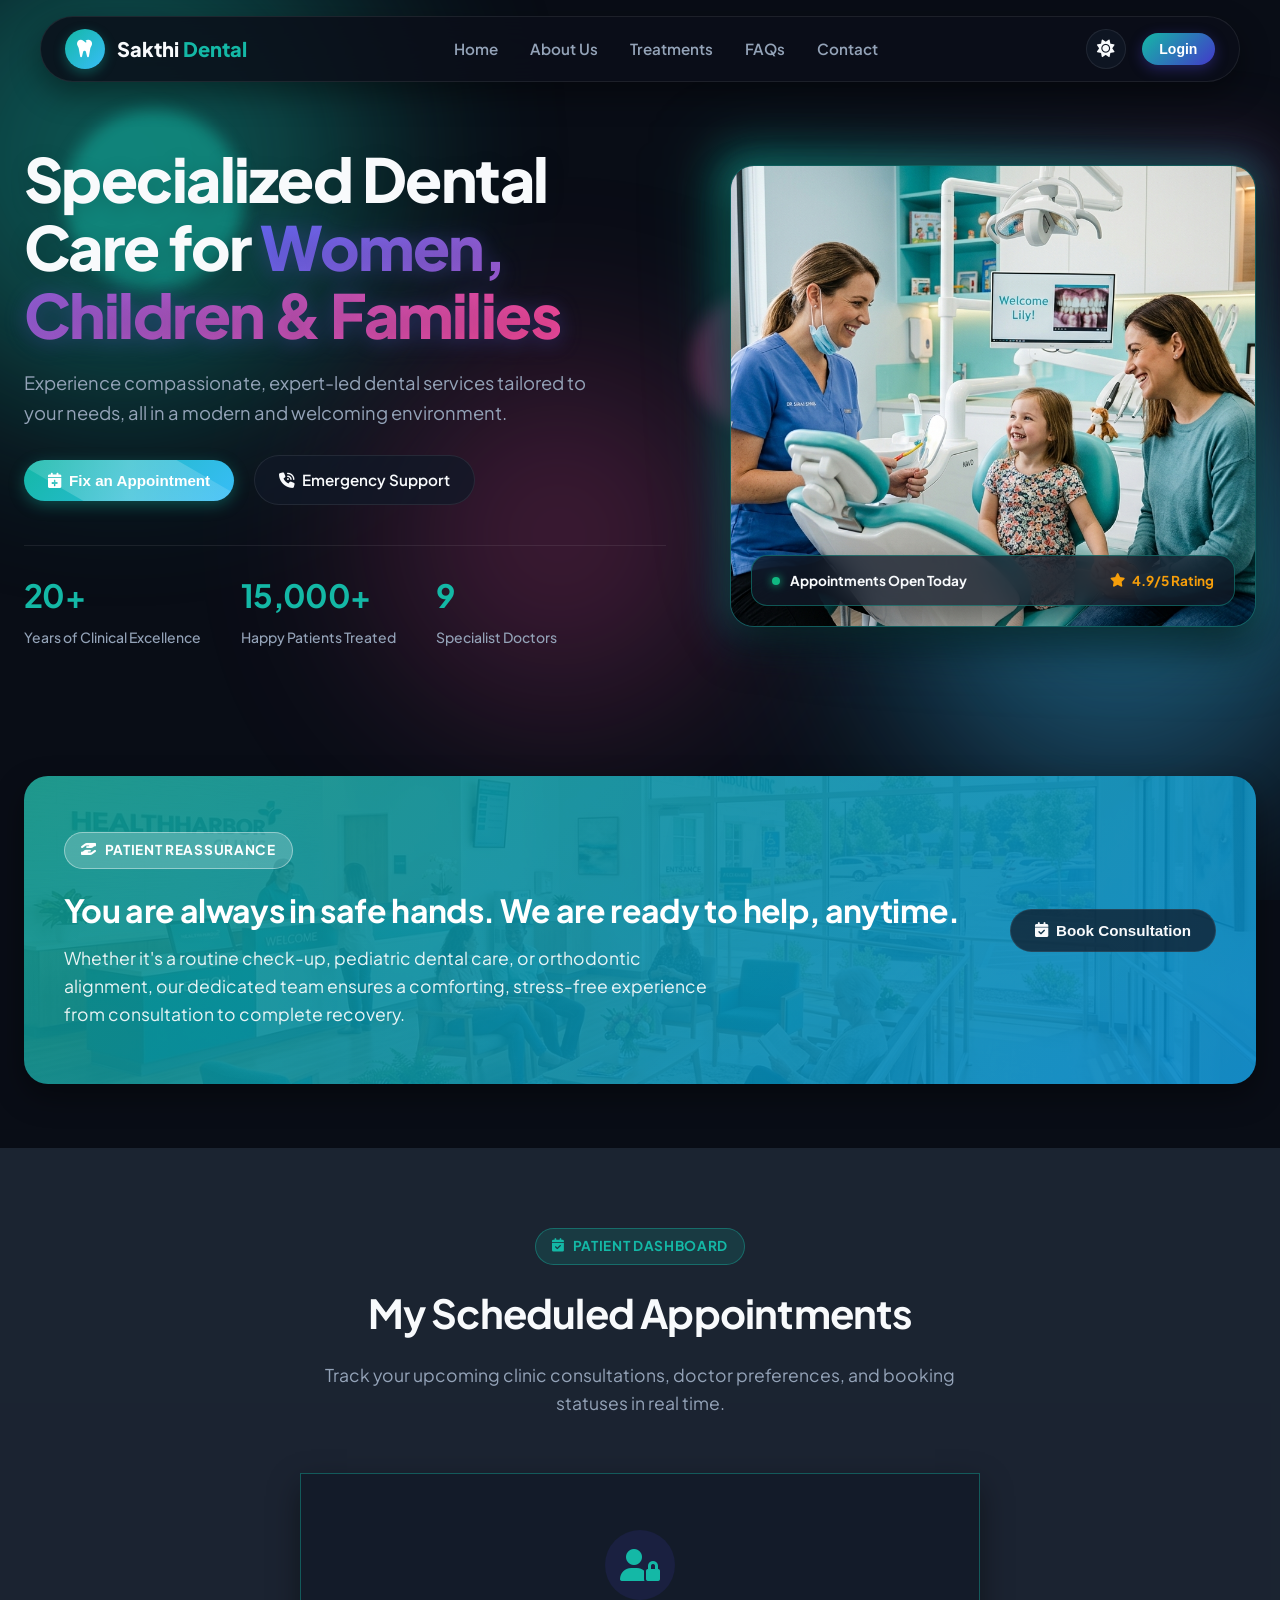
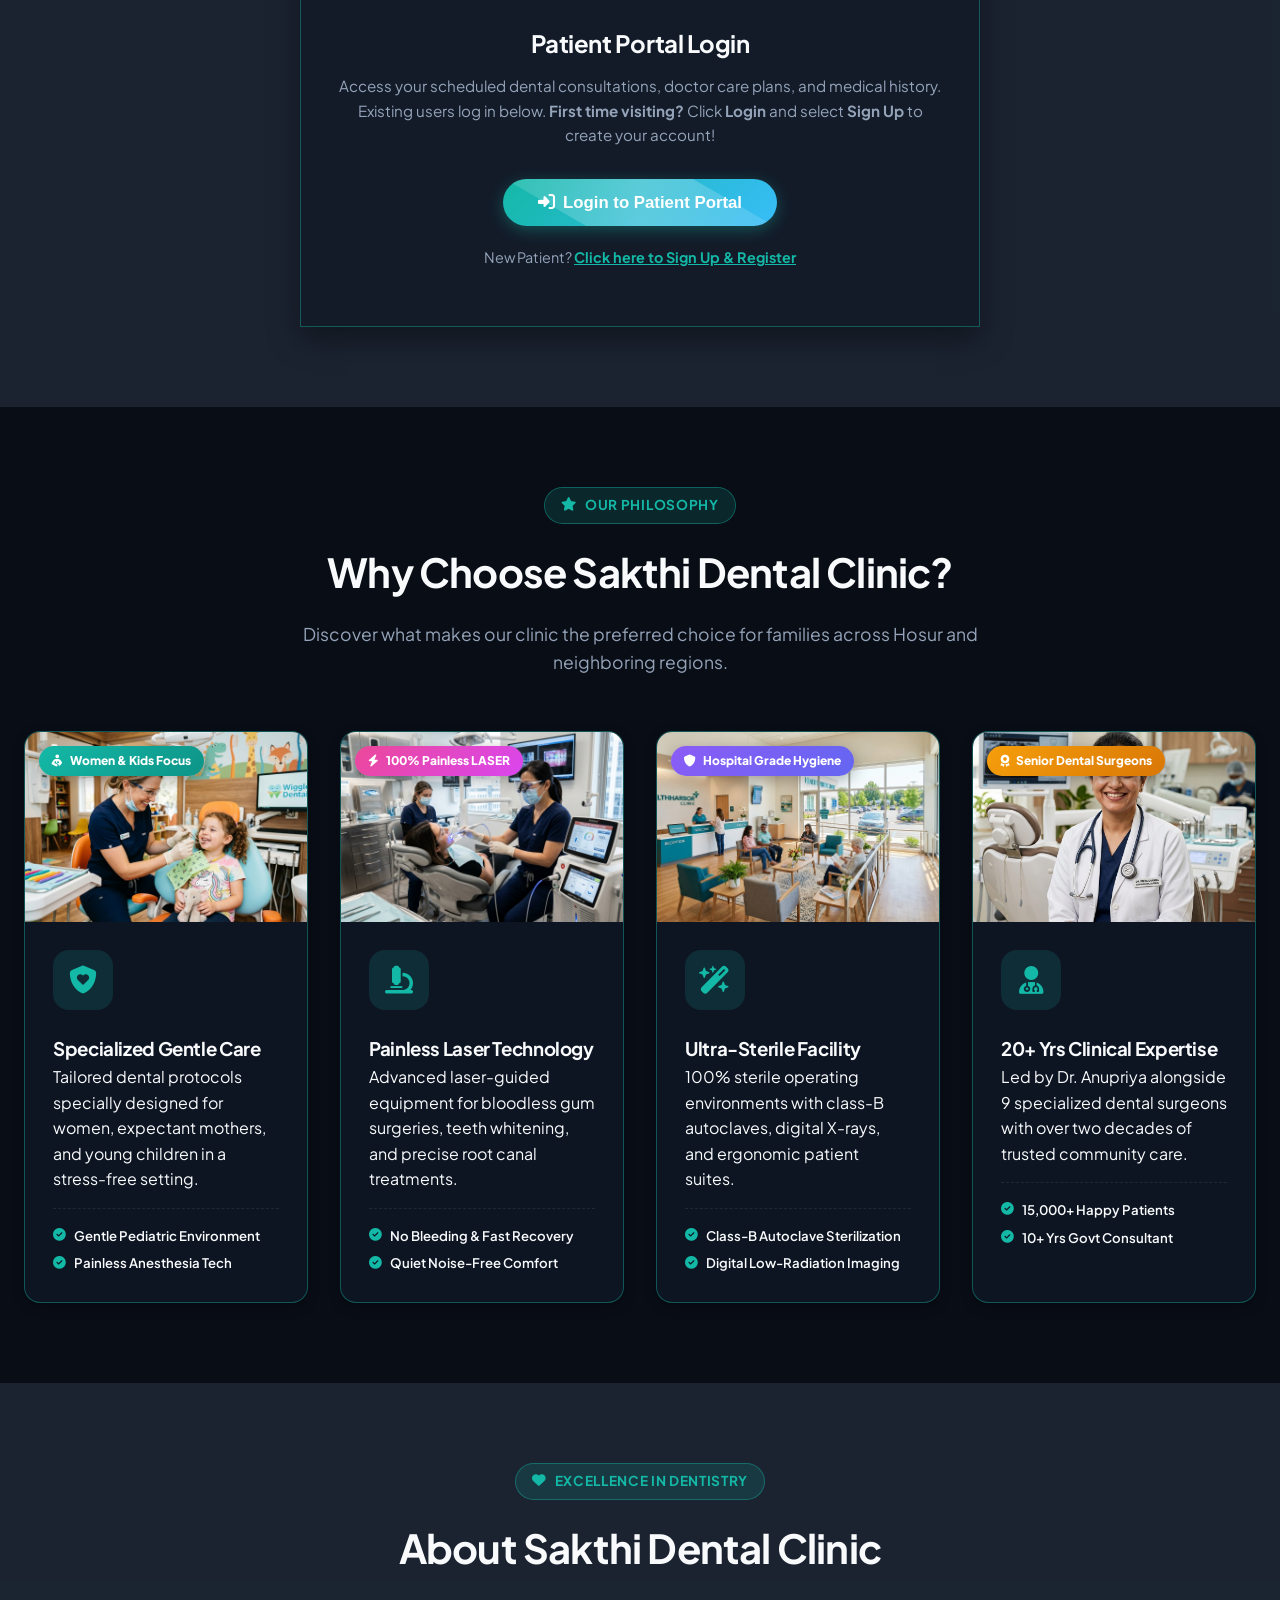
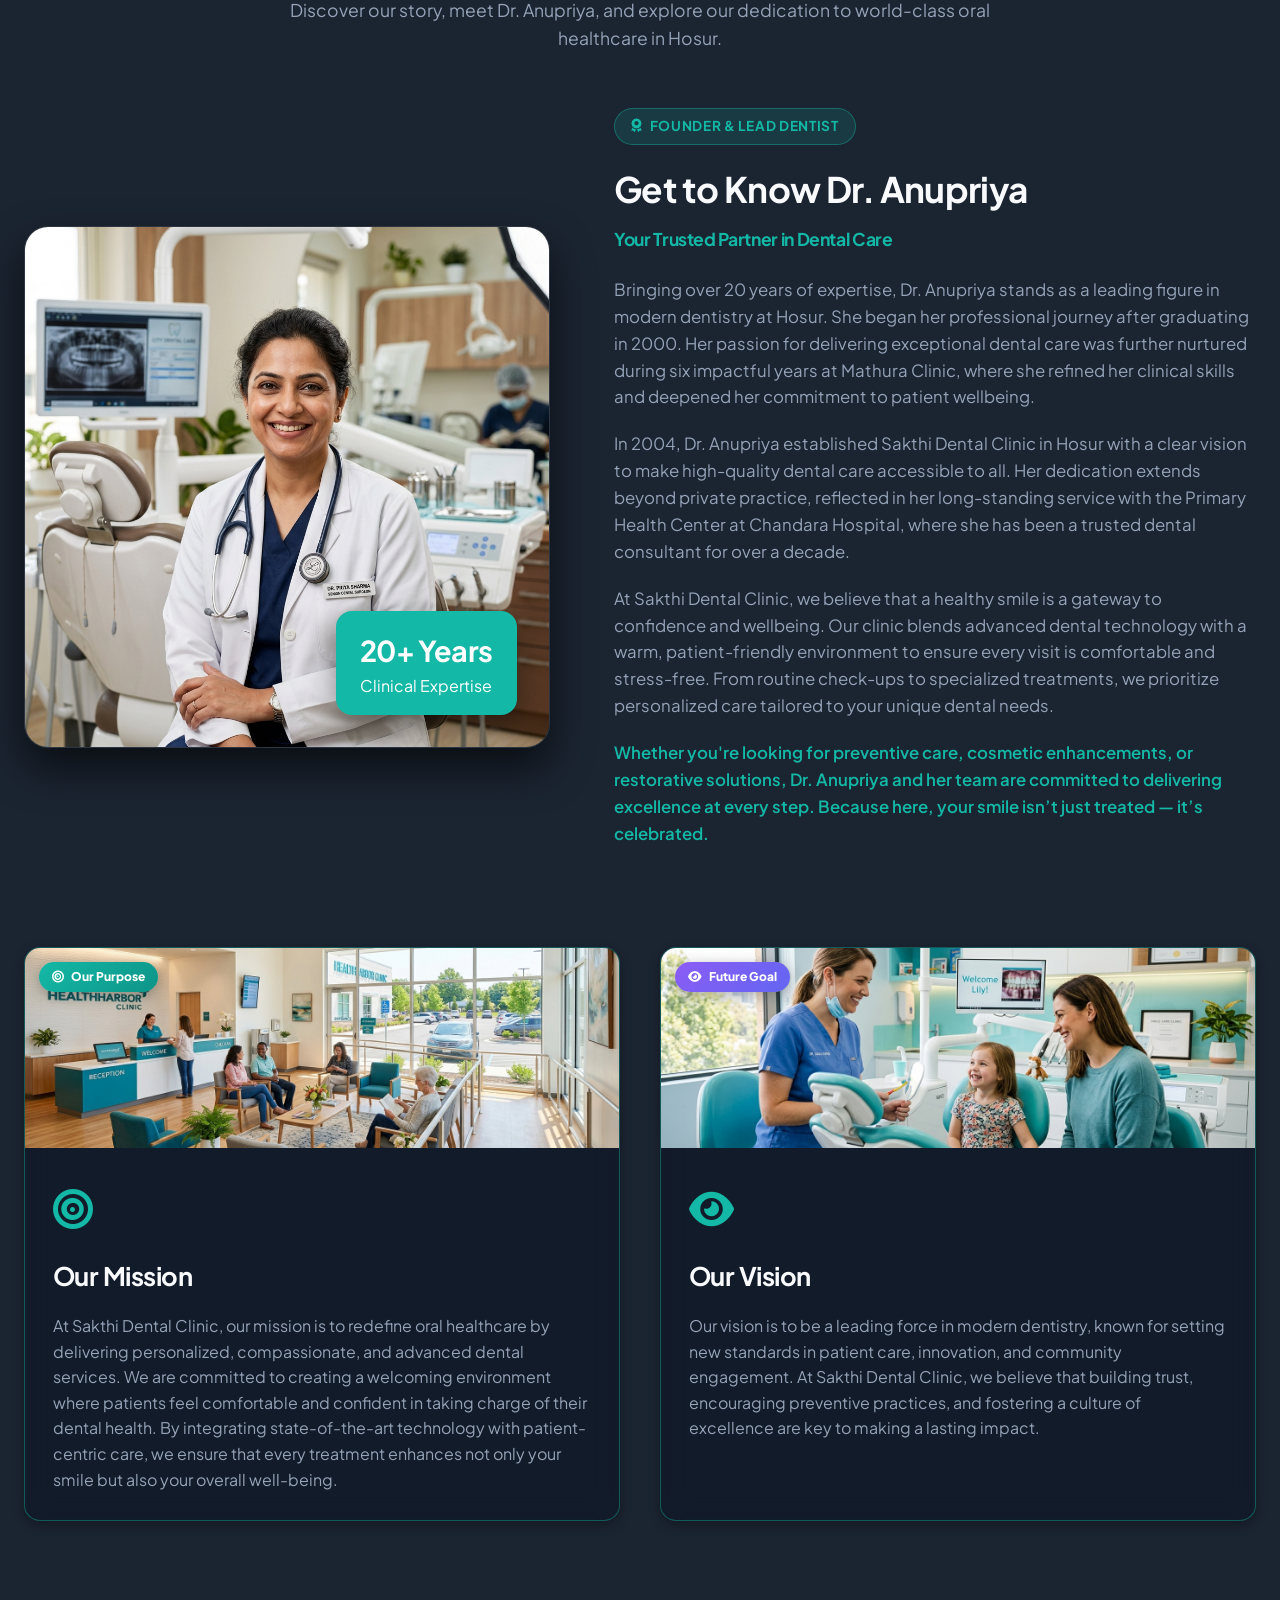
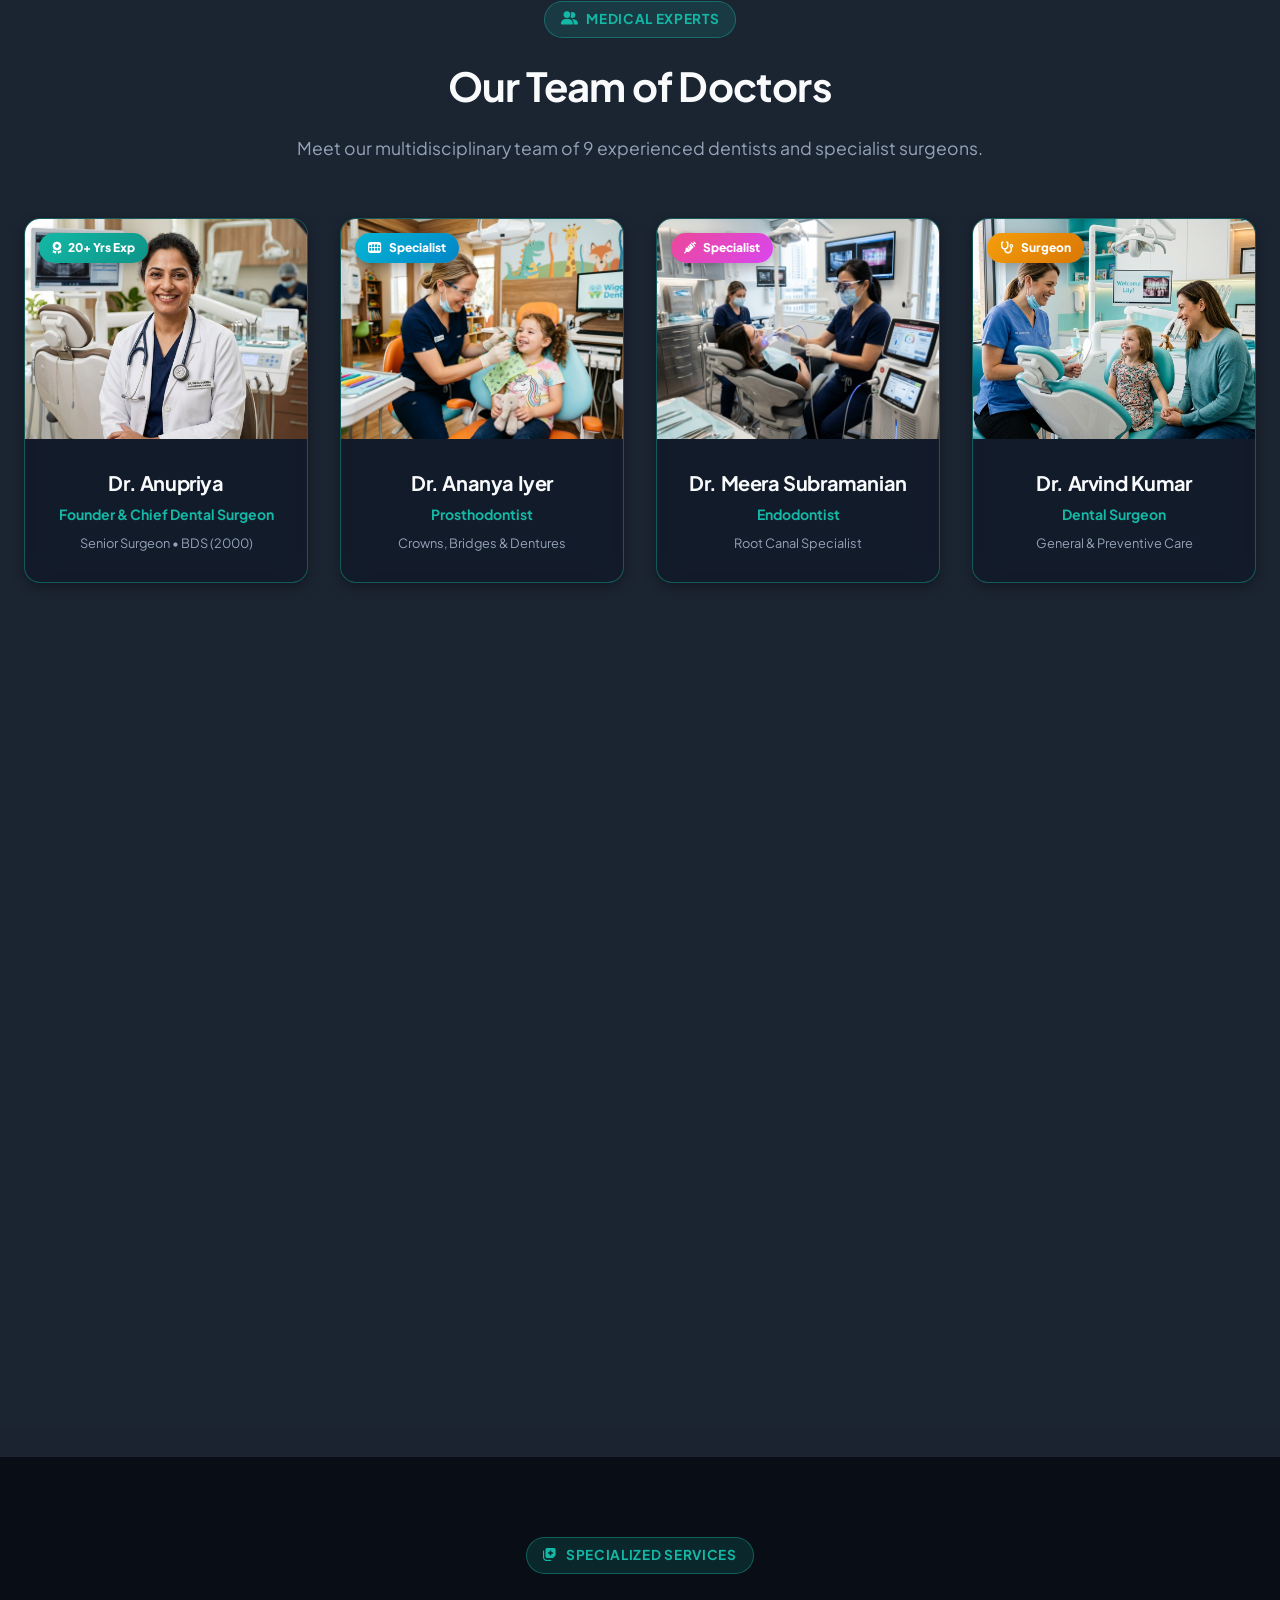
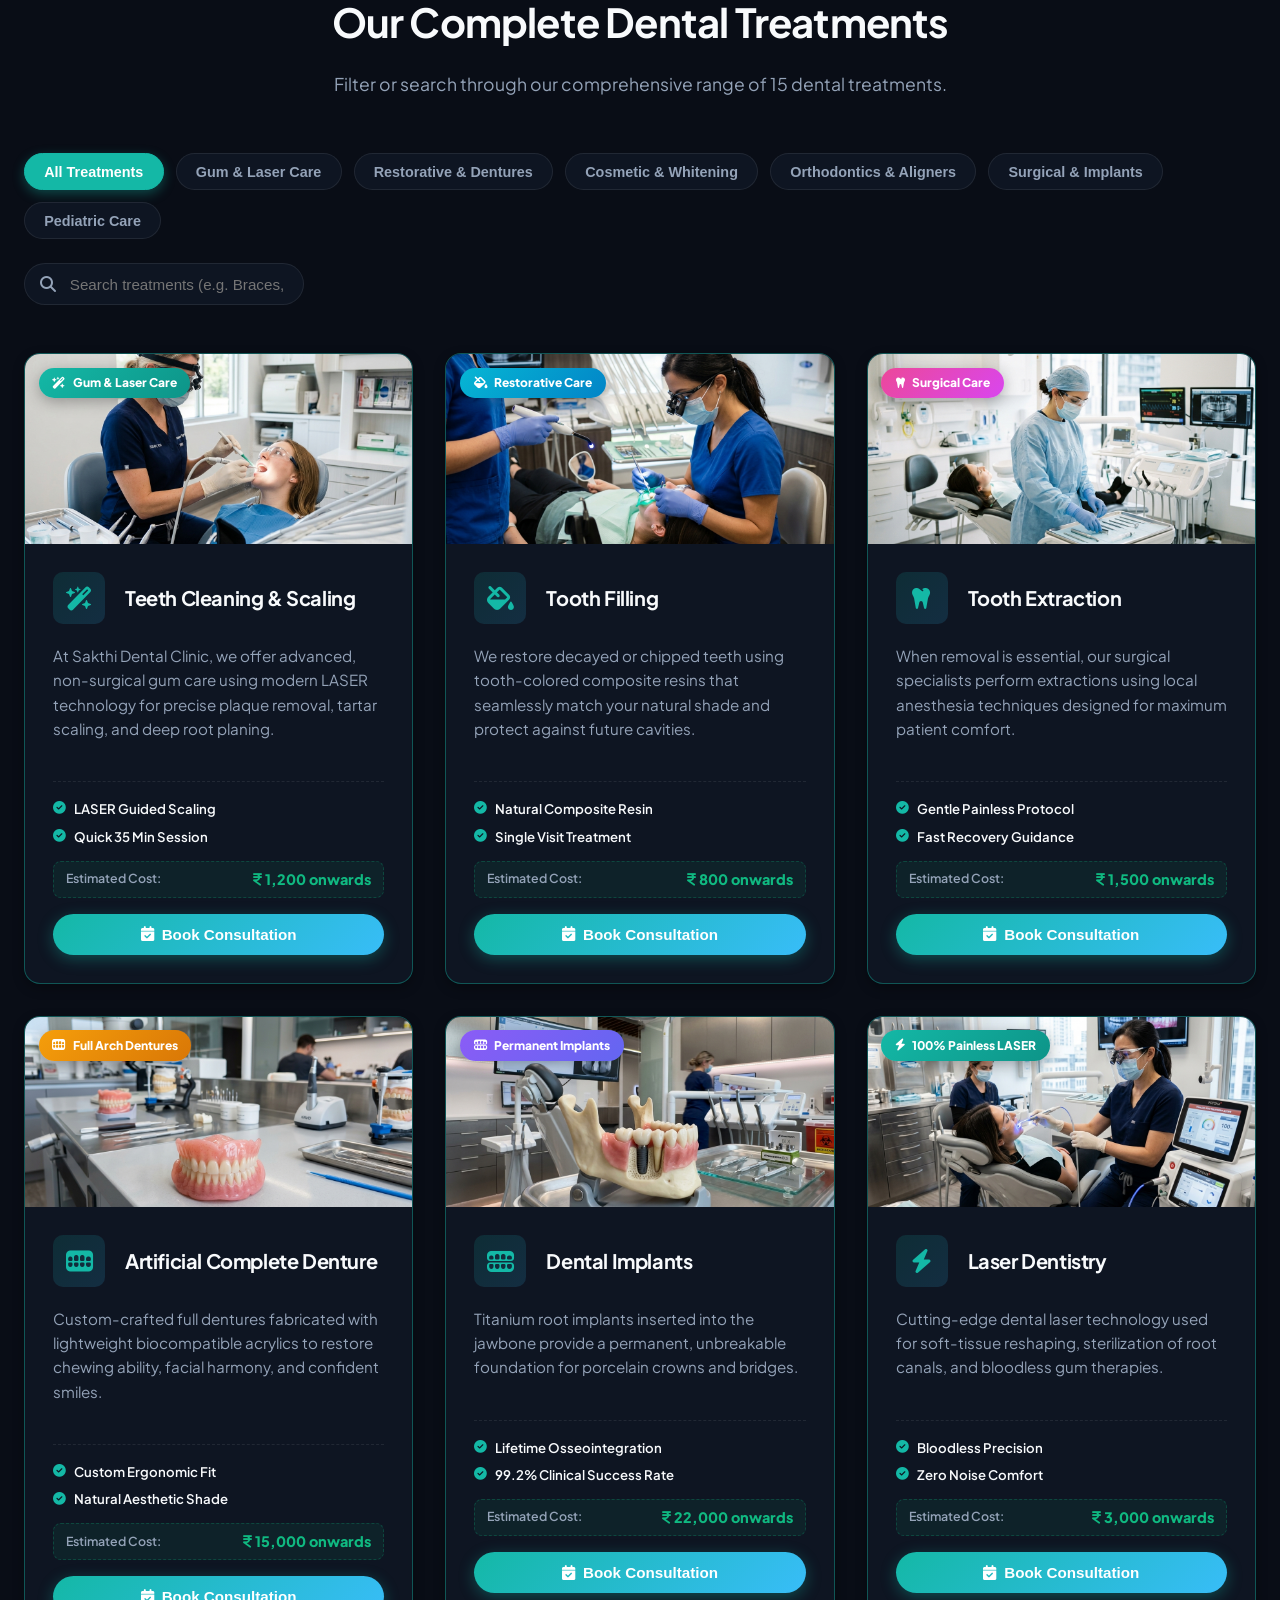
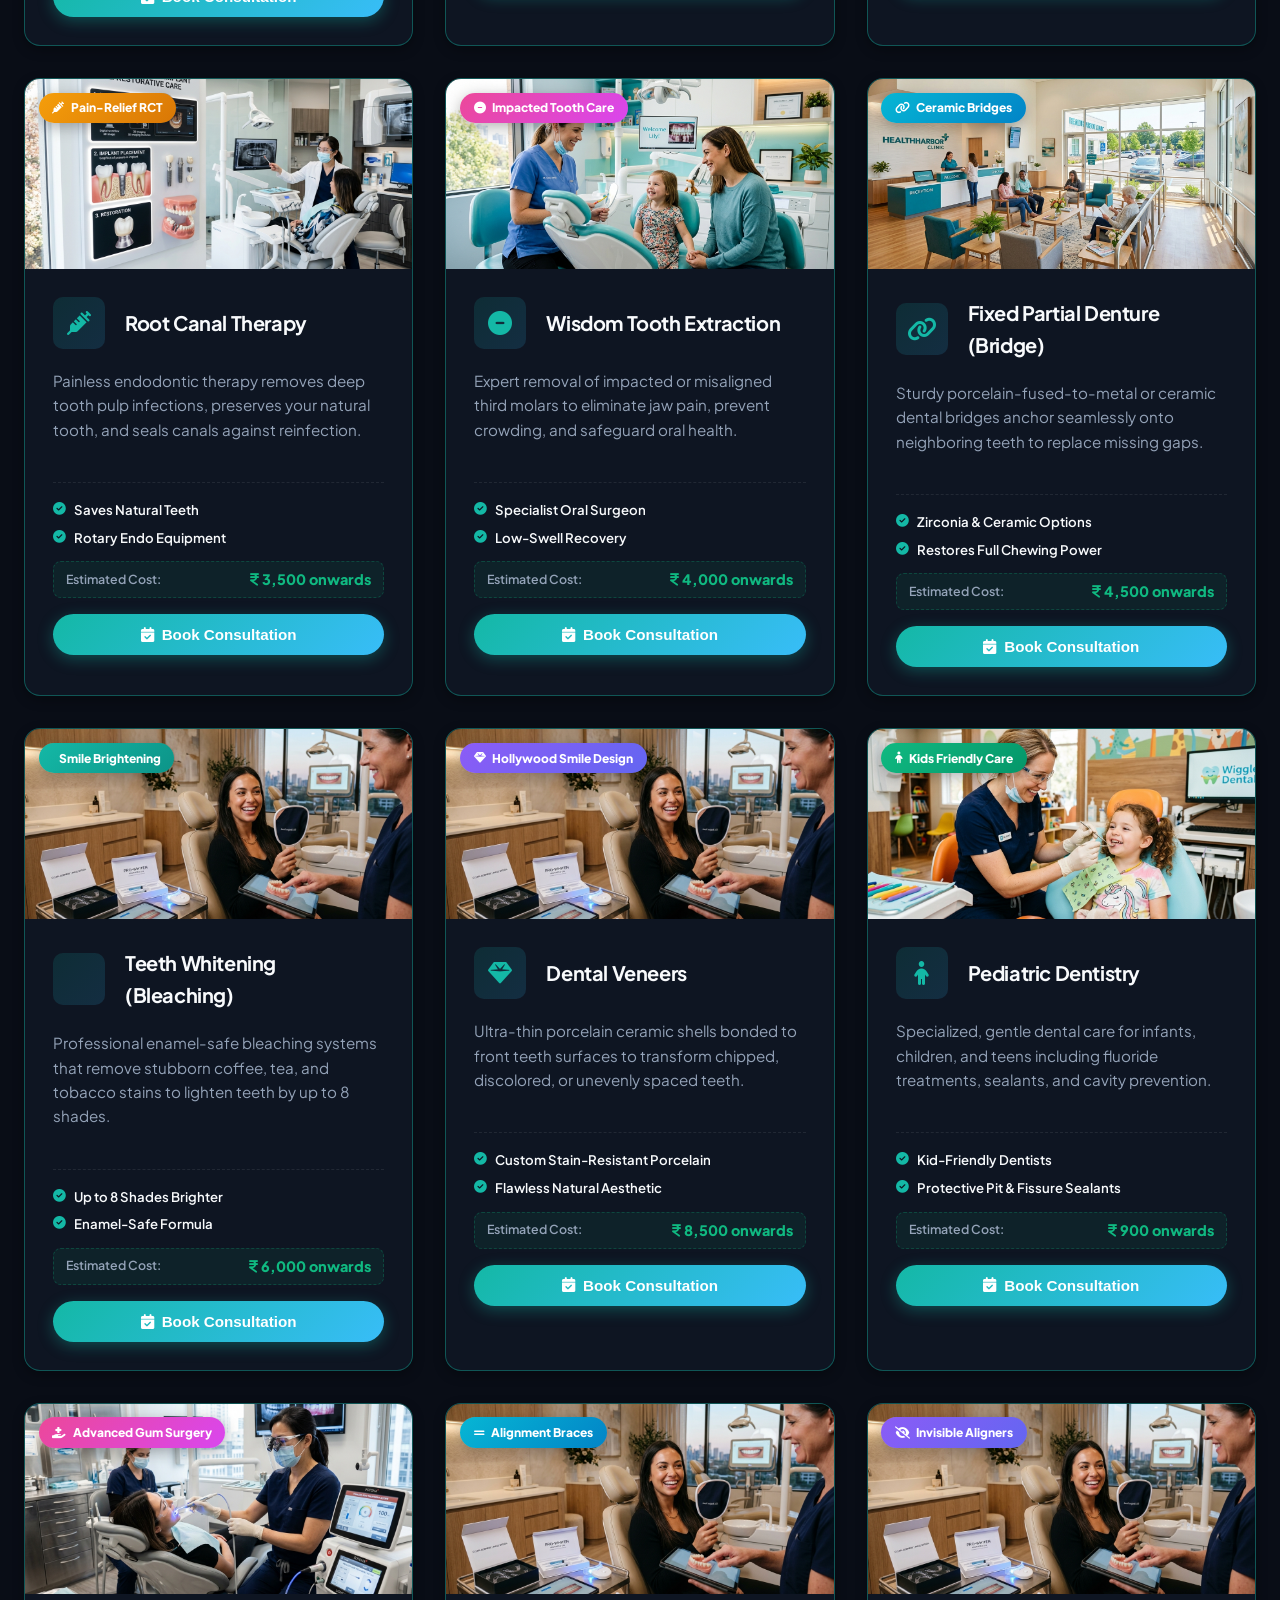
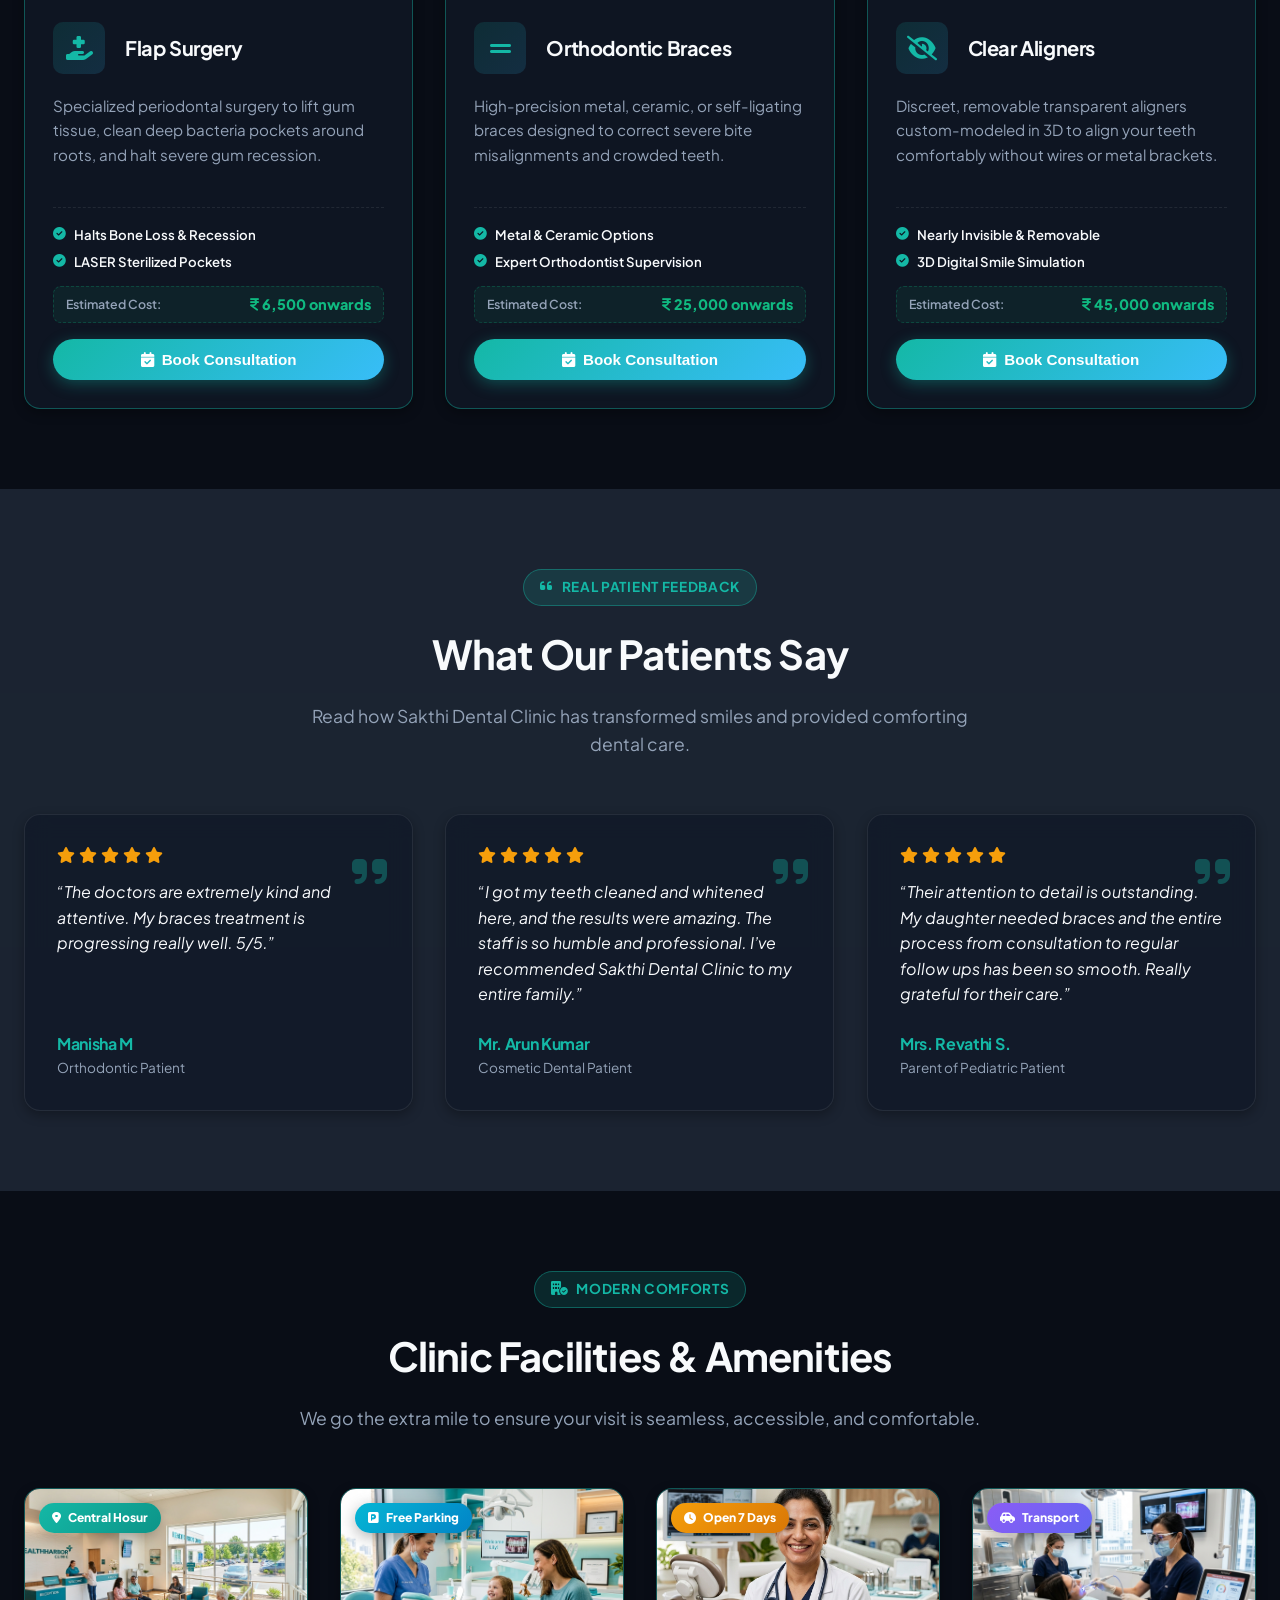
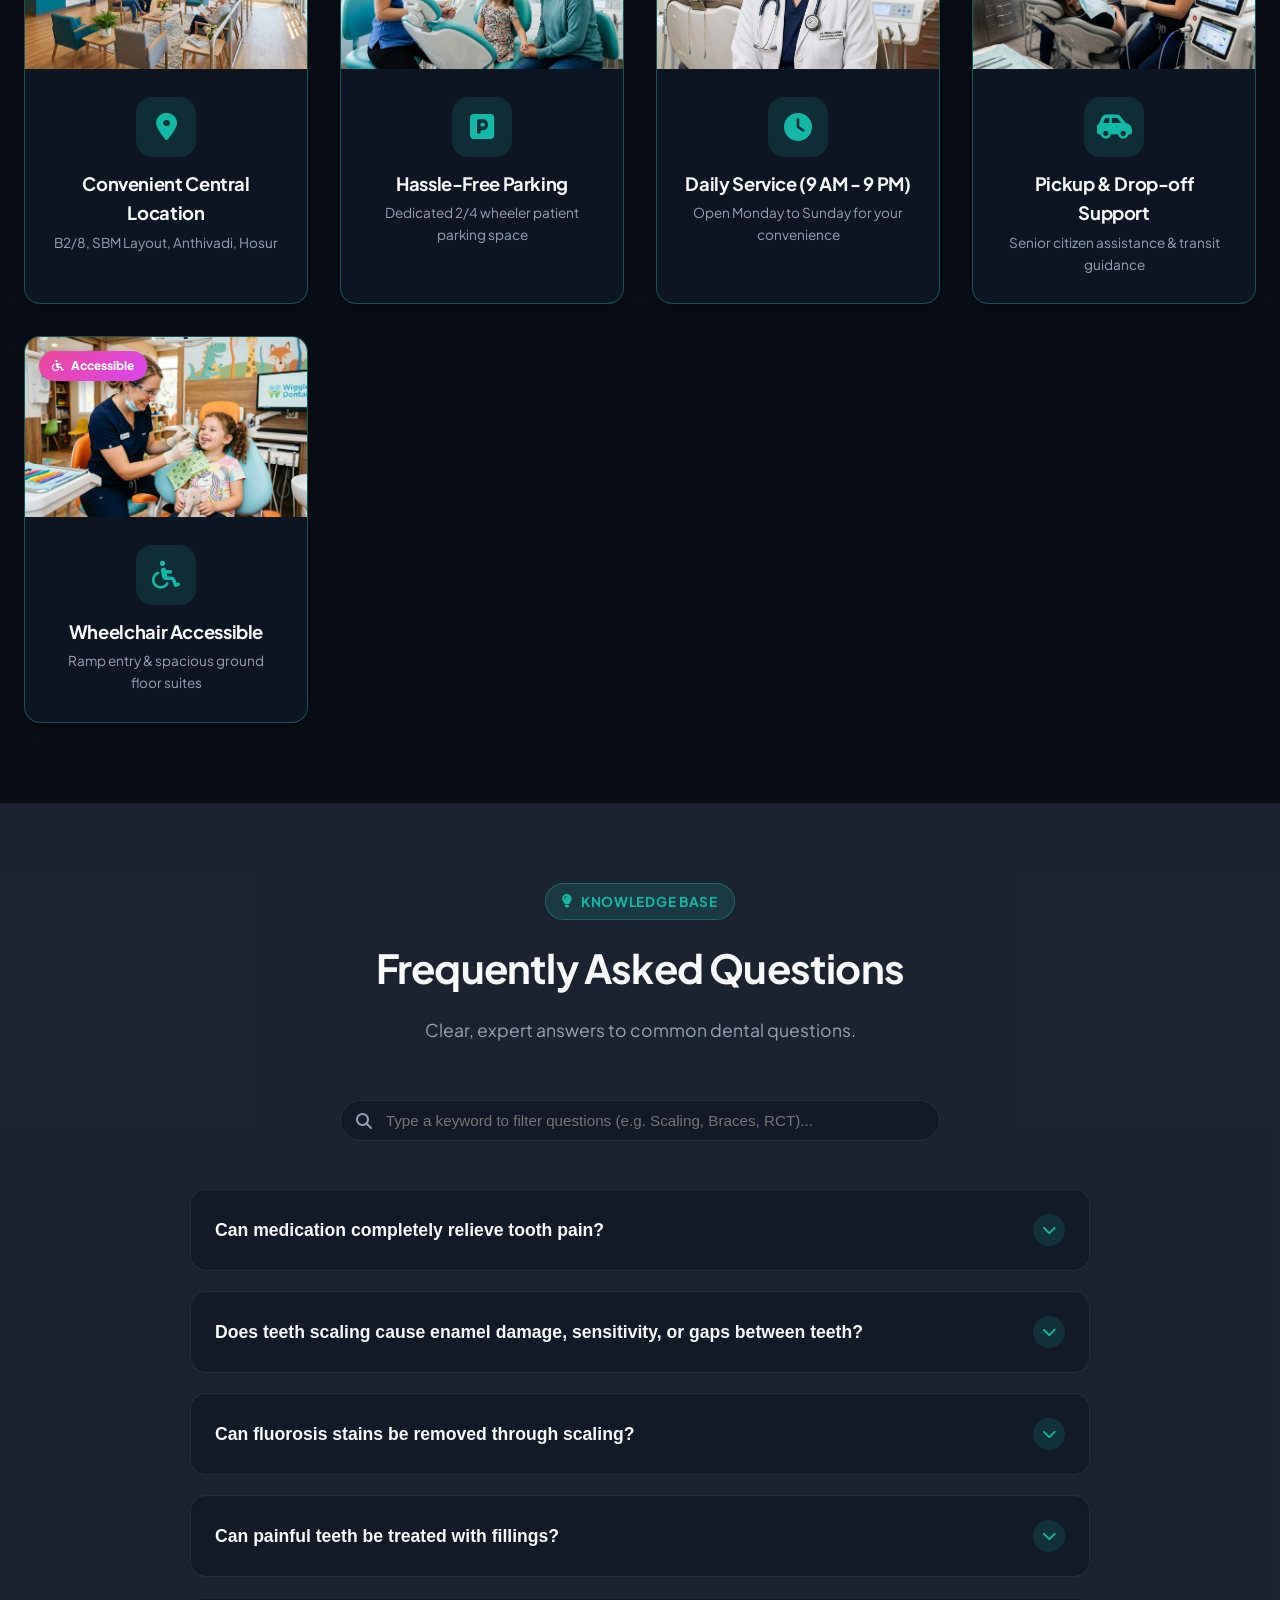
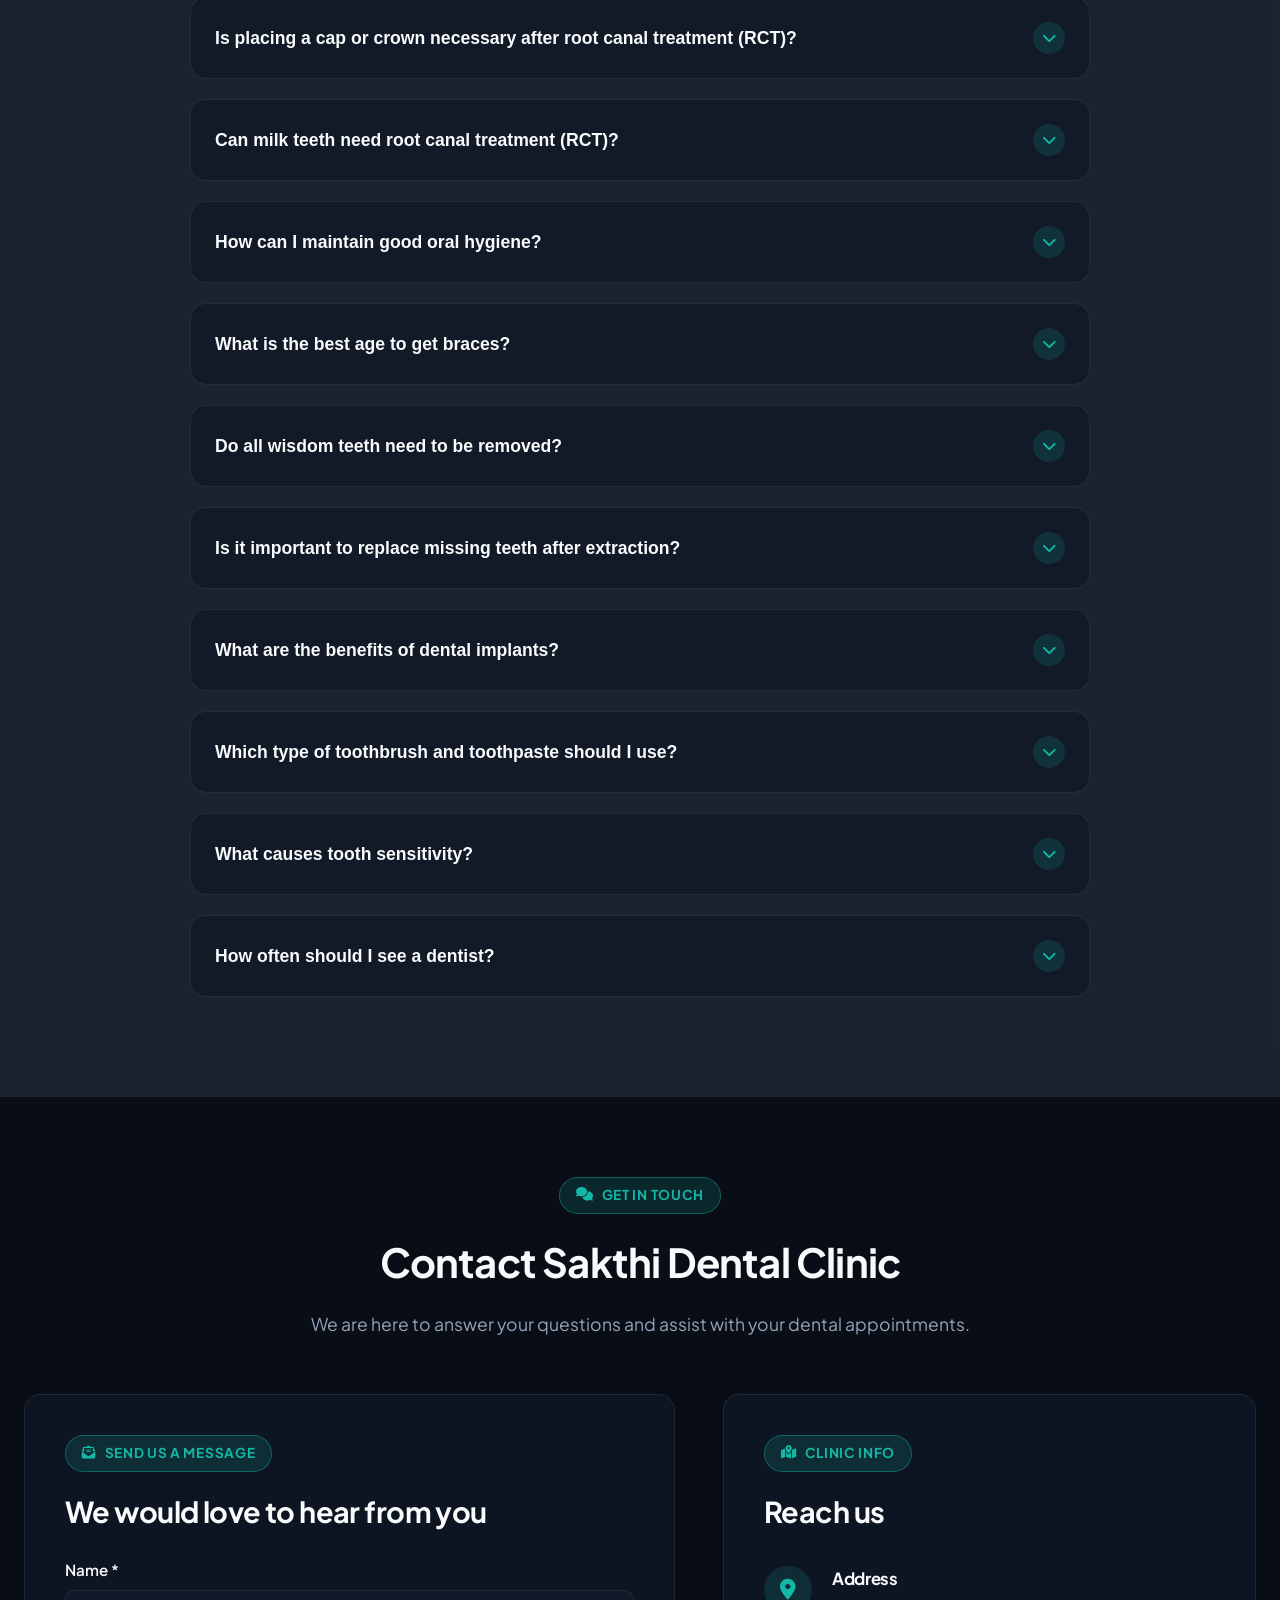
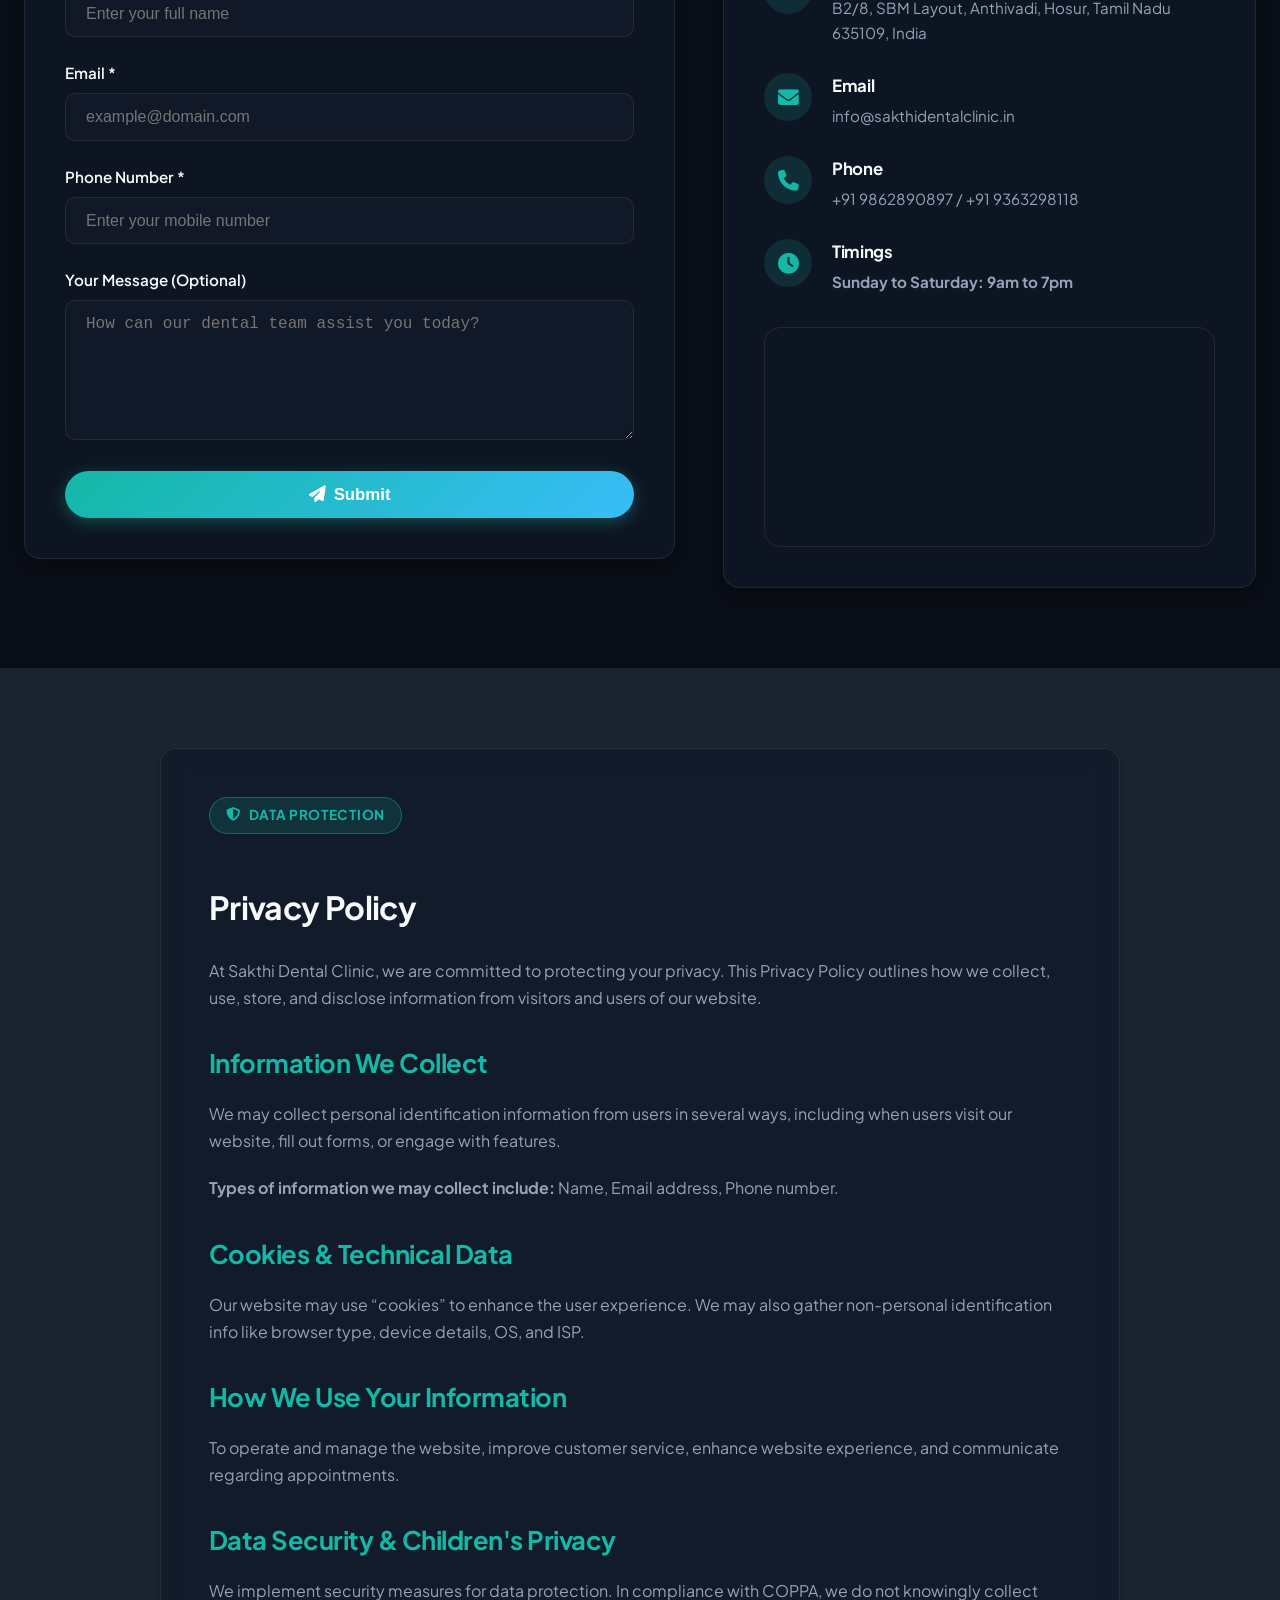
==== index.html @ 5152f416 "feat: Add smooth count-up odometer animation for hero stat numbers" ====
<!DOCTYPE html>
<html lang="en" data-theme="dark">
<head>
  <meta charset="UTF-8">
  <meta name="viewport" content="width=device-width, initial-scale=1.0">
  <title>Sakthi Dental Clinic - Specialized Dental Care for Women, Children & Families in Hosur</title>
  <meta name="description" content="Sakthi Dental Clinic in Hosur provides compassionate, expert dental care specialized for women and children. Founded by Dr. Anupriya with 20+ years of experience.">
  
  <!-- Font Awesome Icons -->
  <link rel="stylesheet" href="https://cdnjs.cloudflare.com/ajax/libs/font-awesome/6.4.0/css/all.min.css">
  
  <!-- Main Connected Stylesheet -->
  <link rel="stylesheet" href="style.css">
</head>
<body>

  <!-- Ambient Animated Background -->
  <div class="ambient-bg">
    <div class="blob blob-1"></div>
    <div class="blob blob-2"></div>
    <div class="blob blob-3"></div>
  </div>

  <!-- Header / Floating Navbar -->
  <header class="header">
    <div class="nav-container">
      <a href="#home" class="logo">
        <div class="logo-icon"><i class="fa-solid fa-tooth"></i></div>
        <div class="logo-text">Sakthi <span>Dental</span></div>
      </a>

      <!-- GUEST NAV MENU (Before Login: Home, About Us, Treatments, FAQs, Contact) -->
      <nav class="nav-menu nav-menu-guest" id="guestNavMenu">
        <a href="#home" class="nav-link active">Home</a>
        <a href="#about" class="nav-link">About Us</a>
        <a href="#treatments" class="nav-link">Treatments</a>
        <a href="#faqs" class="nav-link">FAQs</a>
        <a href="#contact" class="nav-link">Contact</a>
      </nav>

      <!-- AUTHENTICATED NAV MENU (After Login: My Bookings, Fix an Appointment, Our Team, Treatments) -->
      <nav class="nav-menu nav-menu-user" id="userNavMenu" style="display: none;">
        <a href="#my-appointments" class="nav-link active"><i class="fa-solid fa-calendar-check" style="font-size: 0.85rem;"></i> My Bookings <span class="apt-badge-count red-alert-badge" style="display: none;"></span></a>
        <a href="#appointment" class="nav-link trigger-appointment"><i class="fa-solid fa-calendar-plus" style="font-size: 0.85rem;"></i> Fix an Appointment</a>
        <a href="#doctors" class="nav-link"><i class="fa-solid fa-user-doctor" style="font-size: 0.85rem;"></i> Our Team</a>
        <a href="#treatments" class="nav-link"><i class="fa-solid fa-kit-medical" style="font-size: 0.85rem;"></i> Treatments</a>
      </nav>

      <div class="nav-actions">
        <!-- Dark Mode Toggle Button -->
        <button class="theme-toggle-btn" aria-label="Toggle Theme">
          <i class="fa-solid fa-moon"></i>
        </button>

        <!-- Direct Logout Button (Visible ONLY After Login: Text Only) -->
        <button class="btn-header-logout logout-btn" id="navHeaderLogoutBtn" style="display: none;">
          Logout
        </button>

        <!-- Guest State Auth Button (Before Login: Text Only Login Button) -->
        <div class="auth-guest-actions" id="navGuestActions">
          <button class="btn btn-nav-auth btn-primary-auth open-auth-btn" data-auth-mode="signin">
            Login
          </button>
        </div>

        <!-- Authenticated User Profile Dropdown (After Login) -->
        <div class="auth-user-dropdown" id="navUserDropdown" style="display: none;">
          <button class="user-profile-badge-btn" id="userProfileBadgeBtn" aria-label="User Profile Menu">
            <div class="user-avatar-circle" id="navUserAvatar">JD</div>
            <div class="user-meta-info">
              <span class="user-nav-name" id="navUserName">Jane Doe</span>
              <span class="user-nav-role-badge" id="navUserRole">Patient</span>
            </div>
            <i class="fa-solid fa-chevron-down dropdown-arrow"></i>
          </button>
          <div class="user-dropdown-menu" id="userDropdownMenu">
            <div class="dropdown-header">
              <strong id="dropdownUserFullName">Jane Doe</strong>
              <span id="dropdownUserEmail">jane@example.com</span>
            </div>
            <button type="button" class="dropdown-item open-profile-modal-btn">
              <i class="fa-solid fa-id-card"></i> View Patient Profile
            </button>
            <a href="#my-appointments" class="dropdown-item">
              <i class="fa-solid fa-calendar-check"></i> My Appointments
            </a>
            <button type="button" class="dropdown-item open-profile-modal-btn" data-target-tab="medical">
              <i class="fa-solid fa-file-medical"></i> Medical Records & History
            </button>
            <div class="dropdown-divider"></div>
            <button class="dropdown-item logout-btn" id="logoutBtn">
              <i class="fa-solid fa-right-from-bracket"></i> Sign Out
            </button>
          </div>
        </div>

        <button class="hamburger" aria-label="Open Navigation Drawer">
          <i class="fa-solid fa-bars-staggered"></i>
        </button>
      </div>
    </div>
  </header>

  <!-- Mobile Navigation Drawer -->
  <div class="drawer-overlay"></div>
  <div class="mobile-drawer">
    <div>
      <div class="drawer-header">
        <div class="logo">
          <div class="logo-icon"><i class="fa-solid fa-tooth"></i></div>
          <div class="logo-text">Sakthi <span>Dental</span></div>
        </div>
        <button class="close-drawer-btn"><i class="fa-solid fa-xmark"></i></button>
      </div>

      <!-- GUEST MOBILE NAV LIST (Before Login) -->
      <div class="mobile-nav-list mobile-nav-guest" id="mobileNavGuest">
        <a href="#home" class="mobile-nav-link active"><i class="fa-solid fa-house"></i> Home</a>
        <a href="#about" class="mobile-nav-link"><i class="fa-solid fa-user-doctor"></i> About Us</a>
        <a href="#treatments" class="mobile-nav-link"><i class="fa-solid fa-kit-medical"></i> Treatments</a>
        <a href="#faqs" class="mobile-nav-link"><i class="fa-solid fa-circle-question"></i> FAQs</a>
        <a href="#contact" class="mobile-nav-link"><i class="fa-solid fa-paper-plane"></i> Contact</a>
      </div>

      <!-- AUTHENTICATED MOBILE NAV LIST (After Login) -->
      <div class="mobile-nav-list mobile-nav-user" id="mobileNavUser" style="display: none;">
        <a href="#my-appointments" class="mobile-nav-link active"><i class="fa-solid fa-calendar-check"></i> My Bookings <span class="apt-badge-count red-alert-badge" style="display: none;"></span></a>
        <a href="#appointment" class="mobile-nav-link trigger-appointment"><i class="fa-solid fa-calendar-plus"></i> Fix an Appointment</a>
        <a href="#doctors" class="mobile-nav-link"><i class="fa-solid fa-user-doctor"></i> Our Team</a>
        <a href="#treatments" class="mobile-nav-link"><i class="fa-solid fa-kit-medical"></i> Treatments</a>
      </div>
    </div>

    <div style="margin-top: 2rem;" class="mobile-drawer-footer">
      <div class="mobile-drawer-auth" id="mobileDrawerAuth">
        <!-- Guest Login Button (Before Login) -->
        <div class="mobile-guest-auth" id="mobileGuestAuth">
          <button class="btn btn-primary-auth open-auth-btn" data-auth-mode="signin" style="width: 100%; display: inline-flex; justify-content: center; align-items: center; padding: 0.75rem 1rem; font-weight: 700;">
            Login
          </button>
        </div>

        <!-- Authenticated Mobile User Card & Actions (After Login) -->
        <div class="mobile-user-auth" id="mobileUserAuth" style="display: none;">
          <div class="mobile-user-card" style="display: flex; align-items: center; gap: 12px; padding: 10px 14px; background: var(--bg-card); border-radius: 12px; margin-bottom: 10px; border: 1px solid var(--border-color);">
            <div class="user-avatar-circle" id="mobileUserAvatar">JD</div>
            <div>
              <div class="user-nav-name" id="mobileUserName" style="font-weight: 700; color: var(--text-color);">Jane Doe</div>
              <div class="user-nav-role-badge" id="mobileUserRole" style="font-size: 0.75rem; color: var(--primary);">Patient</div>
            </div>
          </div>
          <button class="btn btn-primary trigger-appointment" style="width: 100%; margin-bottom: 0.5rem;">
            <i class="fa-solid fa-calendar-plus"></i> Fix an Appointment
          </button>
          <button class="btn btn-outline-auth logout-btn" style="width: 100%;">
            <i class="fa-solid fa-right-from-bracket"></i> Sign Out
          </button>
        </div>
      </div>
    </div>
  </div>

  <!-- SECTION 1: HERO & HOME -->
  <section id="home" class="hero">
    <div class="hero-particle particle-1"></div>
    <div class="hero-particle particle-2"></div>
    <div class="hero-particle particle-3"></div>

    <div class="container">
      <div class="hero-grid">
        <div class="hero-content">
          <h1 class="hero-title-animated eye-catching-title">
            Specialized Dental Care for <span class="gradient-text-animated ultra-bold-glow">Women, Children & Families</span>
          </h1>
          <p class="hero-subtext">
            Experience compassionate, expert-led dental services tailored to your needs, all in a modern and welcoming environment.
          </p>

          <div class="hero-ctas">
            <button class="btn btn-primary btn-glow-primary trigger-appointment">
              <i class="fa-solid fa-calendar-plus"></i> Fix an Appointment
            </button>
            <a href="#contact" class="btn btn-secondary">
              <i class="fa-solid fa-phone-volume"></i> Emergency Support
            </a>
          </div>

          <div class="hero-stats">
            <div class="stat-item">
              <h3 class="counter-number" data-target="20" data-suffix="+">0+</h3>
              <p>Years of Clinical Excellence</p>
            </div>
            <div class="stat-item">
              <h3 class="counter-number" data-target="15000" data-suffix="+" data-format="comma">0+</h3>
              <p>Happy Patients Treated</p>
            </div>
            <div class="stat-item">
              <h3 class="counter-number" data-target="9">0</h3>
              <p>Specialist Doctors</p>
            </div>
          </div>
        </div>

        <div class="hero-image-wrapper floating-showcase">
          <div class="hero-ring-1"></div>
          <div class="hero-ring-2"></div>
          
          <div class="hero-img-card">
            <img src="./assets/images/hero.jpg" alt="Sakthi Dental Clinic Doctor caring for patient">
            
            <div class="hero-card-overlay-bar">
              <div class="status-indicator">
                <span class="green-dot"></span> <strong>Appointments Open Today</strong>
              </div>
              <div class="rating-badge">
                <i class="fa-solid fa-star"></i> 4.9/5 Rating
              </div>
            </div>
          </div>
        </div>
      </div>
    </div>
  </section>

  <!-- Welcome Message / Assurance Banner -->
  <section class="container" style="margin-bottom: 4rem;">
    <div class="assurance-banner reveal-on-scroll">
      <div class="assurance-content">
        <div class="assurance-text">
          <div class="badge" style="background: rgba(255,255,255,0.2); color: white; border-color: rgba(255,255,255,0.4);">
            <i class="fa-solid fa-hand-holding-hand"></i> Patient Reassurance
          </div>
          <h2>You are always in safe hands. We are ready to help, anytime.</h2>
          <p>Whether it's a routine check-up, pediatric dental care, or orthodontic alignment, our dedicated team ensures a comforting, stress-free experience from consultation to complete recovery.</p>
        </div>
        <button class="btn btn-secondary trigger-appointment" style="white-space: nowrap;">
          <i class="fa-solid fa-calendar-check"></i> Book Consultation
        </button>
      </div>
    </div>
  </section>

  <!-- SECTION: MY APPOINTMENTS DASHBOARD -->
  <section id="my-appointments" class="section" style="background: var(--bg-card-hover);">
    <div class="container">
      <div class="section-header reveal-on-scroll">
        <div class="badge"><i class="fa-solid fa-calendar-check"></i> Patient Dashboard</div>
        <h2 class="section-title">My Scheduled Appointments</h2>
        <p class="section-subtitle">Track your upcoming clinic consultations, doctor preferences, and booking statuses in real time.</p>
      </div>

      <!-- BEFORE LOGIN (GUEST STATE) -->
      <div class="guest-lock-card" id="guestAppointmentsState" style="display: block;">
        <div class="guest-lock-icon"><i class="fa-solid fa-user-lock"></i></div>
        <h3>Patient Portal Login</h3>
        <p>Access your scheduled dental consultations, doctor care plans, and medical history. Existing users log in below. <strong>First time visiting?</strong> Click <strong>Login</strong> and select <strong>Sign Up</strong> to create your account!</p>
        <div class="guest-lock-actions">
          <button class="btn btn-primary btn-glow-primary open-auth-btn" data-auth-mode="signin" style="padding: 0.85rem 2.2rem; font-size: 1.05rem;">
            <i class="fa-solid fa-right-to-bracket"></i> Login to Patient Portal
          </button>
        </div>
        <div style="margin-top: 1.25rem; font-size: 0.9rem; color: var(--text-muted);">
          New Patient? <a href="#" class="open-auth-btn" data-auth-mode="signup" style="color: var(--primary); font-weight: 700; text-decoration: underline;">Click here to Sign Up & Register</a>
        </div>
      </div>

      <!-- AFTER LOGIN (AUTHENTICATED STATE) -->
      <div class="user-dashboard-view" id="userAppointmentsState" style="display: none;">
        <div class="patient-profile-bar">
          <div class="patient-bar-info">
            <div class="user-avatar-circle lg" id="dashboardAvatar">JD</div>
            <div>
              <h3 class="patient-welcome-name" id="dashboardWelcomeName">Welcome back, Jane Doe!</h3>
              <p class="patient-meta-sub" id="dashboardMetaSub"><i class="fa-solid fa-envelope"></i> jane@example.com • <i class="fa-solid fa-phone"></i> +91 98765 43210</p>
            </div>
          </div>
          <div class="patient-bar-actions">
            <button class="btn btn-primary trigger-appointment">
              <i class="fa-solid fa-calendar-plus"></i> New Appointment
            </button>
          </div>
        </div>

        <div class="appointments-grid" id="myAppointmentsContainer">
          <!-- Rendered dynamically by JavaScript -->
        </div>
      </div>
    </div>
  </section>

  <!-- Why Choose Sakthi Dental Clinic? -->
  <section class="section">
    <div class="container">
      <div class="section-header reveal-on-scroll">
        <div class="badge"><i class="fa-solid fa-star"></i> Our Philosophy</div>
        <h2 class="section-title">Why Choose Sakthi Dental Clinic?</h2>
        <p class="section-subtitle">Discover what makes our clinic the preferred choice for families across Hosur and neighboring regions.</p>
      </div>

      <div class="features-grid">
        <div class="glass-card feature-card-rich reveal-on-scroll delay-1">
          <div class="card-img-wrapper">
            <img src="./assets/images/pediatric_dentistry.jpg" alt="Specialized Care for Women and Children">
            <span class="card-tag-badge accent-teal"><i class="fa-solid fa-person-breastfeeding"></i> Women & Kids Focus</span>
          </div>
          <div class="card-content-body">
            <div class="feature-icon"><i class="fa-solid fa-shield-heart"></i></div>
            <h3>Specialized Gentle Care</h3>
            <p>Tailored dental protocols specially designed for women, expectant mothers, and young children in a stress-free setting.</p>
            <ul class="card-mini-specs">
              <li><i class="fa-solid fa-circle-check"></i> Gentle Pediatric Environment</li>
              <li><i class="fa-solid fa-circle-check"></i> Painless Anesthesia Tech</li>
            </ul>
          </div>
        </div>

        <div class="glass-card feature-card-rich reveal-on-scroll delay-2">
          <div class="card-img-wrapper">
            <img src="./assets/images/laser_dentistry.jpg" alt="Advanced Painless Laser Dentistry">
            <span class="card-tag-badge accent-pink"><i class="fa-solid fa-bolt"></i> 100% Painless LASER</span>
          </div>
          <div class="card-content-body">
            <div class="feature-icon"><i class="fa-solid fa-microscope"></i></div>
            <h3>Painless Laser Technology</h3>
            <p>Advanced laser-guided equipment for bloodless gum surgeries, teeth whitening, and precise root canal treatments.</p>
            <ul class="card-mini-specs">
              <li><i class="fa-solid fa-circle-check"></i> No Bleeding & Fast Recovery</li>
              <li><i class="fa-solid fa-circle-check"></i> Quiet Noise-Free Comfort</li>
            </ul>
          </div>
        </div>

        <div class="glass-card feature-card-rich reveal-on-scroll delay-3">
          <div class="card-img-wrapper">
            <img src="./assets/images/facilities.jpg" alt="Modern Sterile Dental Facility Hosur">
            <span class="card-tag-badge accent-purple"><i class="fa-solid fa-shield"></i> Hospital Grade Hygiene</span>
          </div>
          <div class="card-content-body">
            <div class="feature-icon"><i class="fa-solid fa-wand-magic-sparkles"></i></div>
            <h3>Ultra-Sterile Facility</h3>
            <p>100% sterile operating environments with class-B autoclaves, digital X-rays, and ergonomic patient suites.</p>
            <ul class="card-mini-specs">
              <li><i class="fa-solid fa-circle-check"></i> Class-B Autoclave Sterilization</li>
              <li><i class="fa-solid fa-circle-check"></i> Digital Low-Radiation Imaging</li>
            </ul>
          </div>
        </div>

        <div class="glass-card feature-card-rich reveal-on-scroll delay-4">
          <div class="card-img-wrapper">
            <img src="./assets/images/dr_anupriya.jpg" alt="Experienced Specialist Dentists Hosur">
            <span class="card-tag-badge accent-amber"><i class="fa-solid fa-award"></i> Senior Dental Surgeons</span>
          </div>
          <div class="card-content-body">
            <div class="feature-icon"><i class="fa-solid fa-user-doctor"></i></div>
            <h3>20+ Yrs Clinical Expertise</h3>
            <p>Led by Dr. Anupriya alongside 9 specialized dental surgeons with over two decades of trusted community care.</p>
            <ul class="card-mini-specs">
              <li><i class="fa-solid fa-circle-check"></i> 15,000+ Happy Patients</li>
              <li><i class="fa-solid fa-circle-check"></i> 10+ Yrs Govt Consultant</li>
            </ul>
          </div>
        </div>
      </div>
    </div>
  </section>

  <!-- SECTION 2: ABOUT US & DOCTOR TEAM -->
  <section id="about" class="section" style="background: var(--bg-card-hover);">
    <div class="container">
      <div class="section-header reveal-on-scroll">
        <div class="badge"><i class="fa-solid fa-heart"></i> Excellence in Dentistry</div>
        <h2 class="section-title">About Sakthi Dental Clinic</h2>
        <p class="section-subtitle">Discover our story, meet Dr. Anupriya, and explore our dedication to world-class oral healthcare in Hosur.</p>
      </div>

      <div class="about-hero">
        <div class="doctor-img-frame reveal-on-scroll">
          <img src="./assets/images/dr_anupriya.jpg" alt="Dr. Anupriya Founder Sakthi Dental Clinic Hosur">
          <div class="experience-badge">
            <h3>20+ Years</h3>
            <p>Clinical Expertise</p>
          </div>
        </div>

        <div class="about-bio reveal-on-scroll delay-1">
          <div class="badge"><i class="fa-solid fa-award"></i> Founder & Lead Dentist</div>
          <h2>Get to Know Dr. Anupriya</h2>
          <h4>Your Trusted Partner in Dental Care</h4>

          <p>
            Bringing over 20 years of expertise, Dr. Anupriya stands as a leading figure in modern dentistry at Hosur. She began her professional journey after graduating in 2000. Her passion for delivering exceptional dental care was further nurtured during six impactful years at Mathura Clinic, where she refined her clinical skills and deepened her commitment to patient wellbeing.
          </p>
          <p>
            In 2004, Dr. Anupriya established Sakthi Dental Clinic in Hosur with a clear vision to make high-quality dental care accessible to all. Her dedication extends beyond private practice, reflected in her long-standing service with the Primary Health Center at Chandara Hospital, where she has been a trusted dental consultant for over a decade.
          </p>
          <p>
            At Sakthi Dental Clinic, we believe that a healthy smile is a gateway to confidence and wellbeing. Our clinic blends advanced dental technology with a warm, patient-friendly environment to ensure every visit is comfortable and stress-free. From routine check-ups to specialized treatments, we prioritize personalized care tailored to your unique dental needs.
          </p>
          <p style="font-weight: 600; color: var(--primary);">
            Whether you're looking for preventive care, cosmetic enhancements, or restorative solutions, Dr. Anupriya and her team are committed to delivering excellence at every step. Because here, your smile isn’t just treated — it’s celebrated.
          </p>
        </div>
      </div>

      <!-- Vision & Mission -->
      <div class="vision-mission-grid" style="margin-top: 4rem;">
        <div class="glass-card feature-card-rich vm-card reveal-on-scroll delay-1">
          <div class="card-img-wrapper" style="height: 200px;">
            <img src="./assets/images/mission.jpg" alt="Sakthi Dental Clinic Mission">
            <span class="card-tag-badge accent-teal"><i class="fa-solid fa-bullseye"></i> Our Purpose</span>
          </div>
          <div class="card-content-body">
            <div class="vm-icon"><i class="fa-solid fa-bullseye"></i></div>
            <h3>Our Mission</h3>
            <p>
              At Sakthi Dental Clinic, our mission is to redefine oral healthcare by delivering personalized, compassionate, and advanced dental services. We are committed to creating a welcoming environment where patients feel comfortable and confident in taking charge of their dental health. By integrating state-of-the-art technology with patient-centric care, we ensure that every treatment enhances not only your smile but also your overall well-being.
            </p>
          </div>
        </div>

        <div class="glass-card feature-card-rich vm-card reveal-on-scroll delay-2">
          <div class="card-img-wrapper" style="height: 200px;">
            <img src="./assets/images/vision.jpg" alt="Sakthi Dental Clinic Vision">
            <span class="card-tag-badge accent-purple"><i class="fa-solid fa-eye"></i> Future Goal</span>
          </div>
          <div class="card-content-body">
            <div class="vm-icon"><i class="fa-solid fa-eye"></i></div>
            <h3>Our Vision</h3>
            <p>
              Our vision is to be a leading force in modern dentistry, known for setting new standards in patient care, innovation, and community engagement. At Sakthi Dental Clinic, we believe that building trust, encouraging preventive practices, and fostering a culture of excellence are key to making a lasting impact.
            </p>
          </div>
        </div>
      </div>

      <!-- Doctors Grid Section -->
      <div id="doctors" style="margin-top: 5rem; scroll-margin-top: 100px;">
        <div class="section-header reveal-on-scroll">
          <div class="badge"><i class="fa-solid fa-user-group"></i> Medical Experts</div>
          <h2 class="section-title">Our Team of Doctors</h2>
          <p class="section-subtitle">Meet our multidisciplinary team of 9 experienced dentists and specialist surgeons.</p>
        </div>

        <div class="doctors-grid">
          <div class="glass-card feature-card-rich doctor-card-rich reveal-on-scroll delay-1">
            <div class="card-img-wrapper" style="height: 220px;">
              <img src="./assets/images/doctor_anupriya.jpg" alt="Dr. Anupriya Founder">
              <span class="card-tag-badge accent-teal"><i class="fa-solid fa-award"></i> 20+ Yrs Exp</span>
            </div>
            <div class="card-content-body" style="text-align: center; align-items: center;">
              <h4 style="font-size: 1.25rem; margin-bottom: 0.25rem;">Dr. Anupriya</h4>
              <span style="color: var(--primary); font-weight: 700; font-size: 0.875rem;">Founder & Chief Dental Surgeon</span>
              <p style="font-size: 0.8rem; color: var(--text-muted); margin-top: 0.5rem;">Senior Surgeon • BDS (2000)</p>
            </div>
          </div>

          <div class="glass-card feature-card-rich doctor-card-rich reveal-on-scroll delay-2">
            <div class="card-img-wrapper" style="height: 220px;">
              <img src="./assets/images/doctor_ananya.jpg" alt="Dr. Ananya Iyer">
              <span class="card-tag-badge accent-blue"><i class="fa-solid fa-teeth"></i> Specialist</span>
            </div>
            <div class="card-content-body" style="text-align: center; align-items: center;">
              <h4 style="font-size: 1.25rem; margin-bottom: 0.25rem;">Dr. Ananya Iyer</h4>
              <span style="color: var(--primary); font-weight: 700; font-size: 0.875rem;">Prosthodontist</span>
              <p style="font-size: 0.8rem; color: var(--text-muted); margin-top: 0.5rem;">Crowns, Bridges & Dentures</p>
            </div>
          </div>

          <div class="glass-card feature-card-rich doctor-card-rich reveal-on-scroll delay-3">
            <div class="card-img-wrapper" style="height: 220px;">
              <img src="./assets/images/doctor_meera.jpg" alt="Dr. Meera Subramanian">
              <span class="card-tag-badge accent-pink"><i class="fa-solid fa-syringe"></i> Specialist</span>
            </div>
            <div class="card-content-body" style="text-align: center; align-items: center;">
              <h4 style="font-size: 1.25rem; margin-bottom: 0.25rem;">Dr. Meera Subramanian</h4>
              <span style="color: var(--primary); font-weight: 700; font-size: 0.875rem;">Endodontist</span>
              <p style="font-size: 0.8rem; color: var(--text-muted); margin-top: 0.5rem;">Root Canal Specialist</p>
            </div>
          </div>

          <div class="glass-card feature-card-rich doctor-card-rich reveal-on-scroll delay-1">
            <div class="card-img-wrapper" style="height: 220px;">
              <img src="./assets/images/doctor_arvind.jpg" alt="Dr. Arvind Kumar">
              <span class="card-tag-badge accent-amber"><i class="fa-solid fa-stethoscope"></i> Surgeon</span>
            </div>
            <div class="card-content-body" style="text-align: center; align-items: center;">
              <h4 style="font-size: 1.25rem; margin-bottom: 0.25rem;">Dr. Arvind Kumar</h4>
              <span style="color: var(--primary); font-weight: 700; font-size: 0.875rem;">Dental Surgeon</span>
              <p style="font-size: 0.8rem; color: var(--text-muted); margin-top: 0.5rem;">General & Preventive Care</p>
            </div>
          </div>

          <div class="glass-card feature-card-rich doctor-card-rich reveal-on-scroll delay-2">
            <div class="card-img-wrapper" style="height: 220px;">
              <img src="./assets/images/doctor_pooja.jpg" alt="Dr. Sneha N">
              <span class="card-tag-badge accent-purple"><i class="fa-solid fa-grip-lines"></i> Ortho Specialist</span>
            </div>
            <div class="card-content-body" style="text-align: center; align-items: center;">
              <h4 style="font-size: 1.25rem; margin-bottom: 0.25rem;">Dr. Sneha N</h4>
              <span style="color: var(--primary); font-weight: 700; font-size: 0.875rem;">Orthodontist</span>
              <p style="font-size: 0.8rem; color: var(--text-muted); margin-top: 0.5rem;">Braces & Aligners Expert</p>
            </div>
          </div>

          <div class="glass-card feature-card-rich doctor-card-rich reveal-on-scroll delay-3">
            <div class="card-img-wrapper" style="height: 220px;">
              <img src="./assets/images/doctor_rajesh.jpg" alt="Dr. Srinivas Rohit Ramanujam">
              <span class="card-tag-badge accent-teal"><i class="fa-solid fa-teeth-open"></i> Implantologist</span>
            </div>
            <div class="card-content-body" style="text-align: center; align-items: center;">
              <h4 style="font-size: 1.25rem; margin-bottom: 0.25rem;">Dr. Srinivas Rohit</h4>
              <span style="color: var(--primary); font-weight: 700; font-size: 0.875rem;">Implantologist</span>
              <p style="font-size: 0.8rem; color: var(--text-muted); margin-top: 0.5rem;">Titanium Dental Implants</p>
            </div>
          </div>

          <div class="glass-card feature-card-rich doctor-card-rich reveal-on-scroll delay-1">
            <div class="card-img-wrapper" style="height: 220px;">
              <img src="./assets/images/doctor_siddharth.jpg" alt="Dr. Balu">
              <span class="card-tag-badge accent-pink"><i class="fa-solid fa-bolt"></i> Laser Expert</span>
            </div>
            <div class="card-content-body" style="text-align: center; align-items: center;">
              <h4 style="font-size: 1.25rem; margin-bottom: 0.25rem;">Dr. Balu</h4>
              <span style="color: var(--primary); font-weight: 700; font-size: 0.875rem;">Laser Surgeon</span>
              <p style="font-size: 0.8rem; color: var(--text-muted); margin-top: 0.5rem;">Painless LASER Surgery</p>
            </div>
          </div>

          <div class="glass-card feature-card-rich doctor-card-rich reveal-on-scroll delay-2">
            <div class="card-img-wrapper" style="height: 220px;">
              <img src="./assets/images/doctor_divya.jpg" alt="Dr. Vikram Raj Kishore">
              <span class="card-tag-badge accent-blue"><i class="fa-solid fa-eye-slash"></i> Aligners Partner</span>
            </div>
            <div class="card-content-body" style="text-align: center; align-items: center;">
              <h4 style="font-size: 1.25rem; margin-bottom: 0.25rem;">Dr. Vikram Raj</h4>
              <span style="color: var(--primary); font-weight: 700; font-size: 0.875rem;">Aligners Partner</span>
              <p style="font-size: 0.8rem; color: var(--text-muted); margin-top: 0.5rem;">3D Digital Clear Aligners</p>
            </div>
          </div>

          <div class="glass-card feature-card-rich doctor-card-rich reveal-on-scroll delay-3">
            <div class="card-img-wrapper" style="height: 220px;">
              <img src="./assets/images/doctor_kavitha.jpg" alt="Dr. Ajay Jumar">
              <span class="card-tag-badge accent-amber"><i class="fa-solid fa-user-doctor"></i> Maxillofacial</span>
            </div>
            <div class="card-content-body" style="text-align: center; align-items: center;">
              <h4 style="font-size: 1.25rem; margin-bottom: 0.25rem;">Dr. Ajay Jumar</h4>
              <span style="color: var(--primary); font-weight: 700; font-size: 0.875rem;">Oral & Maxillofacial Surgeon</span>
              <p style="font-size: 0.8rem; color: var(--text-muted); margin-top: 0.5rem;">Complex Surgery & Trauma</p>
            </div>
          </div>
        </div>
      </div>

    </div>
  </section>

  <!-- SECTION 3: FULL TREATMENTS & SERVICES -->
  <section id="treatments" class="section">
    <div class="container">
      <div class="section-header reveal-on-scroll">
        <div class="badge"><i class="fa-solid fa-notes-medical"></i> Specialized Services</div>
        <h2 class="section-title">Our Complete Dental Treatments</h2>
        <p class="section-subtitle">Filter or search through our comprehensive range of 15 dental treatments.</p>
      </div>

      <!-- Filter Bar & Search -->
      <div class="filter-bar reveal-on-scroll delay-1">
        <div class="category-tabs">
          <button class="tab-btn active" data-category="all">All Treatments</button>
          <button class="tab-btn" data-category="gum-laser">Gum & Laser Care</button>
          <button class="tab-btn" data-category="restorative">Restorative & Dentures</button>
          <button class="tab-btn" data-category="cosmetic">Cosmetic & Whitening</button>
          <button class="tab-btn" data-category="orthodontics">Orthodontics & Aligners</button>
          <button class="tab-btn" data-category="surgical">Surgical & Implants</button>
          <button class="tab-btn" data-category="pediatric">Pediatric Care</button>
        </div>

        <div class="search-box">
          <i class="fa-solid fa-magnifying-glass"></i>
          <input type="text" id="treatmentSearch" placeholder="Search treatments (e.g. Braces, Implants)...">
        </div>
      </div>

      <!-- 15 Treatments Grid -->
      <div class="treatments-grid" id="treatmentsContainer">
        
        <!-- 1. Teeth Cleaning & Scaling -->
        <div class="treatment-card-wrapper" data-category="gum-laser">
          <div class="glass-card feature-card-rich treatment-card">
            <div class="card-img-wrapper">
              <img src="./assets/images/teeth_cleaning.jpg" alt="Teeth Cleaning & Scaling">
              <span class="card-tag-badge accent-teal"><i class="fa-solid fa-wand-magic-sparkles"></i> Gum & Laser Care</span>
            </div>
            <div class="card-content-body">
              <div class="treatment-header">
                <div class="treatment-icon-wrapper"><i class="fa-solid fa-wand-magic-sparkles"></i></div>
                <h3>Teeth Cleaning & Scaling</h3>
              </div>
              <p>At Sakthi Dental Clinic, we offer advanced, non-surgical gum care using modern LASER technology for precise plaque removal, tartar scaling, and deep root planing.</p>
              <ul class="card-mini-specs">
                <li><i class="fa-solid fa-circle-check"></i> LASER Guided Scaling</li>
                <li><i class="fa-solid fa-circle-check"></i> Quick 35 Min Session</li>
              </ul>
              <div class="treatment-price-row" style="display: flex; align-items: center; justify-content: space-between; margin-top: 0.85rem; padding: 6px 12px; background: rgba(16, 185, 129, 0.08); border-radius: 8px; border: 1px dashed rgba(16, 185, 129, 0.25);">
                <span style="font-size: 0.775rem; color: var(--text-muted); font-weight: 600;">Estimated Cost:</span>
                <span style="font-weight: 800; color: #10b981; font-size: 0.9rem;"><i class="fa-solid fa-indian-rupee-sign"></i> 1,200 onwards</span>
              </div>
              <button class="btn btn-primary trigger-appointment" style="width: 100%; margin-top: 1rem;"><i class="fa-solid fa-calendar-check"></i> Book Consultation</button>
            </div>
          </div>
        </div>

        <!-- 2. Tooth Filling -->
        <div class="treatment-card-wrapper" data-category="restorative">
          <div class="glass-card feature-card-rich treatment-card">
            <div class="card-img-wrapper">
              <img src="./assets/images/tooth_filling.jpg" alt="Tooth Filling">
              <span class="card-tag-badge accent-blue"><i class="fa-solid fa-fill-drip"></i> Restorative Care</span>
            </div>
            <div class="card-content-body">
              <div class="treatment-header">
                <div class="treatment-icon-wrapper"><i class="fa-solid fa-fill-drip"></i></div>
                <h3>Tooth Filling</h3>
              </div>
              <p>We restore decayed or chipped teeth using tooth-colored composite resins that seamlessly match your natural shade and protect against future cavities.</p>
              <ul class="card-mini-specs">
                <li><i class="fa-solid fa-circle-check"></i> Natural Composite Resin</li>
                <li><i class="fa-solid fa-circle-check"></i> Single Visit Treatment</li>
              </ul>
              <div class="treatment-price-row" style="display: flex; align-items: center; justify-content: space-between; margin-top: 0.85rem; padding: 6px 12px; background: rgba(16, 185, 129, 0.08); border-radius: 8px; border: 1px dashed rgba(16, 185, 129, 0.25);">
                <span style="font-size: 0.775rem; color: var(--text-muted); font-weight: 600;">Estimated Cost:</span>
                <span style="font-weight: 800; color: #10b981; font-size: 0.9rem;"><i class="fa-solid fa-indian-rupee-sign"></i> 800 onwards</span>
              </div>
              <button class="btn btn-primary trigger-appointment" style="width: 100%; margin-top: 1rem;"><i class="fa-solid fa-calendar-check"></i> Book Consultation</button>
            </div>
          </div>
        </div>

        <!-- 3. Tooth Extraction -->
        <div class="treatment-card-wrapper" data-category="surgical">
          <div class="glass-card feature-card-rich treatment-card">
            <div class="card-img-wrapper">
              <img src="./assets/images/tooth_extraction.jpg" alt="Tooth Extraction">
              <span class="card-tag-badge accent-pink"><i class="fa-solid fa-tooth"></i> Surgical Care</span>
            </div>
            <div class="card-content-body">
              <div class="treatment-header">
                <div class="treatment-icon-wrapper"><i class="fa-solid fa-tooth"></i></div>
                <h3>Tooth Extraction</h3>
              </div>
              <p>When removal is essential, our surgical specialists perform extractions using local anesthesia techniques designed for maximum patient comfort.</p>
              <ul class="card-mini-specs">
                <li><i class="fa-solid fa-circle-check"></i> Gentle Painless Protocol</li>
                <li><i class="fa-solid fa-circle-check"></i> Fast Recovery Guidance</li>
              </ul>
              <div class="treatment-price-row" style="display: flex; align-items: center; justify-content: space-between; margin-top: 0.85rem; padding: 6px 12px; background: rgba(16, 185, 129, 0.08); border-radius: 8px; border: 1px dashed rgba(16, 185, 129, 0.25);">
                <span style="font-size: 0.775rem; color: var(--text-muted); font-weight: 600;">Estimated Cost:</span>
                <span style="font-weight: 800; color: #10b981; font-size: 0.9rem;"><i class="fa-solid fa-indian-rupee-sign"></i> 1,500 onwards</span>
              </div>
              <button class="btn btn-primary trigger-appointment" style="width: 100%; margin-top: 1rem;"><i class="fa-solid fa-calendar-check"></i> Book Consultation</button>
            </div>
          </div>
        </div>

        <!-- 4. Artificial Complete Denture -->
        <div class="treatment-card-wrapper" data-category="restorative">
          <div class="glass-card feature-card-rich treatment-card">
            <div class="card-img-wrapper">
              <img src="./assets/images/complete_denture.jpg" alt="Artificial Complete Denture">
              <span class="card-tag-badge accent-amber"><i class="fa-solid fa-teeth"></i> Full Arch Dentures</span>
            </div>
            <div class="card-content-body">
              <div class="treatment-header">
                <div class="treatment-icon-wrapper"><i class="fa-solid fa-teeth"></i></div>
                <h3>Artificial Complete Denture</h3>
              </div>
              <p>Custom-crafted full dentures fabricated with lightweight biocompatible acrylics to restore chewing ability, facial harmony, and confident smiles.</p>
              <ul class="card-mini-specs">
                <li><i class="fa-solid fa-circle-check"></i> Custom Ergonomic Fit</li>
                <li><i class="fa-solid fa-circle-check"></i> Natural Aesthetic Shade</li>
              </ul>
              <div class="treatment-price-row" style="display: flex; align-items: center; justify-content: space-between; margin-top: 0.85rem; padding: 6px 12px; background: rgba(16, 185, 129, 0.08); border-radius: 8px; border: 1px dashed rgba(16, 185, 129, 0.25);">
                <span style="font-size: 0.775rem; color: var(--text-muted); font-weight: 600;">Estimated Cost:</span>
                <span style="font-weight: 800; color: #10b981; font-size: 0.9rem;"><i class="fa-solid fa-indian-rupee-sign"></i> 15,000 onwards</span>
              </div>
              <button class="btn btn-primary trigger-appointment" style="width: 100%; margin-top: 1rem;"><i class="fa-solid fa-calendar-check"></i> Book Consultation</button>
            </div>
          </div>
        </div>

        <!-- 5. Dental Implants -->
        <div class="treatment-card-wrapper" data-category="surgical">
          <div class="glass-card feature-card-rich treatment-card">
            <div class="card-img-wrapper">
              <img src="./assets/images/dental_implants.jpg" alt="Dental Implants">
              <span class="card-tag-badge accent-purple"><i class="fa-solid fa-teeth-open"></i> Permanent Implants</span>
            </div>
            <div class="card-content-body">
              <div class="treatment-header">
                <div class="treatment-icon-wrapper"><i class="fa-solid fa-teeth-open"></i></div>
                <h3>Dental Implants</h3>
              </div>
              <p>Titanium root implants inserted into the jawbone provide a permanent, unbreakable foundation for porcelain crowns and bridges.</p>
              <ul class="card-mini-specs">
                <li><i class="fa-solid fa-circle-check"></i> Lifetime Osseointegration</li>
                <li><i class="fa-solid fa-circle-check"></i> 99.2% Clinical Success Rate</li>
              </ul>
              <div class="treatment-price-row" style="display: flex; align-items: center; justify-content: space-between; margin-top: 0.85rem; padding: 6px 12px; background: rgba(16, 185, 129, 0.08); border-radius: 8px; border: 1px dashed rgba(16, 185, 129, 0.25);">
                <span style="font-size: 0.775rem; color: var(--text-muted); font-weight: 600;">Estimated Cost:</span>
                <span style="font-weight: 800; color: #10b981; font-size: 0.9rem;"><i class="fa-solid fa-indian-rupee-sign"></i> 22,000 onwards</span>
              </div>
              <button class="btn btn-primary trigger-appointment" style="width: 100%; margin-top: 1rem;"><i class="fa-solid fa-calendar-check"></i> Book Consultation</button>
            </div>
          </div>
        </div>

        <!-- 6. Laser Dentistry -->
        <div class="treatment-card-wrapper" data-category="gum-laser">
          <div class="glass-card feature-card-rich treatment-card">
            <div class="card-img-wrapper">
              <img src="./assets/images/laser_dentistry.jpg" alt="Laser Dentistry">
              <span class="card-tag-badge accent-teal"><i class="fa-solid fa-bolt"></i> 100% Painless LASER</span>
            </div>
            <div class="card-content-body">
              <div class="treatment-header">
                <div class="treatment-icon-wrapper"><i class="fa-solid fa-bolt"></i></div>
                <h3>Laser Dentistry</h3>
              </div>
              <p>Cutting-edge dental laser technology used for soft-tissue reshaping, sterilization of root canals, and bloodless gum therapies.</p>
              <ul class="card-mini-specs">
                <li><i class="fa-solid fa-circle-check"></i> Bloodless Precision</li>
                <li><i class="fa-solid fa-circle-check"></i> Zero Noise Comfort</li>
              </ul>
              <div class="treatment-price-row" style="display: flex; align-items: center; justify-content: space-between; margin-top: 0.85rem; padding: 6px 12px; background: rgba(16, 185, 129, 0.08); border-radius: 8px; border: 1px dashed rgba(16, 185, 129, 0.25);">
                <span style="font-size: 0.775rem; color: var(--text-muted); font-weight: 600;">Estimated Cost:</span>
                <span style="font-weight: 800; color: #10b981; font-size: 0.9rem;"><i class="fa-solid fa-indian-rupee-sign"></i> 3,000 onwards</span>
              </div>
              <button class="btn btn-primary trigger-appointment" style="width: 100%; margin-top: 1rem;"><i class="fa-solid fa-calendar-check"></i> Book Consultation</button>
            </div>
          </div>
        </div>

        <!-- 7. Root Canal Therapy -->
        <div class="treatment-card-wrapper" data-category="restorative">
          <div class="glass-card feature-card-rich treatment-card">
            <div class="card-img-wrapper">
              <img src="./assets/images/root_canal_implant.jpg" alt="Root Canal Therapy">
              <span class="card-tag-badge accent-amber"><i class="fa-solid fa-syringe"></i> Pain-Relief RCT</span>
            </div>
            <div class="card-content-body">
              <div class="treatment-header">
                <div class="treatment-icon-wrapper"><i class="fa-solid fa-syringe"></i></div>
                <h3>Root Canal Therapy</h3>
              </div>
              <p>Painless endodontic therapy removes deep tooth pulp infections, preserves your natural tooth, and seals canals against reinfection.</p>
              <ul class="card-mini-specs">
                <li><i class="fa-solid fa-circle-check"></i> Saves Natural Teeth</li>
                <li><i class="fa-solid fa-circle-check"></i> Rotary Endo Equipment</li>
              </ul>
              <div class="treatment-price-row" style="display: flex; align-items: center; justify-content: space-between; margin-top: 0.85rem; padding: 6px 12px; background: rgba(16, 185, 129, 0.08); border-radius: 8px; border: 1px dashed rgba(16, 185, 129, 0.25);">
                <span style="font-size: 0.775rem; color: var(--text-muted); font-weight: 600;">Estimated Cost:</span>
                <span style="font-weight: 800; color: #10b981; font-size: 0.9rem;"><i class="fa-solid fa-indian-rupee-sign"></i> 3,500 onwards</span>
              </div>
              <button class="btn btn-primary trigger-appointment" style="width: 100%; margin-top: 1rem;"><i class="fa-solid fa-calendar-check"></i> Book Consultation</button>
            </div>
          </div>
        </div>

        <!-- 8. Wisdom Tooth Extraction -->
        <div class="treatment-card-wrapper" data-category="surgical">
          <div class="glass-card feature-card-rich treatment-card">
            <div class="card-img-wrapper">
              <img src="./assets/images/wisdom_tooth.jpg" alt="Wisdom Tooth Extraction">
              <span class="card-tag-badge accent-pink"><i class="fa-solid fa-circle-minus"></i> Impacted Tooth Care</span>
            </div>
            <div class="card-content-body">
              <div class="treatment-header">
                <div class="treatment-icon-wrapper"><i class="fa-solid fa-circle-minus"></i></div>
                <h3>Wisdom Tooth Extraction</h3>
              </div>
              <p>Expert removal of impacted or misaligned third molars to eliminate jaw pain, prevent crowding, and safeguard oral health.</p>
              <ul class="card-mini-specs">
                <li><i class="fa-solid fa-circle-check"></i> Specialist Oral Surgeon</li>
                <li><i class="fa-solid fa-circle-check"></i> Low-Swell Recovery</li>
              </ul>
              <div class="treatment-price-row" style="display: flex; align-items: center; justify-content: space-between; margin-top: 0.85rem; padding: 6px 12px; background: rgba(16, 185, 129, 0.08); border-radius: 8px; border: 1px dashed rgba(16, 185, 129, 0.25);">
                <span style="font-size: 0.775rem; color: var(--text-muted); font-weight: 600;">Estimated Cost:</span>
                <span style="font-weight: 800; color: #10b981; font-size: 0.9rem;"><i class="fa-solid fa-indian-rupee-sign"></i> 4,000 onwards</span>
              </div>
              <button class="btn btn-primary trigger-appointment" style="width: 100%; margin-top: 1rem;"><i class="fa-solid fa-calendar-check"></i> Book Consultation</button>
            </div>
          </div>
        </div>

        <!-- 9. Fixed Partial Denture (Bridge) -->
        <div class="treatment-card-wrapper" data-category="restorative">
          <div class="glass-card feature-card-rich treatment-card">
            <div class="card-img-wrapper">
              <img src="./assets/images/dental_bridge.jpg" alt="Fixed Partial Denture Bridge">
              <span class="card-tag-badge accent-blue"><i class="fa-solid fa-link"></i> Ceramic Bridges</span>
            </div>
            <div class="card-content-body">
              <div class="treatment-header">
                <div class="treatment-icon-wrapper"><i class="fa-solid fa-link"></i></div>
                <h3>Fixed Partial Denture (Bridge)</h3>
              </div>
              <p>Sturdy porcelain-fused-to-metal or ceramic dental bridges anchor seamlessly onto neighboring teeth to replace missing gaps.</p>
              <ul class="card-mini-specs">
                <li><i class="fa-solid fa-circle-check"></i> Zirconia & Ceramic Options</li>
                <li><i class="fa-solid fa-circle-check"></i> Restores Full Chewing Power</li>
              </ul>
              <div class="treatment-price-row" style="display: flex; align-items: center; justify-content: space-between; margin-top: 0.85rem; padding: 6px 12px; background: rgba(16, 185, 129, 0.08); border-radius: 8px; border: 1px dashed rgba(16, 185, 129, 0.25);">
                <span style="font-size: 0.775rem; color: var(--text-muted); font-weight: 600;">Estimated Cost:</span>
                <span style="font-weight: 800; color: #10b981; font-size: 0.9rem;"><i class="fa-solid fa-indian-rupee-sign"></i> 4,500 onwards</span>
              </div>
              <button class="btn btn-primary trigger-appointment" style="width: 100%; margin-top: 1rem;"><i class="fa-solid fa-calendar-check"></i> Book Consultation</button>
            </div>
          </div>
        </div>

        <!-- 10. Teeth Whitening (Bleaching) -->
        <div class="treatment-card-wrapper" data-category="cosmetic">
          <div class="glass-card feature-card-rich treatment-card">
            <div class="card-img-wrapper">
              <img src="./assets/images/teeth_whitening.jpg" alt="Teeth Whitening Bleaching">
              <span class="card-tag-badge accent-teal"><i class="fa-solid fa-sparkles"></i> Smile Brightening</span>
            </div>
            <div class="card-content-body">
              <div class="treatment-header">
                <div class="treatment-icon-wrapper"><i class="fa-solid fa-sparkles"></i></div>
                <h3>Teeth Whitening (Bleaching)</h3>
              </div>
              <p>Professional enamel-safe bleaching systems that remove stubborn coffee, tea, and tobacco stains to lighten teeth by up to 8 shades.</p>
              <ul class="card-mini-specs">
                <li><i class="fa-solid fa-circle-check"></i> Up to 8 Shades Brighter</li>
                <li><i class="fa-solid fa-circle-check"></i> Enamel-Safe Formula</li>
              </ul>
              <div class="treatment-price-row" style="display: flex; align-items: center; justify-content: space-between; margin-top: 0.85rem; padding: 6px 12px; background: rgba(16, 185, 129, 0.08); border-radius: 8px; border: 1px dashed rgba(16, 185, 129, 0.25);">
                <span style="font-size: 0.775rem; color: var(--text-muted); font-weight: 600;">Estimated Cost:</span>
                <span style="font-weight: 800; color: #10b981; font-size: 0.9rem;"><i class="fa-solid fa-indian-rupee-sign"></i> 6,000 onwards</span>
              </div>
              <button class="btn btn-primary trigger-appointment" style="width: 100%; margin-top: 1rem;"><i class="fa-solid fa-calendar-check"></i> Book Consultation</button>
            </div>
          </div>
        </div>

        <!-- 11. Veneers -->
        <div class="treatment-card-wrapper" data-category="cosmetic">
          <div class="glass-card feature-card-rich treatment-card">
            <div class="card-img-wrapper">
              <img src="./assets/images/dental_veneers.jpg" alt="Dental Veneers">
              <span class="card-tag-badge accent-purple"><i class="fa-solid fa-gem"></i> Hollywood Smile Design</span>
            </div>
            <div class="card-content-body">
              <div class="treatment-header">
                <div class="treatment-icon-wrapper"><i class="fa-solid fa-gem"></i></div>
                <h3>Dental Veneers</h3>
              </div>
              <p>Ultra-thin porcelain ceramic shells bonded to front teeth surfaces to transform chipped, discolored, or unevenly spaced teeth.</p>
              <ul class="card-mini-specs">
                <li><i class="fa-solid fa-circle-check"></i> Custom Stain-Resistant Porcelain</li>
                <li><i class="fa-solid fa-circle-check"></i> Flawless Natural Aesthetic</li>
              </ul>
              <div class="treatment-price-row" style="display: flex; align-items: center; justify-content: space-between; margin-top: 0.85rem; padding: 6px 12px; background: rgba(16, 185, 129, 0.08); border-radius: 8px; border: 1px dashed rgba(16, 185, 129, 0.25);">
                <span style="font-size: 0.775rem; color: var(--text-muted); font-weight: 600;">Estimated Cost:</span>
                <span style="font-weight: 800; color: #10b981; font-size: 0.9rem;"><i class="fa-solid fa-indian-rupee-sign"></i> 8,500 onwards</span>
              </div>
              <button class="btn btn-primary trigger-appointment" style="width: 100%; margin-top: 1rem;"><i class="fa-solid fa-calendar-check"></i> Book Consultation</button>
            </div>
          </div>
        </div>

        <!-- 12. Pediatric Dentistry -->
        <div class="treatment-card-wrapper" data-category="pediatric">
          <div class="glass-card feature-card-rich treatment-card">
            <div class="card-img-wrapper">
              <img src="./assets/images/pediatric_dentistry.jpg" alt="Pediatric Dentistry Kids Care">
              <span class="card-tag-badge accent-green"><i class="fa-solid fa-child"></i> Kids Friendly Care</span>
            </div>
            <div class="card-content-body">
              <div class="treatment-header">
                <div class="treatment-icon-wrapper"><i class="fa-solid fa-child"></i></div>
                <h3>Pediatric Dentistry</h3>
              </div>
              <p>Specialized, gentle dental care for infants, children, and teens including fluoride treatments, sealants, and cavity prevention.</p>
              <ul class="card-mini-specs">
                <li><i class="fa-solid fa-circle-check"></i> Kid-Friendly Dentists</li>
                <li><i class="fa-solid fa-circle-check"></i> Protective Pit & Fissure Sealants</li>
              </ul>
              <div class="treatment-price-row" style="display: flex; align-items: center; justify-content: space-between; margin-top: 0.85rem; padding: 6px 12px; background: rgba(16, 185, 129, 0.08); border-radius: 8px; border: 1px dashed rgba(16, 185, 129, 0.25);">
                <span style="font-size: 0.775rem; color: var(--text-muted); font-weight: 600;">Estimated Cost:</span>
                <span style="font-weight: 800; color: #10b981; font-size: 0.9rem;"><i class="fa-solid fa-indian-rupee-sign"></i> 900 onwards</span>
              </div>
              <button class="btn btn-primary trigger-appointment" style="width: 100%; margin-top: 1rem;"><i class="fa-solid fa-calendar-check"></i> Book Consultation</button>
            </div>
          </div>
        </div>

        <!-- 13. Flap Surgery -->
        <div class="treatment-card-wrapper" data-category="gum-laser">
          <div class="glass-card feature-card-rich treatment-card">
            <div class="card-img-wrapper">
              <img src="./assets/images/flap_surgery.jpg" alt="Flap Surgery Gum Care">
              <span class="card-tag-badge accent-pink"><i class="fa-solid fa-hand-holding-medical"></i> Advanced Gum Surgery</span>
            </div>
            <div class="card-content-body">
              <div class="treatment-header">
                <div class="treatment-icon-wrapper"><i class="fa-solid fa-hand-holding-medical"></i></div>
                <h3>Flap Surgery</h3>
              </div>
              <p>Specialized periodontal surgery to lift gum tissue, clean deep bacteria pockets around roots, and halt severe gum recession.</p>
              <ul class="card-mini-specs">
                <li><i class="fa-solid fa-circle-check"></i> Halts Bone Loss & Recession</li>
                <li><i class="fa-solid fa-circle-check"></i> LASER Sterilized Pockets</li>
              </ul>
              <div class="treatment-price-row" style="display: flex; align-items: center; justify-content: space-between; margin-top: 0.85rem; padding: 6px 12px; background: rgba(16, 185, 129, 0.08); border-radius: 8px; border: 1px dashed rgba(16, 185, 129, 0.25);">
                <span style="font-size: 0.775rem; color: var(--text-muted); font-weight: 600;">Estimated Cost:</span>
                <span style="font-weight: 800; color: #10b981; font-size: 0.9rem;"><i class="fa-solid fa-indian-rupee-sign"></i> 6,500 onwards</span>
              </div>
              <button class="btn btn-primary trigger-appointment" style="width: 100%; margin-top: 1rem;"><i class="fa-solid fa-calendar-check"></i> Book Consultation</button>
            </div>
          </div>
        </div>

        <!-- 14. Orthodontic Braces -->
        <div class="treatment-card-wrapper" data-category="orthodontics">
          <div class="glass-card feature-card-rich treatment-card">
            <div class="card-img-wrapper">
              <img src="./assets/images/orthodontic_braces.jpg" alt="Orthodontic Braces">
              <span class="card-tag-badge accent-blue"><i class="fa-solid fa-grip-lines"></i> Alignment Braces</span>
            </div>
            <div class="card-content-body">
              <div class="treatment-header">
                <div class="treatment-icon-wrapper"><i class="fa-solid fa-grip-lines"></i></div>
                <h3>Orthodontic Braces</h3>
              </div>
              <p>High-precision metal, ceramic, or self-ligating braces designed to correct severe bite misalignments and crowded teeth.</p>
              <ul class="card-mini-specs">
                <li><i class="fa-solid fa-circle-check"></i> Metal & Ceramic Options</li>
                <li><i class="fa-solid fa-circle-check"></i> Expert Orthodontist Supervision</li>
              </ul>
              <div class="treatment-price-row" style="display: flex; align-items: center; justify-content: space-between; margin-top: 0.85rem; padding: 6px 12px; background: rgba(16, 185, 129, 0.08); border-radius: 8px; border: 1px dashed rgba(16, 185, 129, 0.25);">
                <span style="font-size: 0.775rem; color: var(--text-muted); font-weight: 600;">Estimated Cost:</span>
                <span style="font-weight: 800; color: #10b981; font-size: 0.9rem;"><i class="fa-solid fa-indian-rupee-sign"></i> 25,000 onwards</span>
              </div>
              <button class="btn btn-primary trigger-appointment" style="width: 100%; margin-top: 1rem;"><i class="fa-solid fa-calendar-check"></i> Book Consultation</button>
            </div>
          </div>
        </div>

        <!-- 15. Clear Aligners -->
        <div class="treatment-card-wrapper" data-category="orthodontics">
          <div class="glass-card feature-card-rich treatment-card">
            <div class="card-img-wrapper">
              <img src="./assets/images/clear_aligners.jpg" alt="Clear Aligners Invisible Braces">
              <span class="card-tag-badge accent-purple"><i class="fa-solid fa-eye-slash"></i> Invisible Aligners</span>
            </div>
            <div class="card-content-body">
              <div class="treatment-header">
                <div class="treatment-icon-wrapper"><i class="fa-solid fa-eye-slash"></i></div>
                <h3>Clear Aligners</h3>
              </div>
              <p>Discreet, removable transparent aligners custom-modeled in 3D to align your teeth comfortably without wires or metal brackets.</p>
              <ul class="card-mini-specs">
                <li><i class="fa-solid fa-circle-check"></i> Nearly Invisible & Removable</li>
                <li><i class="fa-solid fa-circle-check"></i> 3D Digital Smile Simulation</li>
              </ul>
              <div class="treatment-price-row" style="display: flex; align-items: center; justify-content: space-between; margin-top: 0.85rem; padding: 6px 12px; background: rgba(16, 185, 129, 0.08); border-radius: 8px; border: 1px dashed rgba(16, 185, 129, 0.25);">
                <span style="font-size: 0.775rem; color: var(--text-muted); font-weight: 600;">Estimated Cost:</span>
                <span style="font-weight: 800; color: #10b981; font-size: 0.9rem;"><i class="fa-solid fa-indian-rupee-sign"></i> 45,000 onwards</span>
              </div>
              <button class="btn btn-primary trigger-appointment" style="width: 100%; margin-top: 1rem;"><i class="fa-solid fa-calendar-check"></i> Book Consultation</button>
            </div>
          </div>
        </div>

      </div>
    </div>
  </section>

  <!-- Testimonials Section -->
  <section class="section" style="background: var(--bg-card-hover);">
    <div class="container">
      <div class="section-header reveal-on-scroll">
        <div class="badge"><i class="fa-solid fa-quote-left"></i> Real Patient Feedback</div>
        <h2 class="section-title">What Our Patients Say</h2>
        <p class="section-subtitle">Read how Sakthi Dental Clinic has transformed smiles and provided comforting dental care.</p>
      </div>

      <div class="testimonials-grid">
        <div class="glass-card testimonial-card reveal-on-scroll delay-1">
          <div class="quote-icon"><i class="fa-solid fa-quote-right"></i></div>
          <div>
            <div class="stars">
              <i class="fa-solid fa-star"></i><i class="fa-solid fa-star"></i><i class="fa-solid fa-star"></i><i class="fa-solid fa-star"></i><i class="fa-solid fa-star"></i>
            </div>
            <p class="testimonial-quote">“The doctors are extremely kind and attentive. My braces treatment is progressing really well. 5/5.”</p>
          </div>
          <div class="author-info">
            <h4>Manisha M</h4>
            <p>Orthodontic Patient</p>
          </div>
        </div>

        <div class="glass-card testimonial-card reveal-on-scroll delay-2">
          <div class="quote-icon"><i class="fa-solid fa-quote-right"></i></div>
          <div>
            <div class="stars">
              <i class="fa-solid fa-star"></i><i class="fa-solid fa-star"></i><i class="fa-solid fa-star"></i><i class="fa-solid fa-star"></i><i class="fa-solid fa-star"></i>
            </div>
            <p class="testimonial-quote">“I got my teeth cleaned and whitened here, and the results were amazing. The staff is so humble and professional. I’ve recommended Sakthi Dental Clinic to my entire family.”</p>
          </div>
          <div class="author-info">
            <h4>Mr. Arun Kumar</h4>
            <p>Cosmetic Dental Patient</p>
          </div>
        </div>

        <div class="glass-card testimonial-card reveal-on-scroll delay-3">
          <div class="quote-icon"><i class="fa-solid fa-quote-right"></i></div>
          <div>
            <div class="stars">
              <i class="fa-solid fa-star"></i><i class="fa-solid fa-star"></i><i class="fa-solid fa-star"></i><i class="fa-solid fa-star"></i><i class="fa-solid fa-star"></i>
            </div>
            <p class="testimonial-quote">“Their attention to detail is outstanding. My daughter needed braces and the entire process from consultation to regular follow ups has been so smooth. Really grateful for their care.”</p>
          </div>
          <div class="author-info">
            <h4>Mrs. Revathi S.</h4>
            <p>Parent of Pediatric Patient</p>
          </div>
        </div>
      </div>
    </div>
  </section>

  <!-- Clinic Facilities / Amenities -->
  <section class="section">
    <div class="container">
      <div class="section-header reveal-on-scroll">
        <div class="badge"><i class="fa-solid fa-building-circle-check"></i> Modern Comforts</div>
        <h2 class="section-title">Clinic Facilities & Amenities</h2>
        <p class="section-subtitle">We go the extra mile to ensure your visit is seamless, accessible, and comfortable.</p>
      </div>

      <div class="features-grid">
        <div class="glass-card feature-card-rich reveal-on-scroll delay-1">
          <div class="card-img-wrapper" style="height: 180px;">
            <img src="./assets/images/facility_location.jpg" alt="Convenient Central Location Hosur">
            <span class="card-tag-badge accent-teal"><i class="fa-solid fa-location-dot"></i> Central Hosur</span>
          </div>
          <div class="card-content-body" style="text-align: center; align-items: center;">
            <div class="feature-icon" style="margin-bottom: 0.75rem;"><i class="fa-solid fa-location-dot"></i></div>
            <h4 style="font-size: 1.15rem; margin-bottom: 0.25rem;">Convenient Central Location</h4>
            <p style="font-size: 0.85rem; color: var(--text-muted);">B2/8, SBM Layout, Anthivadi, Hosur</p>
          </div>
        </div>

        <div class="glass-card feature-card-rich reveal-on-scroll delay-2">
          <div class="card-img-wrapper" style="height: 180px;">
            <img src="./assets/images/facility_parking.jpg" alt="Hassle-Free Parking">
            <span class="card-tag-badge accent-blue"><i class="fa-solid fa-square-parking"></i> Free Parking</span>
          </div>
          <div class="card-content-body" style="text-align: center; align-items: center;">
            <div class="feature-icon" style="margin-bottom: 0.75rem;"><i class="fa-solid fa-square-parking"></i></div>
            <h4 style="font-size: 1.15rem; margin-bottom: 0.25rem;">Hassle-Free Parking</h4>
            <p style="font-size: 0.85rem; color: var(--text-muted);">Dedicated 2/4 wheeler patient parking space</p>
          </div>
        </div>

        <div class="glass-card feature-card-rich reveal-on-scroll delay-3">
          <div class="card-img-wrapper" style="height: 180px;">
            <img src="./assets/images/facility_hours.jpg" alt="Daily Service Hours">
            <span class="card-tag-badge accent-amber"><i class="fa-solid fa-clock"></i> Open 7 Days</span>
          </div>
          <div class="card-content-body" style="text-align: center; align-items: center;">
            <div class="feature-icon" style="margin-bottom: 0.75rem;"><i class="fa-solid fa-clock"></i></div>
            <h4 style="font-size: 1.15rem; margin-bottom: 0.25rem;">Daily Service (9 AM - 9 PM)</h4>
            <p style="font-size: 0.85rem; color: var(--text-muted);">Open Monday to Sunday for your convenience</p>
          </div>
        </div>

        <div class="glass-card feature-card-rich reveal-on-scroll delay-4">
          <div class="card-img-wrapper" style="height: 180px;">
            <img src="./assets/images/facility_support.jpg" alt="Pickup & Drop-off Support">
            <span class="card-tag-badge accent-purple"><i class="fa-solid fa-car-side"></i> Transport</span>
          </div>
          <div class="card-content-body" style="text-align: center; align-items: center;">
            <div class="feature-icon" style="margin-bottom: 0.75rem;"><i class="fa-solid fa-car-side"></i></div>
            <h4 style="font-size: 1.15rem; margin-bottom: 0.25rem;">Pickup & Drop-off Support</h4>
            <p style="font-size: 0.85rem; color: var(--text-muted);">Senior citizen assistance & transit guidance</p>
          </div>
        </div>

        <div class="glass-card feature-card-rich reveal-on-scroll delay-5">
          <div class="card-img-wrapper" style="height: 180px;">
            <img src="./assets/images/facility_accessible.jpg" alt="Wheelchair Accessible Facility">
            <span class="card-tag-badge accent-pink"><i class="fa-solid fa-wheelchair"></i> Accessible</span>
          </div>
          <div class="card-content-body" style="text-align: center; align-items: center;">
            <div class="feature-icon" style="margin-bottom: 0.75rem;"><i class="fa-solid fa-wheelchair"></i></div>
            <h4 style="font-size: 1.15rem; margin-bottom: 0.25rem;">Wheelchair Accessible</h4>
            <p style="font-size: 0.85rem; color: var(--text-muted);">Ramp entry & spacious ground floor suites</p>
          </div>
        </div>
      </div>
    </div>
  </section>

  <!-- SECTION 4: FAQS ACCORDION -->
  <section id="faqs" class="section" style="background: var(--bg-card-hover);">
    <div class="container">
      <div class="section-header">
        <div class="badge"><i class="fa-solid fa-lightbulb"></i> Knowledge Base</div>
        <h2 class="section-title">Frequently Asked Questions</h2>
        <p class="section-subtitle">Clear, expert answers to common dental questions.</p>
      </div>

      <div class="search-box" style="max-width: 600px; margin: 0 auto 3rem auto;">
        <i class="fa-solid fa-magnifying-glass"></i>
        <input type="text" id="faqSearch" placeholder="Type a keyword to filter questions (e.g. Scaling, Braces, RCT)...">
      </div>

      <div class="faqs-container">

        <!-- 1 -->
        <div class="faq-item">
          <button class="faq-question">
            <span>Can medication completely relieve tooth pain?</span>
            <div class="faq-icon"><i class="fa-solid fa-chevron-down"></i></div>
          </button>
          <div class="faq-answer">
            <p>Not entirely. While medications may offer short-term relief, long-lasting relief requires identifying and treating the root cause of the pain through professional dental care.</p>
          </div>
        </div>

        <!-- 2 -->
        <div class="faq-item">
          <button class="faq-question">
            <span>Does teeth scaling cause enamel damage, sensitivity, or gaps between teeth?</span>
            <div class="faq-icon"><i class="fa-solid fa-chevron-down"></i></div>
          </button>
          <div class="faq-answer">
            <p>No. Scaling safely removes plaque and tartar from teeth and below the gum line. It doesn’t damage enamel or create gaps. Some temporary sensitivity may occur, but it usually subsides as gums heal and reattach to the teeth.</p>
          </div>
        </div>

        <!-- 3 -->
        <div class="faq-item">
          <button class="faq-question">
            <span>Can fluorosis stains be removed through scaling?</span>
            <div class="faq-icon"><i class="fa-solid fa-chevron-down"></i></div>
          </button>
          <div class="faq-answer">
            <p>Scaling can remove surface (extrinsic) stains but not fluorosis, which is an internal (intrinsic) stain. Fluorosis may require treatments like bleaching, veneers, or crowns for cosmetic improvement.</p>
          </div>
        </div>

        <!-- 4 -->
        <div class="faq-item">
          <button class="faq-question">
            <span>Can painful teeth be treated with fillings?</span>
            <div class="faq-icon"><i class="fa-solid fa-chevron-down"></i></div>
          </button>
          <div class="faq-answer">
            <p>Not always. If the cavity has reached the pulp, the innermost layer of the tooth, simple filling won’t help. In such cases, root canal treatment or tooth extraction might be necessary. Fillings are effective only when the damage is limited to the outer layers (enamel and dentin).</p>
          </div>
        </div>

        <!-- 5 -->
        <div class="faq-item">
          <button class="faq-question">
            <span>Is placing a cap or crown necessary after root canal treatment (RCT)?</span>
            <div class="faq-icon"><i class="fa-solid fa-chevron-down"></i></div>
          </button>
          <div class="faq-answer">
            <p>Yes. A crown is recommended after RCT to protect the treated tooth, which may be weaker due to decay. It prevents fractures and adds durability, especially during chewing.</p>
          </div>
        </div>

        <!-- 6 -->
        <div class="faq-item">
          <button class="faq-question">
            <span>Can milk teeth need root canal treatment (RCT)?</span>
            <div class="faq-icon"><i class="fa-solid fa-chevron-down"></i></div>
          </button>
          <div class="faq-answer">
            <p>Yes. If a milk tooth has a deep cavity and is likely to remain in the mouth for some time, an RCT can preserve it and prevent infection or early loss.</p>
          </div>
        </div>

        <!-- 7 -->
        <div class="faq-item">
          <button class="faq-question">
            <span>How can I maintain good oral hygiene?</span>
            <div class="faq-icon"><i class="fa-solid fa-chevron-down"></i></div>
          </button>
          <div class="faq-answer">
            <p>Brush your teeth twice daily with proper technique, rinse after meals, floss regularly, and schedule routine check-ups with your dentist to maintain healthy teeth and gums.</p>
          </div>
        </div>

        <!-- 8 -->
        <div class="faq-item">
          <button class="faq-question">
            <span>What is the best age to get braces?</span>
            <div class="faq-icon"><i class="fa-solid fa-chevron-down"></i></div>
          </button>
          <div class="faq-answer">
            <p>Braces are most effective between ages 12 and 14, when the jaw and teeth are still developing. However, some cases may benefit from earlier intervention depending on the condition.</p>
          </div>
        </div>

        <!-- 9 -->
        <div class="faq-item">
          <button class="faq-question">
            <span>Do all wisdom teeth need to be removed?</span>
            <div class="faq-icon"><i class="fa-solid fa-chevron-down"></i></div>
          </button>
          <div class="faq-answer">
            <p>No. Wisdom teeth only require removal if they are impacted, infected, or causing pain due to crowding or damage to adjacent teeth.</p>
          </div>
        </div>

        <!-- 10 -->
        <div class="faq-item">
          <button class="faq-question">
            <span>Is it important to replace missing teeth after extraction?</span>
            <div class="faq-icon"><i class="fa-solid fa-chevron-down"></i></div>
          </button>
          <div class="faq-answer">
            <p>Yes. Replacing extracted teeth helps maintain proper bite alignment and prevents adjacent teeth from shifting, which can affect chewing and overall oral function.</p>
          </div>
        </div>

        <!-- 11 -->
        <div class="faq-item">
          <button class="faq-question">
            <span>What are the benefits of dental implants?</span>
            <div class="faq-icon"><i class="fa-solid fa-chevron-down"></i></div>
          </button>
          <div class="faq-answer">
            <p>Dental implants restore both the appearance and functionality of missing teeth. They provide a stable, natural-looking solution that can improve confidence and overall quality of life.</p>
          </div>
        </div>

        <!-- 12 -->
        <div class="faq-item">
          <button class="faq-question">
            <span>Which type of toothbrush and toothpaste should I use?</span>
            <div class="faq-icon"><i class="fa-solid fa-chevron-down"></i></div>
          </button>
          <div class="faq-answer">
            <p>Use a soft or medium-bristled toothbrush with a small head for better reach. Choose a non-abrasive fluoride toothpaste and replace your toothbrush every three months for optimal hygiene.</p>
          </div>
        </div>

        <!-- 13 -->
        <div class="faq-item">
          <button class="faq-question">
            <span>What causes tooth sensitivity?</span>
            <div class="faq-icon"><i class="fa-solid fa-chevron-down"></i></div>
          </button>
          <div class="faq-answer">
            <p>Tooth sensitivity can result from enamel wear (due to attrition or abrasion), tooth decay, exposed tooth roots, or hairline cracks in the teeth.</p>
          </div>
        </div>

        <!-- 14 -->
        <div class="faq-item">
          <button class="faq-question">
            <span>How often should I see a dentist?</span>
            <div class="faq-icon"><i class="fa-solid fa-chevron-down"></i></div>
          </button>
          <div class="faq-answer">
            <p>Visiting your dentist every six months is recommended for routine check-ups, professional cleaning, and preventive care to maintain good oral health.</p>
          </div>
        </div>

      </div>
    </div>
  </section>

  <!-- SECTION 5: CONTACT US -->
  <section id="contact" class="section">
    <div class="container">
      <div class="section-header reveal-on-scroll">
        <div class="badge"><i class="fa-solid fa-comments"></i> Get in Touch</div>
        <h2 class="section-title">Contact Sakthi Dental Clinic</h2>
        <p class="section-subtitle">We are here to answer your questions and assist with your dental appointments.</p>
      </div>

      <div class="contact-grid">
        <!-- Form -->
        <div class="glass-card contact-form-card reveal-on-scroll delay-1">
          <div class="badge"><i class="fa-solid fa-envelope-open-text"></i> Send Us A Message</div>
          <h2 style="font-size: 1.8rem; margin-bottom: 1.5rem;">We would love to hear from you</h2>

          <form id="clinicContactForm">
            <div class="form-group">
              <label for="contactName">Name *</label>
              <input type="text" id="contactName" class="form-control" placeholder="Enter your full name" required>
            </div>

            <div class="form-group">
              <label for="contactEmail">Email *</label>
              <input type="email" id="contactEmail" class="form-control" placeholder="example@domain.com" required>
            </div>

            <div class="form-group">
              <label for="contactPhone">Phone Number *</label>
              <input type="tel" id="contactPhone" class="form-control" placeholder="Enter your mobile number" required>
            </div>

            <div class="form-group">
              <label for="contactMessage">Your Message (Optional)</label>
              <textarea id="contactMessage" class="form-control" placeholder="How can our dental team assist you today?"></textarea>
            </div>

            <button type="submit" class="btn btn-primary" style="width: 100%; font-size: 1.05rem; padding: 0.85rem;">
              <i class="fa-solid fa-paper-plane"></i> Submit
            </button>
          </form>
        </div>

        <!-- Info -->
        <div class="glass-card contact-info-card reveal-on-scroll delay-2">
          <div class="badge"><i class="fa-solid fa-map-location-dot"></i> Clinic Info</div>
          <h2 style="font-size: 1.8rem; margin-bottom: 1.5rem;">Reach us</h2>

          <div class="info-list">
            <div class="info-item">
              <div class="info-icon"><i class="fa-solid fa-location-dot"></i></div>
              <div class="info-content">
                <h4>Address</h4>
                <p>B2/8, SBM Layout, Anthivadi, Hosur, Tamil Nadu 635109, India</p>
              </div>
            </div>

            <div class="info-item">
              <div class="info-icon"><i class="fa-solid fa-envelope"></i></div>
              <div class="info-content">
                <h4>Email</h4>
                <p><a href="mailto:info@sakthidentalclinic.in">info@sakthidentalclinic.in</a></p>
              </div>
            </div>

            <div class="info-item">
              <div class="info-icon"><i class="fa-solid fa-phone"></i></div>
              <div class="info-content">
                <h4>Phone</h4>
                <p><a href="tel:+919862890897">+91 9862890897</a> / <a href="tel:+919363298118">+91 9363298118</a></p>
              </div>
            </div>

            <div class="info-item">
              <div class="info-icon"><i class="fa-solid fa-clock"></i></div>
              <div class="info-content">
                <h4>Timings</h4>
                <p><strong>Sunday to Saturday: 9am to 7pm</strong></p>
              </div>
            </div>
          </div>

          <div style="margin-top: 2rem; border-radius: var(--radius-md); overflow: hidden; border: 1px solid var(--border-color); height: 220px;">
            <iframe 
              src="https://www.google.com/maps/embed?pb=!1m18!1m12!1m3!1d15569.215894172535!2d77.828!3d12.735!2m3!1f0!2f0!3f0!3m2!1i1024!2i768!4f13.1!3m3!1m2!1s0x3bae713f02bdf555%3A0x6b7b6290bd04e9c1!2sHosur%2C%20Tamil%20Nadu!5e0!3m2!1sen!2sin!4v1700000000000!5m2!1sen!2sin" 
              width="100%" 
              height="100%" 
              style="border:0;" 
              allowfullscreen="" 
              loading="lazy" 
              referrerpolicy="no-referrer-when-downgrade">
            </iframe>
          </div>
        </div>
      </div>
    </div>
  </section>

  <!-- SECTION 6: PRIVACY POLICY -->
  <section id="privacy" class="section" style="background: var(--bg-card-hover);">
    <div class="container">
      <div class="glass-card policy-card policy-content reveal-on-scroll">
        <div class="badge"><i class="fa-solid fa-shield-halved"></i> Data Protection</div>
        <h2 style="font-size: 2rem; margin-bottom: 1.5rem; color: var(--text-main);">Privacy Policy</h2>
        <p>At Sakthi Dental Clinic, we are committed to protecting your privacy. This Privacy Policy outlines how we collect, use, store, and disclose information from visitors and users of our website.</p>

        <h2>Information We Collect</h2>
        <p>We may collect personal identification information from users in several ways, including when users visit our website, fill out forms, or engage with features.</p>
        <p><strong>Types of information we may collect include:</strong> Name, Email address, Phone number.</p>

        <h2>Cookies & Technical Data</h2>
        <p>Our website may use “cookies” to enhance the user experience. We may also gather non-personal identification info like browser type, device details, OS, and ISP.</p>

        <h2>How We Use Your Information</h2>
        <p>To operate and manage the website, improve customer service, enhance website experience, and communicate regarding appointments.</p>

        <h2>Data Security & Children's Privacy</h2>
        <p>We implement security measures for data protection. In compliance with COPPA, we do not knowingly collect personal info from children under 13.</p>

        <h2>Contact Us</h2>
        <p>If you have any questions about this Privacy Policy, please contact us at <strong>info@sakthidentalclinic.in</strong> or call <strong>+91 9862890897 / +91 9363298118</strong>.</p>
      </div>
    </div>
  </section>

  <!-- Global Appointment Modal -->
  <div class="modal-overlay" id="appointmentModal">
    <div class="modal-card">
      <button class="close-modal-btn"><i class="fa-solid fa-xmark"></i></button>
      <div style="text-align: center; margin-bottom: 1.5rem;">
        <div class="badge"><i class="fa-solid fa-calendar-check"></i> Sakthi Dental Clinic</div>
        <h2 style="font-size: 1.8rem;">Fix an Appointment</h2>
        <p style="color: var(--text-muted); font-size: 0.95rem;">Select your preferred date & time. We will get in touch to confirm!</p>
      </div>

      <form id="appointmentForm">
        <div class="form-group">
          <label for="aptName">Full Name *</label>
          <input type="text" id="aptName" class="form-control" placeholder="Enter your full name" required>
        </div>

        <div class="form-group">
          <label for="aptPhone">Phone Number *</label>
          <input type="tel" id="aptPhone" class="form-control" placeholder="Enter your 10-digit mobile number" required>
        </div>

        <div class="form-group" style="display: grid; grid-template-columns: 1fr 1fr; gap: 1rem;">
          <div>
            <label for="aptDate">Preferred Date *</label>
            <input type="date" id="aptDate" class="form-control" required>
          </div>
          <div>
            <label for="aptDoctor">Doctor Preference</label>
            <select id="aptDoctor" class="form-control">
              <option value="Dr. Anupriya">Dr. Anupriya (Founder)</option>
              <option value="Dr. Ananya Iyer">Dr. Ananya Iyer</option>
              <option value="Dr. Meera Subramanian">Dr. Meera Subramanian</option>
              <option value="Dr. Arvind Kumar">Dr. Arvind Kumar</option>
              <option value="Dr. Sneha N">Dr. Sneha N</option>
              <option value="Dr. Srinivas Rohit">Dr. Srinivas Rohit</option>
              <option value="Dr. Balu">Dr. Balu (Laser Specialist)</option>
              <option value="Dr. Vikram Raj">Dr. Vikram Raj Kishore</option>
              <option value="Dr. Ajay Jumar">Dr. Ajay Jumar</option>
            </select>
          </div>
        </div>

        <div class="form-group">
          <label for="aptService">Service / Treatment Required</label>
          <select id="aptService" class="form-control">
            <option value="General Consultation">General Consultation</option>
            <option value="Teeth Cleaning">Teeth Cleaning & Scaling</option>
            <option value="Orthodontic Braces">Braces & Aligners</option>
            <option value="Tooth Extraction">Tooth Extraction</option>
            <option value="Dental Implants">Dental Implants</option>
            <option value="Laser Care">Laser Dentistry</option>
            <option value="Pediatric Care">Pediatric Care</option>
          </select>
        </div>

        <button type="submit" class="btn btn-primary" style="width: 100%; margin-top: 1rem;">
          <i class="fa-solid fa-paper-plane"></i> Submit Appointment Request
        </button>
      </form>
    </div>
  </div>

  <!-- Footer -->
  <footer class="footer">
    <div class="container">
      <div class="footer-grid">
        <div class="footer-brand reveal-on-scroll">
          <a href="#home" class="logo">
            <div class="logo-icon"><i class="fa-solid fa-tooth"></i></div>
            <div class="logo-text">Sakthi <span>Dental</span></div>
          </a>
          <p>Sakthi Dental Clinic is Hosur's premier dental clinic, specializing in warm, modern, compassionate care for women, children, and families.</p>
          <div class="social-links">
            <a href="#" class="social-icon" aria-label="Instagram"><i class="fa-brands fa-instagram"></i></a>
            <a href="#" class="social-icon" aria-label="Facebook"><i class="fa-brands fa-facebook-f"></i></a>
            <a href="#" class="social-icon" aria-label="YouTube"><i class="fa-brands fa-youtube"></i></a>
          </div>
        </div>

        <div class="footer-column reveal-on-scroll delay-1">
          <h4>Quick Links</h4>
          <div class="footer-links">
            <a href="#home">Home</a>
            <a href="#about">About Us</a>
            <a href="#treatments">Treatments</a>
            <a href="#faqs">FAQs</a>
            <a href="#contact">Contact Us</a>
            <a href="#privacy">Privacy Policy</a>
          </div>
        </div>

        <div class="footer-column reveal-on-scroll delay-2">
          <h4>Key Treatments</h4>
          <div class="footer-links">
            <a href="#treatments">Teeth Cleaning & Scaling</a>
            <a href="#treatments">Orthodontic Braces & Aligners</a>
            <a href="#treatments">Dental Implants</a>
            <a href="#treatments">Tooth Extraction</a>
            <a href="#treatments">Laser Dentistry</a>
            <a href="#treatments">Pediatric Dentistry</a>
          </div>
        </div>

        <div class="footer-column reveal-on-scroll delay-3">
          <h4>Contact Details</h4>
          <div class="footer-links" style="gap: 1rem;">
            <p><i class="fa-solid fa-location-dot" style="color: var(--primary); margin-right: 8px;"></i> B2/8, SBM Layout, Anthivadi, Hosur, Tamil Nadu 635109</p>
            <p><i class="fa-solid fa-phone" style="color: var(--primary); margin-right: 8px;"></i> +91 9862890897 / +91 9363298118</p>
            <p><i class="fa-solid fa-envelope" style="color: var(--primary); margin-right: 8px;"></i> info@sakthidentalclinic.in</p>
            <p><i class="fa-solid fa-clock" style="color: var(--primary); margin-right: 8px;"></i> Sun - Sat: 9:00 AM - 7:00 PM</p>
          </div>
        </div>
      </div>

      <div class="footer-bottom">
        <p>&copy; 2026 Sakthi Dental Clinic. All Rights Reserved. Designed for ShadowFox Client Project.</p>
      </div>
    </div>
  </footer>

  <!-- Auth Modal (Sign In / Sign Up Split Screen) -->
  <div class="modal-overlay" id="authModal">
    <div class="auth-modal-card">
      <button class="close-modal-btn close-auth-modal-btn" aria-label="Close Modal"><i class="fa-solid fa-xmark"></i></button>
      
      <div class="auth-card-body">
        <!-- Form Side -->
        <div class="auth-form-side">
          <!-- Auth Mode Tabs (Sign In / Sign Up) -->
          <div class="auth-mode-switch">
            <button type="button" class="auth-mode-btn active" id="tabBtnSignIn" data-tab="signin">Sign In</button>
            <button type="button" class="auth-mode-btn" id="tabBtnSignUp" data-tab="signup">Sign Up</button>
          </div>

          <!-- SIGN IN FORM -->
          <form id="signInForm" class="auth-form-content active">
            <div class="form-group">
              <label for="signInEmail">Email or Phone</label>
              <div class="input-icon-wrapper">
                <i class="fa-solid fa-envelope input-icon"></i>
                <input type="text" id="signInEmail" class="form-control with-icon" placeholder="you@example.com" required>
              </div>
            </div>

            <div class="form-group">
              <label for="signInPassword">Password</label>
              <div class="input-icon-wrapper">
                <i class="fa-solid fa-lock input-icon"></i>
                <input type="password" id="signInPassword" class="form-control with-icon with-eye" placeholder="Enter your password" required>
                <button type="button" class="toggle-password-btn" aria-label="Toggle Password Visibility">
                  <i class="fa-solid fa-eye"></i>
                </button>
              </div>
            </div>

            <div class="auth-options-row">
              <label class="checkbox-container">
                <input type="checkbox" id="rememberMe" checked>
                <span class="checkmark"></span>
                Remember me
              </label>
              <a href="#" class="forgot-link" id="forgotPasswordBtn">Forgot password?</a>
            </div>

            <button type="submit" class="btn btn-primary auth-submit-btn" id="signInSubmitBtn">
              Login
            </button>

            <!-- New User Guidance Card -->
            <div class="new-user-guidance-card">
              <div class="guidance-body">
                <i class="fa-solid fa-sparkles guidance-star-icon"></i>
                <div>
                  <strong>First time visiting Sakthi Dental?</strong>
                  <p>New patients can easily create a free account.</p>
                </div>
              </div>
              <button type="button" class="btn-guidance-signup" id="guidanceSignUpBtn">
                Go to Sign Up <i class="fa-solid fa-arrow-right"></i>
              </button>
            </div>

            <!-- Quick Demo Logins -->
            <div class="demo-auth-box">
              <div class="demo-box-title"><i class="fa-solid fa-lightbulb"></i> Quick Patient Demo:</div>
              <div class="demo-btn-group">
                <button type="button" class="demo-chip-btn" id="fillDemoPatient" style="width: 100%;">
                  <i class="fa-solid fa-user"></i> Auto-fill Patient Demo Login
                </button>
              </div>
            </div>

            <div class="auth-footer-switch">
              No account yet? <a href="#" id="switchToSignUpLink">Sign Up</a>
            </div>
          </form>

          <!-- SIGN UP FORM -->
          <form id="signUpForm" class="auth-form-content" style="display: none;">
            <div class="form-row-2col">
              <div class="form-group">
                <label for="signUpName" id="signUpNameLabel">Full Name</label>
                <div class="input-icon-wrapper">
                  <i class="fa-solid fa-user input-icon"></i>
                  <input type="text" id="signUpName" class="form-control with-icon" placeholder="Jane Doe" required>
                </div>
              </div>
              <div class="form-group">
                <label for="signUpPhone">Phone Number</label>
                <div class="input-icon-wrapper">
                  <i class="fa-solid fa-phone input-icon"></i>
                  <input type="tel" id="signUpPhone" class="form-control with-icon" placeholder="+91 98765 43210" required>
                </div>
              </div>
            </div>

            <div class="form-group">
              <label for="signUpEmail">Email Address</label>
              <div class="input-icon-wrapper">
                <i class="fa-solid fa-envelope input-icon"></i>
                <input type="email" id="signUpEmail" class="form-control with-icon" placeholder="you@example.com" required>
              </div>
            </div>

            <div class="form-group">
              <label for="signUpPassword">Password</label>
              <div class="input-icon-wrapper">
                <i class="fa-solid fa-lock input-icon"></i>
                <input type="password" id="signUpPassword" class="form-control with-icon with-eye" placeholder="Create a strong password" required>
                <button type="button" class="toggle-password-btn" aria-label="Toggle Password Visibility">
                  <i class="fa-solid fa-eye"></i>
                </button>
              </div>
            </div>

            <button type="submit" class="btn btn-success-auth auth-submit-btn" id="signUpSubmitBtn">
              Create Patient Account
            </button>

            <div class="auth-footer-switch">
              Already have an account? <a href="#" id="switchToSignInLink">Sign In</a>
            </div>
          </form>
        </div>

        <!-- Visual Side -->
        <div class="auth-visual-side">
          <div class="auth-visual-bg" style="background-image: url('./assets/images/auth_banner.jpg');"></div>
          <div class="auth-visual-overlay">
            <div class="auth-visual-header">
              <div class="logo">
                <div class="logo-icon"><i class="fa-solid fa-tooth"></i></div>
                <div class="logo-text">Sakthi <span>Dental</span></div>
              </div>
            </div>

            <div class="auth-visual-content">
              <div class="auth-network-pill" id="authNetworkPill">SAKTHI HEALTHCARE NETWORK</div>
              <h2 id="authVisualTitle">Painless Dental Care. Lifelong Healthy Smiles.</h2>
              <p id="authVisualSubtitle">Join Hosur's premier dental clinic. Access digital consultation history, doctor scheduling & treatment records instantly.</p>
            </div>
          </div>
        </div>
      </div>
    </div>
  </div>

  <!-- Patient Profile & Medical History Modal -->
  <div class="modal-overlay" id="profileModal">
    <div class="profile-modal-card">
      <button class="close-modal-btn close-profile-modal-btn" id="closeProfileModalBtn" aria-label="Close Profile Modal"><i class="fa-solid fa-xmark"></i></button>

      <!-- Profile Header Banner -->
      <div class="profile-header-banner">
        <div class="profile-avatar-large" id="modalProfileAvatar">JD</div>
        <div class="profile-banner-info">
          <h2 id="modalProfileName">Jane Doe</h2>
          <div class="profile-meta-tags">
            <span class="meta-tag"><i class="fa-solid fa-id-badge"></i> ID: <strong id="modalProfilePatientId">SP-2026-8891</strong></span>
            <span class="meta-tag"><i class="fa-solid fa-calendar-days"></i> Joined: <strong id="modalProfileMemberSince">August 2026</strong></span>
            <span class="meta-tag badge-patient"><i class="fa-solid fa-user-heart"></i> Verified Patient</span>
          </div>
        </div>
      </div>

      <!-- Profile Navigation Tabs -->
      <div class="profile-nav-tabs">
        <button type="button" class="profile-tab-btn active" id="profTabBtnPersonal" data-profile-tab="personal"><i class="fa-solid fa-user"></i> Personal Details</button>
        <button type="button" class="profile-tab-btn" id="profTabBtnMedical" data-profile-tab="medical"><i class="fa-solid fa-notes-medical"></i> Medical History</button>
        <button type="button" class="profile-tab-btn" id="profTabBtnReports" data-profile-tab="reports"><i class="fa-solid fa-file-invoice-dollar"></i> Reports & X-Rays</button>
      </div>

      <div class="profile-modal-body">
        <!-- 1. PERSONAL DETAILS TAB -->
        <div class="profile-tab-content active" id="tabPersonal">
          <form id="profilePersonalForm">
            <div class="profile-grid-2col">
              <div class="form-group">
                <label><i class="fa-solid fa-user"></i> Full Name</label>
                <input type="text" id="profName" class="form-control" placeholder="Full Name" required>
              </div>
              <div class="form-group">
                <label><i class="fa-solid fa-envelope"></i> Email Address</label>
                <input type="email" id="profEmail" class="form-control" placeholder="Email" readonly style="opacity: 0.85; cursor: not-allowed; background: rgba(255,255,255,0.05);">
              </div>
              <div class="form-group">
                <label><i class="fa-solid fa-phone"></i> Phone Number</label>
                <input type="tel" id="profPhone" class="form-control" placeholder="+91 98765 43210">
              </div>
              <div class="form-group">
                <label><i class="fa-solid fa-venus-mars"></i> Gender</label>
                <select id="profGender" class="form-control">
                  <option value="Female">Female</option>
                  <option value="Male">Male</option>
                  <option value="Other">Other / Prefer not to say</option>
                </select>
              </div>
              <div class="form-group">
                <label><i class="fa-solid fa-cake-candles"></i> Age / Date of Birth</label>
                <input type="text" id="profDob" class="form-control" placeholder="28 Years (15 May 1998)">
              </div>
              <div class="form-group">
                <label><i class="fa-solid fa-droplet"></i> Blood Group</label>
                <select id="profBloodGroup" class="form-control">
                  <option value="O+">O +ve</option>
                  <option value="O-">O -ve</option>
                  <option value="A+">A +ve</option>
                  <option value="A-">A -ve</option>
                  <option value="B+">B +ve</option>
                  <option value="B-">B -ve</option>
                  <option value="AB+">AB +ve</option>
                  <option value="AB-">AB -ve</option>
                </select>
              </div>
            </div>
            <div class="form-group" style="margin-top: 1rem;">
              <label><i class="fa-solid fa-location-dot"></i> Emergency Contact & Address</label>
              <input type="text" id="profAddress" class="form-control" placeholder="Hosur, Tamil Nadu (Emergency: +91 98628 90897)">
            </div>
            <button type="submit" class="btn btn-primary" style="margin-top: 1.25rem; width: 100%;"><i class="fa-solid fa-floppy-disk"></i> Save Profile Details</button>
          </form>
        </div>

        <!-- 2. MEDICAL HISTORY TAB -->
        <div class="profile-tab-content" id="tabMedical" style="display: none;">
          <div class="medical-history-box">
            <div class="med-section-card">
              <h4><i class="fa-solid fa-triangle-exclamation" style="color: #ef4444;"></i> Known Allergies</h4>
              <p id="profAllergies">No known drug allergies reported. Penicillin skin test negative.</p>
            </div>
            <div class="med-section-card">
              <h4><i class="fa-solid fa-heart-pulse" style="color: #3b82f6;"></i> Chronic Health Conditions</h4>
              <div class="med-chips">
                <span class="med-chip"><i class="fa-solid fa-check"></i> BP Normal</span>
                <span class="med-chip"><i class="fa-solid fa-check"></i> Non-Diabetic</span>
                <span class="med-chip"><i class="fa-solid fa-check"></i> No Bleeding Disorders</span>
              </div>
            </div>
            <div class="med-section-card">
              <h4><i class="fa-solid fa-tooth" style="color: #10b981;"></i> Recorded Dental History</h4>
              <ul class="past-treatment-list">
                <li><i class="fa-solid fa-circle-check"></i> LASER Teeth Cleaning & Scaling (March 2026)</li>
                <li><i class="fa-solid fa-circle-check"></i> Composite Tooth Filling - Upper Molar (Nov 2025)</li>
              </ul>
            </div>
          </div>
        </div>

        <!-- 3. REPORTS & X-RAYS TAB -->
        <div class="profile-tab-content" id="tabReports" style="display: none;">
          <div class="reports-grid">
            <div class="report-item-card">
              <div class="report-icon"><i class="fa-solid fa-x-ray"></i></div>
              <div class="report-info">
                <strong>Full Mouth OPG Digital X-Ray</strong>
                <span>Scanned on Aug 2026 • Dr. R. Sakthi</span>
              </div>
              <span class="report-badge">PDF / DICOM</span>
            </div>
            <div class="report-item-card">
              <div class="report-icon"><i class="fa-solid fa-file-prescription"></i></div>
              <div class="report-info">
                <strong>Post-scaling Care Plan & Prescription</strong>
                <span>Issued Aug 2026 • Sakthi Dental Clinic</span>
              </div>
              <span class="report-badge">Verified</span>
            </div>
          </div>
        </div>
      </div>
    </div>
  </div>

  <!-- Connected JavaScript -->
  <script src="script.js" defer></script>
</body>
</html>
---- style.css ----
/* 
  Sakthi Dental Clinic - Main Stylesheet
  Theme: Modern Healthcare Glassmorphism & Vibrant Aesthetic
  Inspired by premium portfolio UI (suvam-portfolio style)
*/

@import url('https://fonts.googleapis.com/css2?family=Plus+Jakarta+Sans:wght@300;400;500;600;700;800&family=Playfair+Display:ital,wght@0,600;0,700;1,600&display=swap');

:root {
  /* Default Color Palette - Dark Mode Default */
  --bg-primary: #090d16;
  --bg-secondary: #111827;
  --bg-card: rgba(17, 24, 39, 0.75);
  --bg-card-hover: rgba(31, 41, 55, 0.85);
  --bg-glass: rgba(17, 24, 39, 0.7);
  --bg-nav: rgba(11, 15, 25, 0.85);

  --text-main: #f8fafc;
  --text-muted: #94a3b8;
  --text-light: #cbd5e1;

  --primary: #14b8a6;
  --primary-hover: #2dd4bf;
  --primary-light: rgba(20, 184, 166, 0.15);
  --primary-glow: rgba(20, 184, 166, 0.35);

  --secondary: #38bdf8;
  --secondary-hover: #7dd3fc;
  --secondary-light: rgba(56, 189, 248, 0.15);

  --accent-pink: #ec4899;
  --accent-pink-light: rgba(236, 72, 153, 0.15);
  --accent-purple: #8b5cf6;

  --border-color: rgba(255, 255, 255, 0.08);
  --border-glow: rgba(20, 184, 166, 0.4);

  --shadow-sm: 0 4px 12px rgba(0, 0, 0, 0.3);
  --shadow-md: 0 12px 30px rgba(0, 0, 0, 0.4);
  --shadow-lg: 0 20px 40px rgba(0, 0, 0, 0.6);
  --shadow-glow: 0 0 30px rgba(20, 184, 166, 0.3);

  --radius-sm: 10px;
  --radius-md: 16px;
  --radius-lg: 24px;
  --radius-full: 9999px;

  --transition: all 0.3s cubic-bezier(0.4, 0, 0.2, 1);
}

/* Light Mode Overrides */
[data-theme="light"] {
  --bg-primary: #f8fafc;
  --bg-secondary: #ffffff;
  --bg-card: rgba(255, 255, 255, 0.85);
  --bg-card-hover: rgba(255, 255, 255, 0.95);
  --bg-glass: rgba(255, 255, 255, 0.7);
  --bg-nav: rgba(255, 255, 255, 0.8);
  
  --text-main: #0f172a;
  --text-muted: #475569;
  --text-light: #64748b;
  
  --primary: #0d9488;
  --primary-hover: #0f766e;
  --primary-light: #ccfbf1;
  --primary-glow: rgba(13, 148, 136, 0.25);
  
  --secondary: #0284c7;
  --secondary-hover: #0369a1;
  --secondary-light: #e0f2fe;
  
  --border-color: rgba(226, 232, 240, 0.8);
  --border-glow: rgba(13, 148, 136, 0.3);
  
  --shadow-sm: 0 2px 8px rgba(15, 23, 42, 0.04);
  --shadow-md: 0 10px 25px -5px rgba(15, 23, 42, 0.08);
  --shadow-lg: 0 20px 35px -10px rgba(15, 23, 42, 0.12);
  --shadow-glow: 0 0 25px rgba(13, 148, 136, 0.2);
}

/* Base Styles */
* {
  margin: 0;
  padding: 0;
  box-sizing: border-box;
}

html {
  scroll-behavior: smooth;
  font-family: 'Plus Jakarta Sans', sans-serif;
}

body {
  background-color: var(--bg-primary);
  color: var(--text-main);
  line-height: 1.6;
  overflow-x: hidden;
  transition: var(--transition);
}

/* Background Ambient Blur Blobs */
.ambient-bg {
  position: fixed;
  top: 0;
  left: 0;
  width: 100vw;
  height: 100vh;
  z-index: -1;
  overflow: hidden;
  pointer-events: none;
}

.blob {
  position: absolute;
  border-radius: 50%;
  filter: blur(100px);
  opacity: 0.4;
  animation: float 18s ease-in-out infinite alternate;
}

.blob-1 {
  top: -10%;
  left: -10%;
  width: 500px;
  height: 500px;
  background: var(--primary);
}

.blob-2 {
  bottom: 10%;
  right: -5%;
  width: 450px;
  height: 450px;
  background: var(--secondary);
  animation-delay: -5s;
}

.blob-3 {
  top: 40%;
  left: 30%;
  width: 350px;
  height: 350px;
  background: var(--accent-pink);
  opacity: 0.25;
  animation-delay: -10s;
}

@keyframes float {
  0% { transform: translate(0, 0) scale(1); }
  50% { transform: translate(60px, 40px) scale(1.1); }
  100% { transform: translate(-40px, 80px) scale(0.95); }
}

/* Typography & Links */
h1, h2, h3, h4, h5, h6 {
  color: var(--text-main);
  font-weight: 700;
  letter-spacing: -0.02em;
}

.font-serif {
  font-family: 'Playfair Display', serif;
}

a {
  text-decoration: none;
  color: inherit;
  transition: var(--transition);
}

ul {
  list-style: none;
}

.container {
  width: 100%;
  max-width: 1280px;
  margin: 0 auto;
  padding: 0 1.5rem;
}

/* Header & Floating Navbar */
.header {
  position: fixed;
  top: 1rem;
  left: 0;
  right: 0;
  z-index: 100;
  padding: 0 1.5rem;
}

.nav-container {
  max-width: 1200px;
  margin: 0 auto;
  background: var(--bg-nav);
  backdrop-filter: blur(16px);
  -webkit-backdrop-filter: blur(16px);
  border: 1px solid var(--border-color);
  border-radius: var(--radius-full);
  padding: 0.75rem 1.5rem;
  display: flex;
  align-items: center;
  justify-content: space-between;
  box-shadow: var(--shadow-md);
  transition: var(--transition);
}

.logo {
  display: flex;
  align-items: center;
  gap: 0.75rem;
  font-weight: 800;
  font-size: 1.25rem;
  color: var(--text-main);
}

.logo-icon {
  width: 40px;
  height: 40px;
  background: linear-gradient(135deg, var(--primary), var(--secondary));
  border-radius: 50%;
  display: flex;
  align-items: center;
  justify-content: center;
  color: white;
  font-size: 1.25rem;
  box-shadow: 0 4px 12px var(--primary-glow);
}

.logo-text span {
  color: var(--primary);
}

.nav-menu {
  display: flex;
  align-items: center;
  gap: 2rem;
}

.nav-link {
  font-size: 0.95rem;
  font-weight: 600;
  color: var(--text-muted);
  position: relative;
  padding: 0.5rem 0;
}

.nav-link:hover, .nav-link.active {
  color: var(--primary);
}

.nav-link::after {
  content: '';
  position: absolute;
  bottom: 0;
  left: 50%;
  transform: translateX(-50%);
  width: 0;
  height: 2px;
  background: var(--primary);
  border-radius: 2px;
  transition: var(--transition);
}

.nav-link:hover::after, .nav-link.active::after {
  width: 80%;
}

.nav-actions {
  display: flex;
  align-items: center;
  gap: 1rem;
}

.theme-toggle-btn {
  background: var(--bg-card);
  border: 1px solid var(--border-color);
  color: var(--text-main);
  width: 40px;
  height: 40px;
  border-radius: 50%;
  display: flex;
  align-items: center;
  justify-content: center;
  cursor: pointer;
  font-size: 1.1rem;
  transition: var(--transition);
}

.theme-toggle-btn:hover {
  background: var(--primary-light);
  color: var(--primary);
  transform: rotate(15deg);
}

/* Buttons */
.btn {
  display: inline-flex;
  align-items: center;
  justify-content: center;
  gap: 0.5rem;
  padding: 0.75rem 1.5rem;
  font-size: 0.95rem;
  font-weight: 600;
  border-radius: var(--radius-full);
  cursor: pointer;
  transition: var(--transition);
  border: none;
  outline: none;
  text-align: center;
}

.btn-primary {
  background: linear-gradient(135deg, var(--primary), var(--secondary));
  color: white;
  box-shadow: 0 4px 15px var(--primary-glow);
}

.btn-primary:hover {
  transform: translateY(-2px);
  box-shadow: 0 8px 25px var(--primary-glow);
  filter: brightness(1.05);
}

.btn-secondary {
  background: var(--bg-card);
  color: var(--text-main);
  border: 1px solid var(--border-color);
}

.btn-secondary:hover {
  background: var(--primary-light);
  color: var(--primary);
  border-color: var(--primary);
  transform: translateY(-2px);
}

.btn-outline {
  background: transparent;
  color: var(--primary);
  border: 2px solid var(--primary);
}

.btn-outline:hover {
  background: var(--primary);
  color: white;
  transform: translateY(-2px);
}

.hamburger {
  display: none;
  background: none;
  border: none;
  font-size: 1.5rem;
  color: var(--text-main);
  cursor: pointer;
}

/* Mobile Nav Drawer */
.mobile-drawer {
  position: fixed;
  top: 0;
  right: -100%;
  width: 80%;
  max-width: 320px;
  height: 100vh;
  background: var(--bg-secondary);
  box-shadow: var(--shadow-lg);
  z-index: 101;
  padding: 2rem 1.5rem;
  display: flex;
  flex-direction: column;
  justify-content: space-between;
  transition: right 0.4s ease;
}

.mobile-drawer.open {
  right: 0;
}

.drawer-overlay {
  position: fixed;
  inset: 0;
  background: rgba(0, 0, 0, 0.5);
  backdrop-filter: blur(4px);
  z-index: 100;
  opacity: 0;
  pointer-events: none;
  transition: var(--transition);
}

.drawer-overlay.active {
  opacity: 1;
  pointer-events: all;
}

.drawer-header {
  display: flex;
  align-items: center;
  justify-content: space-between;
  margin-bottom: 2rem;
}

.close-drawer-btn {
  background: none;
  border: none;
  font-size: 1.5rem;
  color: var(--text-main);
  cursor: pointer;
}

.mobile-nav-list {
  display: flex;
  flex-direction: column;
  gap: 1.25rem;
}

.mobile-nav-link {
  font-size: 1.1rem;
  font-weight: 600;
  color: var(--text-muted);
  display: flex;
  align-items: center;
  gap: 0.75rem;
}

.mobile-nav-link.active, .mobile-nav-link:hover {
  color: var(--primary);
}

/* Page Spacing */
.page-offset {
  padding-top: 7.5rem;
}

.section {
  padding: 5rem 0;
  position: relative;
}

.section-header {
  text-align: center;
  max-width: 700px;
  margin: 0 auto 3.5rem auto;
}

.badge {
  display: inline-flex;
  align-items: center;
  gap: 0.5rem;
  padding: 0.4rem 1rem;
  background: var(--primary-light);
  color: var(--primary);
  font-size: 0.85rem;
  font-weight: 700;
  border-radius: var(--radius-full);
  margin-bottom: 1rem;
  text-transform: uppercase;
  letter-spacing: 0.05em;
  border: 1px solid var(--border-glow);
}

.section-title {
  font-size: 2.5rem;
  margin-bottom: 1rem;
  color: var(--text-main);
}

.section-subtitle {
  font-size: 1.1rem;
  color: var(--text-muted);
}

/* Glassmorphism Cards */
.glass-card {
  background: var(--bg-card);
  backdrop-filter: blur(12px);
  -webkit-backdrop-filter: blur(12px);
  border: 1px solid var(--border-color);
  border-radius: var(--radius-md);
  padding: 2rem;
  box-shadow: var(--shadow-sm);
  transition: var(--transition);
}

.glass-card:hover {
  background: var(--bg-card-hover);
  border-color: var(--border-glow);
  transform: translateY(-6px);
  box-shadow: var(--shadow-md), var(--shadow-glow);
}

/* Hero Section - Futuristic & Animated */
.hero {
  padding: 9rem 0 5rem 0;
  position: relative;
  overflow: hidden;
}

/* Floating Particles */
.hero-particle {
  position: absolute;
  border-radius: 50%;
  pointer-events: none;
  z-index: 0;
  opacity: 0.5;
  filter: blur(8px);
  animation: floatParticle 10s ease-in-out infinite alternate;
}

.particle-1 {
  width: 180px;
  height: 180px;
  background: var(--primary);
  top: 15%;
  left: 5%;
}

.particle-2 {
  width: 220px;
  height: 220px;
  background: var(--secondary);
  bottom: 20%;
  right: 10%;
  animation-delay: -4s;
}

.particle-3 {
  width: 140px;
  height: 140px;
  background: var(--accent-pink);
  top: 40%;
  right: 35%;
  opacity: 0.3;
  animation-delay: -7s;
}

@keyframes floatParticle {
  0% { transform: translate(0, 0) scale(1); }
  50% { transform: translate(30px, -40px) scale(1.15); }
  100% { transform: translate(-20px, 30px) scale(0.9); }
}

.hero-grid {
  display: grid;
  grid-template-columns: 1.1fr 0.9fr;
  gap: 4rem;
  align-items: center;
  position: relative;
  z-index: 1;
}

.hero-content {
  animation: heroFadeInUp 0.8s cubic-bezier(0.16, 1, 0.3, 1);
}

.hero-live-pill {
  display: inline-flex;
  align-items: center;
  gap: 0.6rem;
  padding: 0.45rem 1.1rem;
  background: var(--bg-card);
  backdrop-filter: blur(12px);
  border: 1px solid var(--border-glow);
  border-radius: var(--radius-full);
  font-size: 0.85rem;
  font-weight: 700;
  color: var(--text-main);
  margin-bottom: 1.5rem;
  box-shadow: 0 4px 15px var(--shadow-glow);
}

.pulse-dot {
  width: 10px;
  height: 10px;
  border-radius: 50%;
  background: #10b981;
  box-shadow: 0 0 10px #10b981;
  animation: pulseDot 1.8s infinite;
}

@keyframes pulseDot {
  0% { transform: scale(0.95); box-shadow: 0 0 0 0 rgba(16, 185, 129, 0.7); }
  70% { transform: scale(1); box-shadow: 0 0 0 10px rgba(16, 185, 129, 0); }
  100% { transform: scale(0.95); box-shadow: 0 0 0 0 rgba(16, 185, 129, 0); }
}

.hero-title-animated {
  font-size: 3.8rem;
  font-weight: 900;
  line-height: 1.12;
  margin-bottom: 1.25rem;
  color: var(--text-main);
  letter-spacing: -0.025em;
  text-shadow: 0 4px 20px rgba(0, 0, 0, 0.15);
}

.gradient-text-animated.ultra-bold-glow {
  font-weight: 900;
  background: linear-gradient(135deg, #6366f1 0%, #ec4899 40%, #a855f7 70%, #3b82f6 100%);
  background-size: 250% auto;
  -webkit-background-clip: text;
  -webkit-text-fill-color: transparent;
  animation: textGradientShift 4s ease infinite alternate;
  filter: drop-shadow(0 2px 10px rgba(99, 102, 241, 0.35));
}

@keyframes textGradientShift {
  0% { background-position: 0% 50%; }
  100% { background-position: 100% 50%; }
}

@media (max-width: 768px) {
  .hero-title-animated {
    font-size: 2.5rem;
    line-height: 1.15;
  }
}

.hero-subtext {
  font-size: 1.15rem;
  color: var(--text-muted);
  margin-bottom: 1.75rem;
  max-width: 580px;
}

.hero-feature-tags {
  display: flex;
  align-items: center;
  gap: 0.75rem;
  flex-wrap: wrap;
  margin-bottom: 2rem;
}

.tag-pill {
  display: inline-flex;
  align-items: center;
  gap: 0.5rem;
  padding: 0.4rem 0.9rem;
  border-radius: var(--radius-full);
  background: var(--bg-card);
  border: 1px solid var(--border-color);
  font-size: 0.85rem;
  font-weight: 600;
  color: var(--text-main);
  transition: var(--transition);
}

.tag-pill:hover {
  border-color: var(--primary);
  transform: translateY(-2px);
  box-shadow: 0 4px 12px var(--primary-glow);
}

.btn-glow-primary {
  position: relative;
  overflow: hidden;
}

.btn-glow-primary::after {
  content: '';
  position: absolute;
  top: -50%;
  left: -50%;
  width: 200%;
  height: 200%;
  background: linear-gradient(60deg, transparent, rgba(255, 255, 255, 0.25), transparent);
  transform: rotate(30deg);
  transition: var(--transition);
  animation: shineBtn 4s infinite;
}

@keyframes shineBtn {
  0% { left: -100%; }
  20% { left: 100%; }
  100% { left: 100%; }
}

.hero-ctas {
  display: flex;
  align-items: center;
  gap: 1.25rem;
  flex-wrap: wrap;
  margin-bottom: 2.5rem;
}

.hero-stats {
  display: flex;
  align-items: center;
  gap: 2.5rem;
  padding-top: 1.5rem;
  border-top: 1px solid var(--border-color);
}

.stat-item h3 {
  font-size: 2rem;
  color: var(--primary);
  margin-bottom: 0.25rem;
}

.stat-item p {
  font-size: 0.875rem;
  color: var(--text-muted);
  font-weight: 500;
}

/* 3D Floating Showcase */
.floating-showcase {
  position: relative;
  animation: floatHeroCard 6s ease-in-out infinite alternate;
}

@keyframes floatHeroCard {
  0% { transform: translateY(0px) rotate(0deg); }
  50% { transform: translateY(-12px) rotate(0.5deg); }
  100% { transform: translateY(6px) rotate(-0.5deg); }
}

.hero-image-wrapper {
  position: relative;
  animation: heroSlideFromRight 1.2s cubic-bezier(0.16, 1, 0.3, 1) forwards;
}

@keyframes heroSlideFromRight {
  0% {
    opacity: 0;
    transform: translateX(140px) scale(0.92);
  }
  75% {
    opacity: 0.95;
    transform: translateX(-10px) scale(1.01);
  }
  100% {
    opacity: 1;
    transform: translateX(0) scale(1);
  }
}

.hero-ring-1 {
  position: absolute;
  inset: -15px;
  border-radius: var(--radius-lg);
  background: linear-gradient(135deg, var(--primary-glow), var(--secondary-light), transparent);
  filter: blur(20px);
  z-index: 0;
  animation: ringPulse 4s ease-in-out infinite alternate;
}

.hero-ring-2 {
  position: absolute;
  inset: -25px;
  border-radius: var(--radius-lg);
  background: linear-gradient(225deg, var(--accent-pink-light), var(--primary-light), transparent);
  filter: blur(35px);
  z-index: 0;
  animation: ringPulse 6s ease-in-out infinite alternate-reverse;
}

@keyframes ringPulse {
  0% { opacity: 0.3; transform: scale(0.97); }
  100% { opacity: 0.7; transform: scale(1.04); }
}

.hero-img-card {
  position: relative;
  z-index: 1;
  border-radius: var(--radius-lg);
  overflow: hidden;
  box-shadow: var(--shadow-lg), var(--shadow-glow);
  border: 1px solid var(--border-glow);
  background: var(--bg-card);
}

.hero-img-card img {
  width: 100%;
  height: 460px;
  object-fit: cover;
  display: block;
  transition: transform 0.6s cubic-bezier(0.16, 1, 0.3, 1);
}

.hero-img-card:hover img {
  transform: scale(1.04);
}

.hero-card-overlay-bar {
  position: absolute;
  bottom: 1.25rem;
  left: 1.25rem;
  right: 1.25rem;
  z-index: 2;
  background: var(--bg-card);
  backdrop-filter: blur(16px);
  -webkit-backdrop-filter: blur(16px);
  border: 1px solid var(--border-glow);
  border-radius: var(--radius-md);
  padding: 0.85rem 1.25rem;
  display: flex;
  align-items: center;
  justify-content: space-between;
  box-shadow: var(--shadow-md);
}

.status-indicator {
  display: flex;
  align-items: center;
  gap: 0.6rem;
  font-size: 0.85rem;
  color: var(--text-main);
}

.green-dot {
  width: 8px;
  height: 8px;
  border-radius: 50%;
  background: #10b981;
  box-shadow: 0 0 8px #10b981;
}

.rating-badge {
  display: flex;
  align-items: center;
  gap: 0.4rem;
  font-size: 0.85rem;
  font-weight: 700;
  color: #f59e0b;
}

.hero-img-card:hover img {
  transform: scale(1.05);
}

.hero-img-card:hover img {
  transform: scale(1.03);
}

.floating-badge {
  position: absolute;
  background: var(--bg-card);
  backdrop-filter: blur(16px);
  border: 1px solid var(--border-color);
  border-radius: var(--radius-md);
  padding: 1rem 1.25rem;
  display: flex;
  align-items: center;
  gap: 1rem;
  box-shadow: var(--shadow-md);
  animation: float 6s ease-in-out infinite alternate;
}

.badge-1 {
  bottom: 2rem;
  left: -2rem;
}

.badge-2 {
  top: 2rem;
  right: -2rem;
  animation-delay: -3s;
}

.badge-icon {
  width: 44px;
  height: 44px;
  border-radius: 50%;
  background: var(--primary-light);
  color: var(--primary);
  display: flex;
  align-items: center;
  justify-content: center;
  font-size: 1.25rem;
}

.badge-info h4 {
  font-size: 0.95rem;
  margin-bottom: 0.2rem;
}

.badge-info p {
  font-size: 0.8rem;
  color: var(--text-muted);
}

/* Welcome Banner / Assurance Section */
.assurance-banner {
  background: linear-gradient(135deg, rgba(13, 148, 136, 0.9), rgba(2, 132, 199, 0.9)), url('./assets/images/facilities.jpg') center/cover;
  border-radius: var(--radius-lg);
  padding: 3.5rem 2.5rem;
  color: white;
  position: relative;
  overflow: hidden;
  box-shadow: var(--shadow-md);
  margin: 3rem 0;
}

.assurance-content {
  position: relative;
  z-index: 2;
  display: flex;
  align-items: center;
  justify-content: space-between;
  gap: 2rem;
  flex-wrap: wrap;
}

.assurance-text h2 {
  color: white;
  font-size: 2rem;
  margin-bottom: 0.5rem;
}

.assurance-text p {
  color: rgba(255, 255, 255, 0.9);
  font-size: 1.1rem;
  max-width: 650px;
}

/* Features / Why Choose Us Grid */
.features-grid {
  display: grid;
  grid-template-columns: repeat(auto-fit, minmax(260px, 1fr));
  gap: 2rem;
}

.feature-card {
  text-align: left;
}

.feature-icon {
  width: 60px;
  height: 60px;
  border-radius: var(--radius-md);
  background: var(--primary-light);
  color: var(--primary);
  display: flex;
  align-items: center;
  justify-content: center;
  font-size: 1.75rem;
  margin-bottom: 1.5rem;
  transition: var(--transition);
}

.feature-card:hover .feature-icon {
  background: var(--primary);
  color: white;
  transform: scale(1.1) rotate(5deg);
}

.feature-card h3 {
  font-size: 1.3rem;
  margin-bottom: 0.75rem;
}

.feature-card p {
  color: var(--text-muted);
  font-size: 0.95rem;
}

/* Core Treatments Grid */
.treatments-grid {
  display: grid;
  grid-template-columns: repeat(auto-fill, minmax(340px, 1fr));
  gap: 2rem;
}

.treatment-card {
  display: flex;
  flex-direction: column;
  justify-content: space-between;
  height: 100%;
}

.treatment-header {
  display: flex;
  align-items: center;
  gap: 1.25rem;
  margin-bottom: 1.25rem;
}

.treatment-icon-wrapper {
  width: 52px;
  height: 52px;
  border-radius: var(--radius-sm);
  background: linear-gradient(135deg, var(--primary-light), var(--secondary-light));
  color: var(--primary);
  display: flex;
  align-items: center;
  justify-content: center;
  font-size: 1.5rem;
  flex-shrink: 0;
}

.treatment-header h3 {
  font-size: 1.25rem;
}

.treatment-card p {
  color: var(--text-muted);
  font-size: 0.95rem;
  margin-bottom: 1.5rem;
}

/* Testimonials Carousel / Grid */
.testimonials-grid {
  display: grid;
  grid-template-columns: repeat(auto-fit, minmax(320px, 1fr));
  gap: 2rem;
}

.testimonial-card {
  position: relative;
  display: flex;
  flex-direction: column;
  justify-content: space-between;
}

.quote-icon {
  font-size: 2.5rem;
  color: var(--primary-glow);
  position: absolute;
  top: 1.5rem;
  right: 1.5rem;
}

.stars {
  color: #f59e0b;
  margin-bottom: 1rem;
  display: flex;
  gap: 0.25rem;
}

.testimonial-quote {
  font-size: 1rem;
  color: var(--text-main);
  font-style: italic;
  margin-bottom: 1.5rem;
}

.author-info h4 {
  font-size: 1rem;
  color: var(--primary);
}

.author-info p {
  font-size: 0.85rem;
  color: var(--text-muted);
}

/* Amenities Grid */
.amenities-grid {
  display: grid;
  grid-template-columns: repeat(auto-fit, minmax(220px, 1fr));
  gap: 1.5rem;
}

.amenity-card {
  display: flex;
  align-items: center;
  gap: 1.25rem;
  padding: 1.5rem;
}

.amenity-icon {
  width: 50px;
  height: 50px;
  border-radius: 50%;
  background: var(--primary-light);
  color: var(--primary);
  display: flex;
  align-items: center;
  justify-content: center;
  font-size: 1.4rem;
  flex-shrink: 0;
}

.amenity-card h4 {
  font-size: 1.05rem;
}

/* About Us Styles */
.about-hero {
  display: grid;
  grid-template-columns: 0.9fr 1.1fr;
  gap: 4rem;
  align-items: center;
  margin-bottom: 5rem;
}

.doctor-img-frame {
  position: relative;
  border-radius: var(--radius-lg);
  overflow: hidden;
  box-shadow: var(--shadow-lg);
  border: 1px solid var(--border-color);
}

.doctor-img-frame img {
  width: 100%;
  height: 520px;
  object-fit: cover;
  display: block;
}

.experience-badge {
  position: absolute;
  bottom: 2rem;
  right: 2rem;
  background: var(--primary);
  color: white;
  padding: 1rem 1.5rem;
  border-radius: var(--radius-md);
  text-align: center;
  box-shadow: var(--shadow-md);
}

.experience-badge h3 {
  font-size: 1.8rem;
  color: white;
}

.about-bio h2 {
  font-size: 2.2rem;
  margin-bottom: 0.5rem;
}

.about-bio h4 {
  color: var(--primary);
  font-size: 1.1rem;
  margin-bottom: 1.5rem;
}

.about-bio p {
  color: var(--text-muted);
  margin-bottom: 1.25rem;
  font-size: 1.05rem;
}

.vision-mission-grid {
  display: grid;
  grid-template-columns: 1fr 1fr;
  gap: 2.5rem;
  margin-bottom: 5rem;
}

.vm-card {
  position: relative;
  overflow: hidden;
}

.vm-icon {
  font-size: 2.5rem;
  color: var(--primary);
  margin-bottom: 1rem;
}

.vm-card h3 {
  font-size: 1.6rem;
  margin-bottom: 1rem;
}

.vm-card p {
  color: var(--text-muted);
}

.doctors-grid {
  display: grid;
  grid-template-columns: repeat(auto-fill, minmax(280px, 1fr));
  gap: 2rem;
}

.doctor-card {
  text-align: center;
}

.doctor-avatar {
  width: 100px;
  height: 100px;
  border-radius: 50%;
  background: linear-gradient(135deg, var(--primary-light), var(--secondary-light));
  color: var(--primary);
  display: flex;
  align-items: center;
  justify-content: center;
  font-size: 2.5rem;
  margin: 0 auto 1.25rem auto;
  border: 3px solid var(--bg-secondary);
  box-shadow: 0 4px 15px var(--primary-glow);
}

.doctor-card h4 {
  font-size: 1.2rem;
  margin-bottom: 0.25rem;
}

.doctor-card span {
  font-size: 0.95rem;
  color: var(--primary);
  font-weight: 600;
  display: block;
}

/* Treatment Page Filter Bar & Search */
.filter-bar {
  display: flex;
  align-items: center;
  justify-content: space-between;
  gap: 1.5rem;
  margin-bottom: 3rem;
  flex-wrap: wrap;
}

.category-tabs {
  display: flex;
  align-items: center;
  gap: 0.75rem;
  flex-wrap: wrap;
}

.tab-btn {
  padding: 0.6rem 1.2rem;
  border-radius: var(--radius-full);
  background: var(--bg-card);
  border: 1px solid var(--border-color);
  color: var(--text-muted);
  font-weight: 600;
  font-size: 0.9rem;
  cursor: pointer;
  transition: var(--transition);
}

.tab-btn:hover, .tab-btn.active {
  background: var(--primary);
  color: white;
  border-color: var(--primary);
  box-shadow: 0 4px 12px var(--primary-glow);
}

.search-box {
  position: relative;
  min-width: 280px;
}

.search-box input {
  width: 100%;
  padding: 0.7rem 1rem 0.7rem 2.8rem;
  border-radius: var(--radius-full);
  background: var(--bg-card);
  border: 1px solid var(--border-color);
  color: var(--text-main);
  font-size: 0.95rem;
  outline: none;
  transition: var(--transition);
}

.search-box input:focus {
  border-color: var(--primary);
  box-shadow: 0 0 15px var(--primary-glow);
}

.search-box i {
  position: absolute;
  left: 1rem;
  top: 50%;
  transform: translateY(-50%);
  color: var(--text-muted);
}

/* FAQs Page Accordion */
.faqs-container {
  max-width: 900px;
  margin: 0 auto;
}

.faq-item {
  margin-bottom: 1.25rem;
  border-radius: var(--radius-md);
  overflow: hidden;
  background: var(--bg-card);
  border: 1px solid var(--border-color);
  transition: var(--transition);
}

.faq-question {
  width: 100%;
  padding: 1.5rem;
  display: flex;
  align-items: center;
  justify-content: space-between;
  background: none;
  border: none;
  text-align: left;
  font-size: 1.1rem;
  font-weight: 700;
  color: var(--text-main);
  cursor: pointer;
  transition: var(--transition);
}

.faq-question:hover {
  color: var(--primary);
}

.faq-icon {
  width: 32px;
  height: 32px;
  border-radius: 50%;
  background: var(--primary-light);
  color: var(--primary);
  display: flex;
  align-items: center;
  justify-content: center;
  font-size: 0.9rem;
  transition: transform 0.3s ease;
  flex-shrink: 0;
}

.faq-item.active .faq-icon {
  transform: rotate(180deg);
  background: var(--primary);
  color: white;
}

.faq-answer {
  max-height: 0;
  overflow: hidden;
  transition: max-height 0.4s ease-out, padding 0.4s ease;
  padding: 0 1.5rem;
}

.faq-item.active .faq-answer {
  max-height: 500px;
  padding: 0 1.5rem 1.5rem 1.5rem;
}

.faq-answer p {
  color: var(--text-muted);
  font-size: 1rem;
  line-height: 1.7;
}

/* Contact Us Layout */
.contact-grid {
  display: grid;
  grid-template-columns: 1.1fr 0.9fr;
  gap: 3rem;
  align-items: start;
}

.contact-form-card {
  padding: 2.5rem;
}

.form-group {
  margin-bottom: 1.5rem;
}

.form-group label {
  display: block;
  font-size: 0.95rem;
  font-weight: 600;
  margin-bottom: 0.5rem;
  color: var(--text-main);
}

.form-control {
  width: 100%;
  padding: 0.85rem 1.25rem;
  border-radius: var(--radius-sm);
  background: var(--bg-secondary);
  border: 1px solid var(--border-color);
  color: var(--text-main);
  font-size: 1rem;
  outline: none;
  transition: var(--transition);
}

.form-control:focus {
  border-color: var(--primary);
  box-shadow: 0 0 12px var(--primary-glow);
}

textarea.form-control {
  resize: vertical;
  min-height: 140px;
}

.contact-info-card {
  padding: 2.5rem;
}

.info-list {
  display: flex;
  flex-direction: column;
  gap: 1.75rem;
  margin-top: 2rem;
}

.info-item {
  display: flex;
  align-items: flex-start;
  gap: 1.25rem;
}

.info-icon {
  width: 48px;
  height: 48px;
  border-radius: 50%;
  background: var(--primary-light);
  color: var(--primary);
  display: flex;
  align-items: center;
  justify-content: center;
  font-size: 1.3rem;
  flex-shrink: 0;
}

.info-content h4 {
  font-size: 1.05rem;
  margin-bottom: 0.25rem;
}

.info-content p, .info-content a {
  color: var(--text-muted);
  font-size: 0.95rem;
}

.info-content a:hover {
  color: var(--primary);
}

/* Privacy Policy Layout */
.policy-card {
  padding: 3rem;
  max-width: 960px;
  margin: 0 auto;
}

.policy-content h2 {
  font-size: 1.6rem;
  margin: 2rem 0 1rem 0;
  color: var(--primary);
}

.policy-content p, .policy-content ul {
  color: var(--text-muted);
  margin-bottom: 1.25rem;
  font-size: 1rem;
  line-height: 1.7;
}

.policy-content ul {
  padding-left: 1.5rem;
  list-style: disc;
}

.policy-content li {
  margin-bottom: 0.5rem;
}

/* Appointment Modal */
.modal-overlay {
  position: fixed;
  inset: 0;
  background: rgba(0, 0, 0, 0.6);
  backdrop-filter: blur(8px);
  z-index: 200;
  display: flex;
  align-items: center;
  justify-content: center;
  padding: 1.5rem;
  opacity: 0;
  pointer-events: none;
  transition: var(--transition);
}

.modal-overlay.active {
  opacity: 1;
  pointer-events: all;
}

.modal-card {
  background: var(--bg-secondary);
  border: 1px solid var(--border-color);
  border-radius: var(--radius-lg);
  width: 100%;
  max-width: 580px;
  padding: 2.5rem;
  position: relative;
  box-shadow: var(--shadow-lg);
  transform: translateY(20px);
  transition: var(--transition);
}

.modal-overlay.active .modal-card {
  transform: translateY(0);
}

.close-modal-btn {
  position: absolute;
  top: 1.25rem;
  right: 1.25rem;
  background: none;
  border: none;
  font-size: 1.5rem;
  color: var(--text-muted);
  cursor: pointer;
}

.close-modal-btn:hover {
  color: var(--primary);
}

/* Toast Notifications */
.toast-container {
  position: fixed;
  bottom: 2rem;
  right: 2rem;
  z-index: 300;
  display: flex;
  flex-direction: column;
  gap: 1rem;
}

.toast {
  background: var(--bg-secondary);
  border-left: 4px solid var(--primary);
  border-radius: var(--radius-sm);
  padding: 1rem 1.5rem;
  box-shadow: var(--shadow-lg);
  display: flex;
  align-items: center;
  gap: 1rem;
  color: var(--text-main);
  animation: slideInRight 0.3s ease;
}

@keyframes slideInRight {
  from { transform: translateX(100%); opacity: 0; }
  to { transform: translateX(0); opacity: 1; }
}

/* Footer */
.footer {
  background: var(--bg-secondary);
  border-top: 1px solid var(--border-color);
  padding: 5rem 0 2rem 0;
  margin-top: 5rem;
}

.footer-grid {
  display: grid;
  grid-template-columns: 1.4fr 1fr 1fr 1.2fr;
  gap: 3rem;
  margin-bottom: 4rem;
}

.footer-brand p {
  color: var(--text-muted);
  margin: 1.25rem 0;
  font-size: 0.95rem;
}

.social-links {
  display: flex;
  align-items: center;
  gap: 1rem;
}

.social-icon {
  width: 40px;
  height: 40px;
  border-radius: 50%;
  background: var(--bg-card);
  border: 1px solid var(--border-color);
  color: var(--text-muted);
  display: flex;
  align-items: center;
  justify-content: center;
  font-size: 1.1rem;
  transition: var(--transition);
}

.social-icon:hover {
  background: var(--primary);
  color: white;
  border-color: var(--primary);
  transform: translateY(-3px);
}

.footer-column h4 {
  font-size: 1.1rem;
  margin-bottom: 1.5rem;
  color: var(--text-main);

}

.footer-links {
  display: flex;
  flex-direction: column;
  gap: 0.85rem;
}

.footer-links a {
  color: var(--text-muted);
  font-size: 0.95rem;
}

.footer-links a:hover {
  color: var(--primary);
  padding-left: 5px;
}

.footer-bottom {
  text-align: center;
  padding-top: 2rem;
  border-top: 1px solid var(--border-color);
  color: var(--text-muted);
  font-size: 0.9rem;
}

/* Responsive Media Queries */
@media (max-width: 992px) {
  .hero-grid, .about-hero, .contact-grid {
    grid-template-columns: 1fr;
    gap: 3rem;
  }

  .hero-content h1 {
    font-size: 2.75rem;
  }

  .footer-grid {
    grid-template-columns: 1fr 1fr;
  }
  
  .vision-mission-grid {
    grid-template-columns: 1fr;
  }

  .nav-menu {
    display: none;
  }

  .hamburger {
    display: block;
  }
}

@media (max-width: 640px) {
  .hero-content h1 {
    font-size: 2.2rem;
  }

  .section-title {
    font-size: 1.9rem;
  }

  .footer-grid {
    grid-template-columns: 1fr;
  }

  .hero-stats {
    flex-direction: column;
    align-items: flex-start;
    gap: 1.25rem;
  }

  .badge-1, .badge-2 {
    position: static;
    margin-top: 1rem;
  }
}

/* Scroll Reveal Animations */
.reveal-on-scroll {
  opacity: 0;
  transform: translateY(40px);
  transition: opacity 0.8s cubic-bezier(0.16, 1, 0.3, 1), transform 0.8s cubic-bezier(0.16, 1, 0.3, 1);
  will-change: opacity, transform;
}

.reveal-on-scroll.is-visible {
  opacity: 1;
  transform: translateY(0);
}

.delay-1 { transition-delay: 0.1s; }
.delay-2 { transition-delay: 0.2s; }
.delay-3 { transition-delay: 0.3s; }
.delay-4 { transition-delay: 0.4s; }
.delay-5 { transition-delay: 0.5s; }

/* Appointments Dashboard & Cards */
.appointments-grid {
  display: grid;
  grid-template-columns: repeat(auto-fill, minmax(360px, 1fr));
  gap: 2rem;
}

.appointment-booking-card {
  display: flex;
  flex-direction: column;
  justify-content: space-between;
  border-left: 4px solid var(--primary);
  position: relative;
  overflow: hidden;
}

.apt-card-header {
  display: flex;
  align-items: center;
  justify-content: space-between;
  margin-bottom: 1.25rem;
  padding-bottom: 1rem;
  border-bottom: 1px solid var(--border-color);
}

.apt-id-pill {
  font-size: 0.85rem;
  font-weight: 800;
  color: var(--primary);
  background: var(--primary-light);
  padding: 0.3rem 0.75rem;
  border-radius: var(--radius-full);
  display: inline-flex;
  align-items: center;
  gap: 0.4rem;
}

.apt-status-badge {
  display: inline-flex;
  align-items: center;
  gap: 0.4rem;
  font-size: 0.8rem;
  font-weight: 700;
  padding: 0.3rem 0.75rem;
  border-radius: var(--radius-full);
  text-transform: uppercase;
  letter-spacing: 0.04em;
}

.status-confirmed {
  background: rgba(16, 185, 129, 0.15);
  color: #10b981;
  border: 1px solid rgba(16, 185, 129, 0.3);
}

.status-pending {
  background: rgba(245, 158, 11, 0.15);
  color: #f59e0b;
  border: 1px solid rgba(245, 158, 11, 0.3);
}

.status-dot {
  width: 7px;
  height: 7px;
  border-radius: 50%;
  background: currentColor;
}

.apt-service-title {
  font-size: 1.25rem;
  margin-bottom: 1.25rem;
  color: var(--text-main);
  display: flex;
  align-items: center;
  gap: 0.6rem;
}

.apt-details-grid {
  display: grid;
  grid-template-columns: 1fr 1fr;
  gap: 1.25rem;
  margin-bottom: 1.5rem;
}

.apt-detail-item {
  display: flex;
  align-items: flex-start;
  gap: 0.75rem;
}

.apt-detail-item i {
  color: var(--primary);
  font-size: 1.1rem;
  margin-top: 0.2rem;
}

.detail-label {
  display: block;
  font-size: 0.75rem;
  color: var(--text-muted);
  text-transform: uppercase;
  letter-spacing: 0.03em;
  margin-bottom: 0.1rem;
}

.apt-detail-item strong {
  font-size: 0.95rem;
  color: var(--text-main);
}

.apt-card-footer {
  display: flex;
  align-items: center;
  justify-content: space-between;
  padding-top: 1rem;
  border-top: 1px solid var(--border-color);
}

.booked-on-text {
  font-size: 0.8rem;
  color: var(--text-muted);
}

.cancel-apt-btn:hover {
  background: rgba(239, 68, 68, 0.15) !important;
  border-color: rgba(239, 68, 68, 0.4) !important;
}

.edit-apt-btn:hover {
  background: var(--primary-light) !important;
  border-color: var(--primary) !important;
}

/* Red Alert Badge Counter */
.red-alert-badge {
  display: inline-flex;
  align-items: center;
  justify-content: center;
  background: #ef4444;
  color: #ffffff;
  font-weight: 800;
  border-radius: 9999px;
  padding: 2px 7px;
  font-size: 0.72rem;
  margin-left: 6px;
  box-shadow: 0 0 10px rgba(239, 68, 68, 0.6);
  animation: pulseAlert 2s infinite;
}

@keyframes pulseAlert {
  0% { transform: scale(1); box-shadow: 0 0 0 0 rgba(239, 68, 68, 0.7); }
  70% { transform: scale(1.05); box-shadow: 0 0 0 6px rgba(239, 68, 68, 0); }
  100% { transform: scale(1); box-shadow: 0 0 0 0 rgba(239, 68, 68, 0); }
}

/* Responsive Empty Appointments Card & Button */
.empty-appointments-card {
  text-align: center;
  padding: 4rem 2rem;
  grid-column: 1 / -1;
  display: flex;
  flex-direction: column;
  align-items: center;
  justify-content: center;
  border: 1px solid var(--border-glow);
  box-shadow: var(--shadow-md), var(--shadow-glow);
}

.empty-apt-icon-wrapper {
  position: relative;
  width: 90px;
  height: 90px;
  margin: 0 auto 1.5rem auto;
  display: flex;
  align-items: center;
  justify-content: center;
}

.empty-apt-pulse-ring {
  position: absolute;
  inset: -10px;
  border-radius: 50%;
  background: var(--primary-light);
  filter: blur(10px);
  animation: ringPulse 3s ease-in-out infinite alternate;
}

.empty-apt-icon {
  position: relative;
  z-index: 1;
  width: 80px;
  height: 80px;
  border-radius: 50%;
  background: linear-gradient(135deg, var(--primary-light), var(--secondary-light));
  color: var(--primary);
  display: flex;
  align-items: center;
  justify-content: center;
  font-size: 2.4rem;
  box-shadow: 0 4px 15px var(--primary-glow);
}

.empty-apt-title {
  font-size: clamp(1.3rem, 3.5vw, 1.8rem);
  margin-bottom: 0.75rem;
  color: var(--text-main);
  font-weight: 700;
}

.empty-apt-subtitle {
  color: var(--text-muted);
  font-size: clamp(0.95rem, 2.5vw, 1.1rem);
  max-width: 520px;
  margin: 0 auto 2rem auto;
  line-height: 1.6;
}

.btn-empty-book {
  padding: 0.9rem 2rem;
  font-size: 1rem;
  box-shadow: 0 6px 20px var(--primary-glow);
  transition: var(--transition);
}

.btn-empty-book:hover {
  transform: translateY(-3px) scale(1.02);
  box-shadow: 0 10px 30px var(--primary-glow);
}

@media (max-width: 640px) {
  .empty-appointments-card {
    padding: 2.5rem 1.25rem;
  }

  .btn-empty-book {
    width: 100%;
    justify-content: center;
    padding: 0.85rem 1.25rem;
    font-size: 0.95rem;
  }
}

/* Rich Image Feature Cards & Vibrant Card Themes */
.feature-card-rich {
  padding: 0 !important;
  overflow: hidden;
  display: flex;
  flex-direction: column;
  height: 100%;
  border: 1px solid var(--border-glow);
  transition: transform 0.4s cubic-bezier(0.16, 1, 0.3, 1), box-shadow 0.4s ease;
  background: var(--bg-card);
}

.feature-card-rich:hover {
  transform: translateY(-8px);
  box-shadow: var(--shadow-lg), 0 15px 35px var(--shadow-glow);
}

.card-img-wrapper {
  position: relative;
  width: 100%;
  height: 190px;
  overflow: hidden;
  background: var(--bg-secondary);
}

.card-img-wrapper img {
  width: 100%;
  height: 100%;
  object-fit: cover;
  display: block;
  transition: transform 0.6s cubic-bezier(0.16, 1, 0.3, 1);
}

.feature-card-rich:hover .card-img-wrapper img {
  transform: scale(1.08);
}

.card-tag-badge {
  position: absolute;
  top: 0.85rem;
  left: 0.85rem;
  z-index: 2;
  font-size: 0.75rem;
  font-weight: 800;
  padding: 0.35rem 0.85rem;
  border-radius: var(--radius-full);
  color: #ffffff;
  backdrop-filter: blur(12px);
  -webkit-backdrop-filter: blur(12px);
  box-shadow: 0 4px 15px rgba(0, 0, 0, 0.3);
  display: inline-flex;
  align-items: center;
  gap: 0.4rem;
}

.accent-teal { background: linear-gradient(135deg, #14b8a6, #0d9488); }
.accent-pink { background: linear-gradient(135deg, #ec4899, #d946ef); }
.accent-purple { background: linear-gradient(135deg, #8b5cf6, #6366f1); }
.accent-amber { background: linear-gradient(135deg, #f59e0b, #d97706); }
.accent-blue { background: linear-gradient(135deg, #06b6d4, #0284c7); }
.accent-green { background: linear-gradient(135deg, #10b981, #059669); }

.card-content-body {
  padding: 1.75rem;
  display: flex;
  flex-direction: column;
  flex-grow: 1;
}

.card-mini-specs {
  list-style: none;
  margin-top: 1rem;
  padding-top: 1rem;
  border-top: 1px dashed var(--border-color);
  display: flex;
  flex-direction: column;
  gap: 0.4rem;
}

.card-mini-specs li {
  font-size: 0.825rem;
  color: var(--text-main);
  font-weight: 600;
  display: flex;
  align-items: center;
  gap: 0.5rem;
}

.card-mini-specs li i {
  color: var(--primary);
  font-size: 0.8rem;
}

/* ==========================================================================
   AUTHENTICATION & USER PROFILE NAVBAR STYLES
   ========================================================================== */

/* Navbar Guest Auth Buttons */
.auth-guest-actions {
  display: flex;
  align-items: center;
  gap: 0.6rem;
}

.btn-nav-auth {
  padding: 0.5rem 1.1rem;
  font-size: 0.875rem;
  font-weight: 700;
  border-radius: var(--radius-full);
  display: inline-flex;
  align-items: center;
  gap: 0.5rem;
  transition: all 0.3s cubic-bezier(0.16, 1, 0.3, 1);
  cursor: pointer;
}

.btn-outline-auth {
  background: transparent;
  color: var(--text-main);
  border: 1px solid var(--border-glow);
}

.btn-outline-auth:hover {
  background: rgba(255, 255, 255, 0.08);
  border-color: var(--primary);
  color: var(--primary);
  transform: translateY(-2px);
}

.btn-primary-auth {
  background: linear-gradient(135deg, var(--primary) 0%, #4338ca 100%);
  color: #ffffff;
  border: none;
  box-shadow: 0 4px 14px rgba(79, 70, 229, 0.35);
}

.btn-primary-auth:hover {
  box-shadow: 0 6px 20px rgba(79, 70, 229, 0.5);
  transform: translateY(-2px);
}

/* Authenticated User Profile Dropdown Badge */
.auth-user-dropdown {
  position: relative;
  display: inline-block;
}

.user-profile-badge-btn {
  display: flex;
  align-items: center;
  gap: 0.65rem;
  background: var(--bg-card);
  border: 1px solid var(--border-glow);
  padding: 0.35rem 0.85rem 0.35rem 0.4rem;
  border-radius: var(--radius-full);
  cursor: pointer;
  transition: all 0.3s ease;
  color: var(--text-main);
}

.user-profile-badge-btn:hover,
.auth-user-dropdown.active .user-profile-badge-btn {
  border-color: var(--primary);
  box-shadow: 0 4px 16px rgba(79, 70, 229, 0.25);
  background: var(--bg-card-hover);
}

.user-avatar-circle {
  width: 36px;
  height: 36px;
  border-radius: 50%;
  background: linear-gradient(135deg, var(--primary), var(--secondary));
  color: #ffffff;
  font-weight: 800;
  font-size: 0.875rem;
  display: flex;
  align-items: center;
  justify-content: center;
  text-transform: uppercase;
  letter-spacing: 0.5px;
  box-shadow: 0 2px 8px rgba(0, 0, 0, 0.2);
  flex-shrink: 0;
}

.user-avatar-circle.lg {
  width: 52px;
  height: 52px;
  font-size: 1.2rem;
}

.user-meta-info {
  display: flex;
  flex-direction: column;
  align-items: flex-start;
  line-height: 1.2;
}

.user-nav-name {
  font-size: 0.875rem;
  font-weight: 700;
  color: var(--text-main);
  max-width: 110px;
  white-space: nowrap;
  overflow: hidden;
  text-overflow: ellipsis;
}

.user-nav-role-badge {
  font-size: 0.7rem;
  font-weight: 700;
  color: var(--primary);
  text-transform: uppercase;
  letter-spacing: 0.5px;
}

.dropdown-arrow {
  font-size: 0.75rem;
  color: var(--text-muted);
  transition: transform 0.3s ease;
}

.auth-user-dropdown.active .dropdown-arrow {
  transform: rotate(180deg);
}

.user-dropdown-menu {
  position: absolute;
  top: calc(100% + 0.6rem);
  right: 0;
  width: 240px;
  background: var(--bg-card);
  border: 1px solid var(--border-glow);
  border-radius: var(--radius-lg);
  box-shadow: 0 10px 30px rgba(0, 0, 0, 0.35);
  backdrop-filter: blur(16px);
  -webkit-backdrop-filter: blur(16px);
  padding: 0.5rem 0;
  display: none;
  flex-direction: column;
  z-index: 1000;
  animation: dropdownSlide 0.25s cubic-bezier(0.16, 1, 0.3, 1) forwards;
}

@keyframes dropdownSlide {
  from { opacity: 0; transform: translateY(-8px); }
  to { opacity: 1; transform: translateY(0); }
}

.auth-user-dropdown.active .user-dropdown-menu {
  display: flex;
}

.dropdown-header {
  padding: 0.75rem 1rem;
  display: flex;
  flex-direction: column;
  gap: 0.2rem;
}

.dropdown-header strong {
  font-size: 0.95rem;
  color: var(--text-main);
}

.dropdown-header span {
  font-size: 0.8rem;
  color: var(--text-muted);
}

.dropdown-divider {
  height: 1px;
  background: var(--border-color);
  margin: 0.4rem 0;
}

.dropdown-item {
  display: flex;
  align-items: center;
  gap: 0.75rem;
  padding: 0.65rem 1rem;
  color: var(--text-main);
  font-size: 0.875rem;
  font-weight: 600;
  text-decoration: none;
  background: transparent;
  border: none;
  width: 100%;
  text-align: left;
  cursor: pointer;
  transition: all 0.2s ease;
}

.dropdown-item:hover {
  background: var(--bg-card-hover);
  color: var(--primary);
  padding-left: 1.2rem;
}

.dropdown-item.logout-btn:hover {
  color: #ef4444;
}

/* ==========================================================================
   SPLIT-SCREEN AUTHENTICATION MODAL (MATCHING PROMPT DESIGN)
   ========================================================================== */

.auth-modal-card {
  position: relative;
  width: 100%;
  max-width: 960px;
  background: #111625;
  border: 1px solid rgba(255, 255, 255, 0.12);
  border-radius: 24px;
  overflow: hidden;
  box-shadow: 0 25px 50px -12px rgba(0, 0, 0, 0.7);
  animation: modalScaleIn 0.35s cubic-bezier(0.16, 1, 0.3, 1) forwards;
}

[data-theme="light"] .auth-modal-card {
  background: #0f172a;
  color: #ffffff;
}

.close-auth-modal-btn {
  position: absolute;
  top: 1.25rem;
  right: 1.25rem;
  z-index: 20;
  width: 36px;
  height: 36px;
  border-radius: 50%;
  background: rgba(255, 255, 255, 0.1);
  color: #ffffff;
  border: 1px solid rgba(255, 255, 255, 0.2);
  display: flex;
  align-items: center;
  justify-content: center;
  cursor: pointer;
  transition: all 0.2s ease;
}

.close-auth-modal-btn:hover {
  background: rgba(239, 68, 68, 0.8);
  color: #ffffff;
  transform: rotate(90deg);
}

.auth-card-body {
  display: grid;
  grid-template-columns: 1fr 1fr;
  min-height: 580px;
}

@media (max-width: 850px) {
  .auth-card-body {
    grid-template-columns: 1fr;
  }
  .auth-visual-side {
    display: none;
  }
}

/* Form Side */
.auth-form-side {
  padding: 2.5rem 2.25rem;
  display: flex;
  flex-direction: column;
  justify-content: center;
  background: #131b2e;
}

/* Mode Switch Tabs (Sign In / Sign Up) */
.auth-mode-switch {
  display: flex;
  background: rgba(255, 255, 255, 0.06);
  padding: 5px;
  border-radius: 14px;
  margin-bottom: 1.25rem;
  border: 1px solid rgba(255, 255, 255, 0.08);
}

.auth-mode-btn {
  flex: 1;
  padding: 0.65rem 1rem;
  font-size: 0.95rem;
  font-weight: 700;
  color: rgba(255, 255, 255, 0.6);
  background: transparent;
  border: none;
  border-radius: 10px;
  cursor: pointer;
  transition: all 0.3s ease;
  text-align: center;
}

.auth-mode-btn.active {
  background: #232d48;
  color: #ffffff;
  box-shadow: 0 4px 12px rgba(0, 0, 0, 0.3);
}

/* Role Selector Switch (Patient / Doctor) */
.auth-role-switch {
  display: flex;
  gap: 10px;
  margin-bottom: 1.5rem;
}

.auth-role-btn {
  flex: 1;
  padding: 0.55rem 0.85rem;
  font-size: 0.85rem;
  font-weight: 700;
  color: rgba(255, 255, 255, 0.6);
  background: rgba(255, 255, 255, 0.04);
  border: 1px solid rgba(255, 255, 255, 0.08);
  border-radius: 12px;
  cursor: pointer;
  transition: all 0.25s ease;
  display: flex;
  align-items: center;
  justify-content: center;
  gap: 6px;
}

.auth-role-btn.active {
  background: rgba(79, 70, 229, 0.25);
  border-color: #6366f1;
  color: #a5b4fc;
  box-shadow: 0 0 15px rgba(99, 102, 241, 0.2);
}

/* Input Icon Wrappers */
.input-icon-wrapper {
  position: relative;
  display: flex;
  align-items: center;
}

.input-icon {
  position: absolute;
  left: 14px;
  color: rgba(255, 255, 255, 0.4);
  font-size: 0.95rem;
  pointer-events: none;
}

.form-control.with-icon {
  padding-left: 42px !important;
  background: #1c263d !important;
  border: 1px solid rgba(255, 255, 255, 0.1) !important;
  color: #ffffff !important;
  border-radius: 12px !important;
  height: 48px;
  font-size: 0.925rem;
}

.form-control.with-icon::placeholder {
  color: rgba(255, 255, 255, 0.35) !important;
}

.form-control.with-icon:focus {
  border-color: #6366f1 !important;
  box-shadow: 0 0 0 3px rgba(99, 102, 241, 0.25) !important;
}

.form-control.with-eye {
  padding-right: 44px !important;
}

.toggle-password-btn {
  position: absolute;
  right: 12px;
  background: transparent;
  border: none;
  color: rgba(255, 255, 255, 0.4);
  font-size: 1rem;
  cursor: pointer;
  padding: 4px;
  transition: color 0.2s ease;
}

.toggle-password-btn:hover {
  color: #ffffff;
}

.form-row-2col {
  display: grid;
  grid-template-columns: 1fr 1fr;
  gap: 12px;
}

@media (max-width: 500px) {
  .form-row-2col {
    grid-template-columns: 1fr;
  }
}

.auth-options-row {
  display: flex;
  align-items: center;
  justify-content: space-between;
  margin: 1.25rem 0 1.5rem 0;
  font-size: 0.85rem;
  color: rgba(255, 255, 255, 0.7);
}

.forgot-link {
  color: #818cf8;
  text-decoration: none;
  font-weight: 600;
  transition: color 0.2s ease;
}

.forgot-link:hover {
  color: #a5b4fc;
  text-decoration: underline;
}

.auth-submit-btn {
  width: 100%;
  height: 50px;
  font-size: 1rem;
  font-weight: 700;
  border-radius: 12px;
  display: flex;
  align-items: center;
  justify-content: center;
  gap: 8px;
  margin-top: 0.5rem;
}

.btn-success-auth {
  background: linear-gradient(135deg, #10b981 0%, #059669 100%);
  color: #ffffff;
  border: none;
  box-shadow: 0 4px 15px rgba(16, 185, 129, 0.35);
}

.btn-success-auth:hover {
  box-shadow: 0 6px 20px rgba(16, 185, 129, 0.5);
  transform: translateY(-2px);
}

/* Quick Demo Box */
.demo-auth-box {
  margin-top: 1.25rem;
  padding: 10px 14px;
  background: rgba(255, 255, 255, 0.03);
  border: 1px dashed rgba(255, 255, 255, 0.12);
  border-radius: 12px;
}

.demo-box-title {
  font-size: 0.75rem;
  color: #f59e0b;
  font-weight: 700;
  margin-bottom: 6px;
  display: flex;
  align-items: center;
  gap: 5px;
}

.demo-btn-group {
  display: flex;
  gap: 8px;
}

.demo-chip-btn {
  flex: 1;
  padding: 6px 10px;
  font-size: 0.75rem;
  font-weight: 600;
  background: rgba(255, 255, 255, 0.06);
  border: 1px solid rgba(255, 255, 255, 0.1);
  color: rgba(255, 255, 255, 0.8);
  border-radius: 8px;
  cursor: pointer;
  transition: all 0.2s ease;
  display: flex;
  align-items: center;
  justify-content: center;
  gap: 5px;
}

.demo-chip-btn:hover {
  background: rgba(79, 70, 229, 0.3);
  border-color: #6366f1;
  color: #ffffff;
}

.auth-footer-switch {
  text-align: center;
  margin-top: 1.25rem;
  font-size: 0.85rem;
  color: rgba(255, 255, 255, 0.6);
}

.auth-footer-switch a {
  color: #818cf8;
  font-weight: 700;
  text-decoration: none;
  margin-left: 4px;
}

.auth-footer-switch a:hover {
  text-decoration: underline;
}

/* Visual Side (Screenshot Style Showcase) */
.auth-visual-side {
  position: relative;
  overflow: hidden;
  display: flex;
  flex-direction: column;
}

.auth-visual-bg {
  position: absolute;
  inset: 0;
  background-size: cover;
  background-position: center;
  transition: transform 0.8s ease;
}

.auth-visual-side:hover .auth-visual-bg {
  transform: scale(1.04);
}

.auth-visual-overlay {
  position: absolute;
  inset: 0;
  background: linear-gradient(180deg, rgba(15, 23, 42, 0.4) 0%, rgba(15, 23, 42, 0.92) 80%);
  padding: 2.5rem;
  display: flex;
  flex-direction: column;
  justify-content: space-between;
  z-index: 2;
}

.auth-network-pill {
  display: inline-block;
  font-size: 0.75rem;
  font-weight: 800;
  letter-spacing: 1px;
  text-transform: uppercase;
  color: #ffffff;
  background: rgba(255, 255, 255, 0.15);
  backdrop-filter: blur(10px);
  -webkit-backdrop-filter: blur(10px);
  padding: 6px 14px;
  border-radius: 50px;
  border: 1px solid rgba(255, 255, 255, 0.25);
  margin-bottom: 1rem;
}

.auth-visual-content h2 {
  font-size: 2.1rem;
  font-weight: 800;
  color: #ffffff;
  line-height: 1.25;
  margin-bottom: 0.85rem;
}

.auth-visual-content p {
  font-size: 0.95rem;
  color: rgba(255, 255, 255, 0.8);
  line-height: 1.5;
}

/* GUEST LOCK & PATIENT DASHBOARD STYLES */
.guest-lock-card {
  text-align: center;
  padding: 3.5rem 2rem;
  background: var(--bg-card);
  border: 1px solid var(--border-glow);
  border-radius: var(--radius-xl);
  max-width: 680px;
  margin: 0 auto;
  box-shadow: var(--shadow-md);
}

.guest-lock-icon {
  width: 70px;
  height: 70px;
  border-radius: 50%;
  background: rgba(79, 70, 229, 0.12);
  color: var(--primary);
  font-size: 2rem;
  display: flex;
  align-items: center;
  justify-content: center;
  margin: 0 auto 1.5rem auto;
}

.guest-lock-card h3 {
  font-size: 1.5rem;
  margin-bottom: 0.75rem;
  color: var(--text-main);
}

.guest-lock-card p {
  color: var(--text-muted);
  font-size: 0.95rem;
  margin-bottom: 2rem;
  line-height: 1.6;
}

.guest-lock-actions {
  display: flex;
  justify-content: center;
  gap: 1rem;
  flex-wrap: wrap;
}

.patient-profile-bar {
  display: flex;
  align-items: center;
  justify-content: space-between;
  padding: 1.25rem 1.75rem;
  background: var(--bg-card);
  border: 1px solid var(--border-glow);
  border-radius: var(--radius-lg);
  margin-bottom: 2rem;
  flex-wrap: wrap;
  gap: 1rem;
}

.patient-bar-info {
  display: flex;
  align-items: center;
  gap: 1rem;
}

.patient-welcome-name {
  font-size: 1.2rem;
  font-weight: 800;
  color: var(--text-main);
  margin-bottom: 2px;
}

.patient-meta-sub {
  font-size: 0.85rem;
  color: var(--text-muted);
}

/* New User Sign-Up Guidance Card inside Login Form */
.new-user-guidance-card {
  margin-top: 1rem;
  padding: 12px 16px;
  background: linear-gradient(135deg, rgba(99, 102, 241, 0.12) 0%, rgba(139, 92, 246, 0.08) 100%);
  border: 1px solid rgba(99, 102, 241, 0.25);
  border-radius: 14px;
  display: flex;
  align-items: center;
  justify-content: space-between;
  gap: 12px;
}

.guidance-body {
  display: flex;
  align-items: center;
  gap: 10px;
}

.guidance-star-icon {
  font-size: 1.1rem;
  color: #fbbf24;
  flex-shrink: 0;
}

.guidance-body strong {
  display: block;
  font-size: 0.825rem;
  color: #ffffff;
  font-weight: 700;
  line-height: 1.2;
}

.guidance-body p {
  font-size: 0.75rem;
  color: rgba(255, 255, 255, 0.7);
  margin: 2px 0 0 0;
  line-height: 1.2;
}

.btn-guidance-signup {
  padding: 6px 12px;
  font-size: 0.775rem;
  font-weight: 700;
  color: #ffffff;
  background: #6366f1;
  border: none;
  border-radius: 8px;
  cursor: pointer;
  white-space: nowrap;
  transition: all 0.2s ease;
  display: inline-flex;
  align-items: center;
  gap: 4px;
}

.btn-guidance-signup:hover {
  background: #4f46e5;
  box-shadow: 0 4px 12px rgba(99, 102, 241, 0.4);
}

/* Patient Profile Modal Styling */
.profile-modal-card {
  width: 92%;
  max-width: 680px;
  max-height: 90vh;
  background: var(--bg-card);
  border: 1px solid var(--border-glow);
  border-radius: var(--radius-xl);
  overflow-y: auto;
  position: relative;
  box-shadow: var(--shadow-2xl);
  animation: modalSlideUp 0.3s cubic-bezier(0.16, 1, 0.3, 1);
}

.profile-header-banner {
  padding: 1.75rem;
  background: linear-gradient(135deg, rgba(79, 70, 229, 0.25) 0%, rgba(139, 92, 246, 0.15) 100%);
  border-bottom: 1px solid var(--border-color);
  display: flex;
  align-items: center;
  gap: 1.25rem;
}

.profile-avatar-large {
  width: 70px;
  height: 70px;
  border-radius: 50%;
  background: linear-gradient(135deg, #6366f1 0%, #8b5cf6 100%);
  color: #ffffff;
  font-size: 1.8rem;
  font-weight: 800;
  display: flex;
  align-items: center;
  justify-content: center;
  box-shadow: 0 6px 20px rgba(99, 102, 241, 0.4);
  border: 3px solid rgba(255, 255, 255, 0.2);
  flex-shrink: 0;
}

.profile-banner-info h2 {
  font-size: 1.4rem;
  font-weight: 800;
  color: var(--text-main);
  margin-bottom: 4px;
}

.profile-meta-tags {
  display: flex;
  flex-wrap: wrap;
  gap: 8px;
  margin-top: 6px;
}

.profile-meta-tags .meta-tag {
  font-size: 0.775rem;
  padding: 4px 10px;
  background: rgba(255, 255, 255, 0.08);
  border: 1px solid var(--border-color);
  border-radius: 20px;
  color: var(--text-muted);
  display: inline-flex;
  align-items: center;
  gap: 5px;
}

.profile-meta-tags .badge-patient {
  background: rgba(16, 185, 129, 0.15);
  color: #10b981;
  border-color: rgba(16, 185, 129, 0.3);
  font-weight: 700;
}

.profile-nav-tabs {
  display: flex;
  border-bottom: 1px solid var(--border-color);
  background: rgba(0, 0, 0, 0.15);
}

.profile-tab-btn {
  flex: 1;
  padding: 12px 14px;
  background: transparent;
  border: none;
  border-bottom: 2px solid transparent;
  color: var(--text-muted);
  font-weight: 600;
  font-size: 0.85rem;
  cursor: pointer;
  transition: all 0.2s ease;
  display: flex;
  align-items: center;
  justify-content: center;
  gap: 6px;
}

.profile-tab-btn:hover {
  color: var(--text-main);
  background: rgba(255, 255, 255, 0.03);
}

.profile-tab-btn.active {
  color: var(--primary);
  border-bottom-color: var(--primary);
  background: var(--bg-card);
  font-weight: 700;
}

.profile-modal-body {
  padding: 1.5rem;
  min-height: 380px;
}

.profile-tab-content {
  animation: fadeInFixed 0.25s ease forwards;
}

@keyframes fadeInFixed {
  from { opacity: 0; transform: translateY(4px); }
  to { opacity: 1; transform: translateY(0); }
}

.profile-grid-2col {
  display: grid;
  grid-template-columns: repeat(auto-fit, minmax(220px, 1fr));
  gap: 1rem;
}

.medical-history-box {
  display: flex;
  flex-direction: column;
  gap: 1.25rem;
}

.med-section-card {
  padding: 1.25rem;
  background: rgba(255, 255, 255, 0.03);
  border: 1px solid var(--border-color);
  border-radius: 12px;
}

.med-section-card h4 {
  font-size: 0.95rem;
  font-weight: 700;
  margin-bottom: 0.5rem;
  display: flex;
  align-items: center;
  gap: 8px;
  color: var(--text-main);
}

.med-section-card p {
  font-size: 0.875rem;
  color: var(--text-muted);
  line-height: 1.5;
}

.med-chips {
  display: flex;
  gap: 8px;
  flex-wrap: wrap;
  margin-top: 8px;
}

.med-chip {
  padding: 5px 12px;
  background: rgba(59, 130, 246, 0.12);
  color: #60a5fa;
  border: 1px solid rgba(59, 130, 246, 0.3);
  border-radius: 20px;
  font-size: 0.775rem;
  font-weight: 600;
  display: inline-flex;
  align-items: center;
  gap: 4px;
}

.past-treatment-list {
  list-style: none;
  padding: 0;
  margin-top: 8px;
  display: flex;
  flex-direction: column;
  gap: 6px;
}

.past-treatment-list li {
  font-size: 0.85rem;
  color: var(--text-muted);
  display: flex;
  align-items: center;
  gap: 8px;
}

.reports-grid {
  display: flex;
  flex-direction: column;
  gap: 1rem;
}

.report-item-card {
  display: flex;
  align-items: center;
  justify-content: space-between;
  padding: 1rem 1.25rem;
  background: rgba(255, 255, 255, 0.03);
  border: 1px solid var(--border-color);
  border-radius: 12px;
  gap: 1rem;
}

.report-icon {
  width: 44px;
  height: 44px;
  border-radius: 10px;
  background: rgba(99, 102, 241, 0.15);
  color: var(--primary);
  display: flex;
  align-items: center;
  justify-content: center;
  font-size: 1.25rem;
  flex-shrink: 0;
}

.report-info strong {
  display: block;
  font-size: 0.9rem;
  color: var(--text-main);
  margin-bottom: 2px;
}

.report-info span {
  font-size: 0.775rem;
  color: var(--text-muted);
}

.report-badge {
  padding: 4px 10px;
  background: rgba(16, 185, 129, 0.12);
  color: #10b981;
  border: 1px solid rgba(16, 185, 129, 0.3);
  border-radius: 20px;
  font-size: 0.75rem;
  font-weight: 700;
  white-space: nowrap;
}

/* Header Direct Logout Button (Between Dark Mode & Profile: Text Only) */
.btn-header-logout {
  padding: 0.45rem 0.9rem;
  background: rgba(239, 68, 68, 0.08);
  border: 1px solid rgba(239, 68, 68, 0.28);
  border-radius: var(--radius-md);
  color: #ef4444;
  font-size: 0.85rem;
  font-weight: 700;
  cursor: pointer;
  display: inline-flex;
  align-items: center;
  justify-content: center;
  transition: all 0.25s cubic-bezier(0.16, 1, 0.3, 1);
  white-space: nowrap;
}

.btn-header-logout:hover {
  background: #ef4444;
  color: #ffffff;
  border-color: #ef4444;
  box-shadow: 0 4px 14px rgba(239, 68, 68, 0.35);
  transform: translateY(-1px);
}

@media (max-width: 640px) {
  .btn-header-logout {
    padding: 0.4rem 0.7rem;
    font-size: 0.8rem;
  }
}
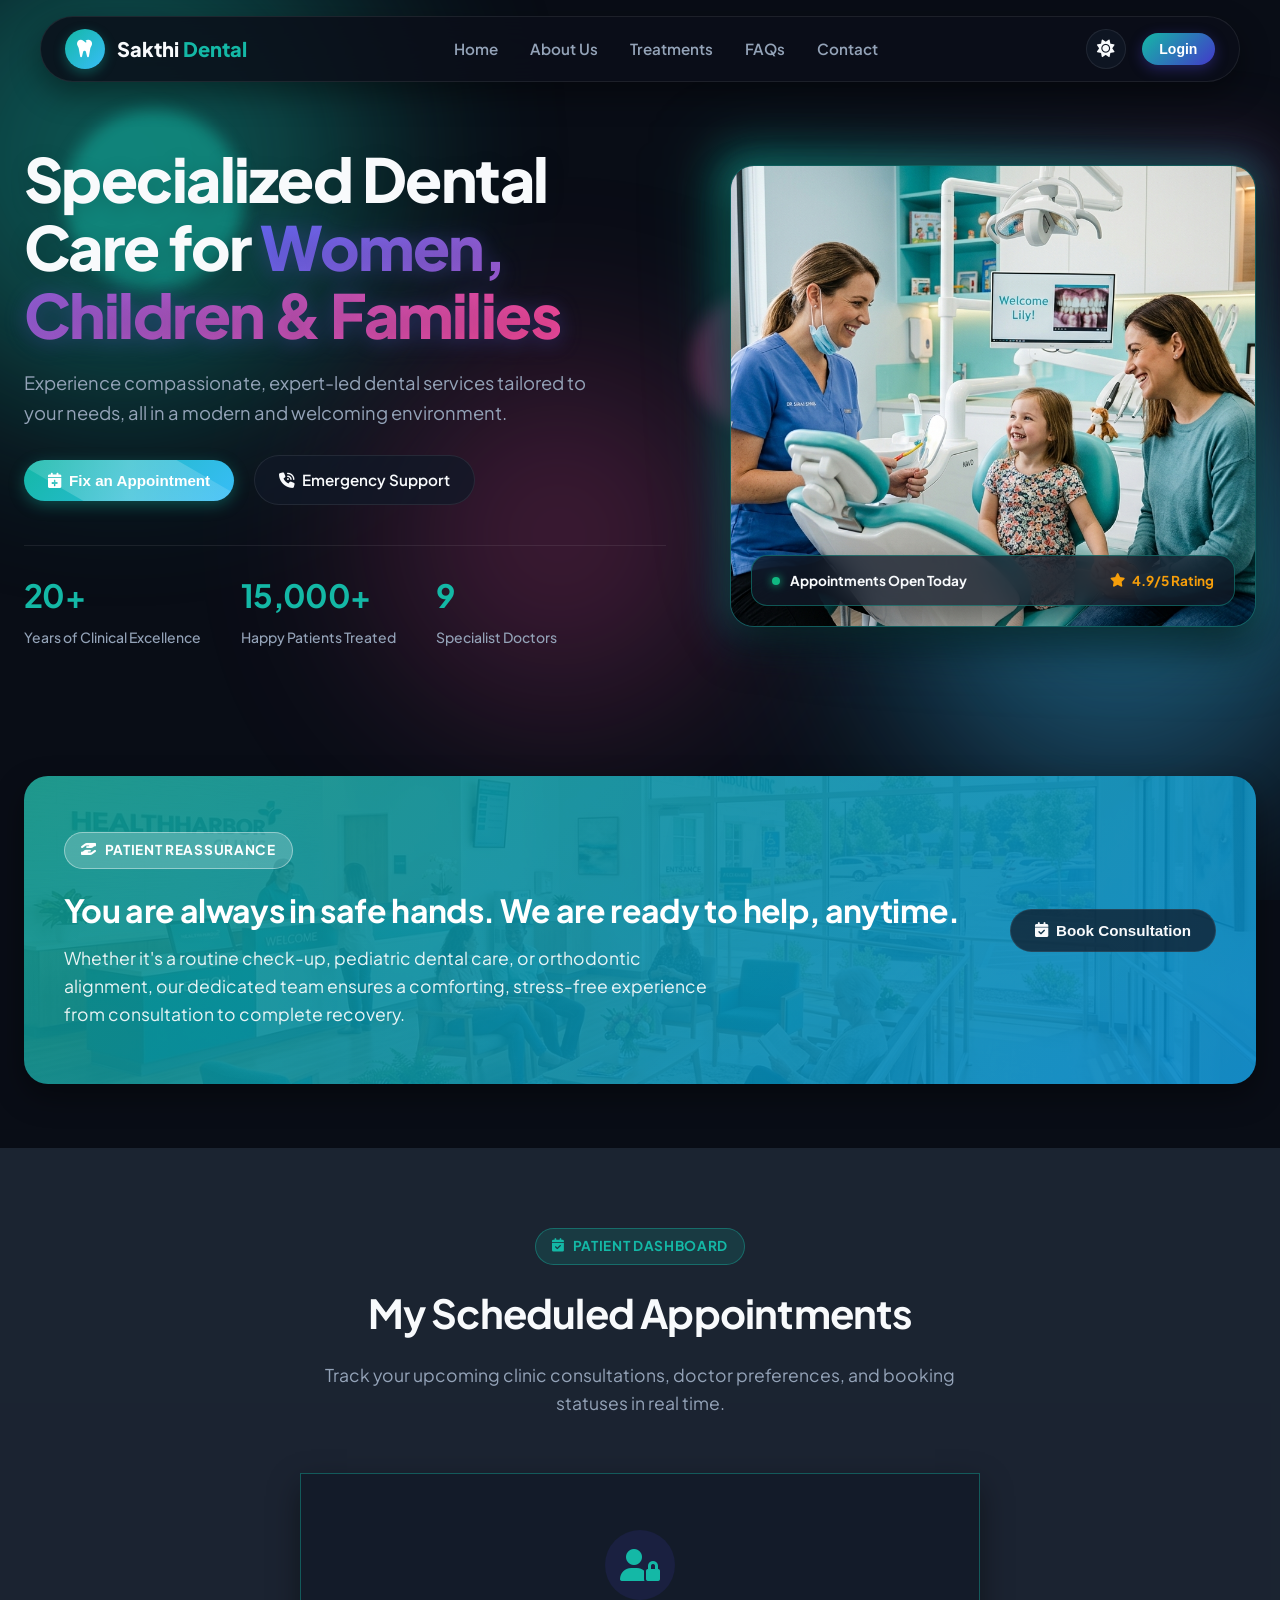
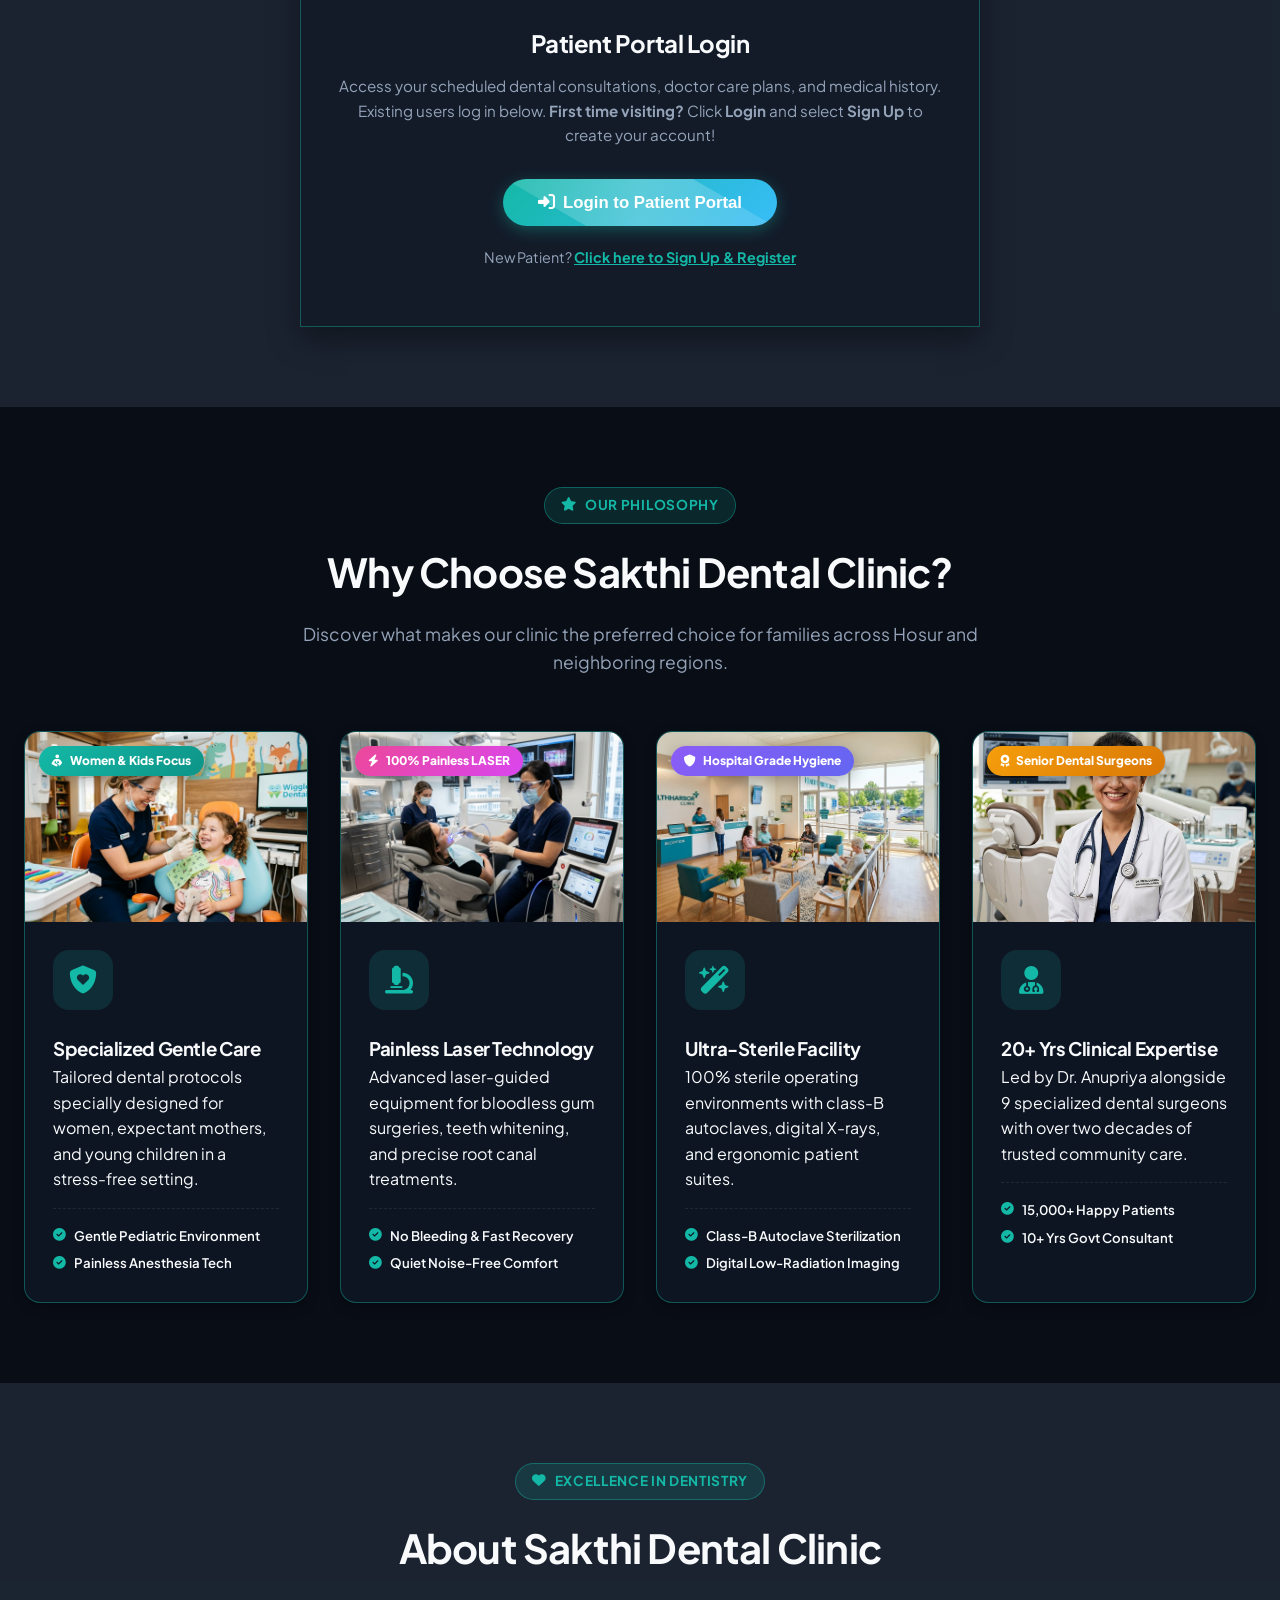
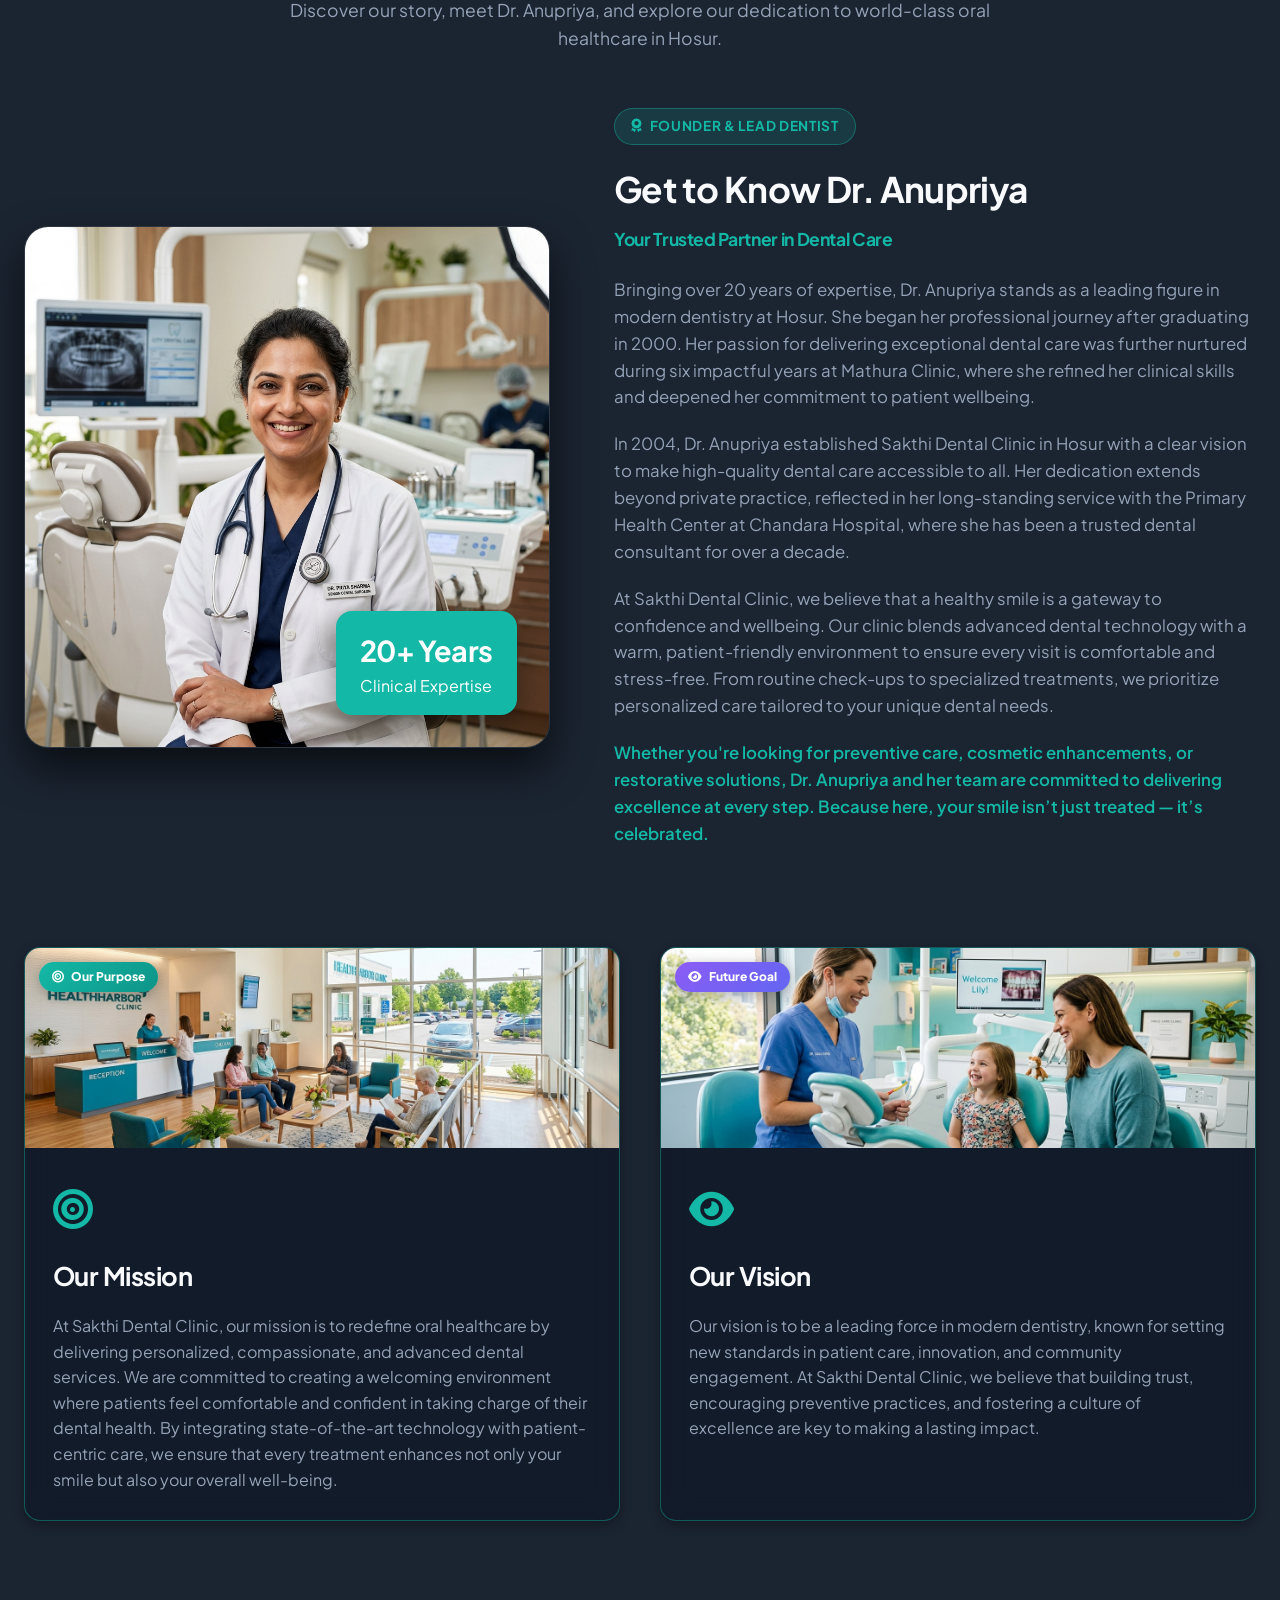
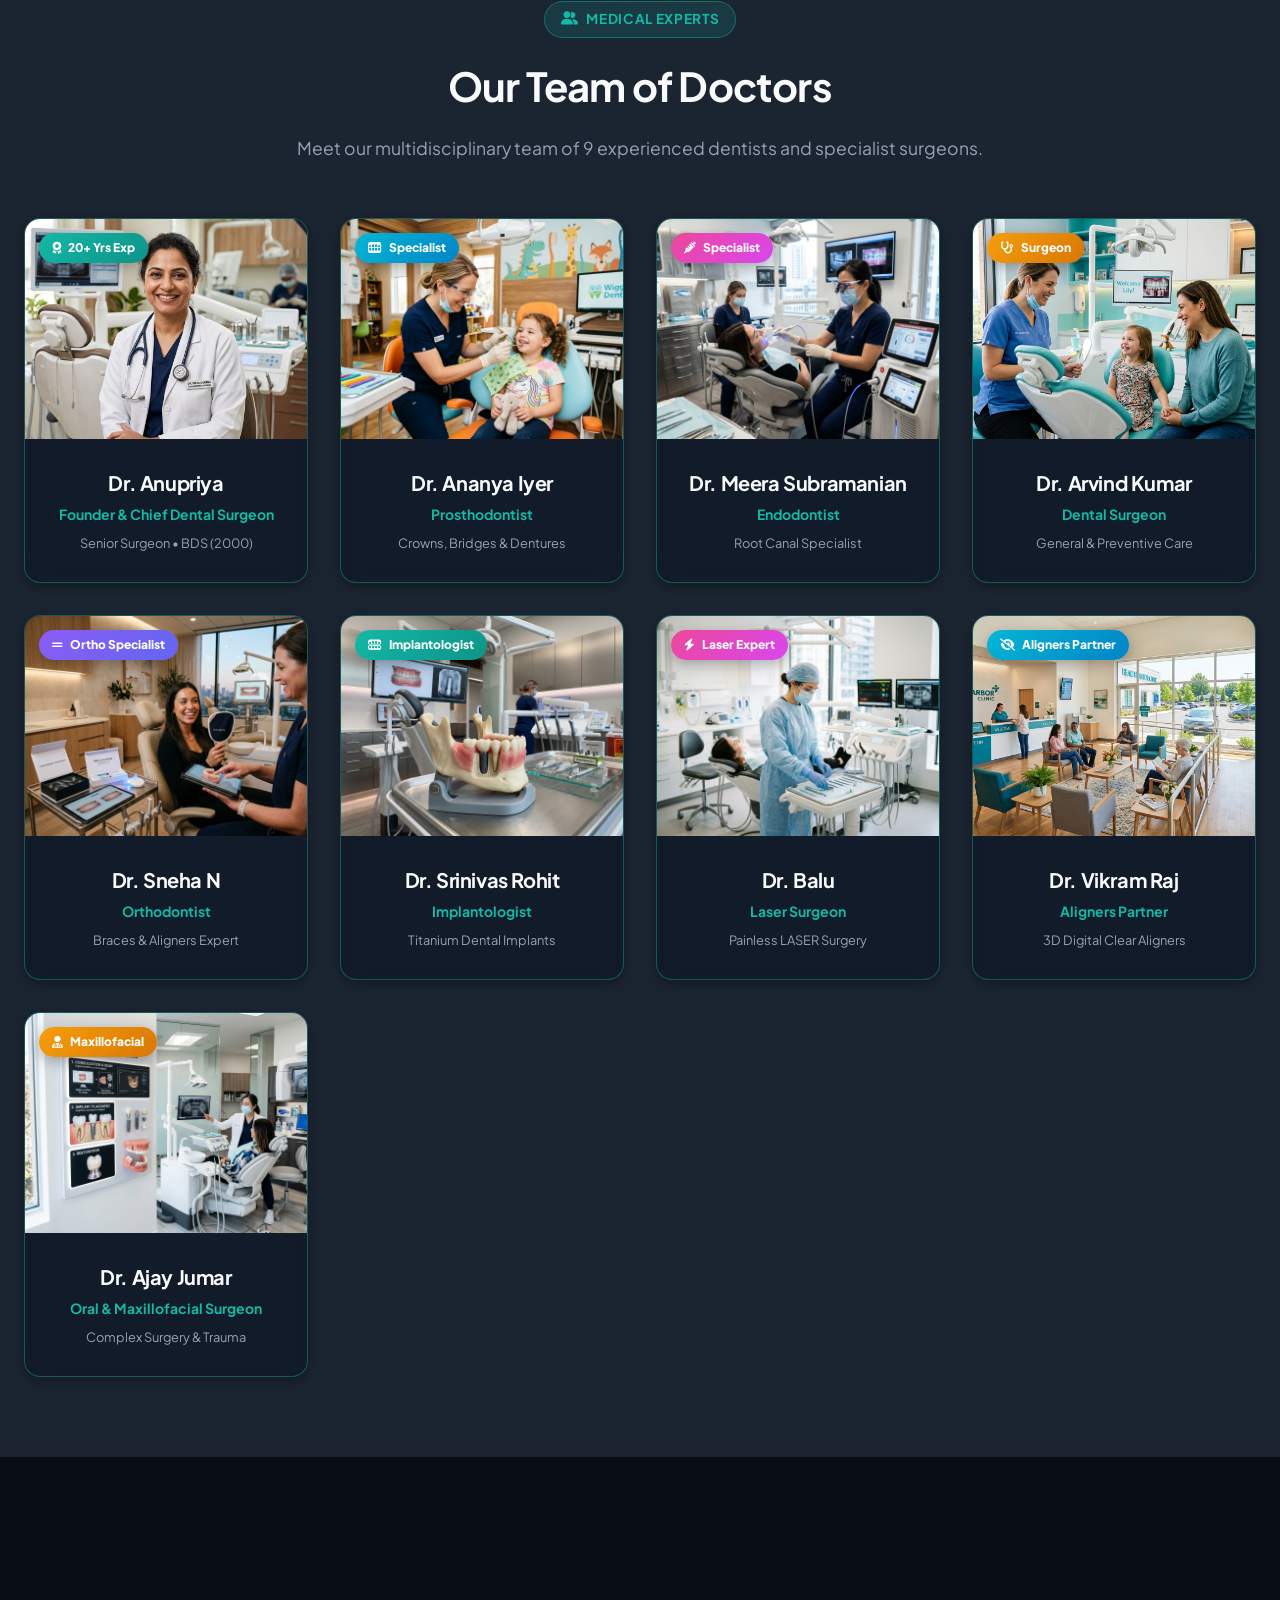
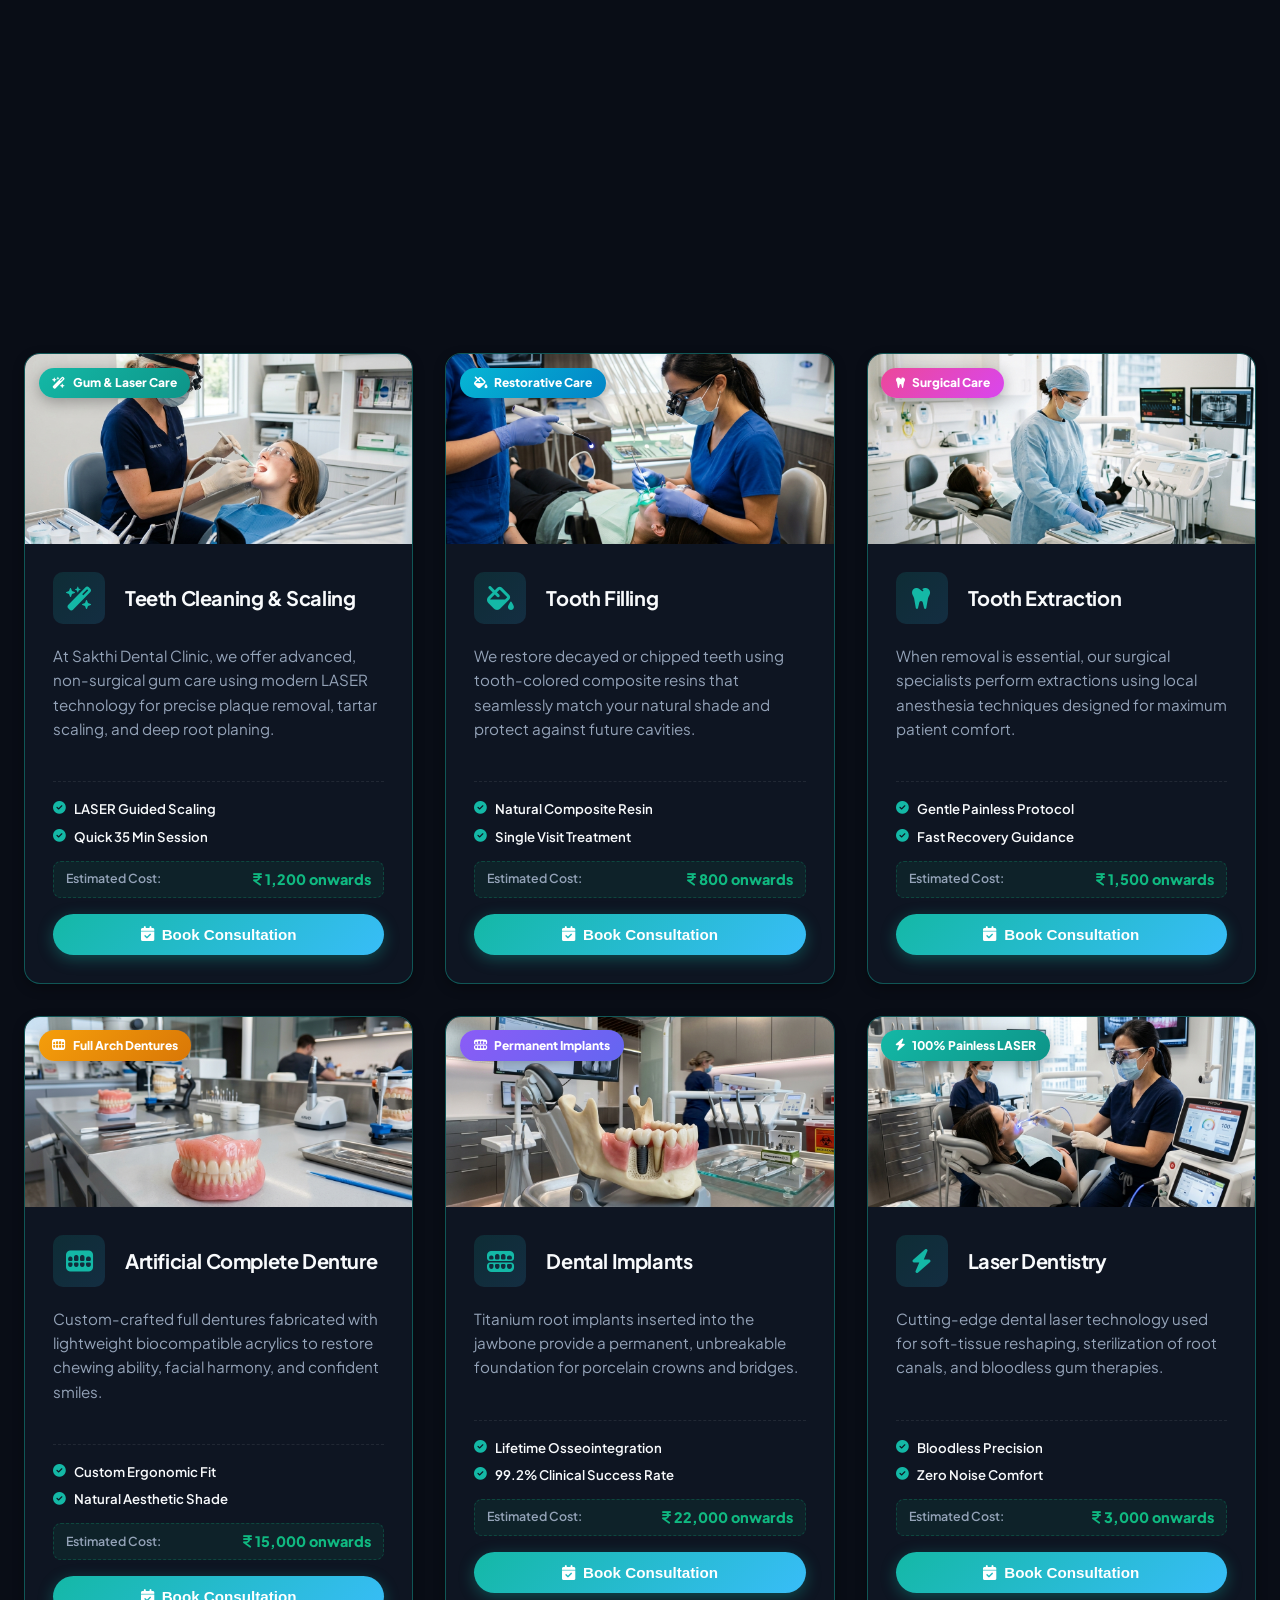
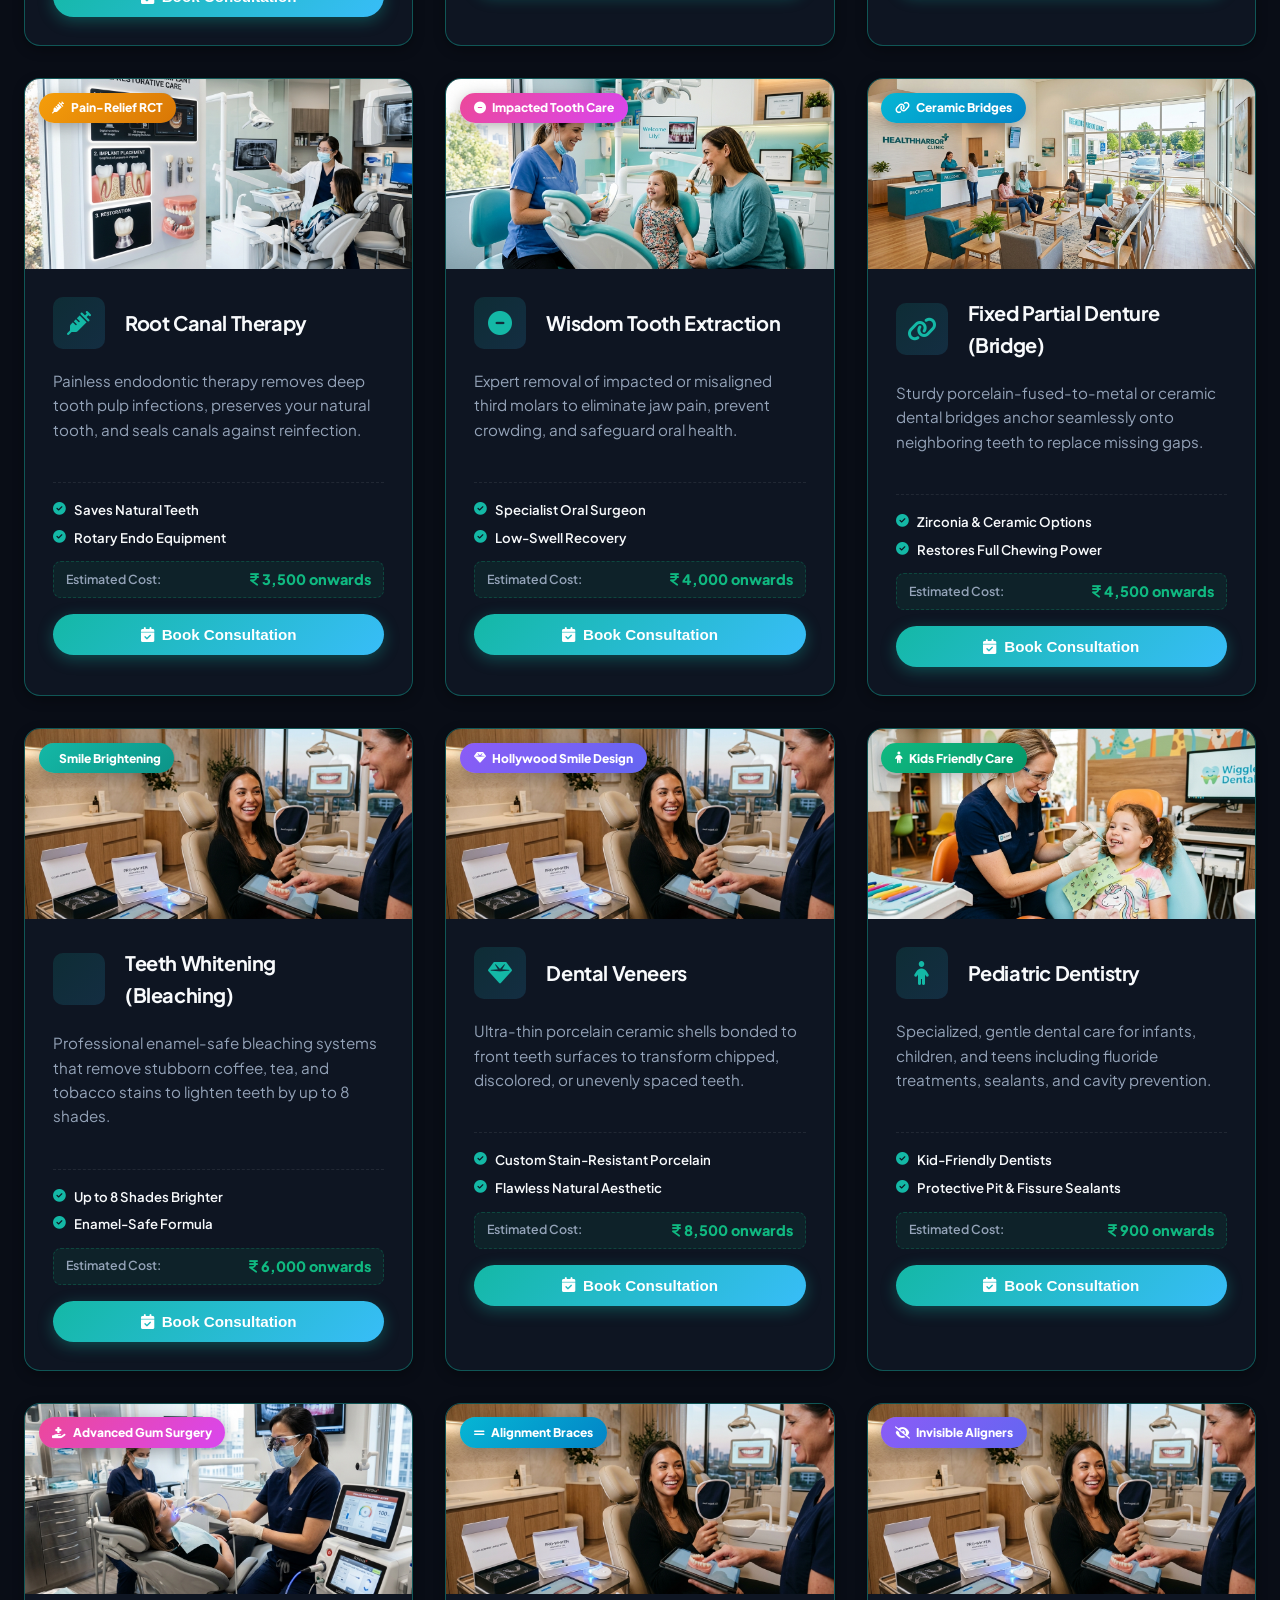
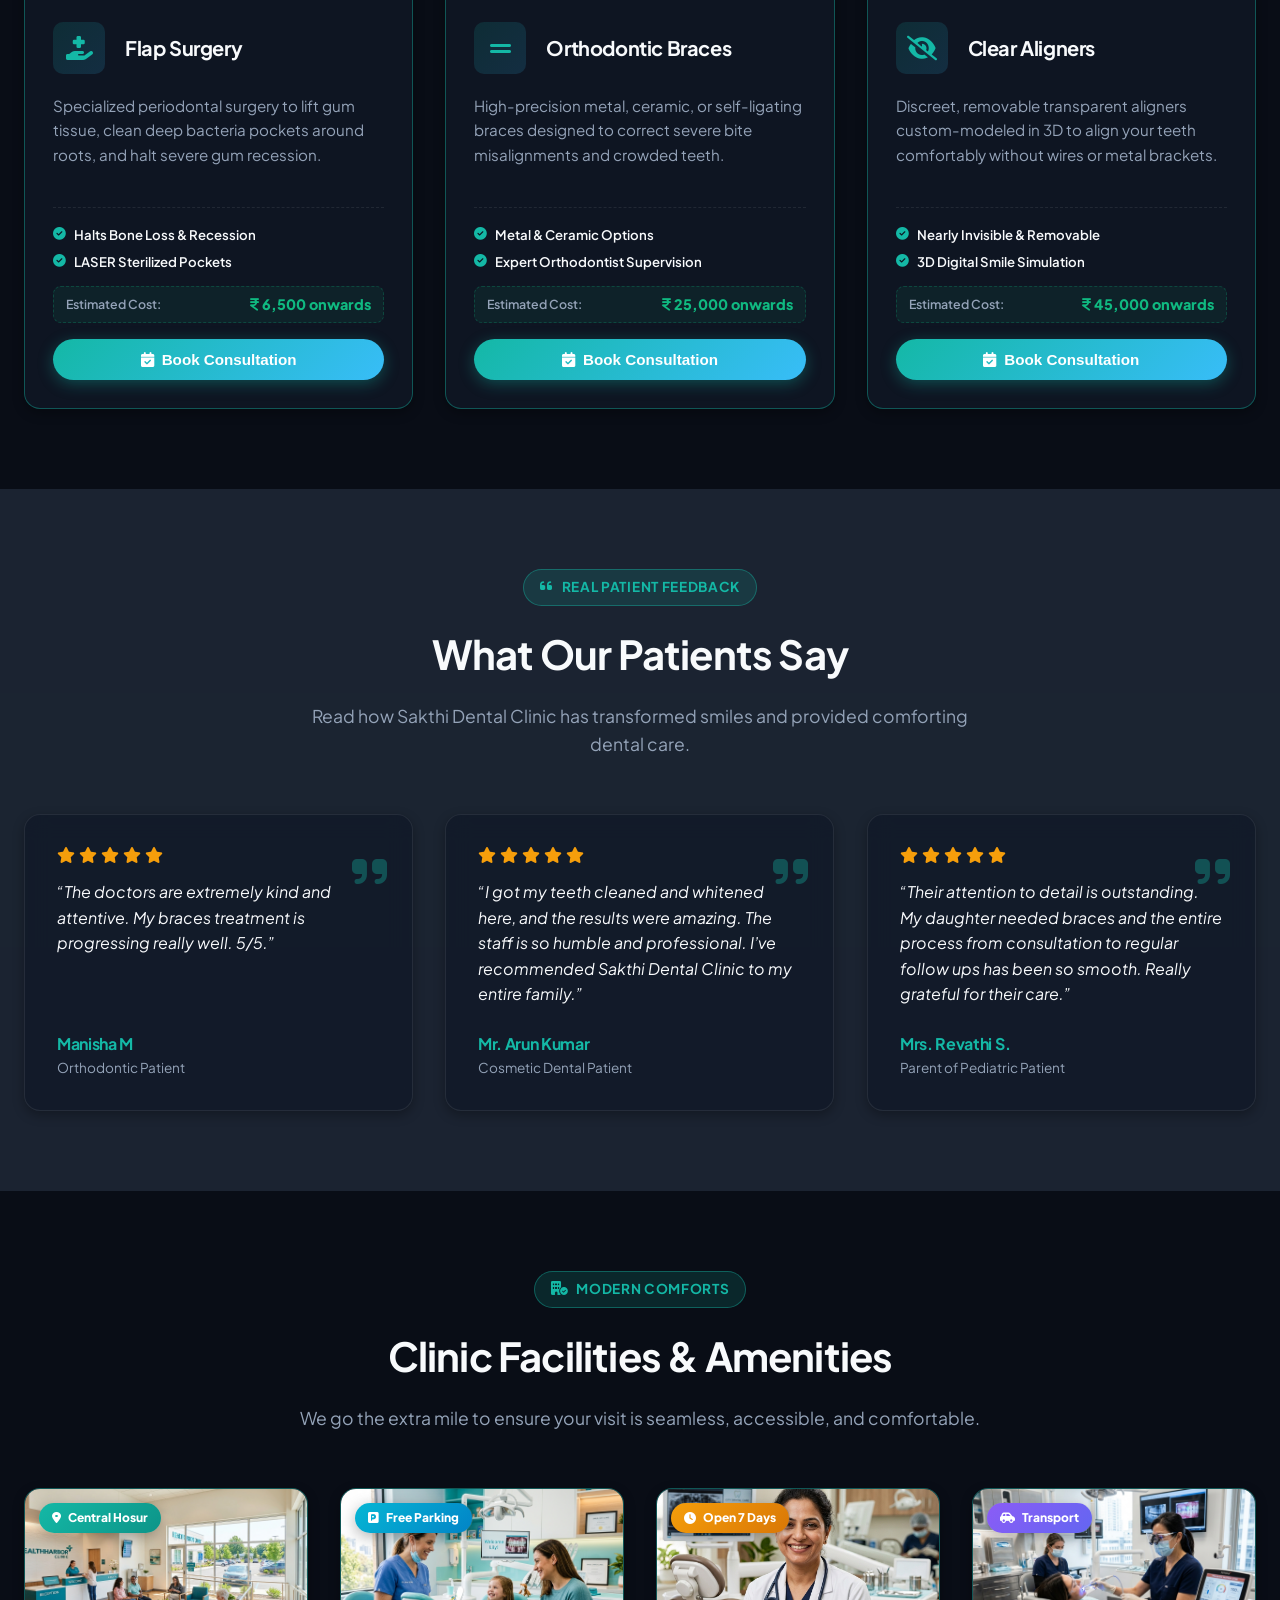
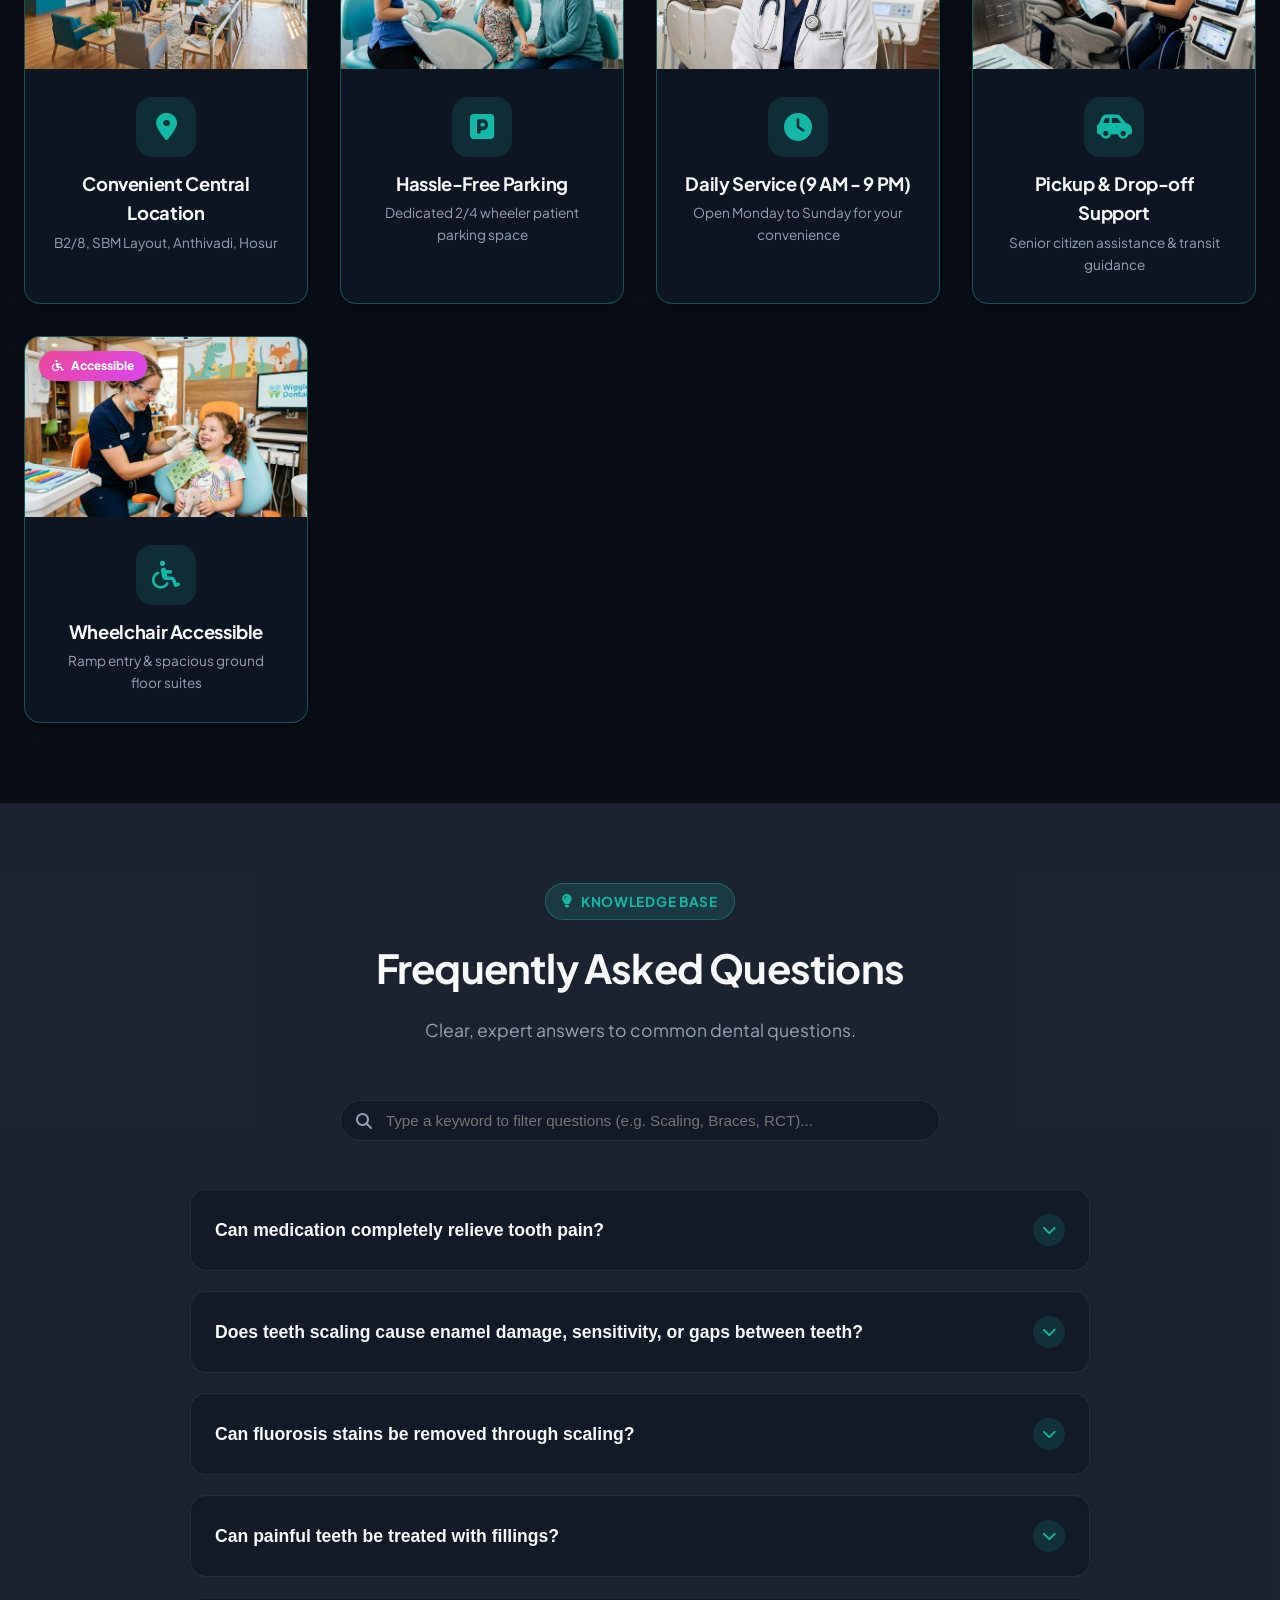
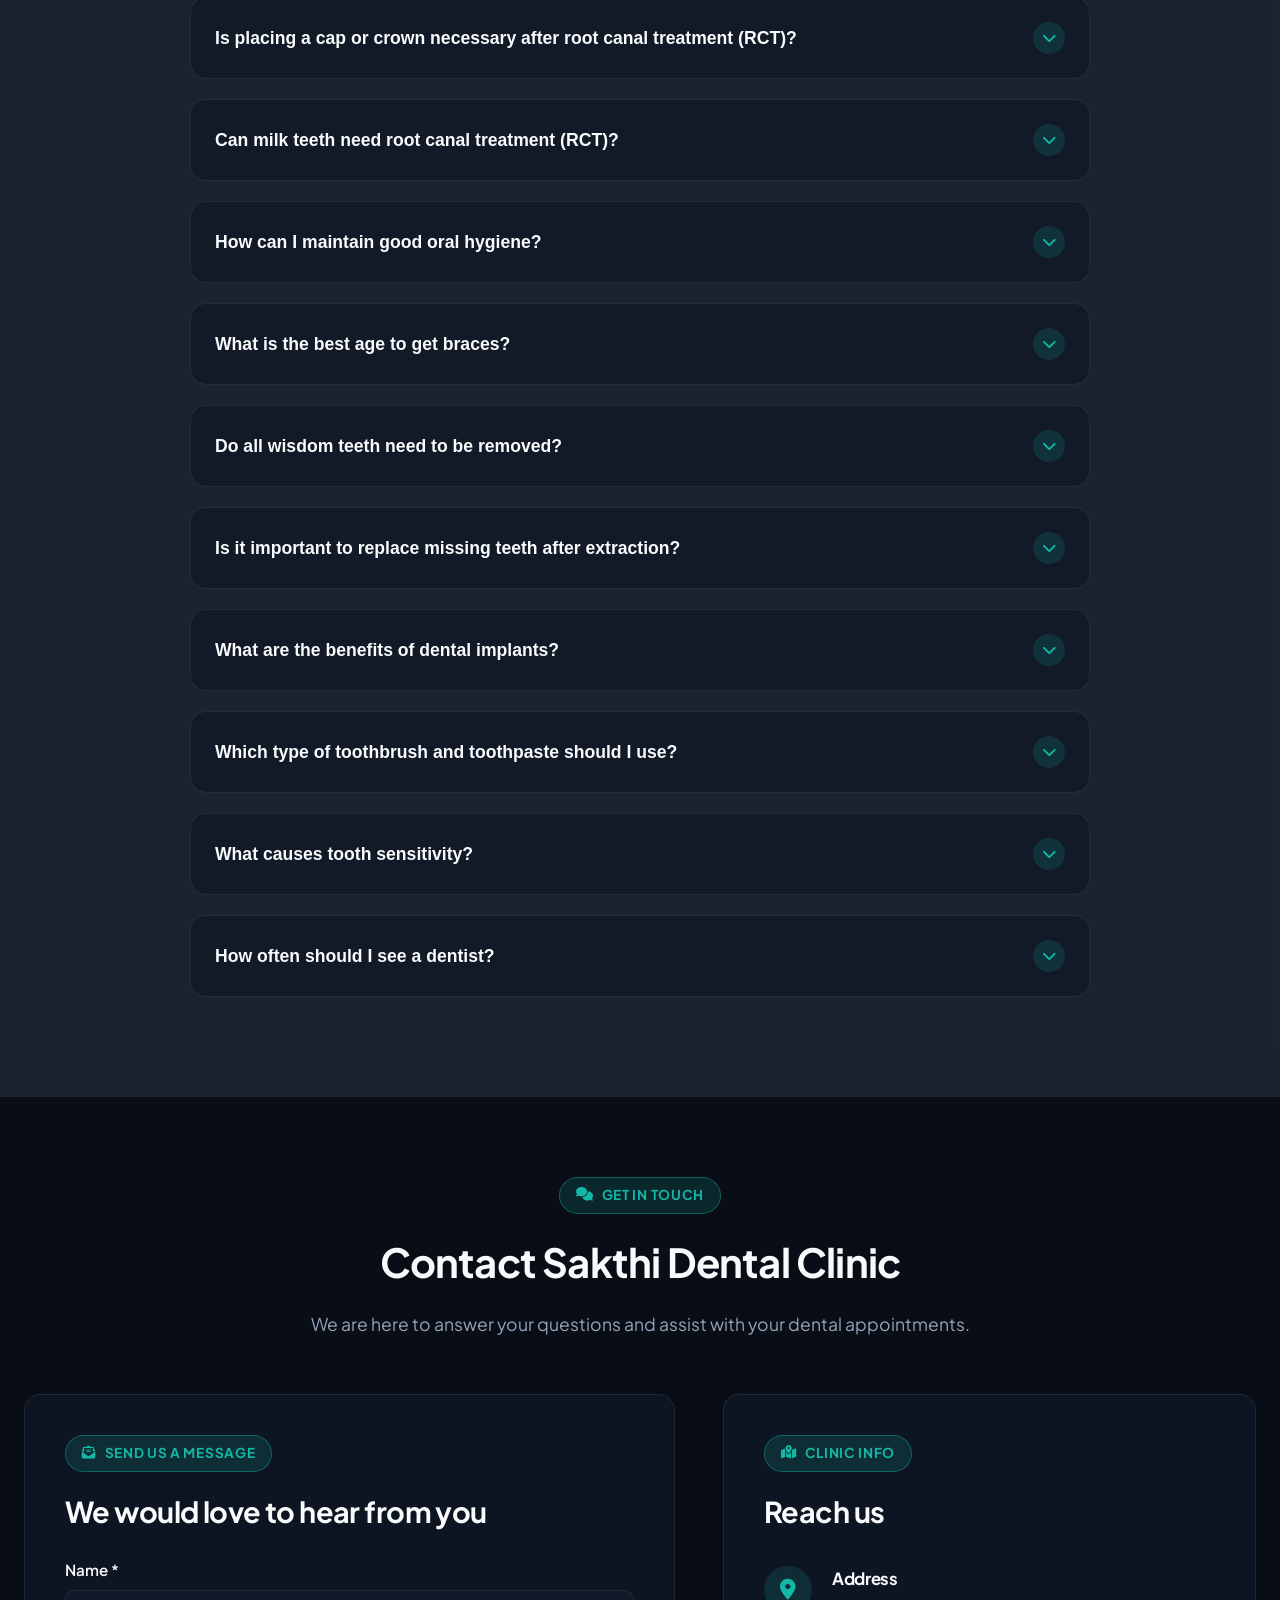
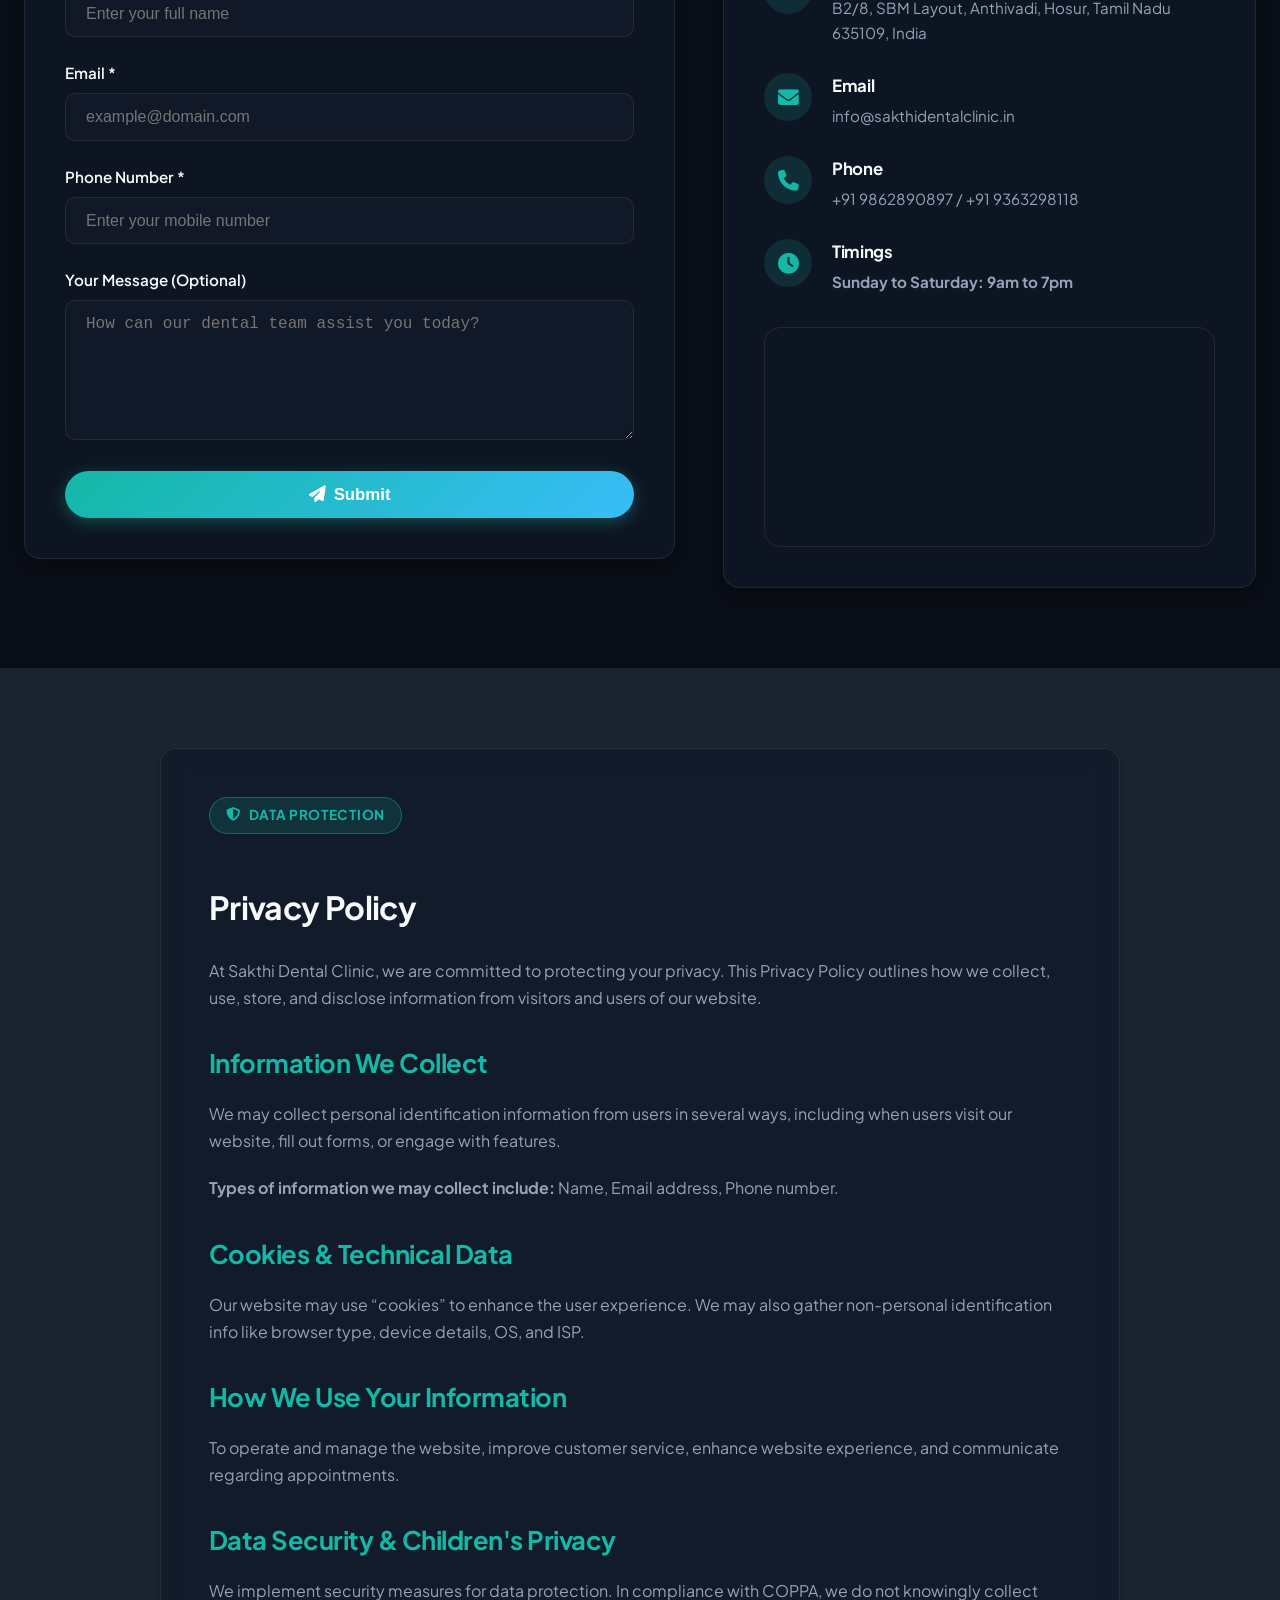
==== commit eff124d9: "feat: Enhance auth modal image visibility and dynamic image swapping for Sign In and Sign Up" ====
--- a/index.html
+++ b/index.html
@@ -1654,7 +1654,7 @@
 
         <!-- Visual Side -->
         <div class="auth-visual-side">
-          <div class="auth-visual-bg" style="background-image: url('./assets/images/auth_banner.jpg');"></div>
+          <div class="auth-visual-bg" id="authVisualBg" style="background-image: url('./assets/images/auth_banner.jpg');"></div>
           <div class="auth-visual-overlay">
             <div class="auth-visual-header">
               <div class="logo">
--- a/style.css
+++ b/style.css
@@ -2281,27 +2281,38 @@
 }
 
 .auth-card-body {
-  display: grid;
-  grid-template-columns: 1fr 1fr;
+  display: flex;
+  flex-direction: row;
   min-height: 580px;
+  overflow: hidden;
+  transition: all 0.5s cubic-bezier(0.16, 1, 0.3, 1);
+}
+
+.auth-card-body.reverse-layout {
+  flex-direction: row-reverse;
 }
 
 @media (max-width: 850px) {
-  .auth-card-body {
-    grid-template-columns: 1fr;
+  .auth-card-body, .auth-card-body.reverse-layout {
+    flex-direction: column;
   }
   .auth-visual-side {
     display: none;
   }
+  .auth-form-side {
+    width: 100%;
+  }
 }
 
 /* Form Side */
 .auth-form-side {
+  width: 50%;
   padding: 2.5rem 2.25rem;
   display: flex;
   flex-direction: column;
   justify-content: center;
   background: #131b2e;
+  transition: all 0.4s cubic-bezier(0.16, 1, 0.3, 1);
 }
 
 /* Mode Switch Tabs (Sign In / Sign Up) */
@@ -2548,6 +2559,7 @@
   overflow: hidden;
   display: flex;
   flex-direction: column;
+  min-height: 550px;
 }
 
 .auth-visual-bg {
@@ -2555,17 +2567,20 @@
   inset: 0;
   background-size: cover;
   background-position: center;
-  transition: transform 0.8s ease;
+  background-repeat: no-repeat;
+  transition: all 0.6s cubic-bezier(0.16, 1, 0.3, 1);
+  filter: brightness(0.92) contrast(1.05);
 }
 
 .auth-visual-side:hover .auth-visual-bg {
-  transform: scale(1.04);
+  transform: scale(1.05);
+  filter: brightness(1) contrast(1.1);
 }
 
 .auth-visual-overlay {
   position: absolute;
   inset: 0;
-  background: linear-gradient(180deg, rgba(15, 23, 42, 0.4) 0%, rgba(15, 23, 42, 0.92) 80%);
+  background: linear-gradient(180deg, rgba(15, 23, 42, 0.2) 0%, rgba(15, 23, 42, 0.72) 85%);
   padding: 2.5rem;
   display: flex;
   flex-direction: column;
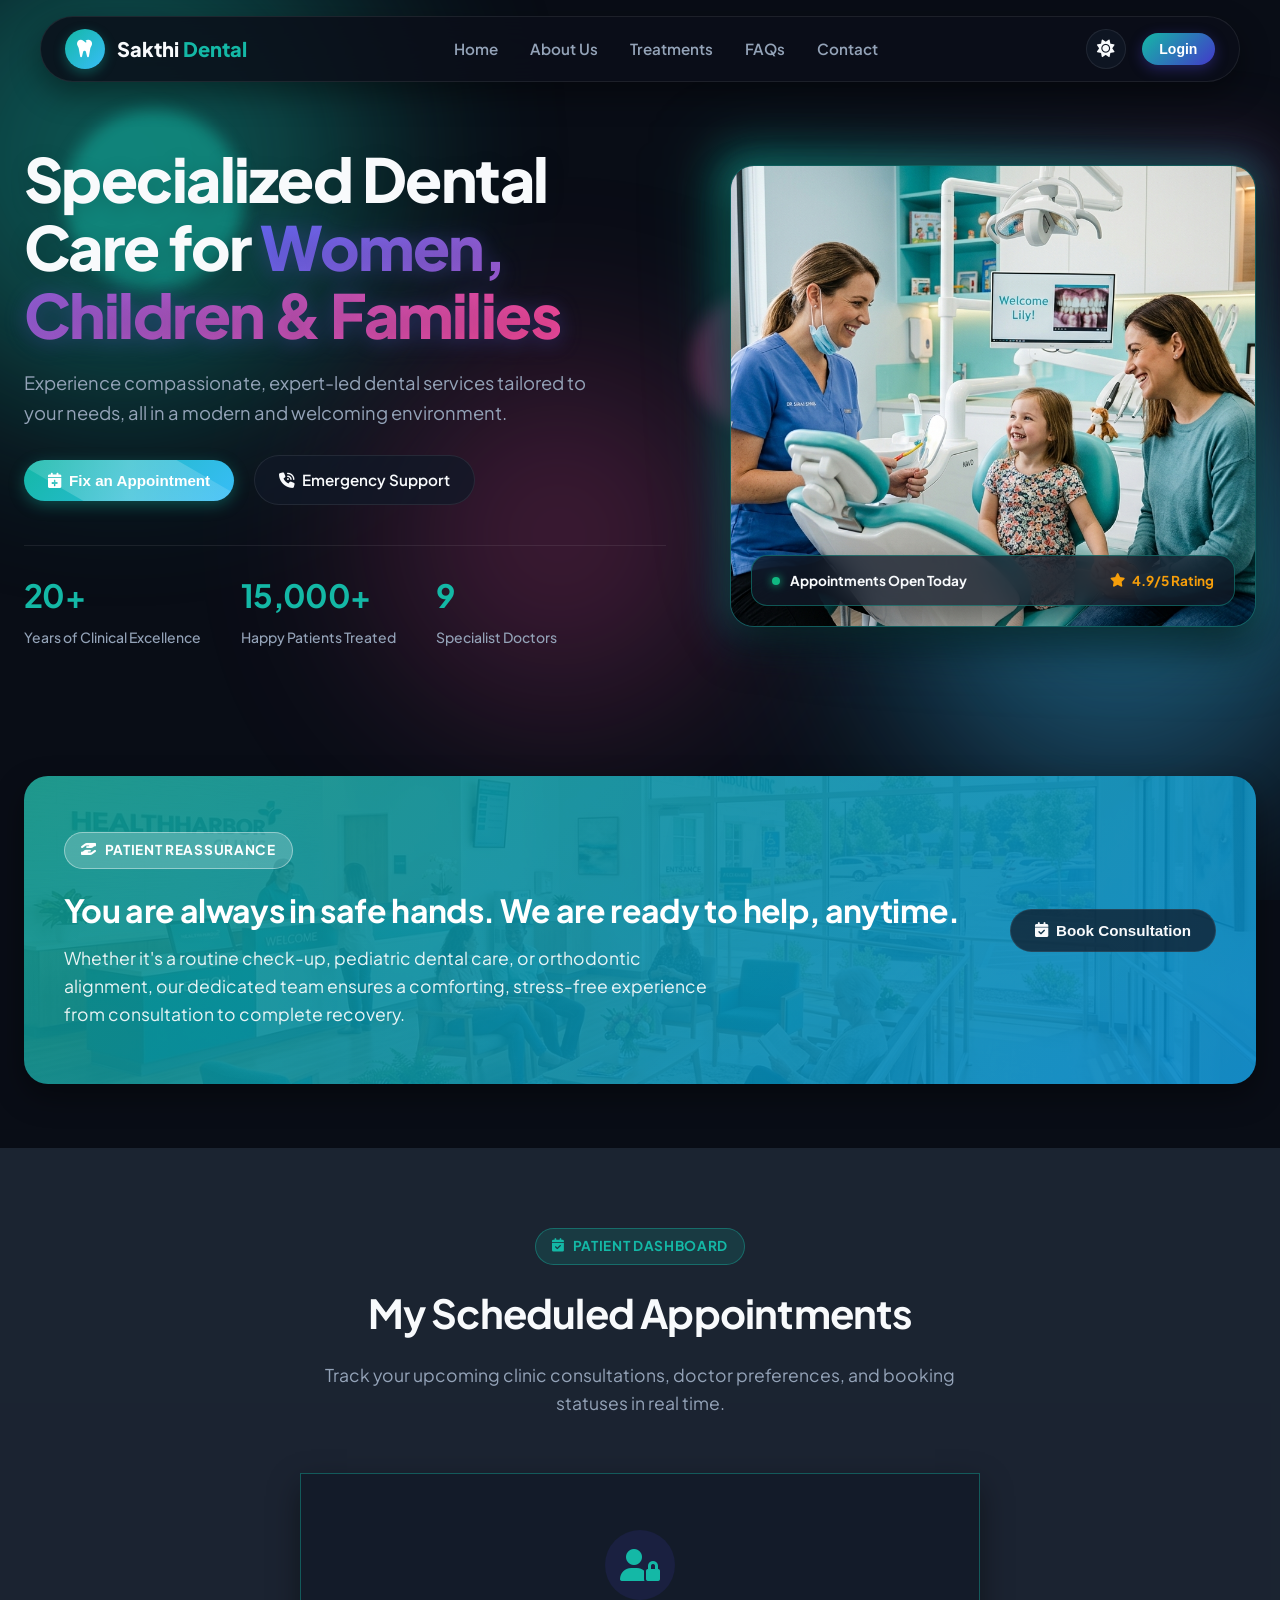
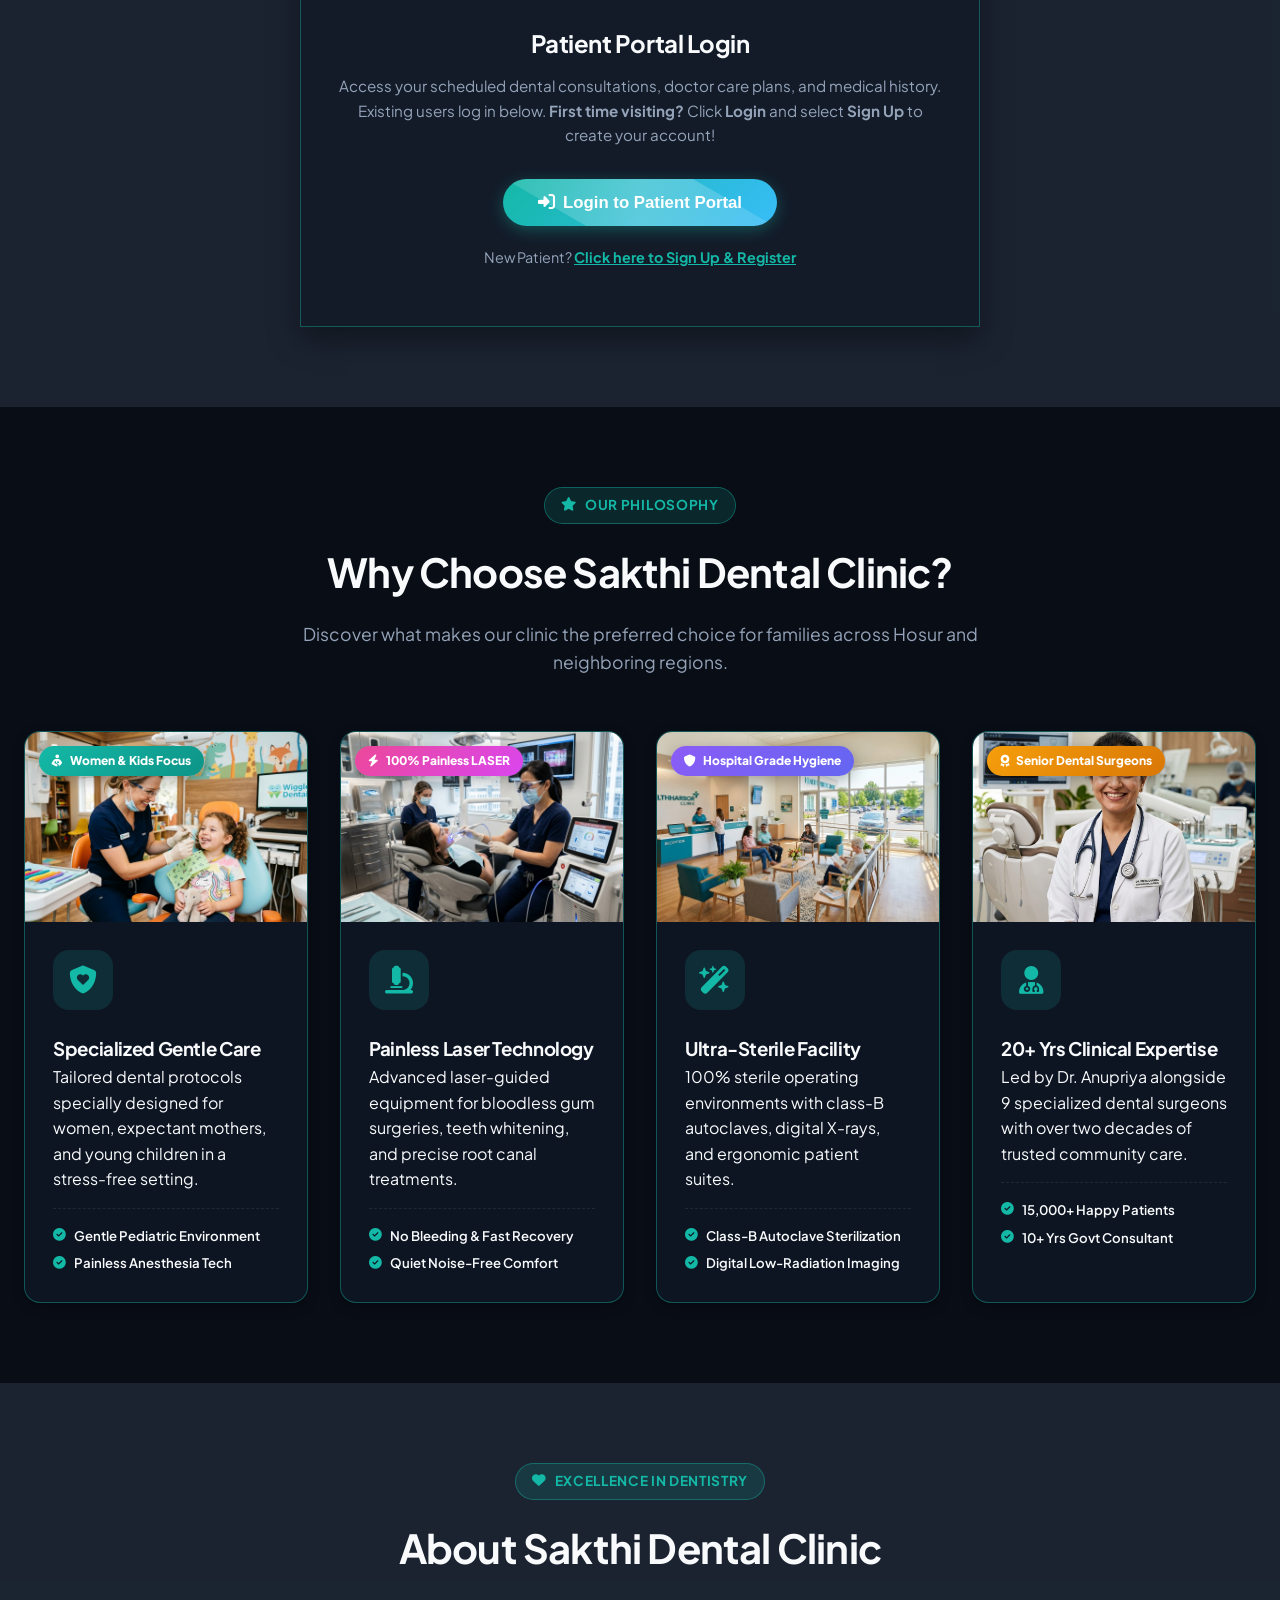
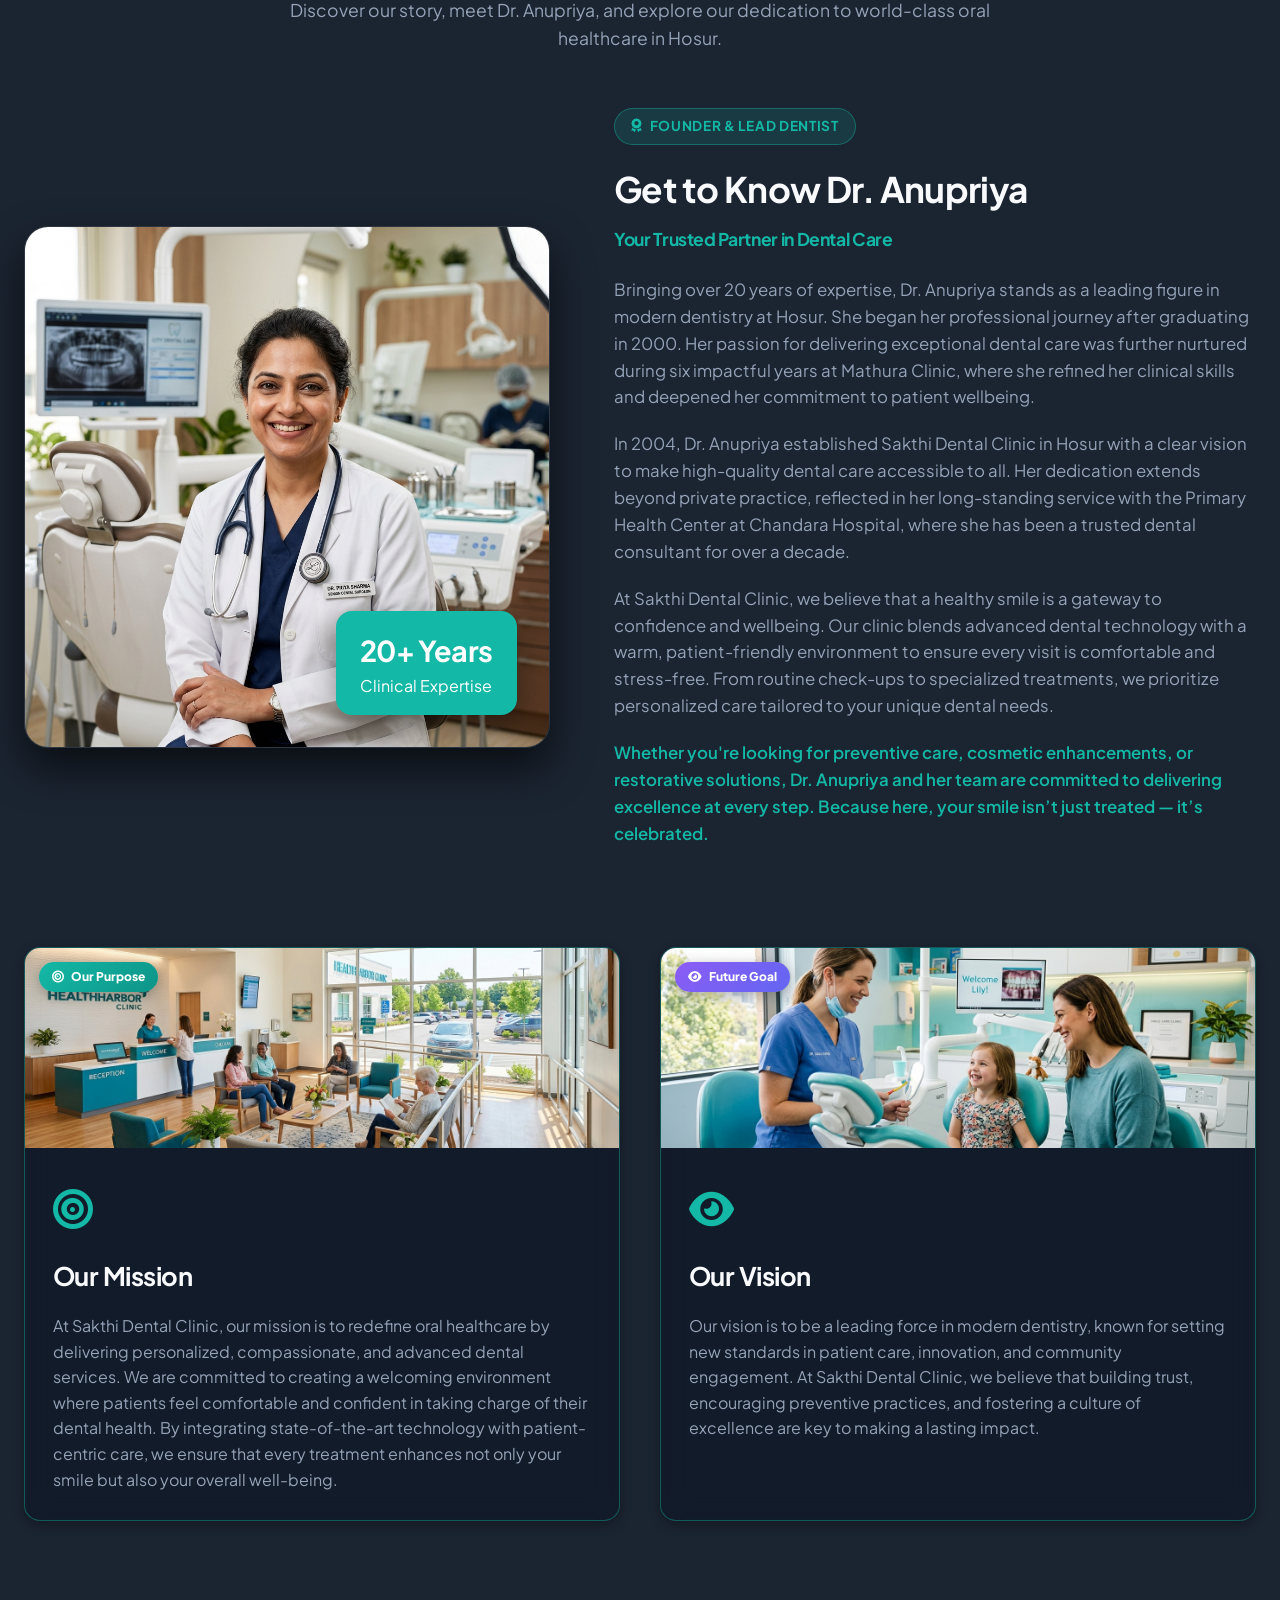
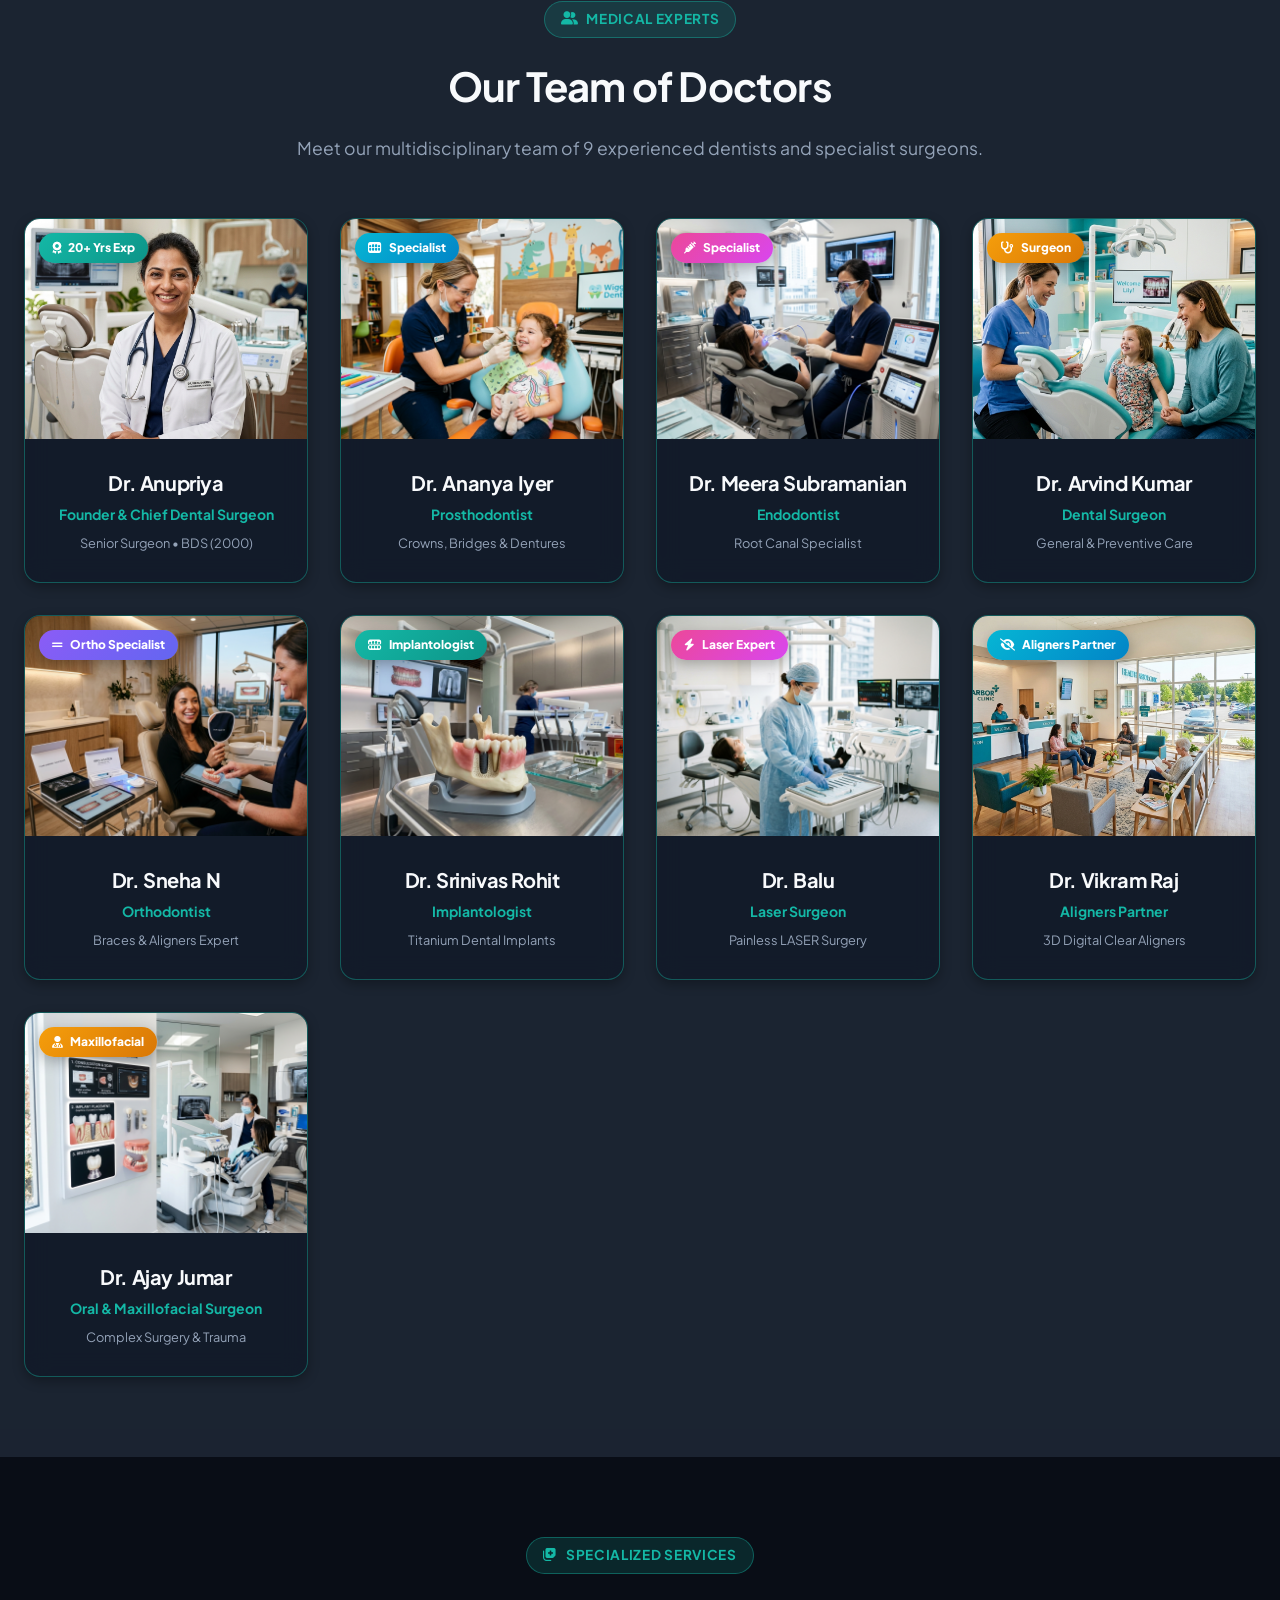
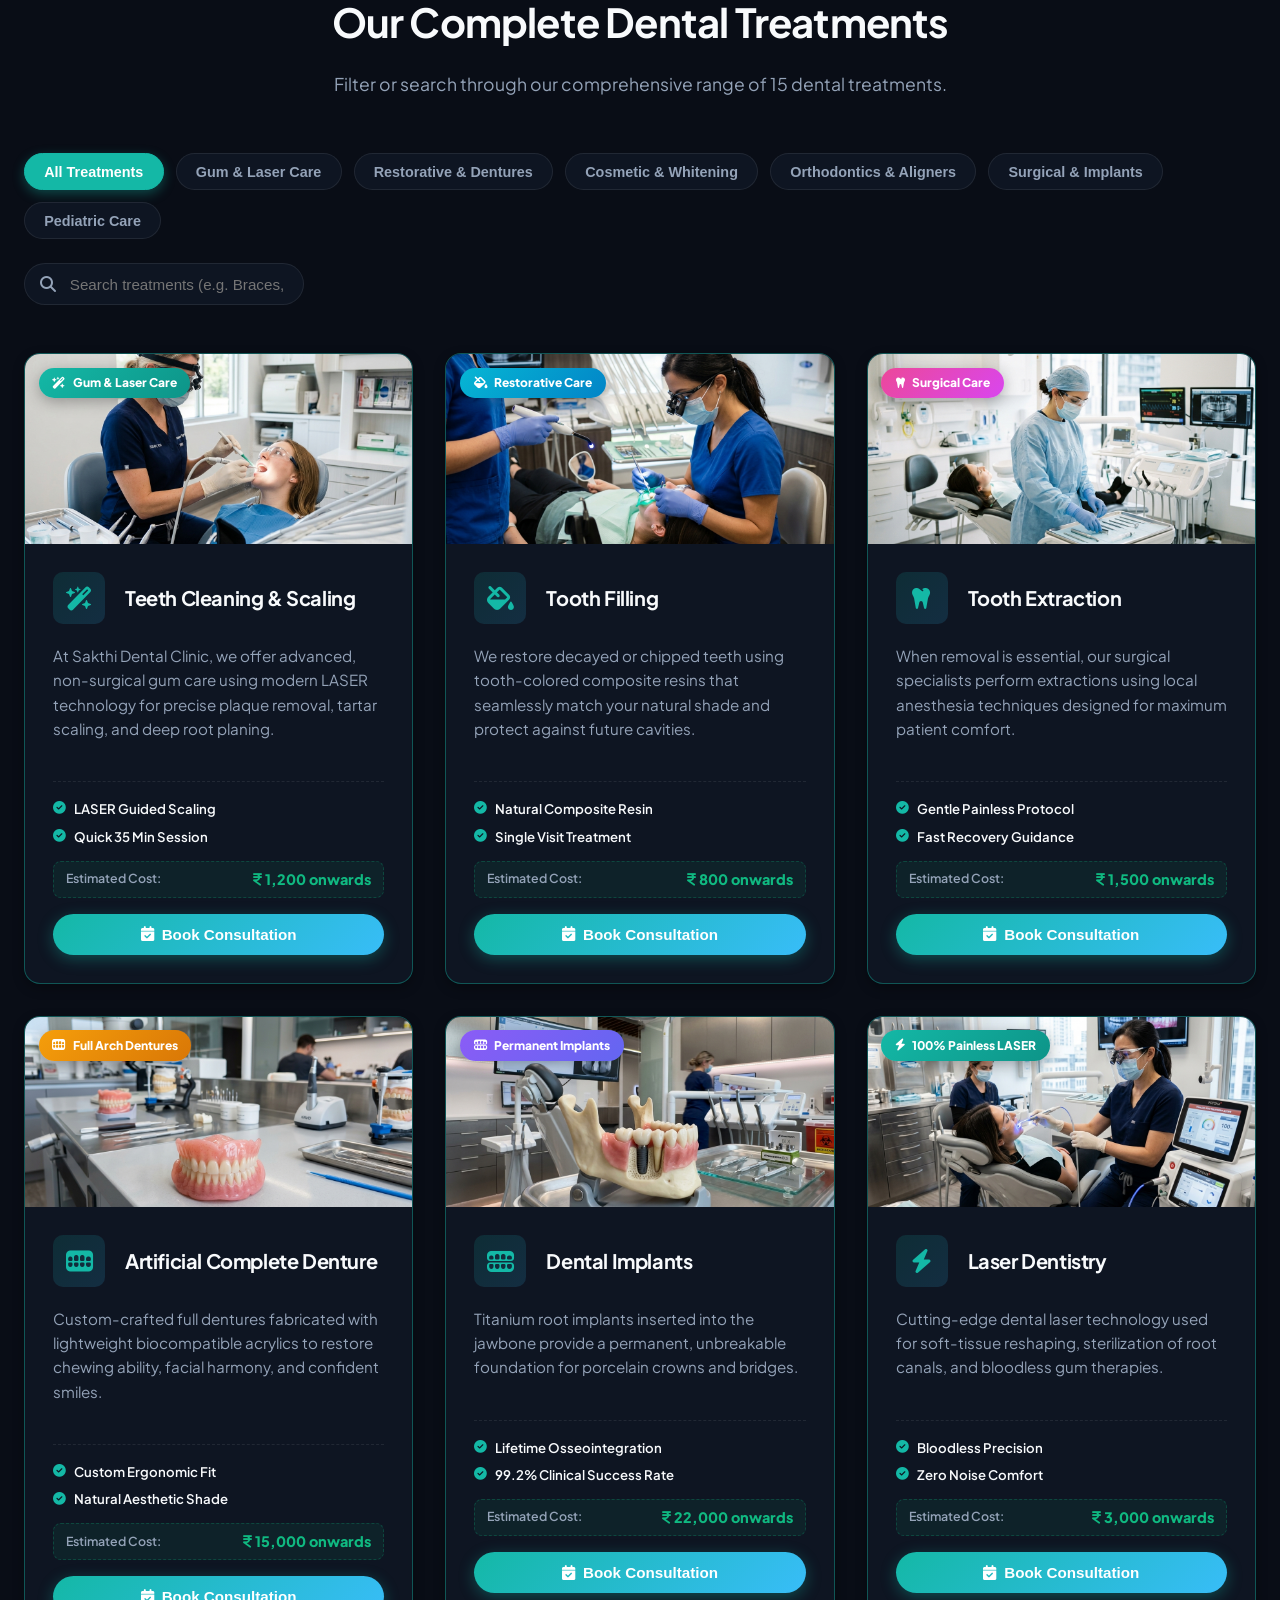
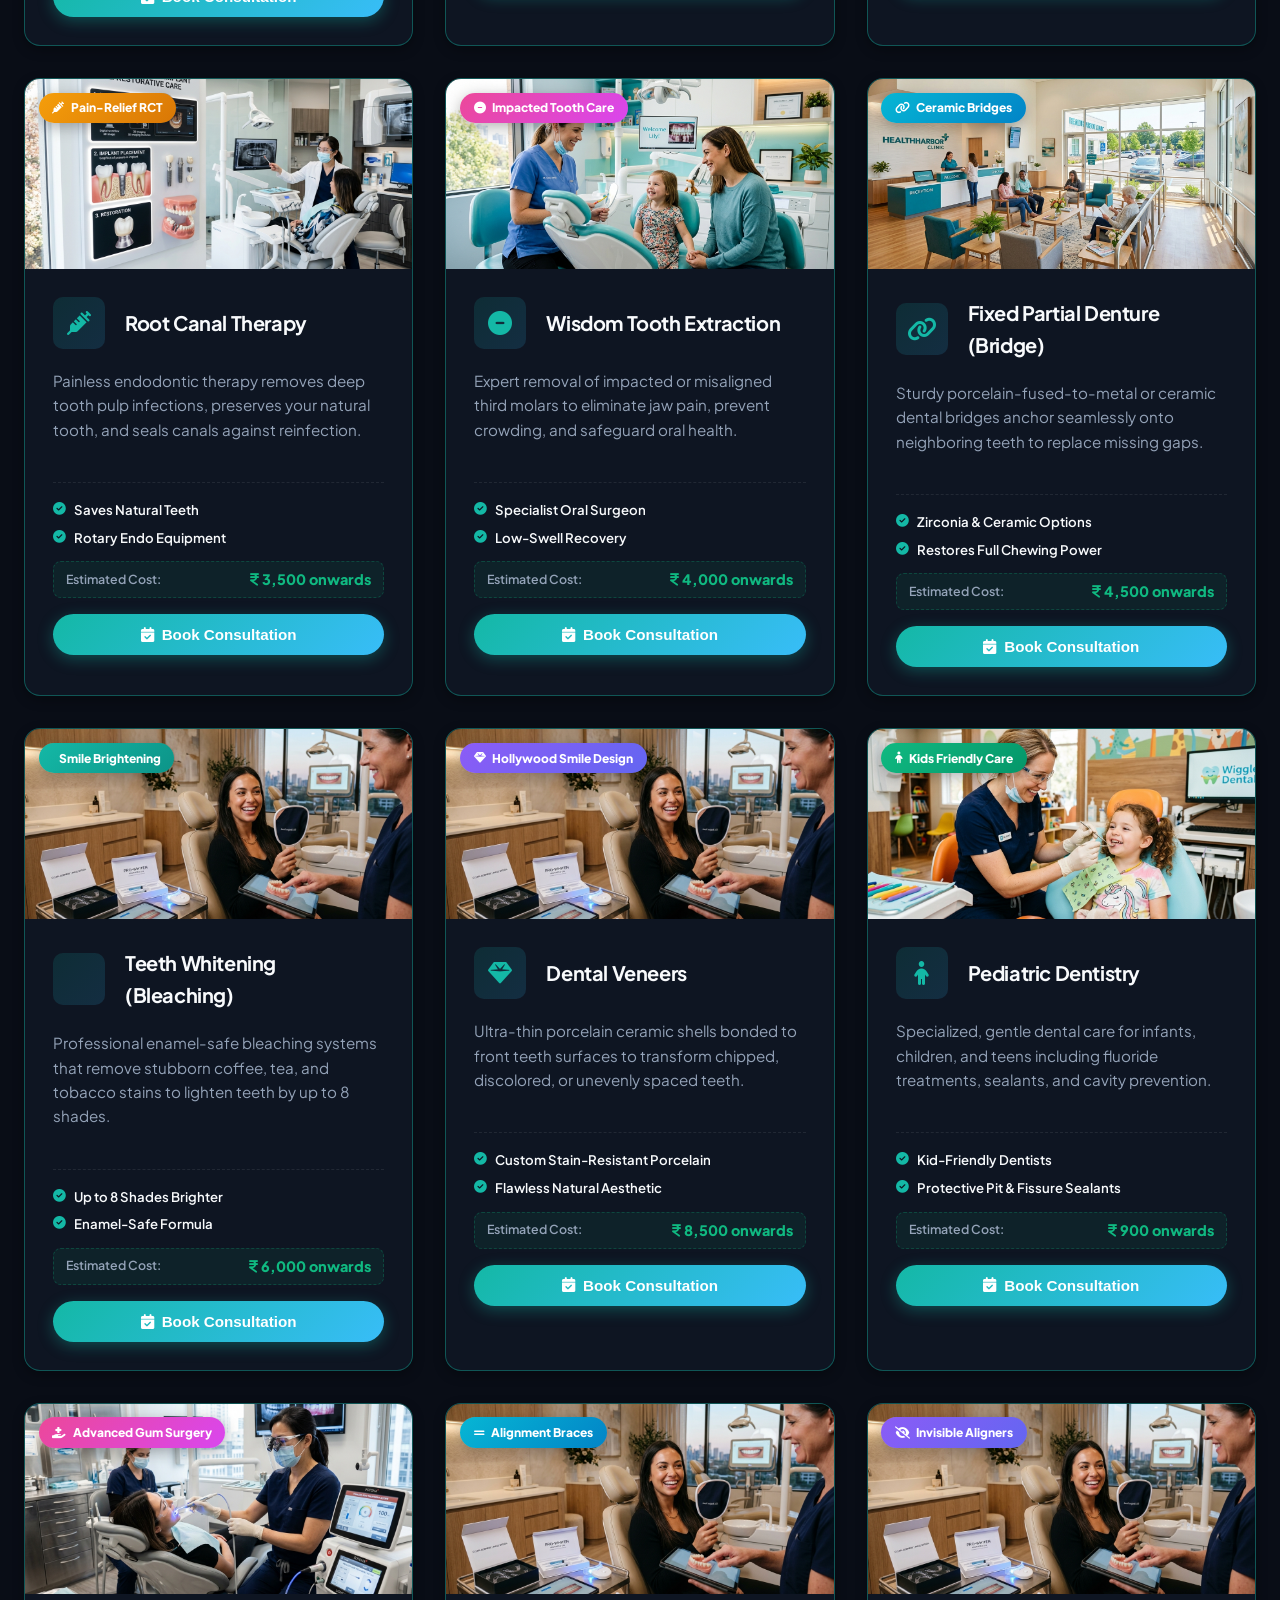
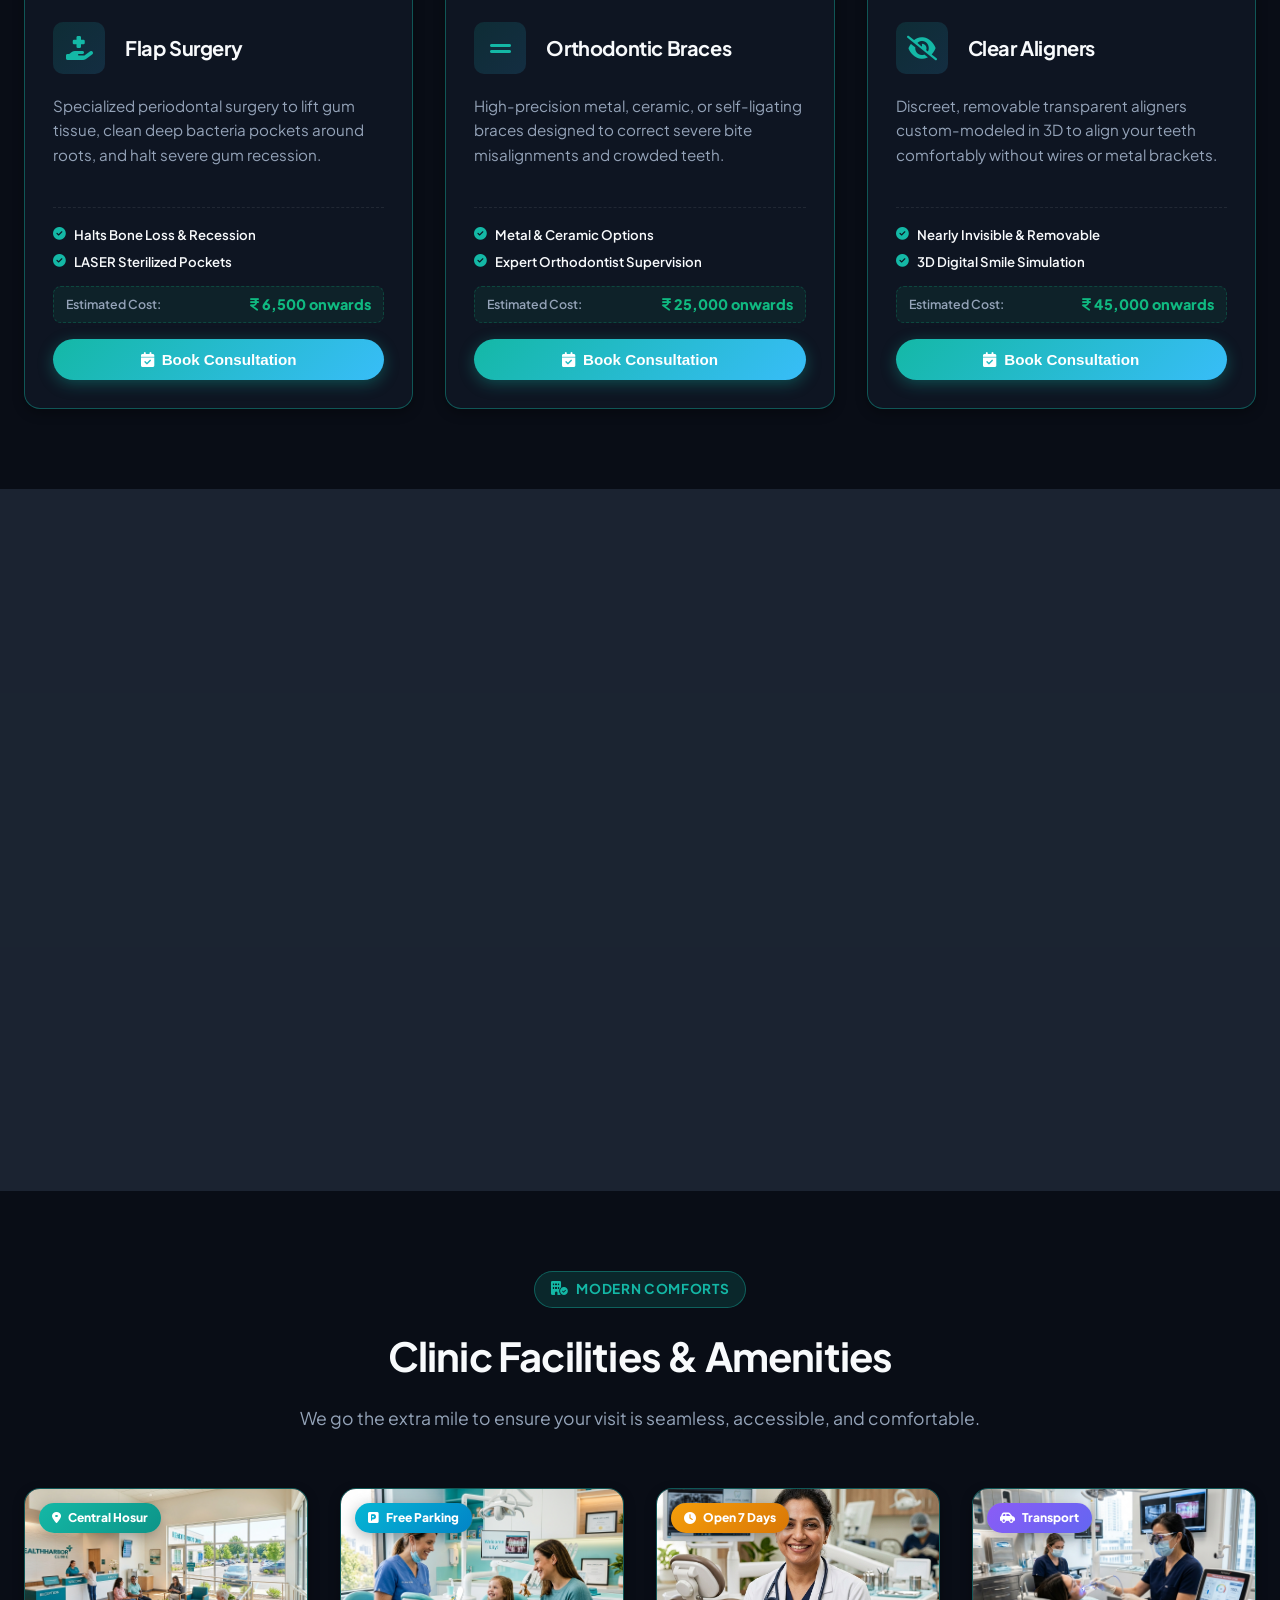
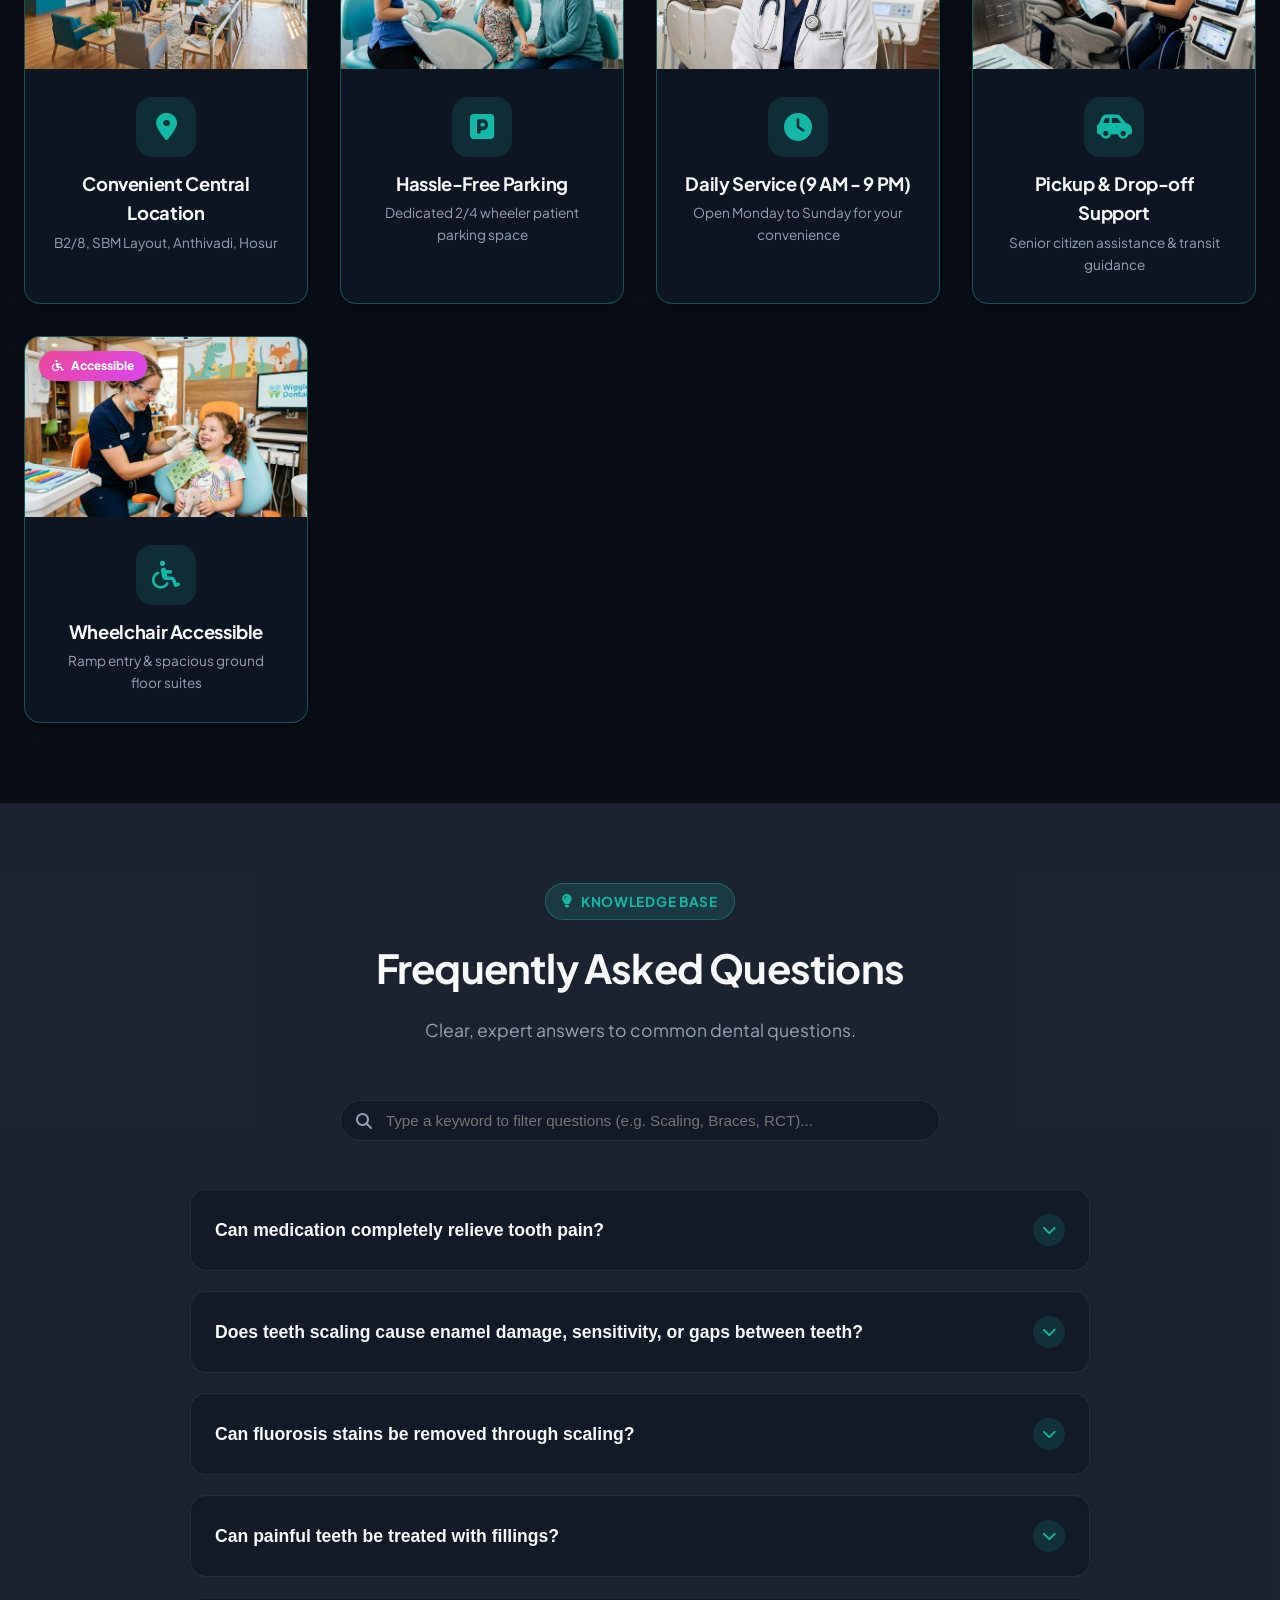
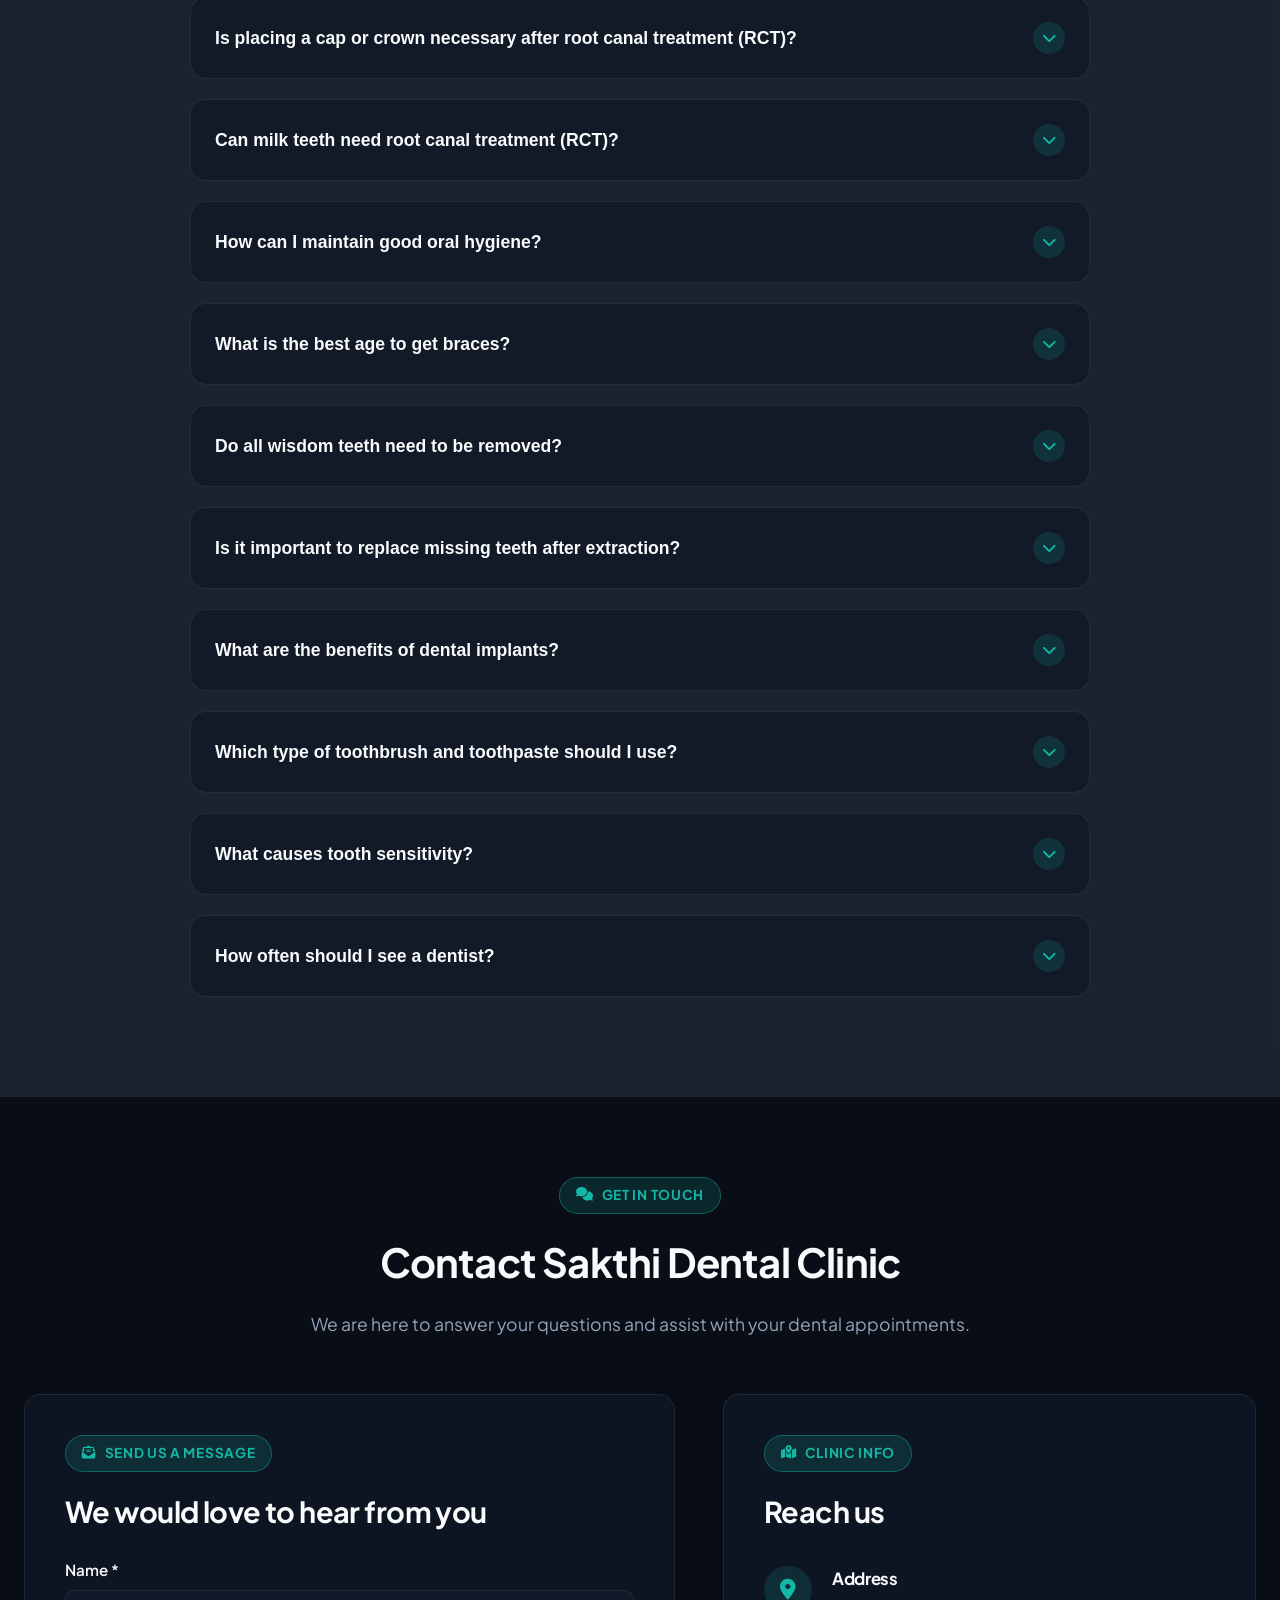
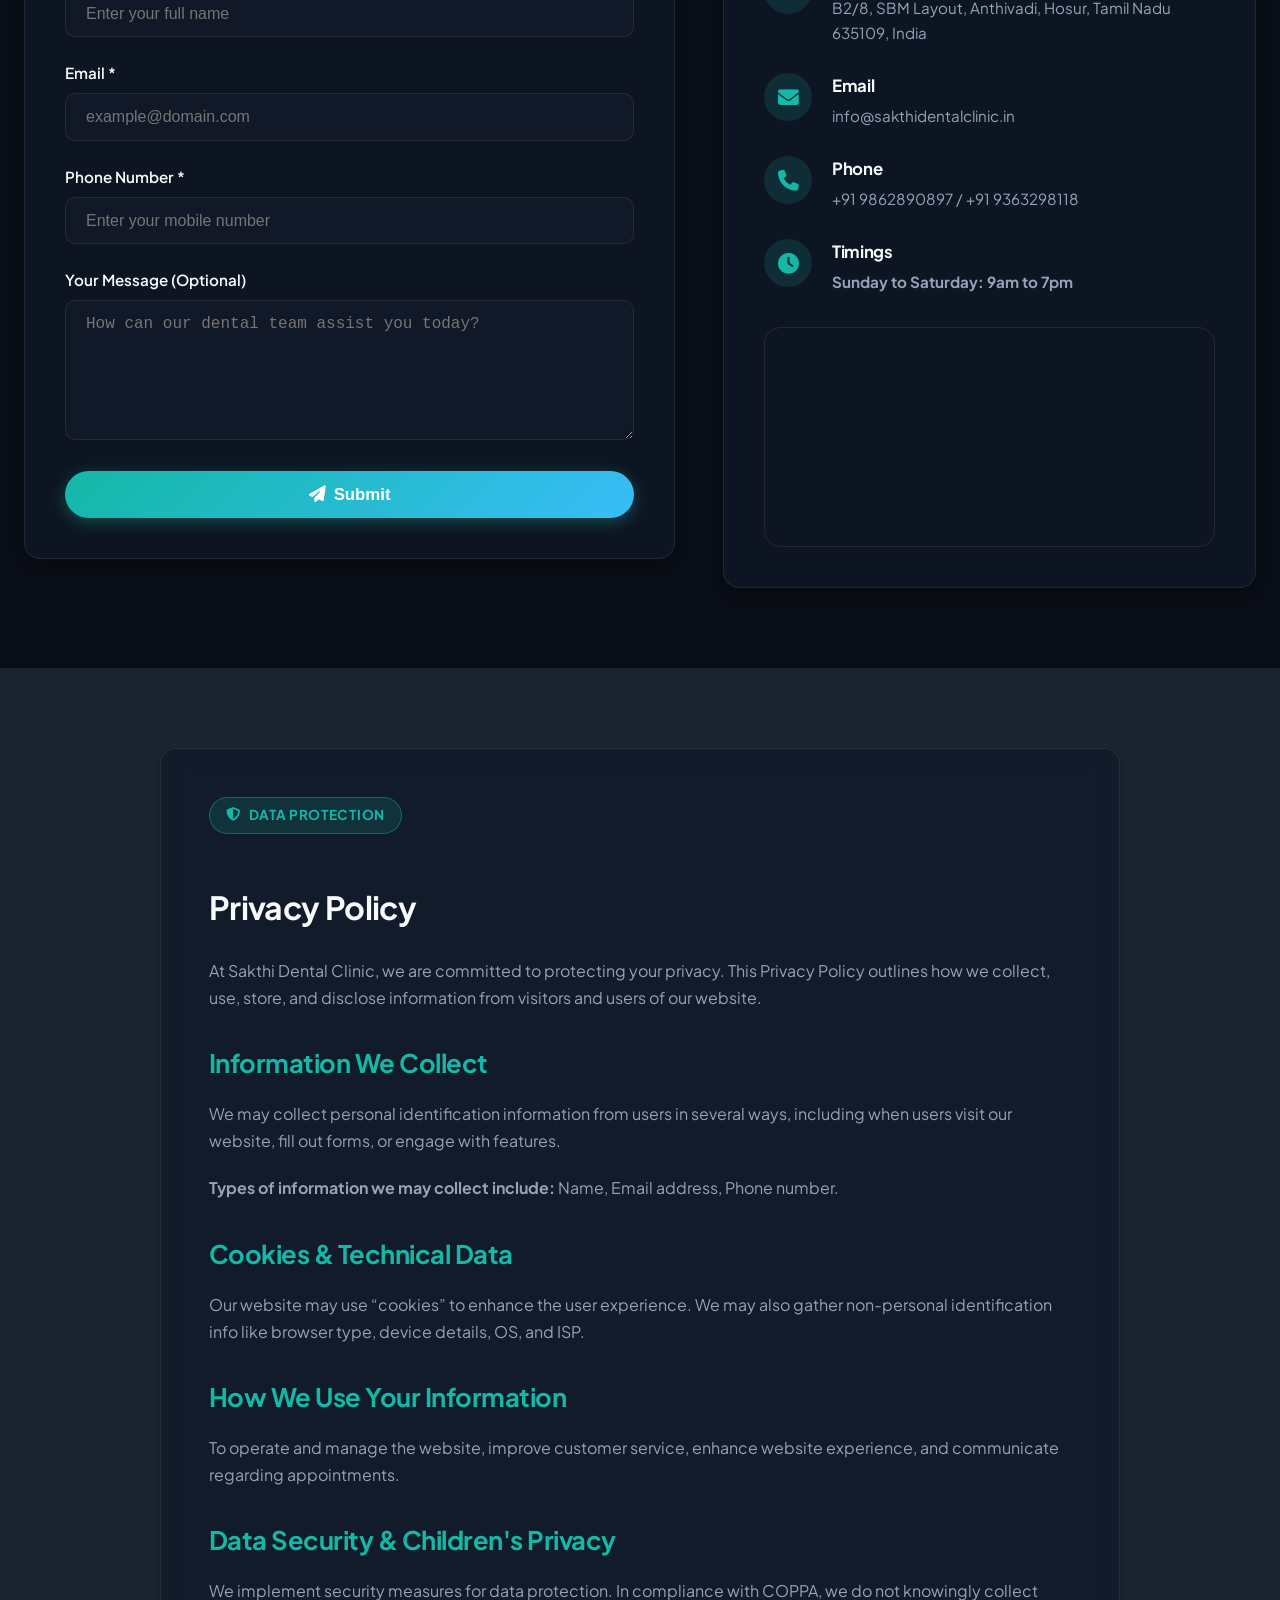
==== commit aa08aefe: "fix: Replace background-image div with explicit img tag for guaranteed auth modal image rendering" ====
--- a/index.html
+++ b/index.html
@@ -1654,7 +1654,7 @@
 
         <!-- Visual Side -->
         <div class="auth-visual-side">
-          <div class="auth-visual-bg" id="authVisualBg" style="background-image: url('./assets/images/auth_banner.jpg');"></div>
+          <img src="./assets/images/auth_banner.jpg" id="authVisualImg" class="auth-visual-img" alt="Sakthi Dental Clinic Showcase">
           <div class="auth-visual-overlay">
             <div class="auth-visual-header">
               <div class="logo">
--- a/style.css
+++ b/style.css
@@ -2562,17 +2562,20 @@
   min-height: 550px;
 }
 
-.auth-visual-bg {
+.auth-visual-img {
   position: absolute;
-  inset: 0;
-  background-size: cover;
-  background-position: center;
-  background-repeat: no-repeat;
-  transition: all 0.6s cubic-bezier(0.16, 1, 0.3, 1);
+  top: 0;
+  left: 0;
+  width: 100%;
+  height: 100%;
+  object-fit: cover;
+  object-position: center;
+  z-index: 1;
+  transition: transform 0.6s cubic-bezier(0.16, 1, 0.3, 1);
   filter: brightness(0.92) contrast(1.05);
 }
 
-.auth-visual-side:hover .auth-visual-bg {
+.auth-visual-side:hover .auth-visual-img {
   transform: scale(1.05);
   filter: brightness(1) contrast(1.1);
 }
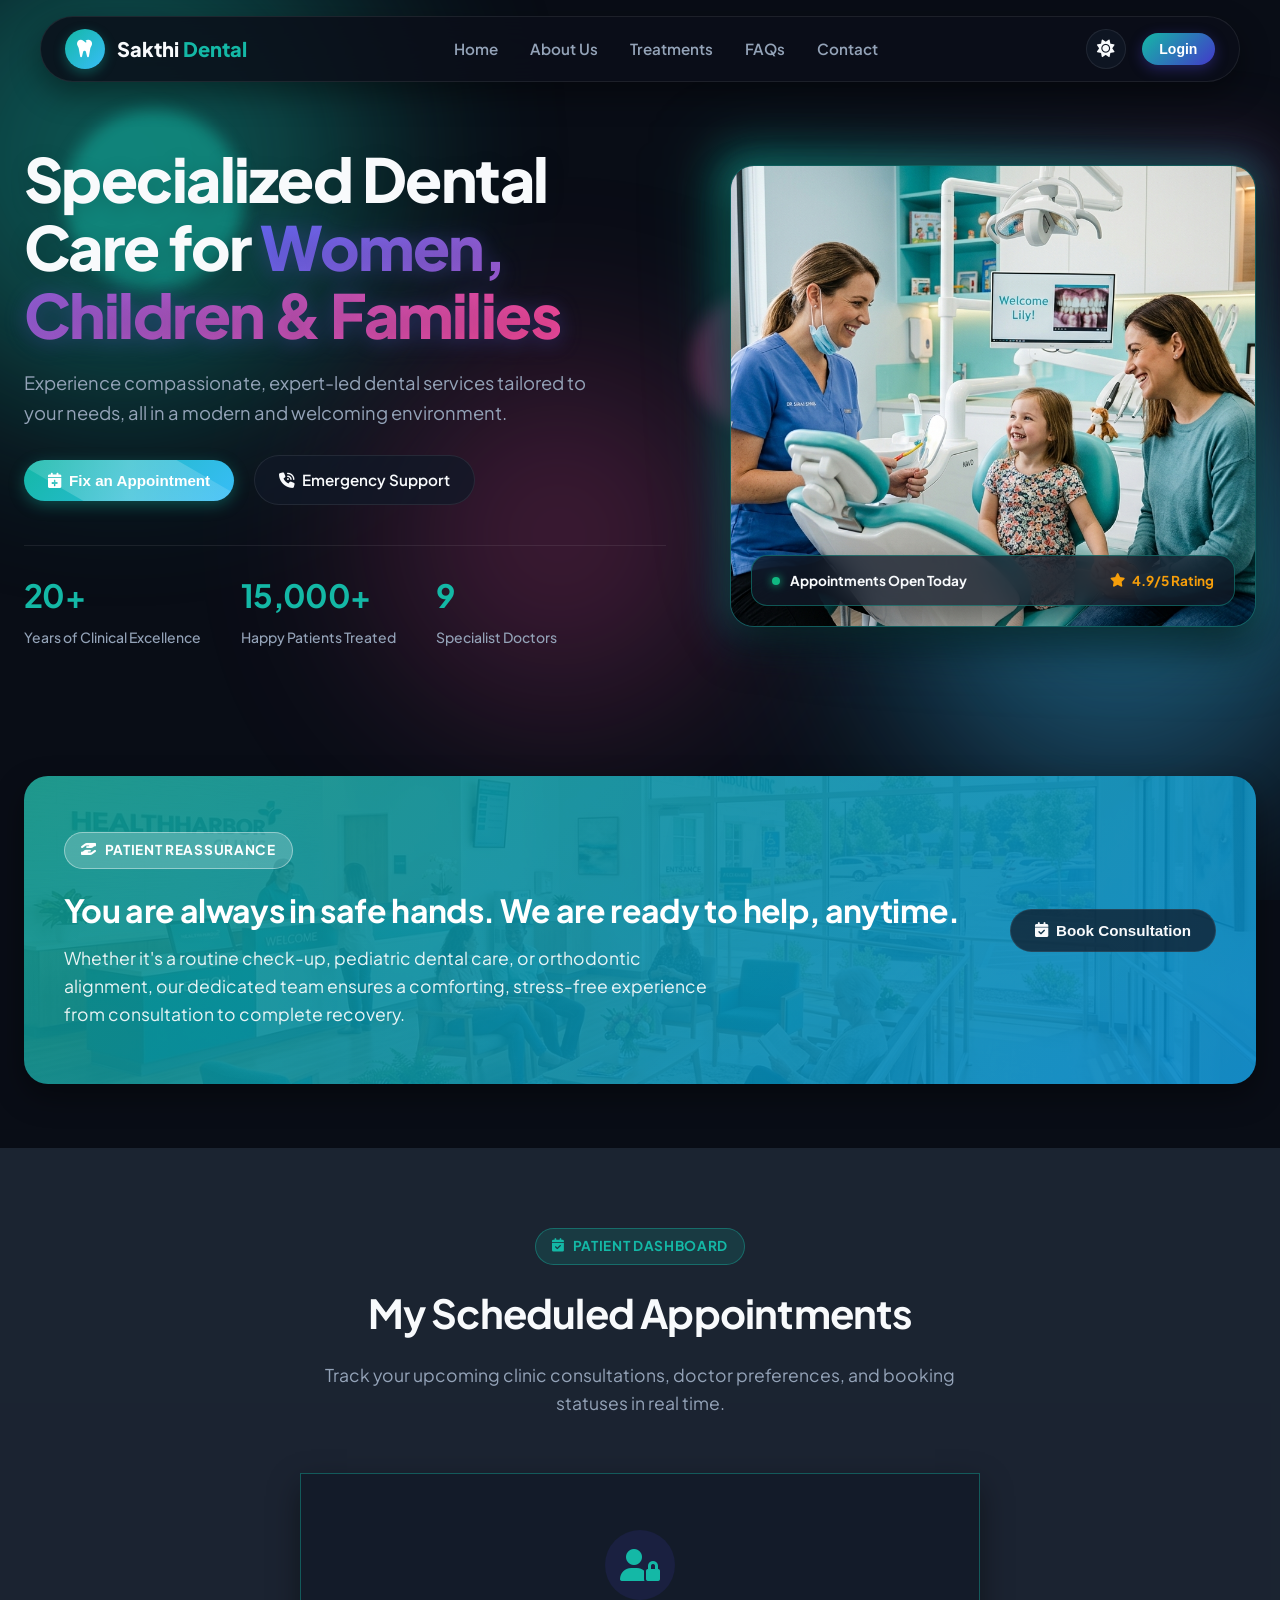
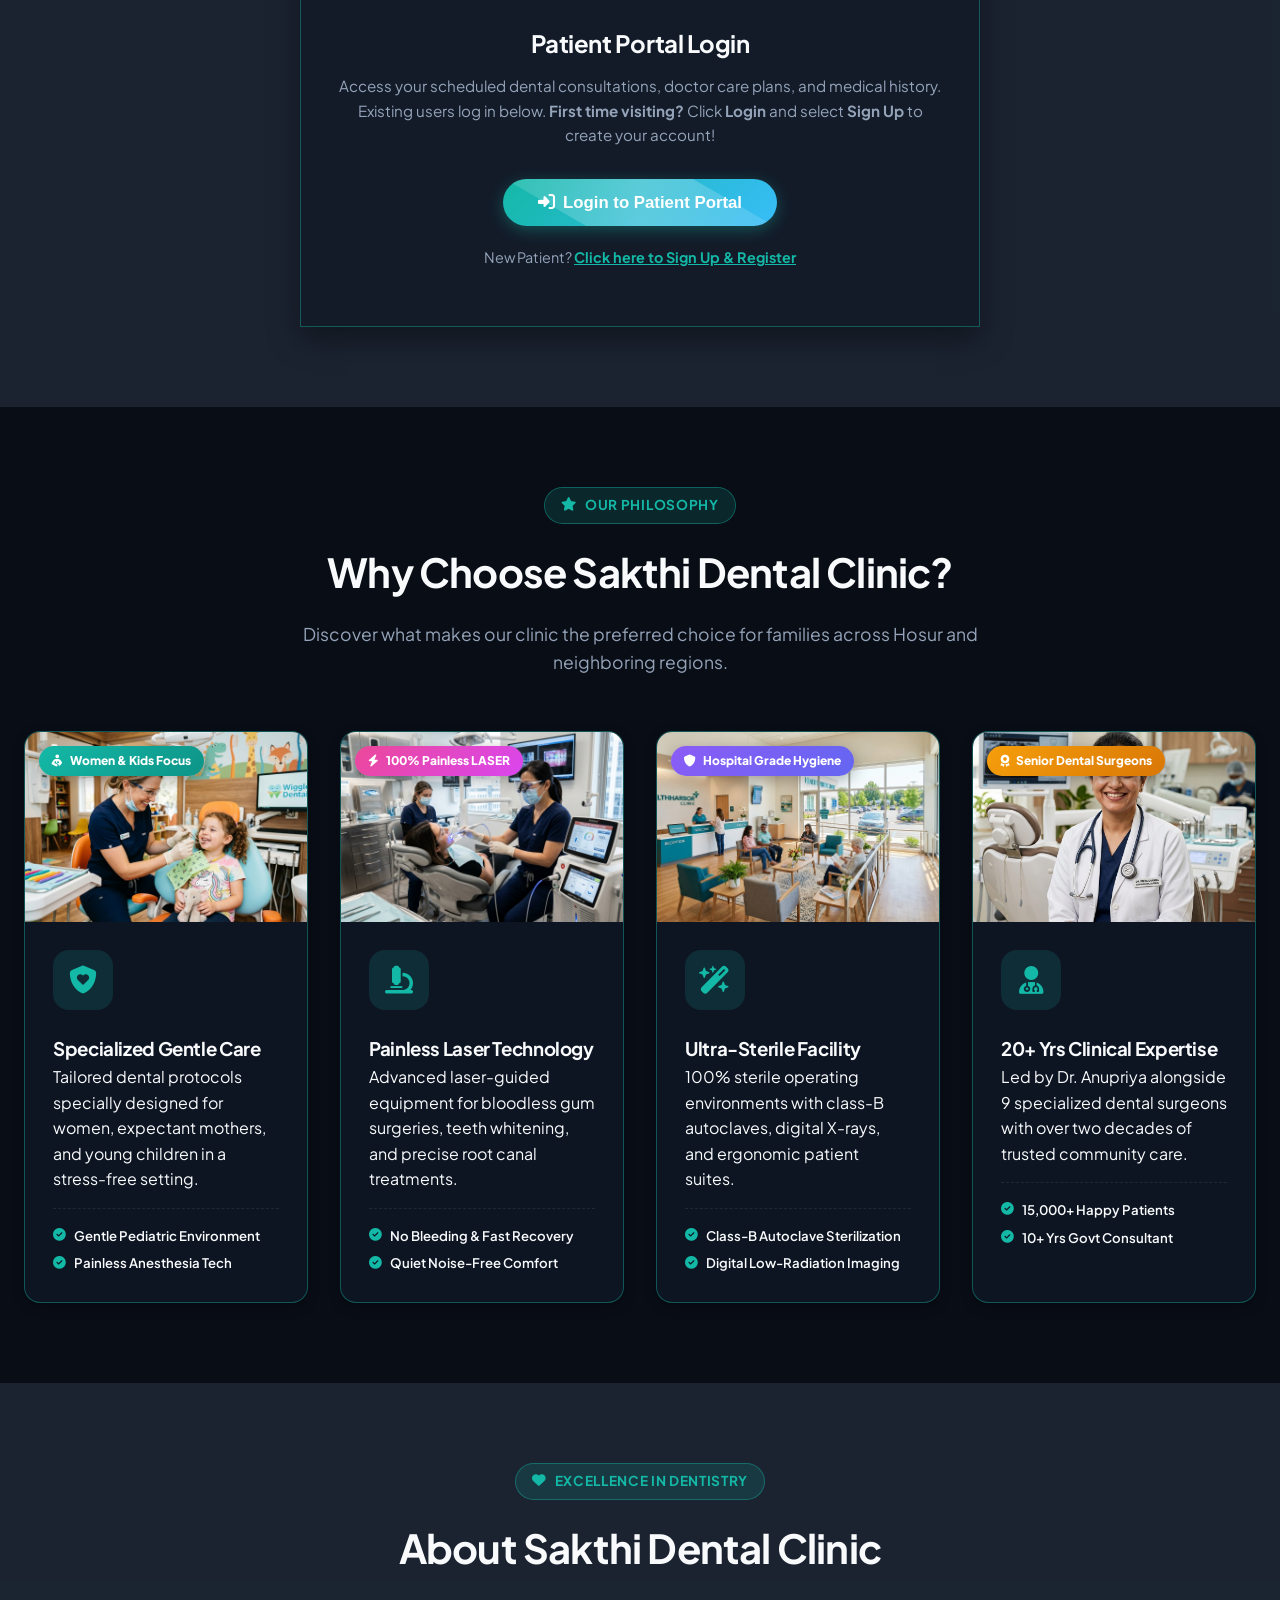
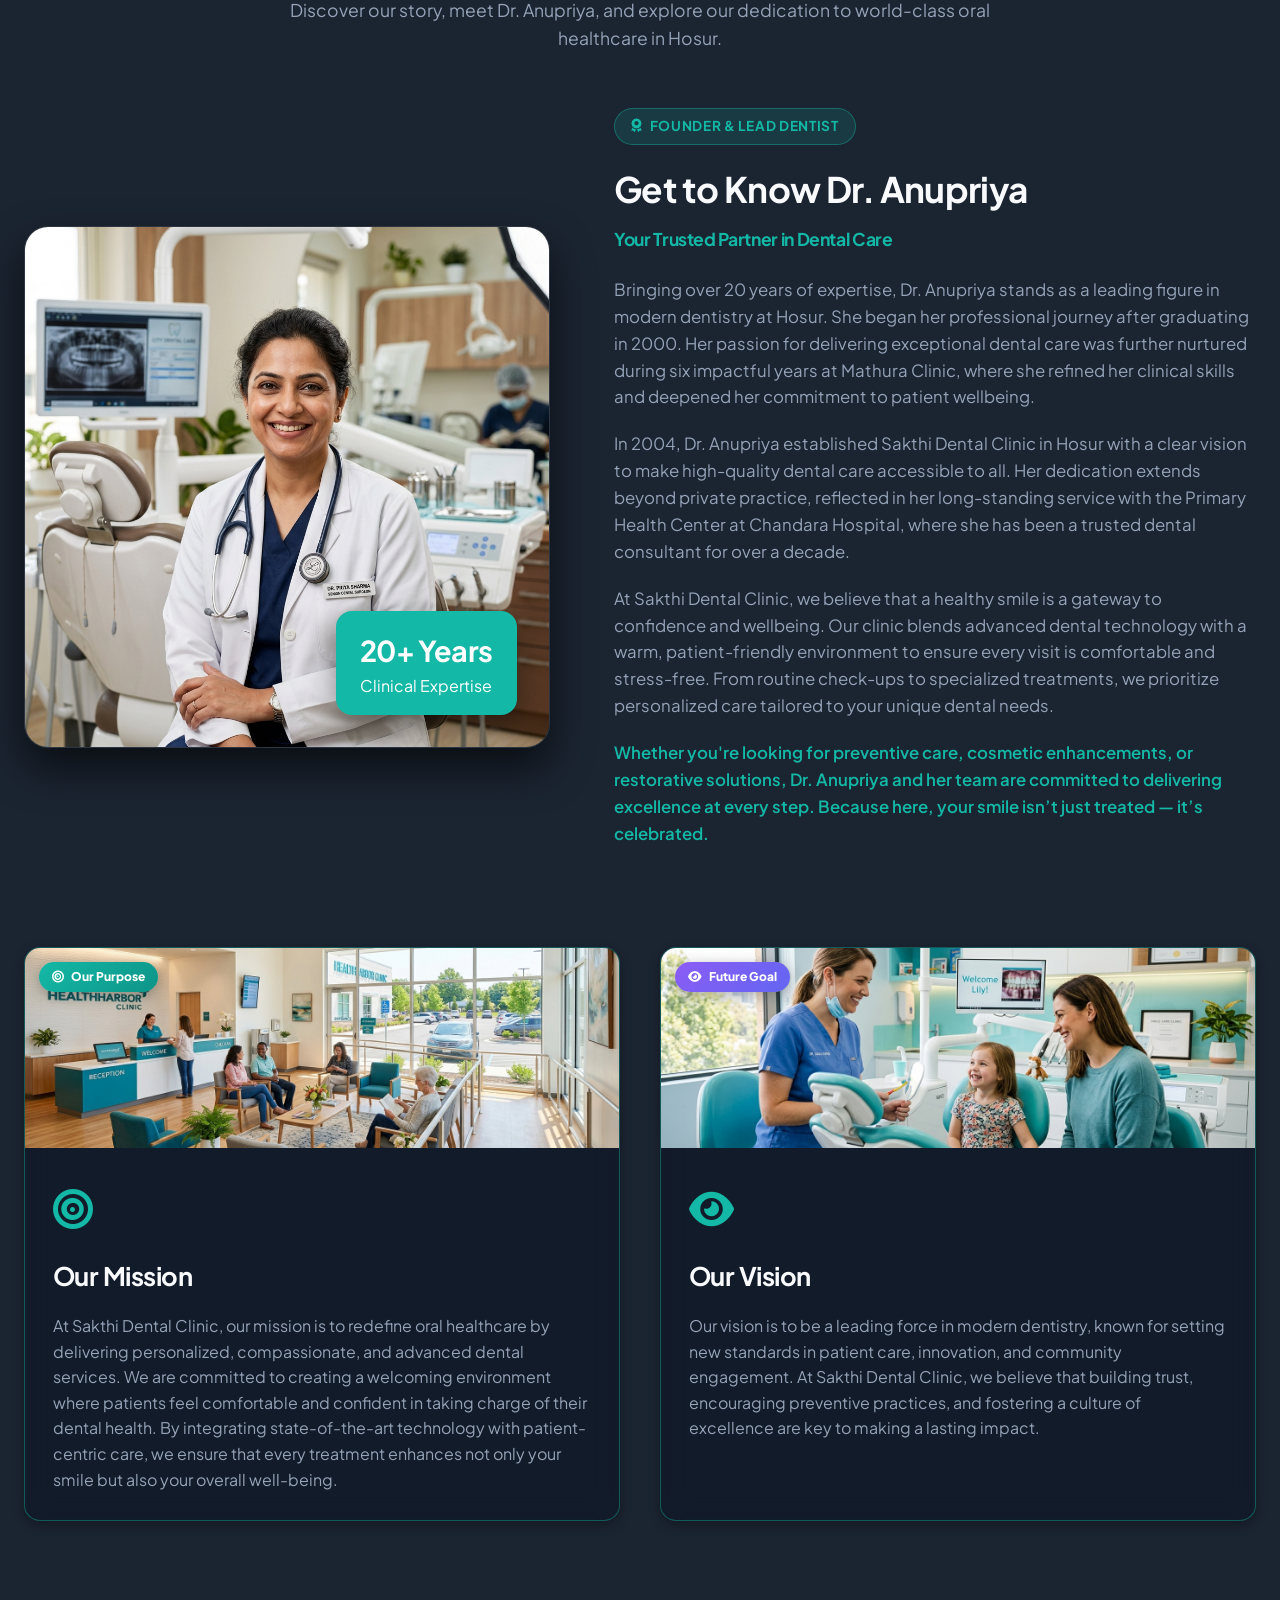
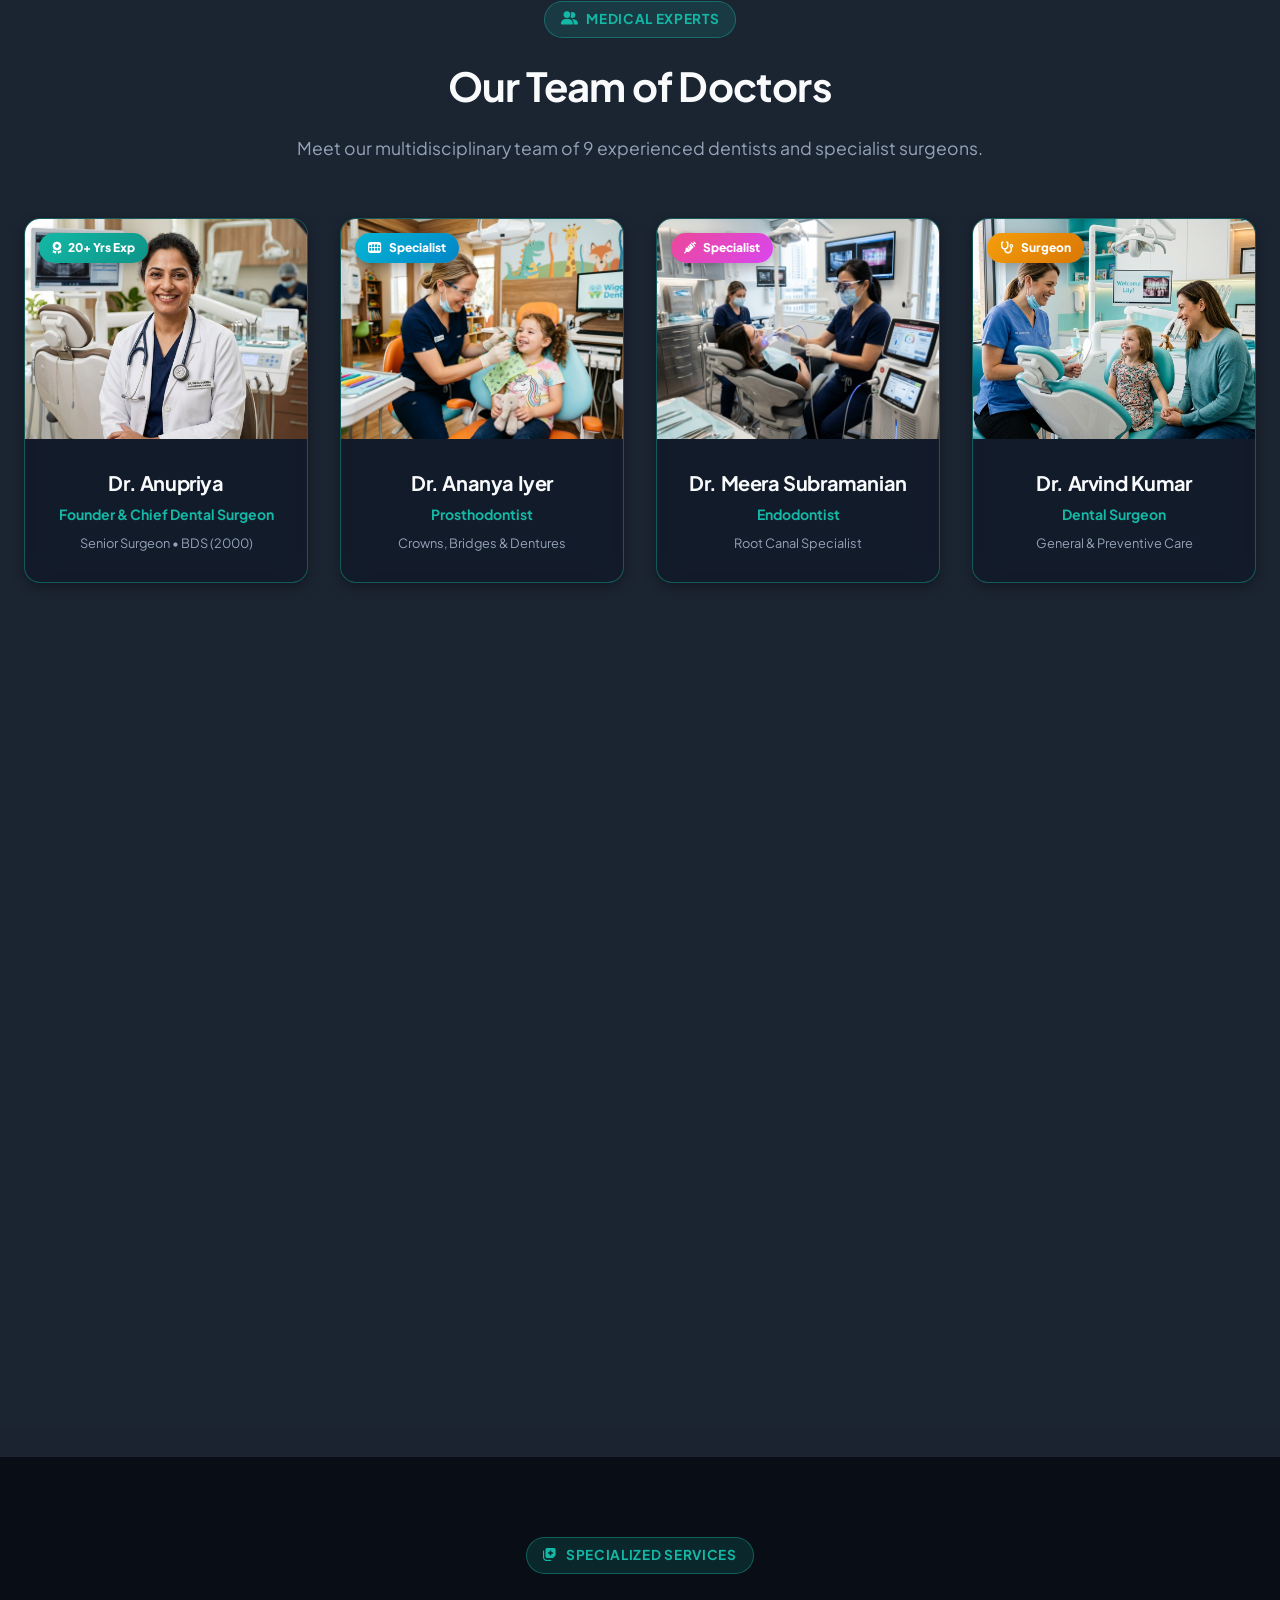
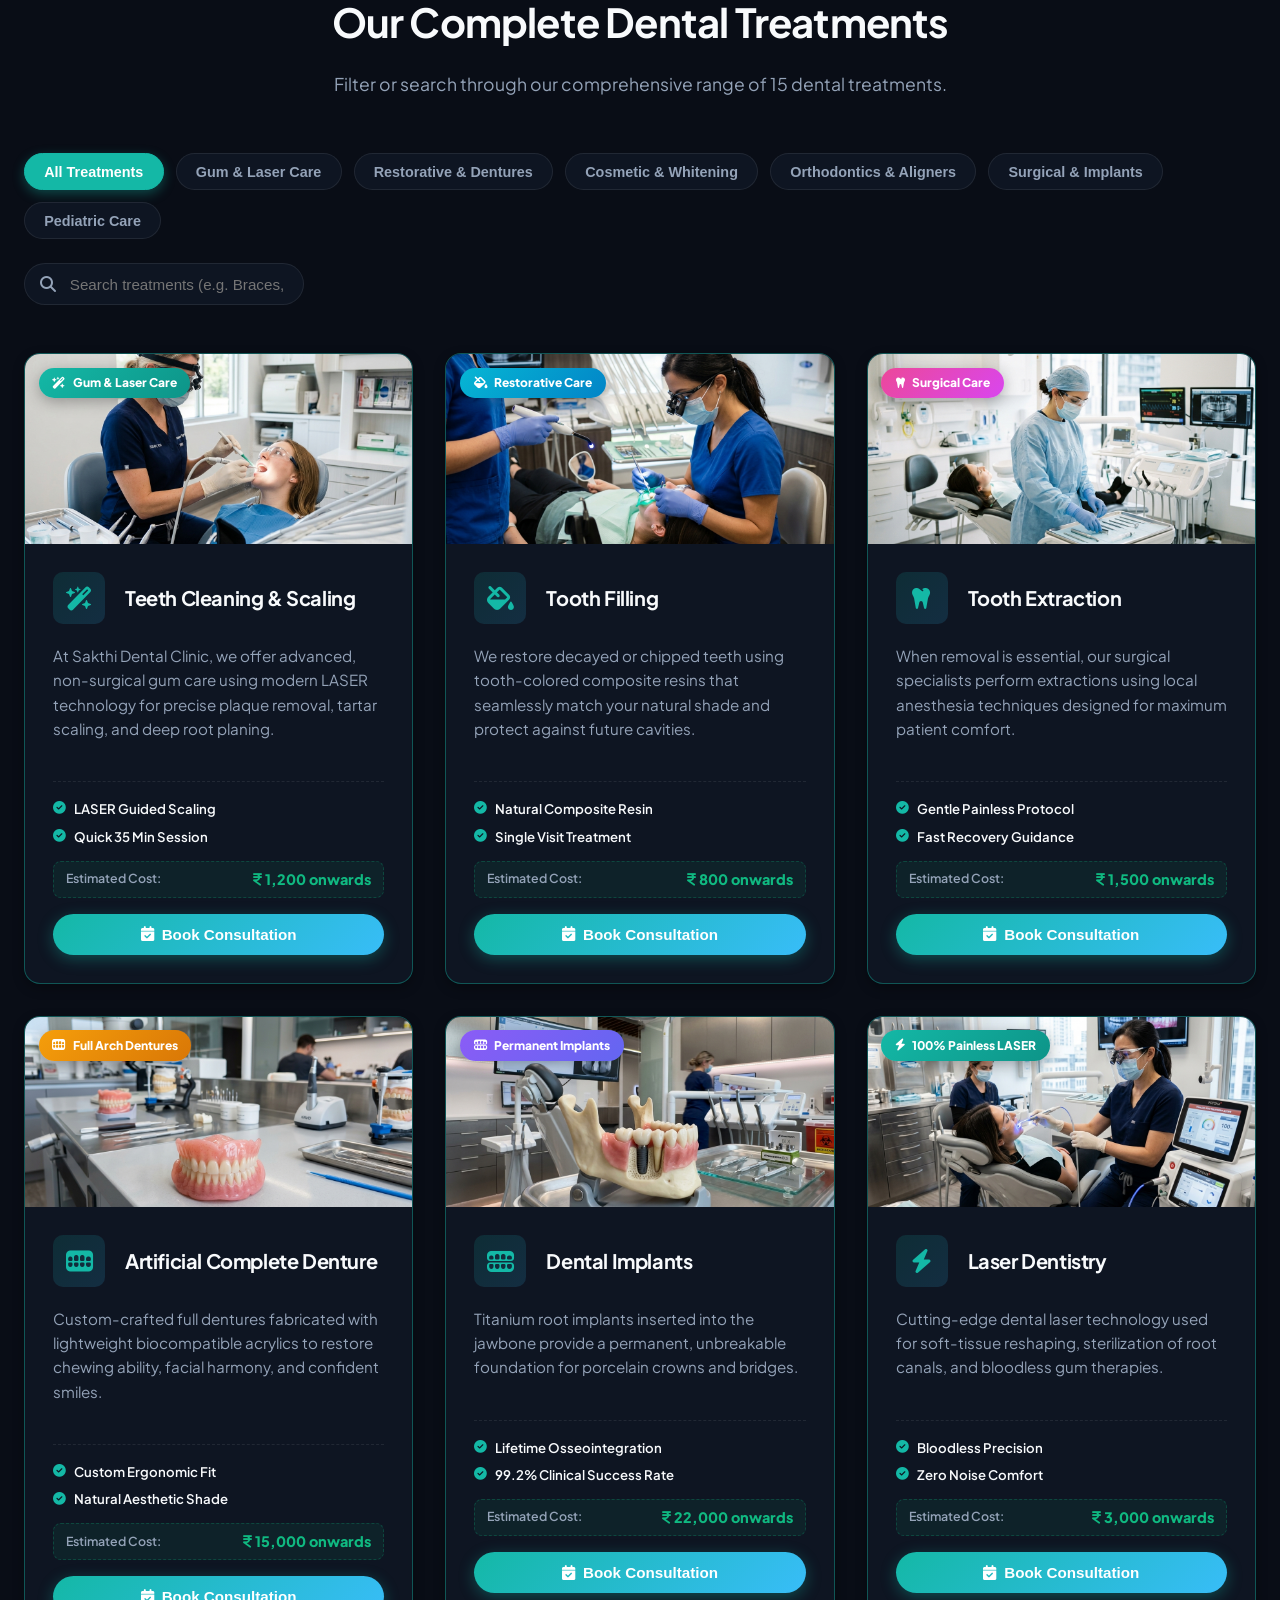
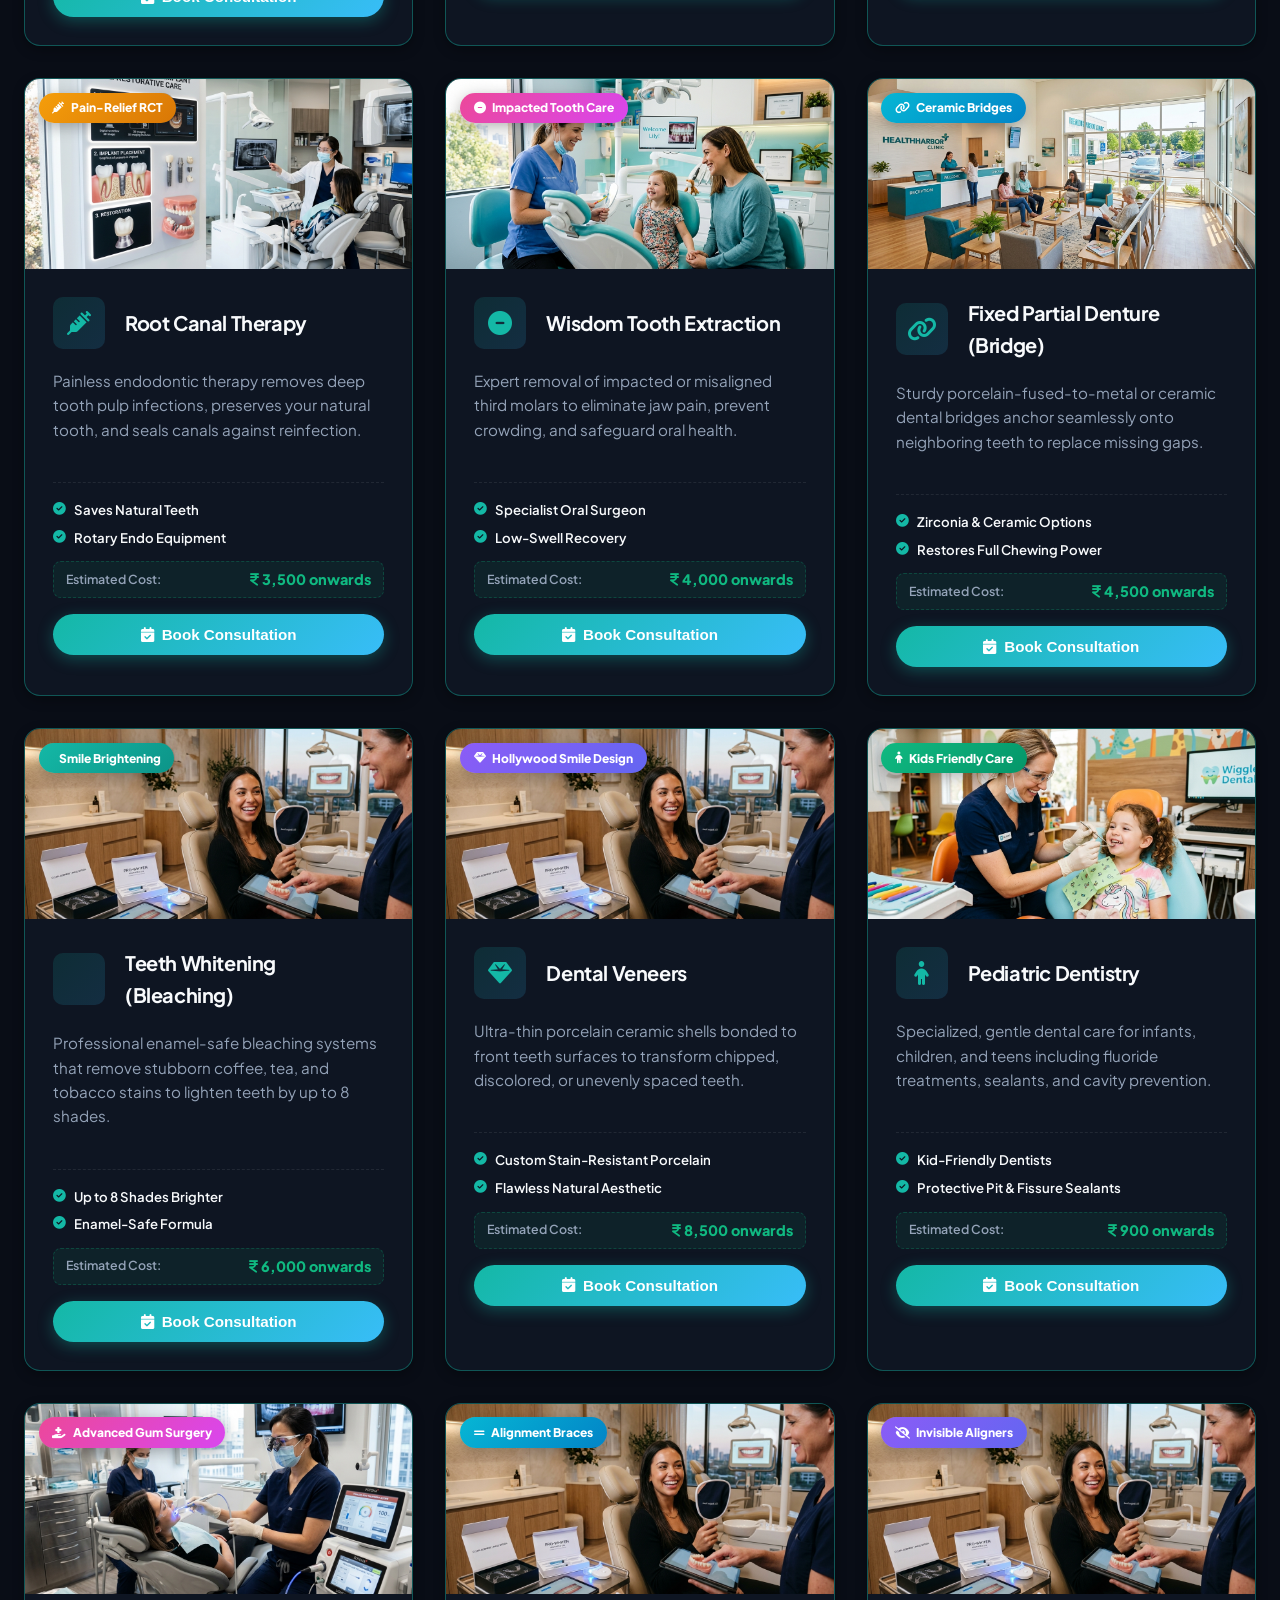
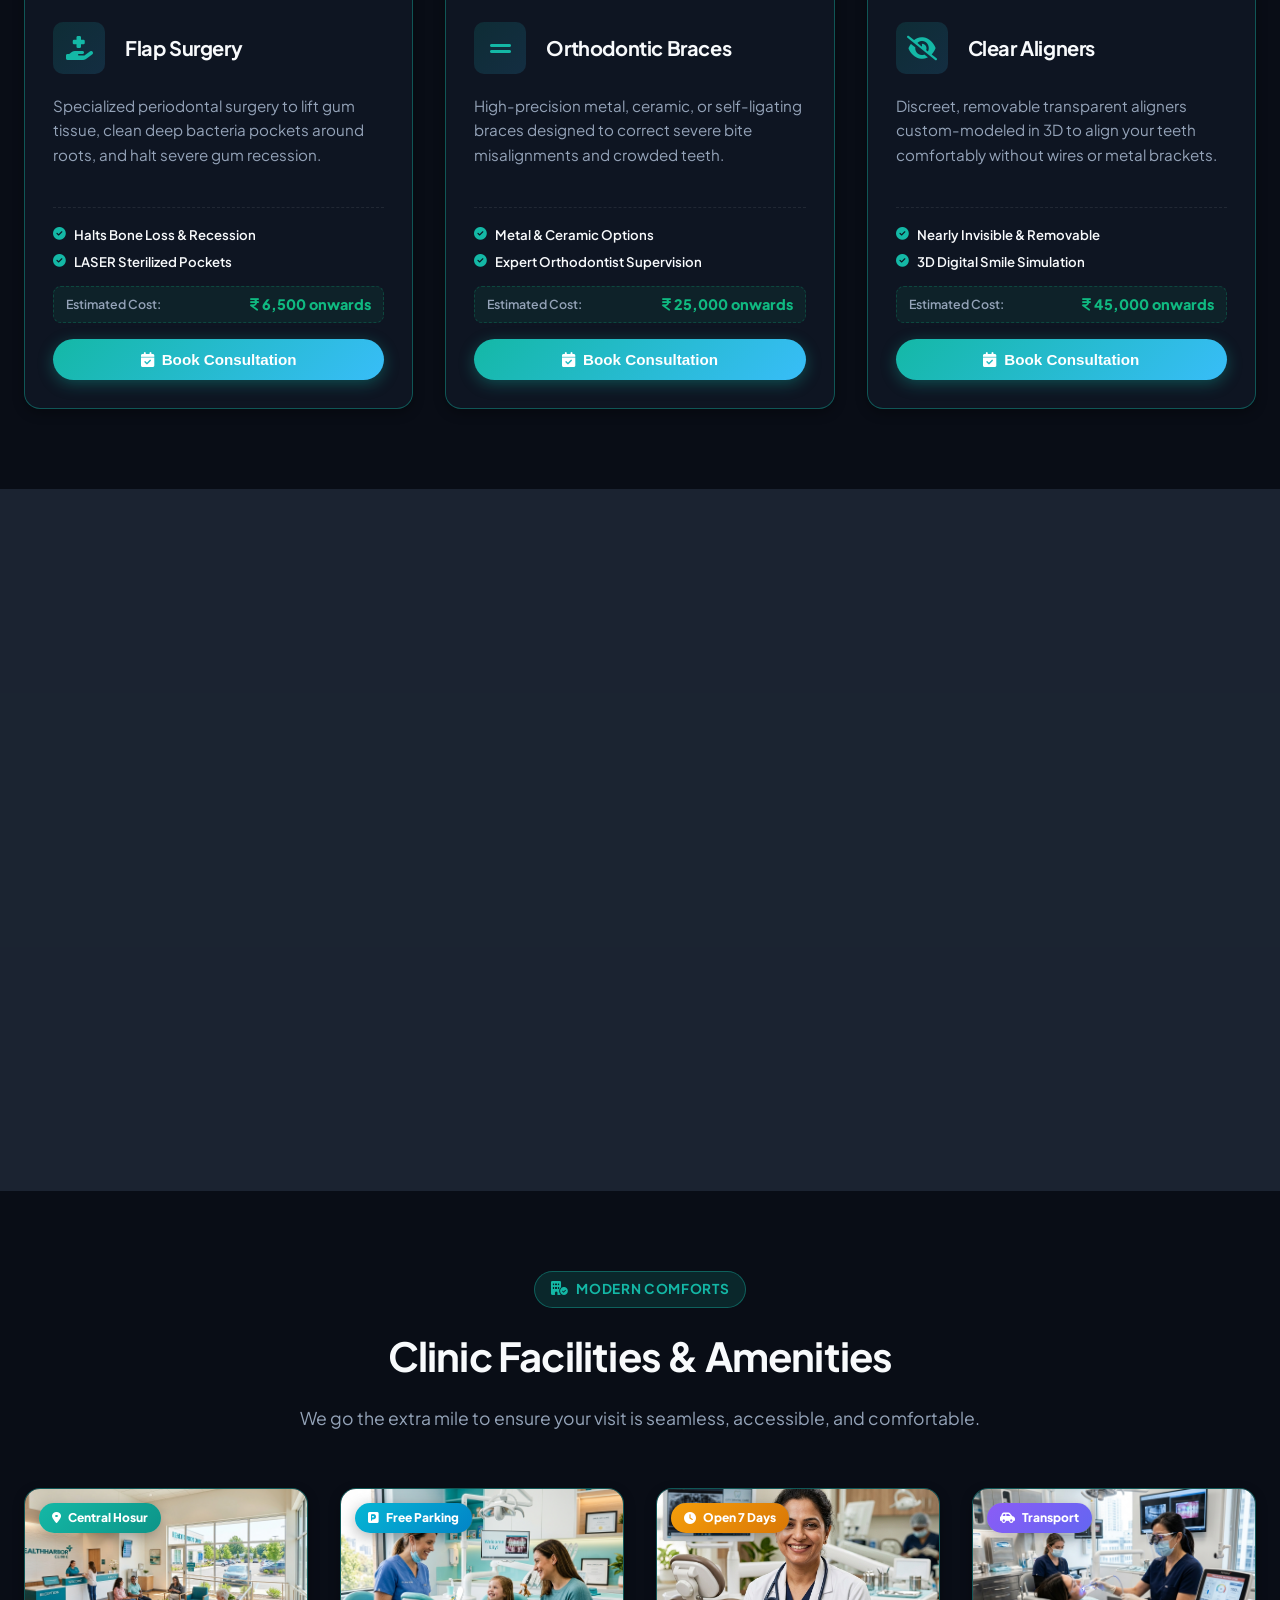
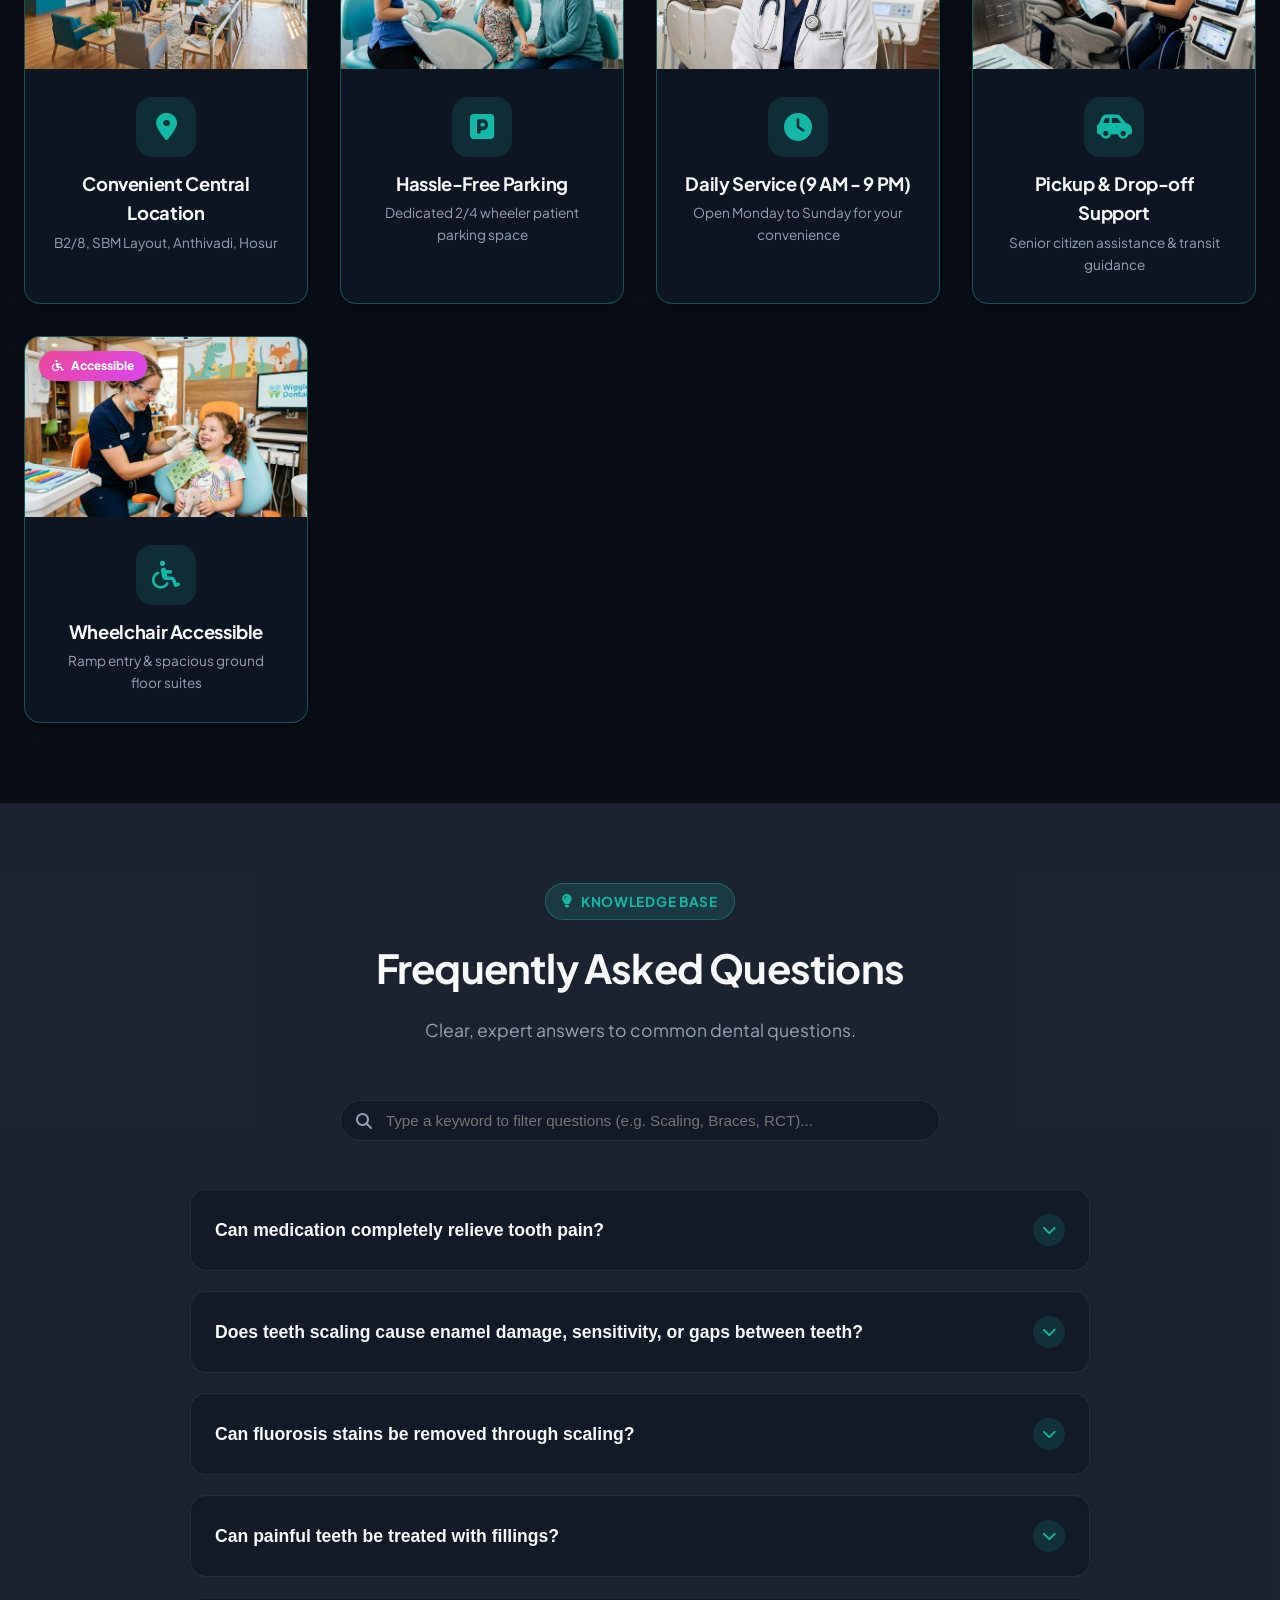
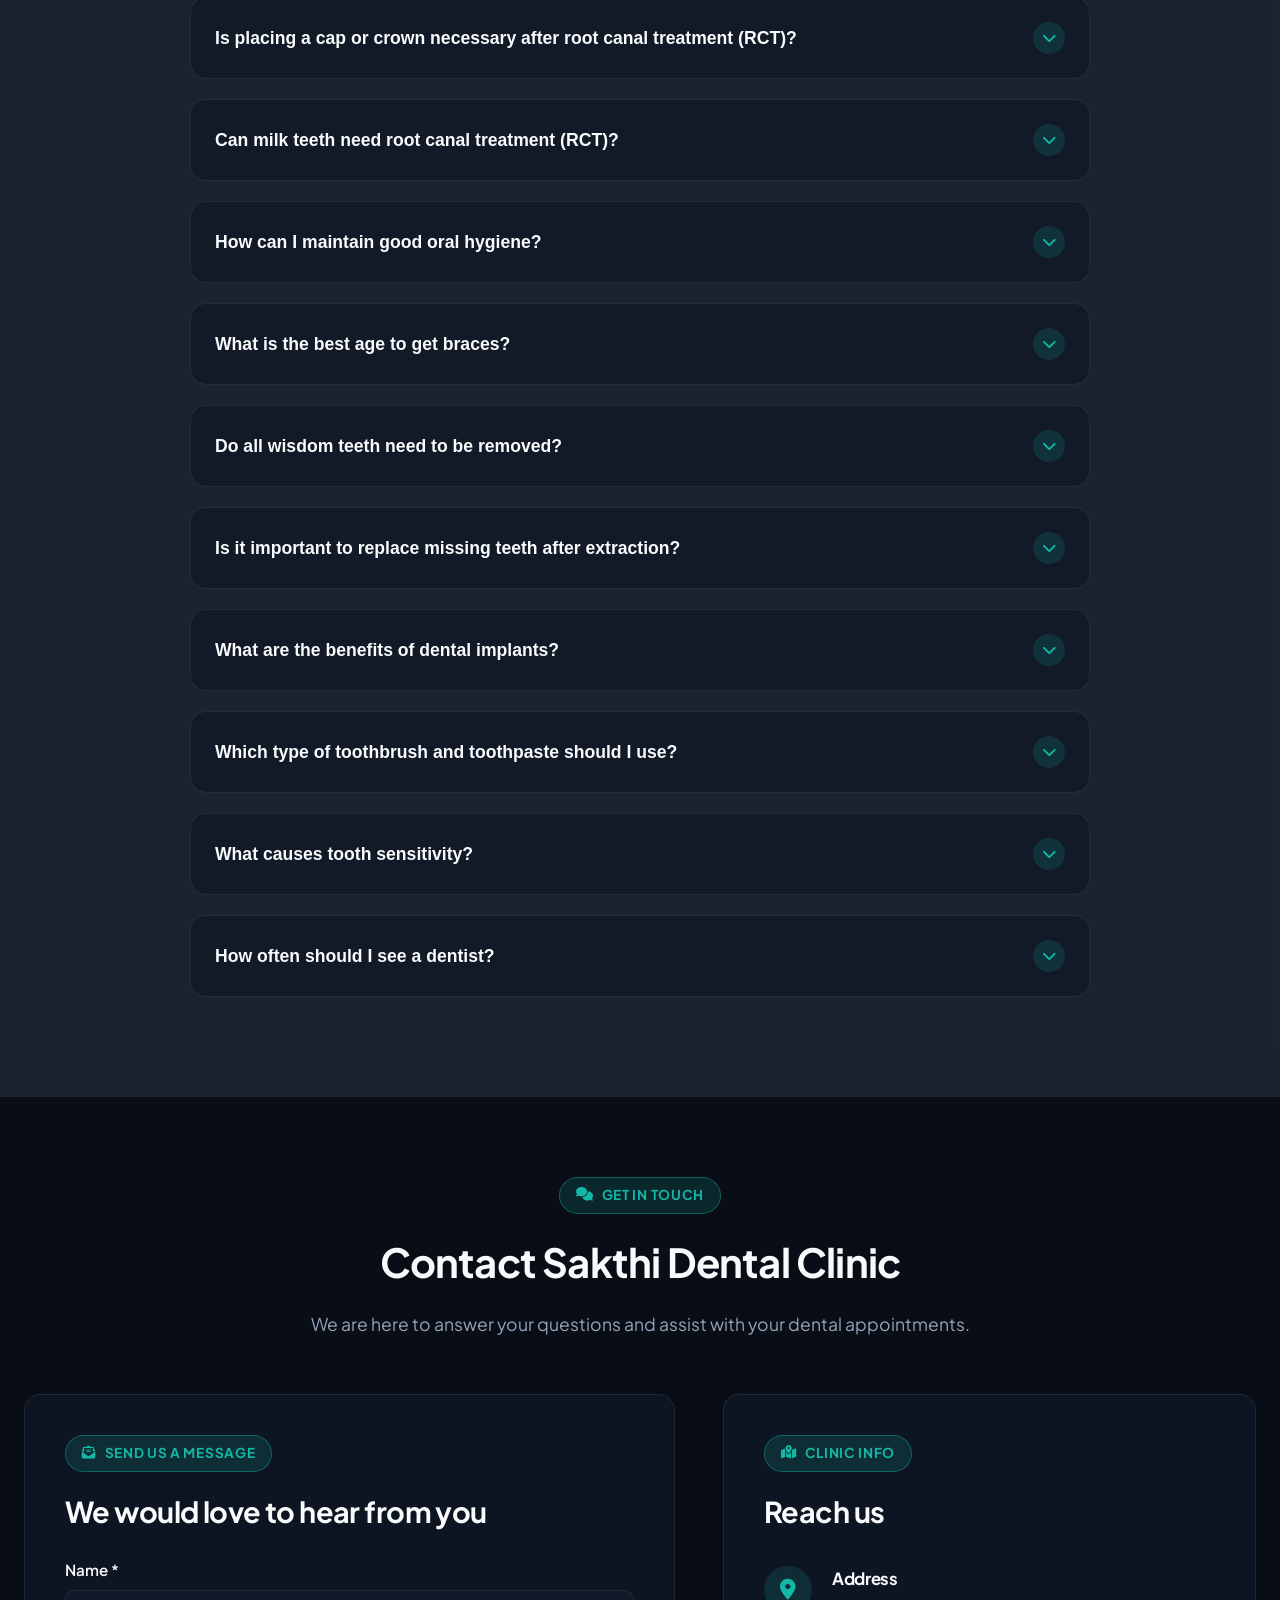
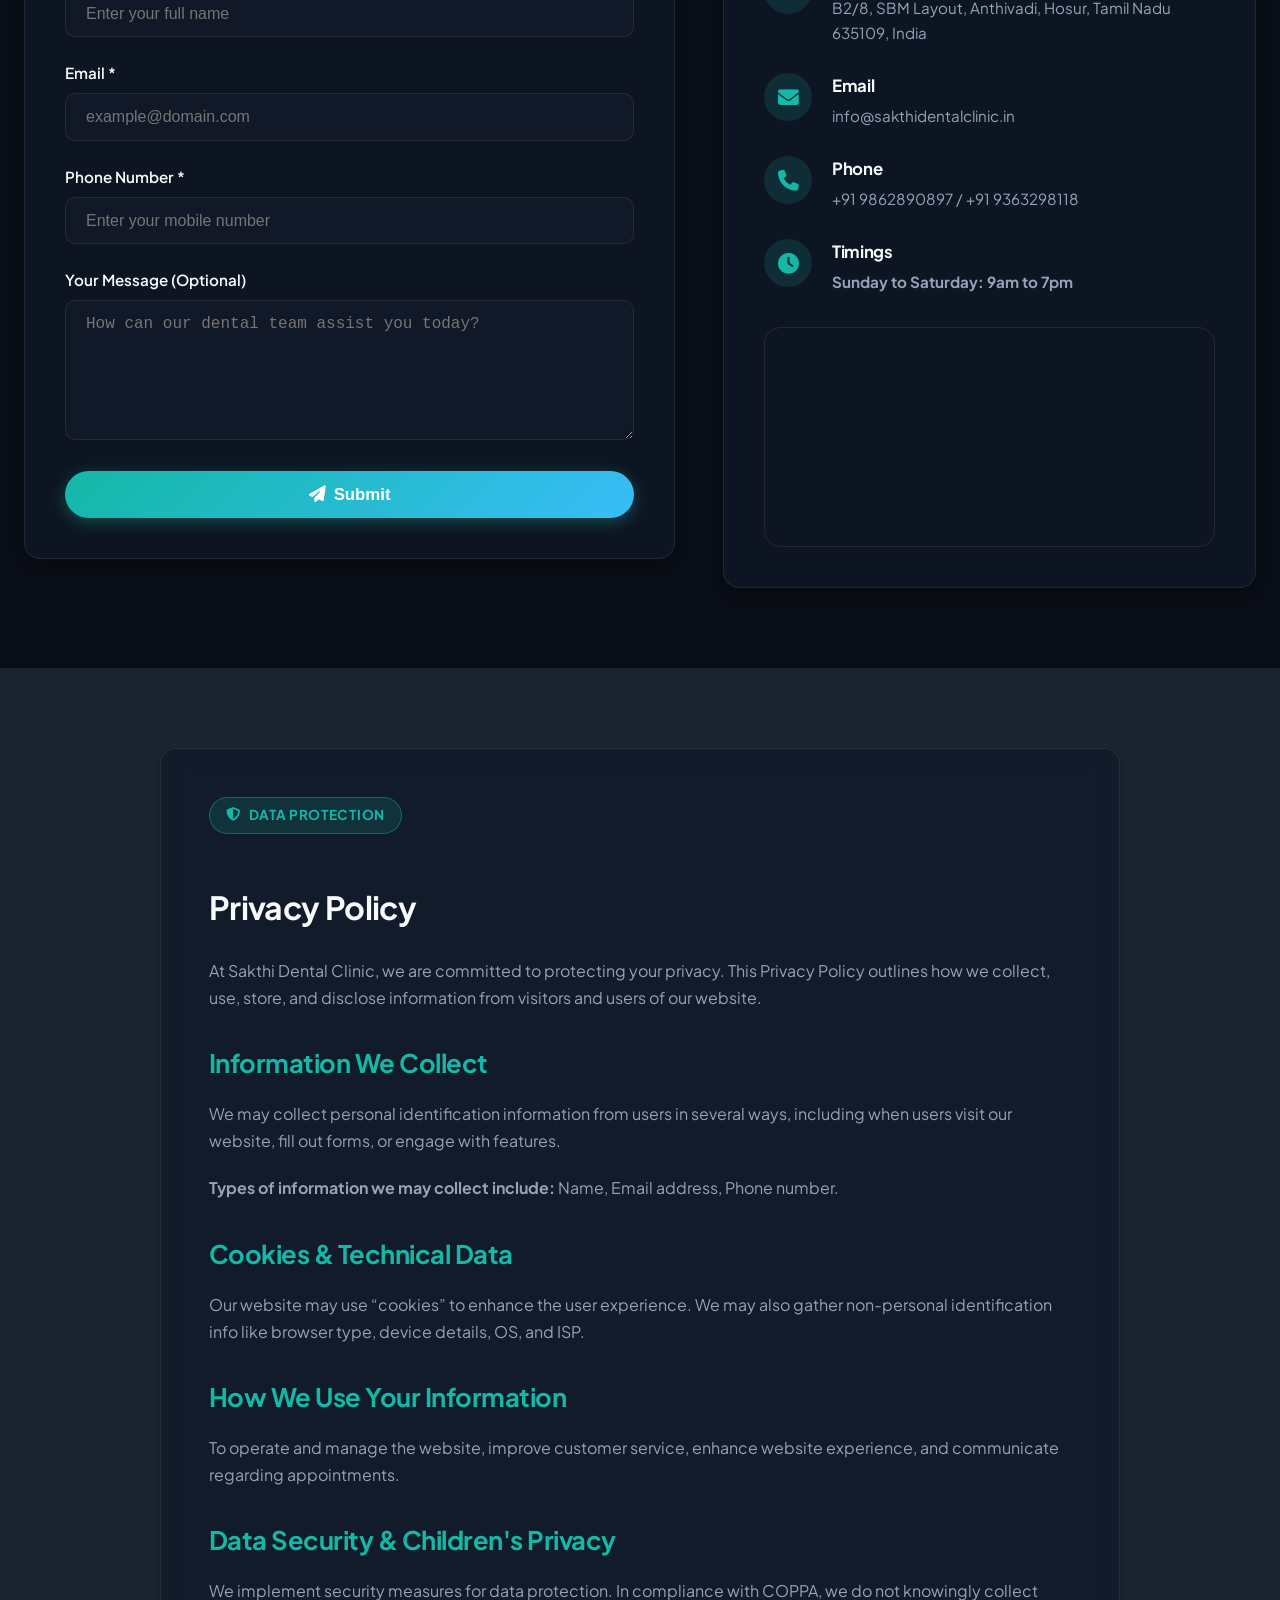
==== commit 822cbf9a: "fix: Add form-side header image banner and ensure auth visual side image renders across all viewport" ====
--- a/index.html
+++ b/index.html
@@ -1535,6 +1535,11 @@
       <div class="auth-card-body">
         <!-- Form Side -->
         <div class="auth-form-side">
+          <!-- Relevant Dental Clinic Header Image -->
+          <div class="auth-form-header-img">
+            <img id="authFormHeaderImg" src="./assets/images/auth_banner.jpg" alt="Sakthi Dental Clinic Showcase">
+          </div>
+
           <!-- Auth Mode Tabs (Sign In / Sign Up) -->
           <div class="auth-mode-switch">
             <button type="button" class="auth-mode-btn active" id="tabBtnSignIn" data-tab="signin">Sign In</button>
--- a/style.css
+++ b/style.css
@@ -2296,12 +2296,36 @@
   .auth-card-body, .auth-card-body.reverse-layout {
     flex-direction: column;
   }
-  .auth-visual-side {
-    display: none;
-  }
-  .auth-form-side {
+  .auth-form-side, .auth-visual-side {
     width: 100%;
   }
+  .auth-visual-side {
+    min-height: 240px;
+  }
+}
+
+/* Relevant Dental Clinic Header Image inside Form Side */
+.auth-form-header-img {
+  width: 100%;
+  height: 120px;
+  border-radius: 16px;
+  overflow: hidden;
+  margin-bottom: 1.25rem;
+  box-shadow: 0 4px 20px rgba(0, 0, 0, 0.4);
+  border: 1px solid rgba(255, 255, 255, 0.12);
+  flex-shrink: 0;
+}
+
+.auth-form-header-img img {
+  width: 100%;
+  height: 100%;
+  object-fit: cover;
+  object-position: center;
+  transition: transform 0.5s ease;
+}
+
+.auth-form-header-img:hover img {
+  transform: scale(1.05);
 }
 
 /* Form Side */
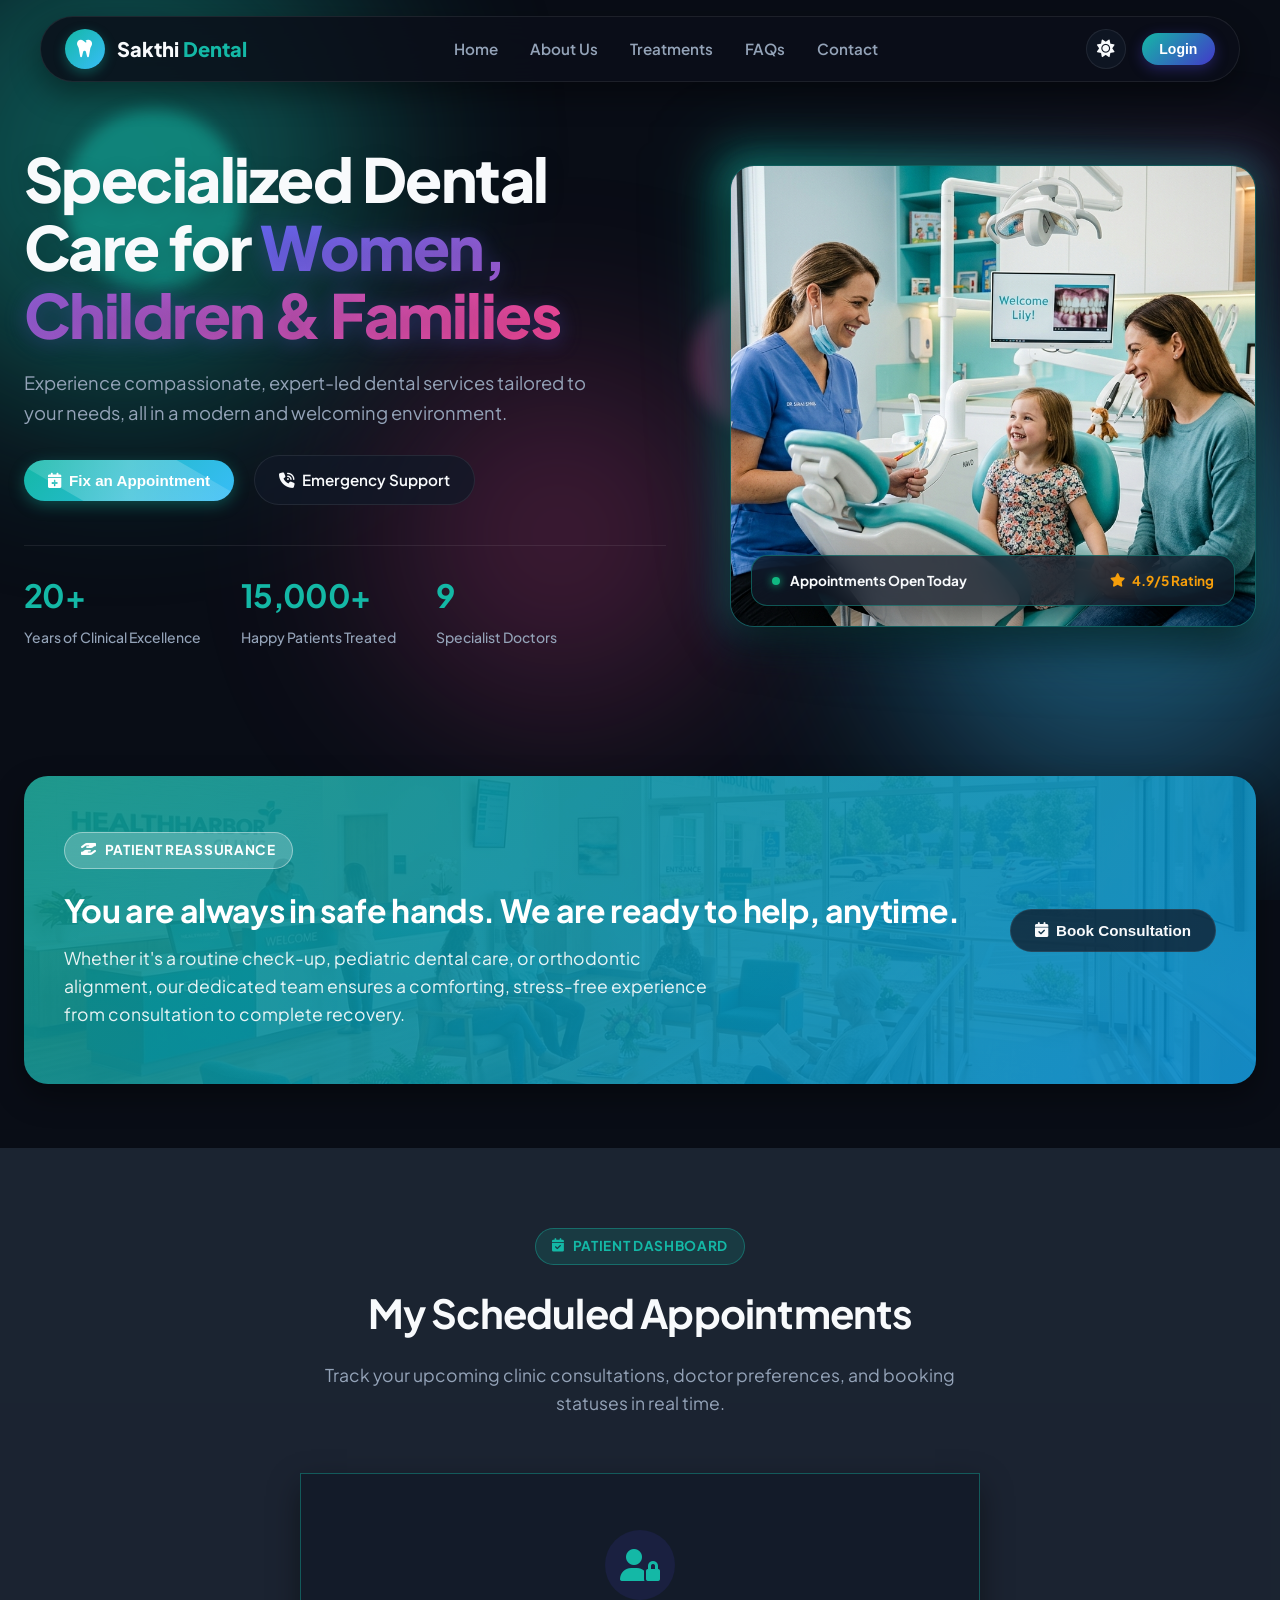
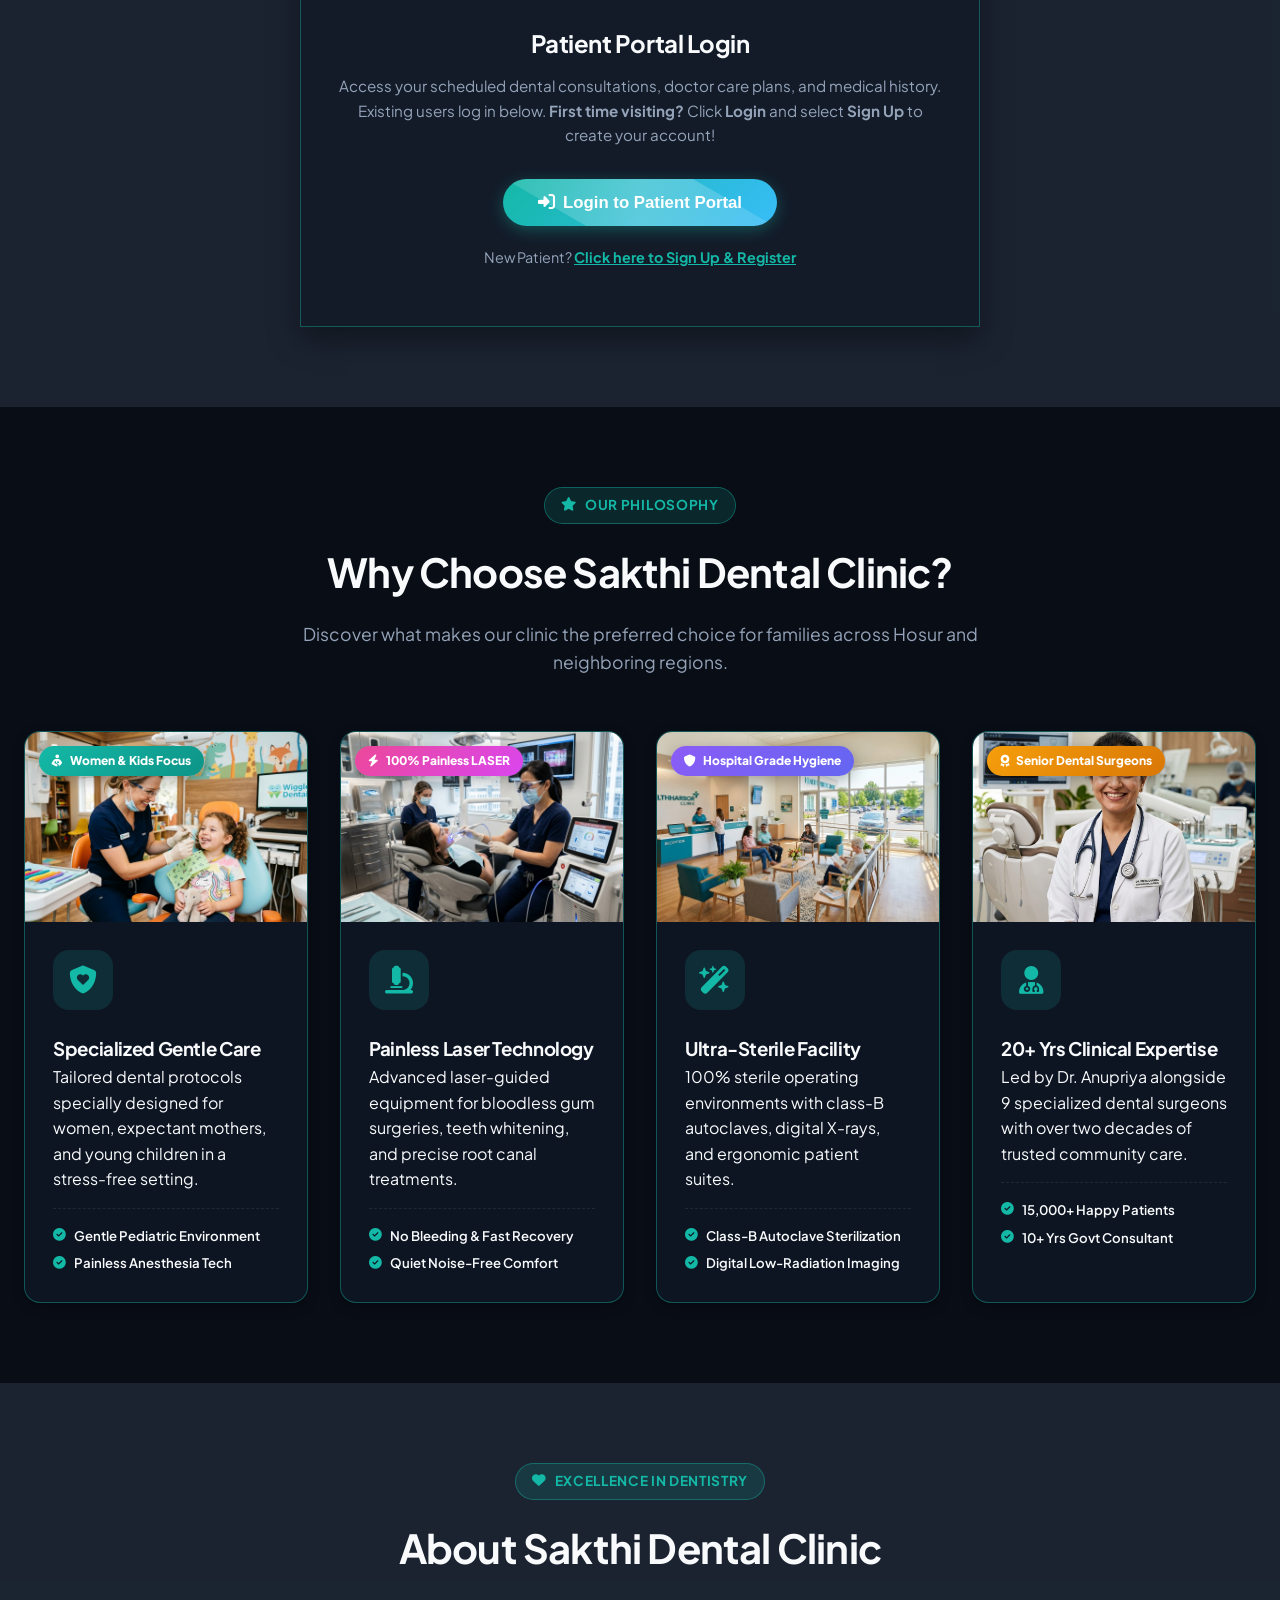
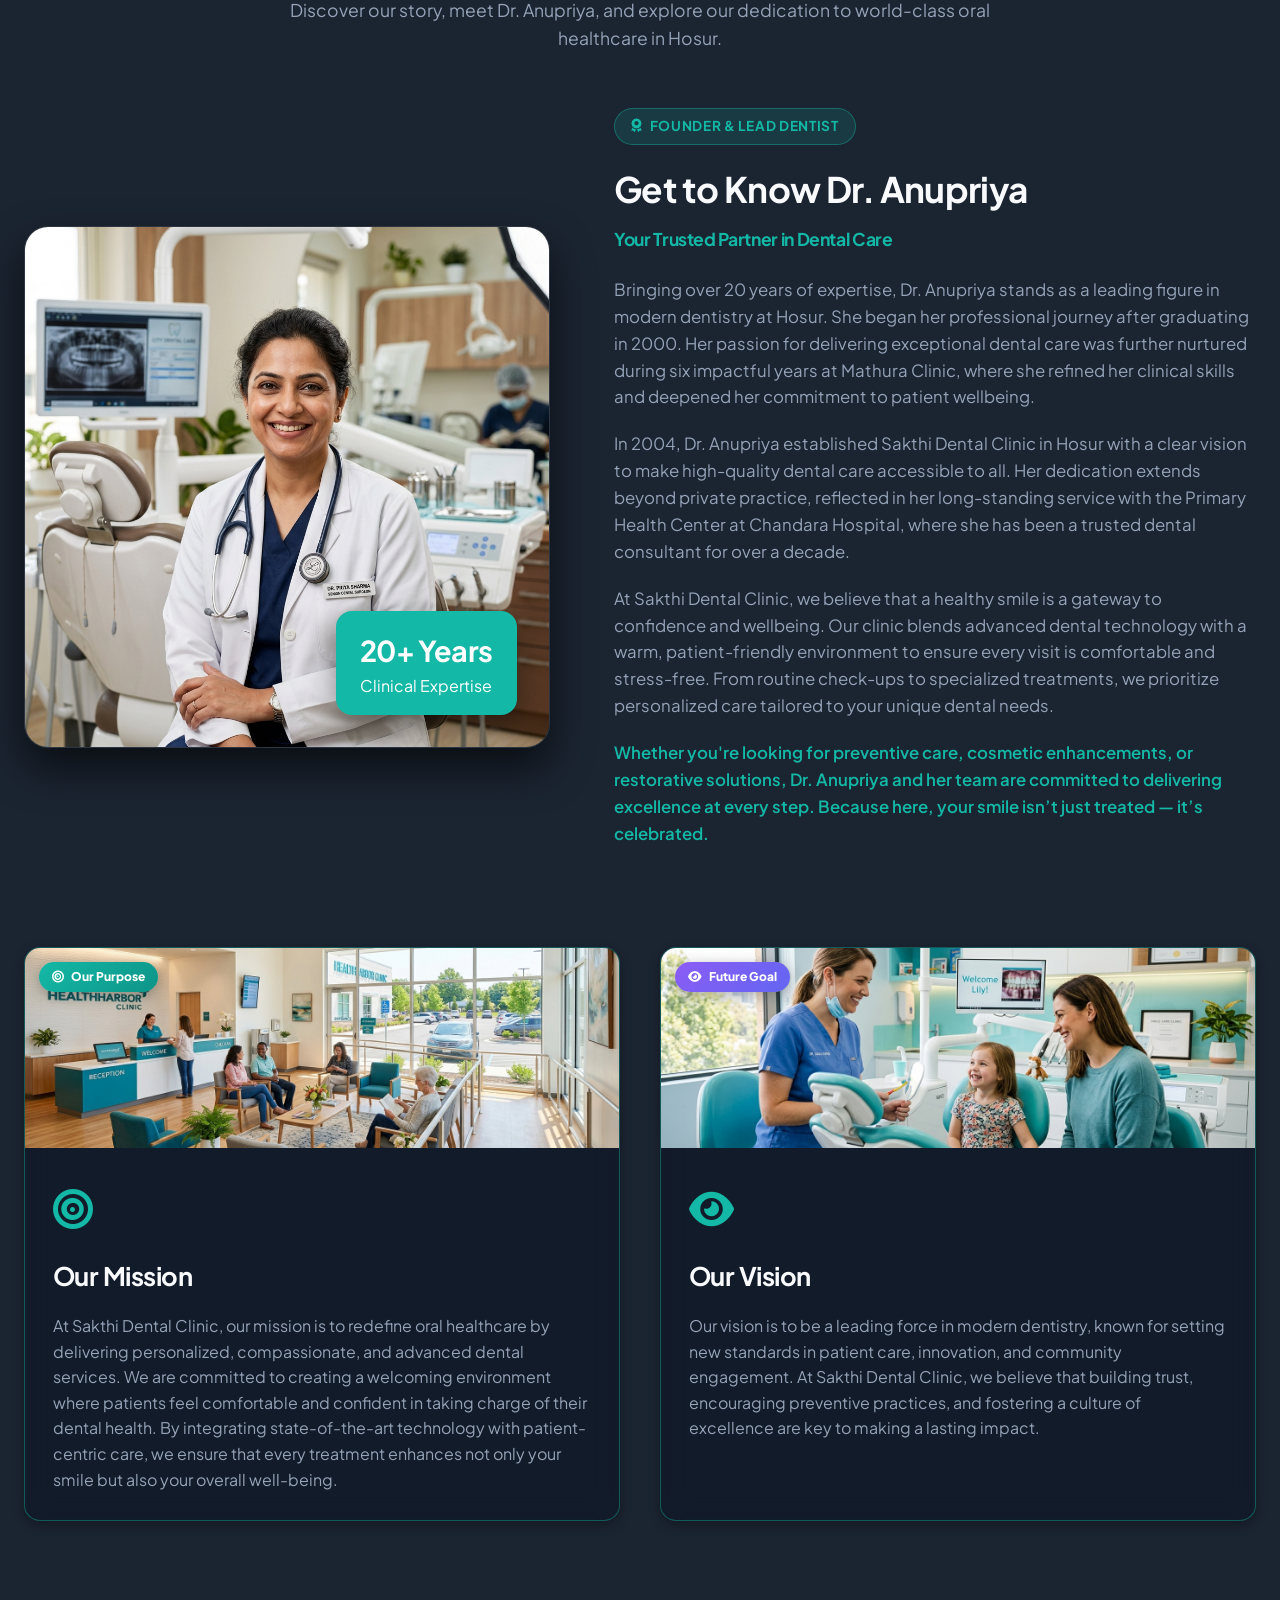
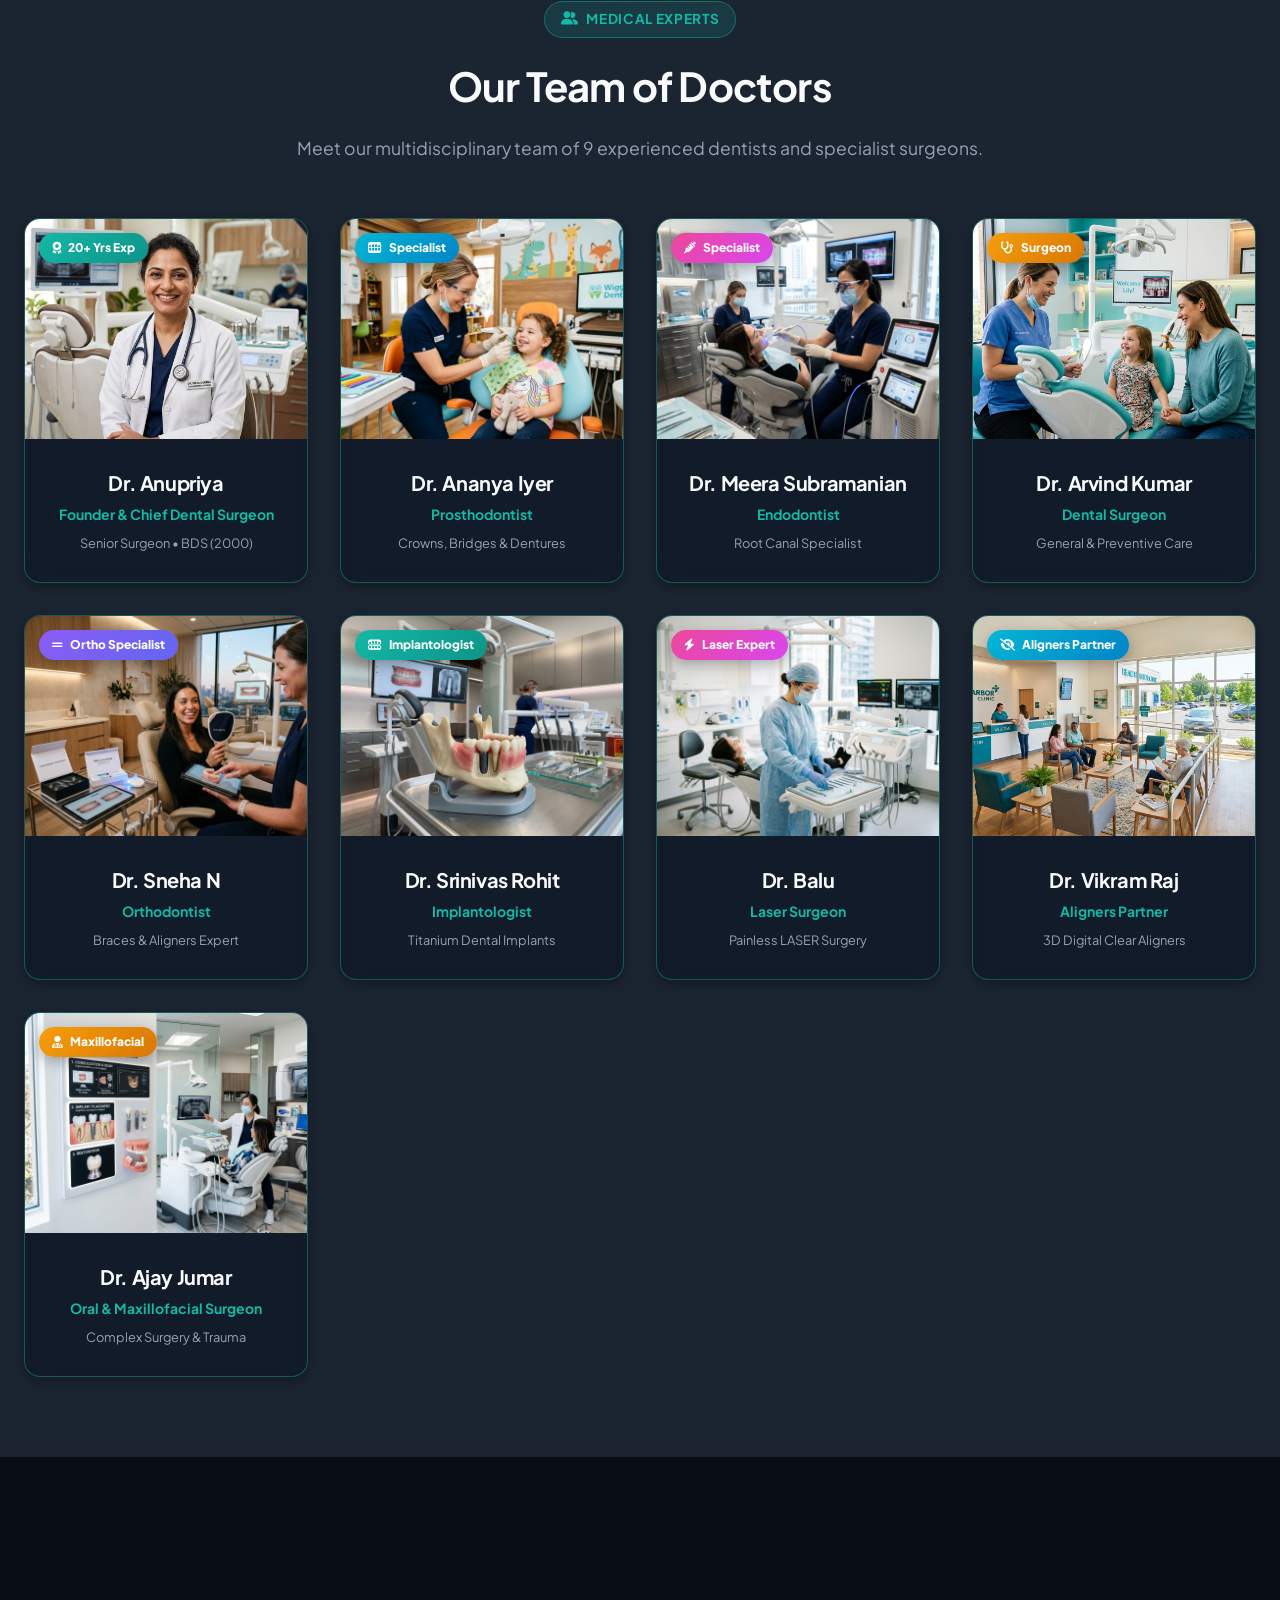
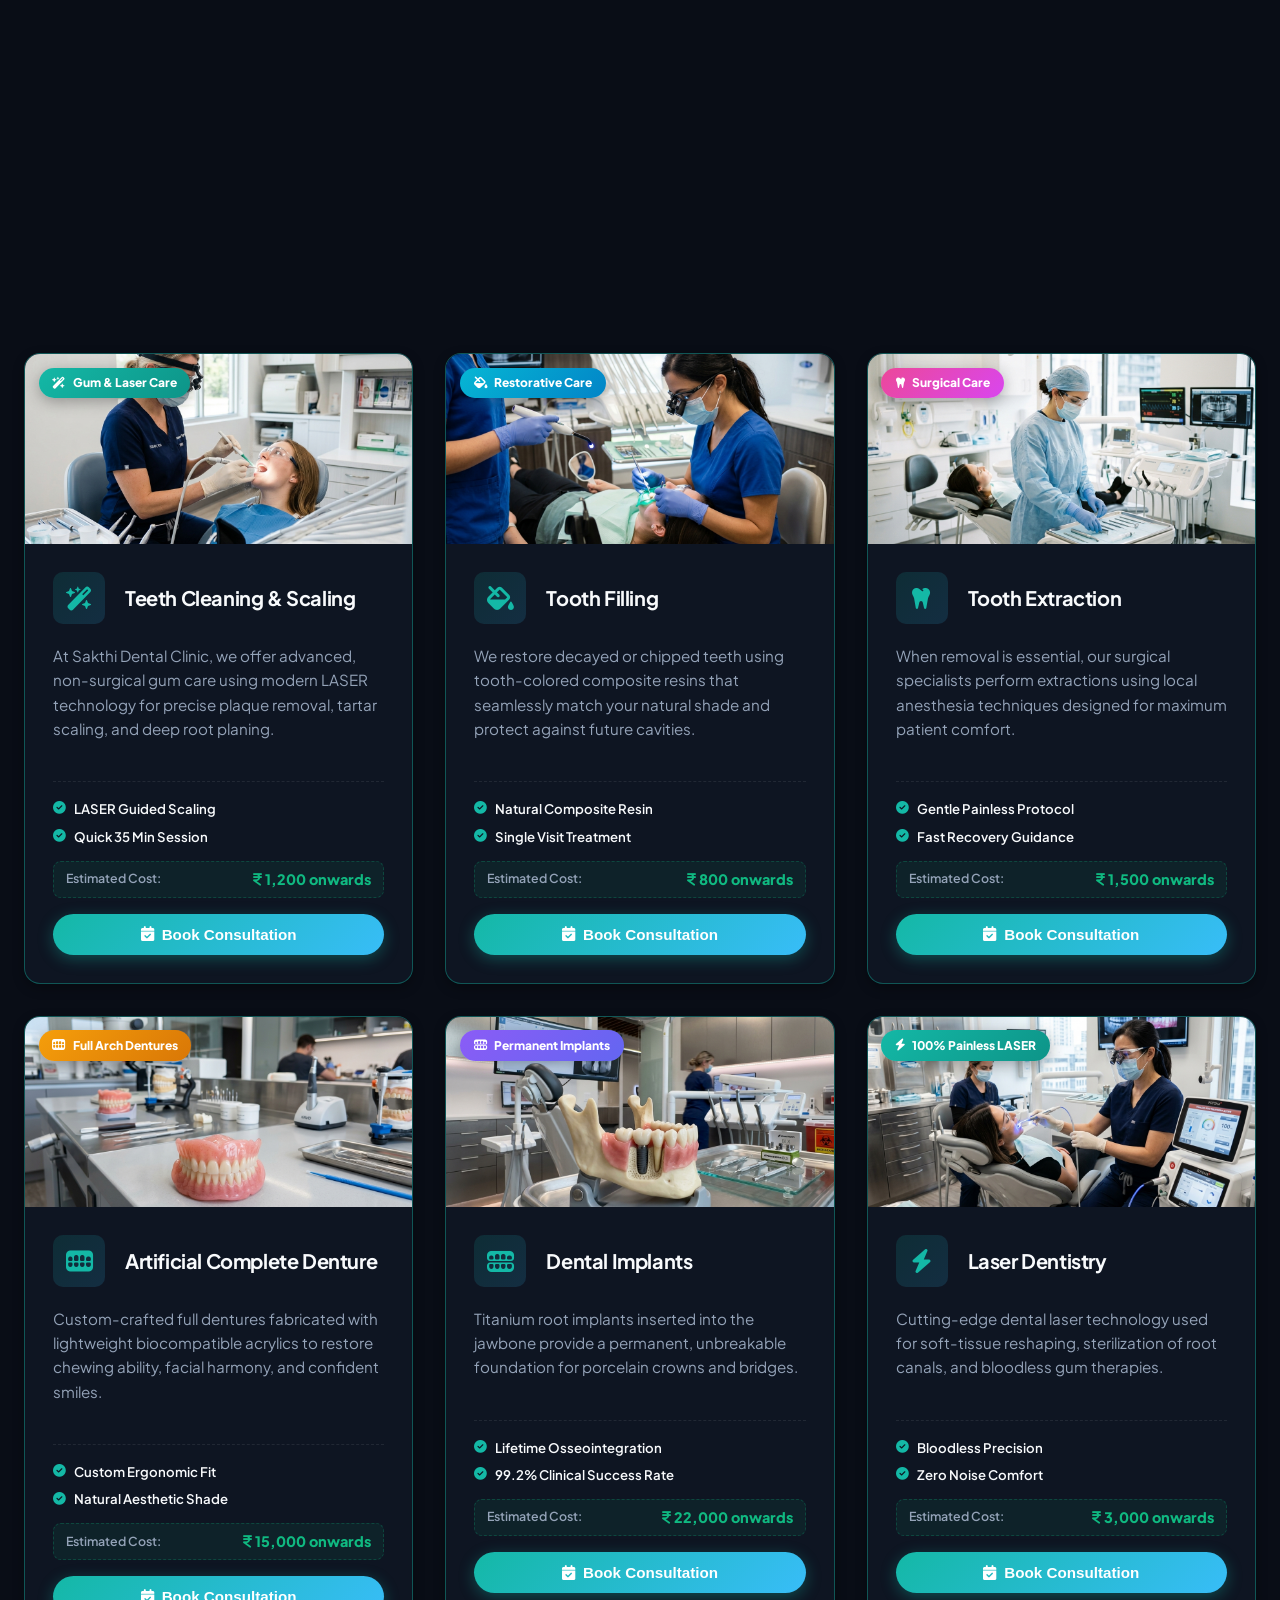
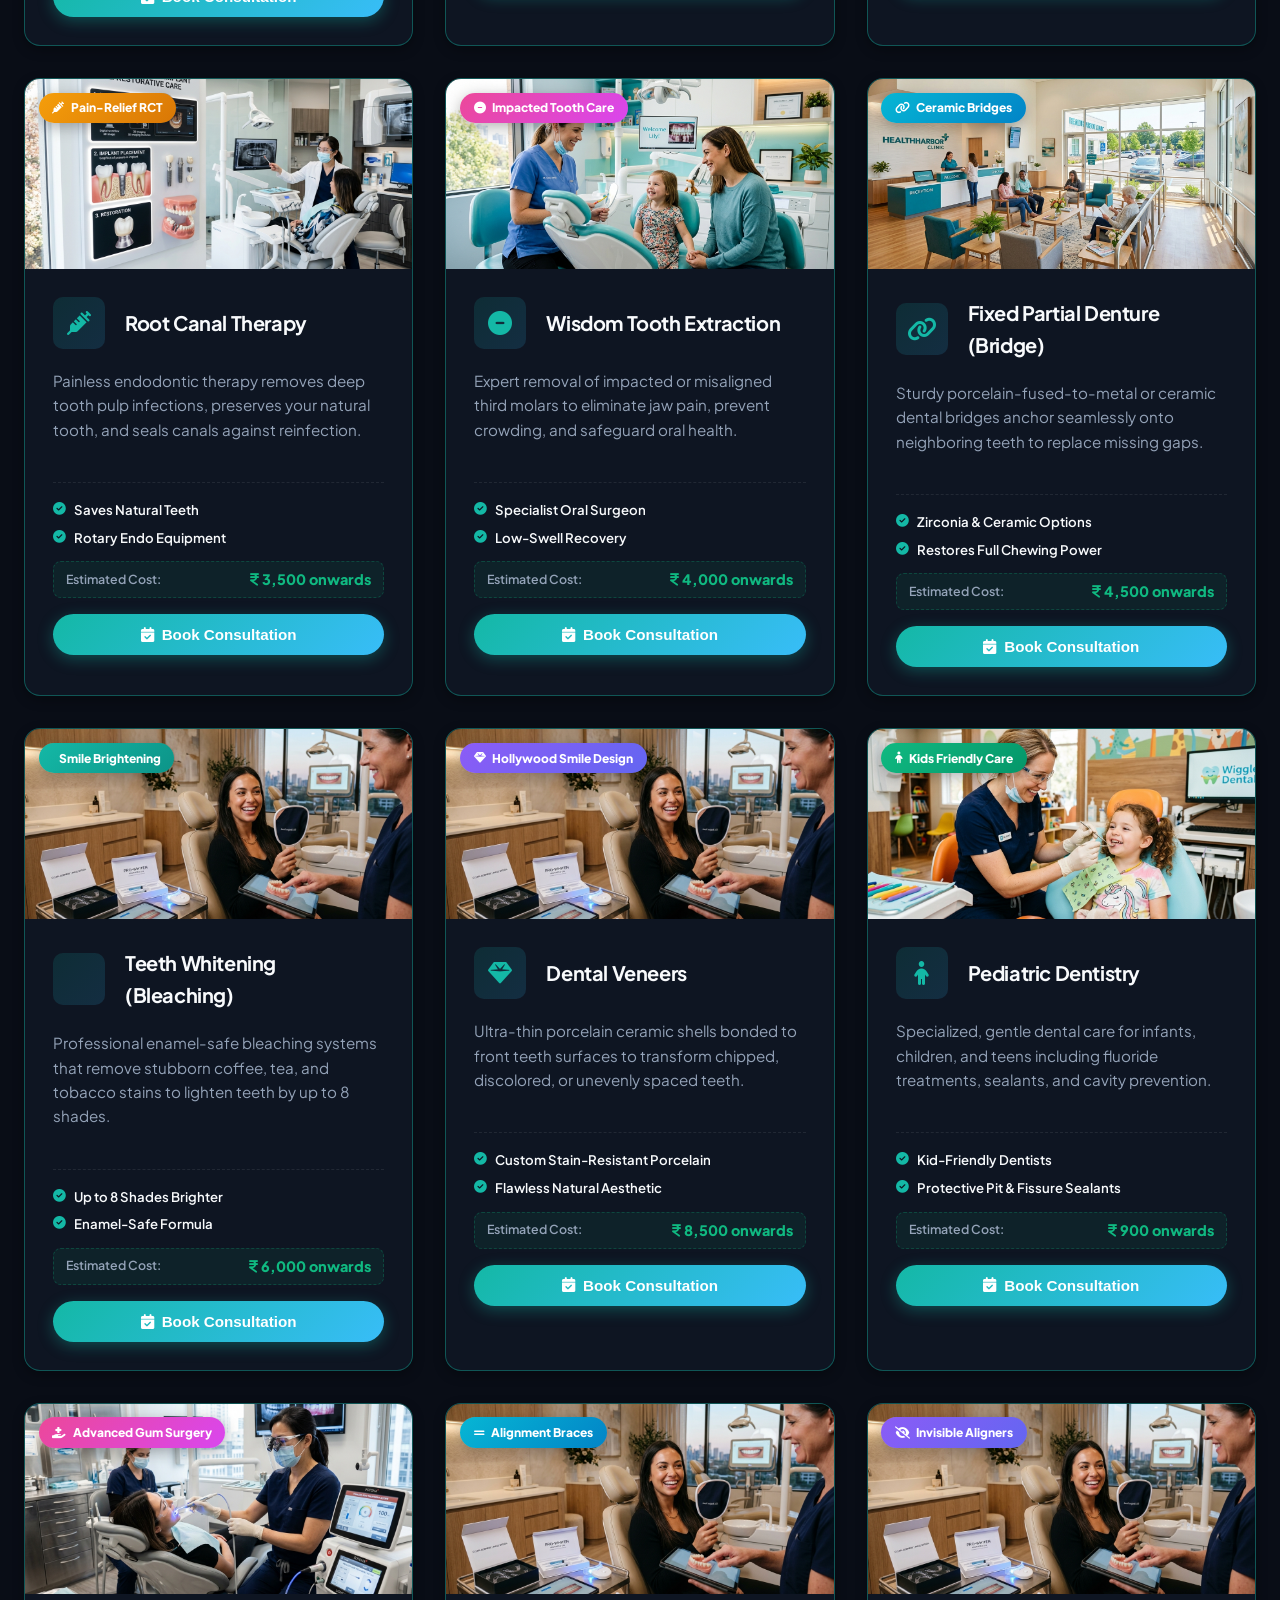
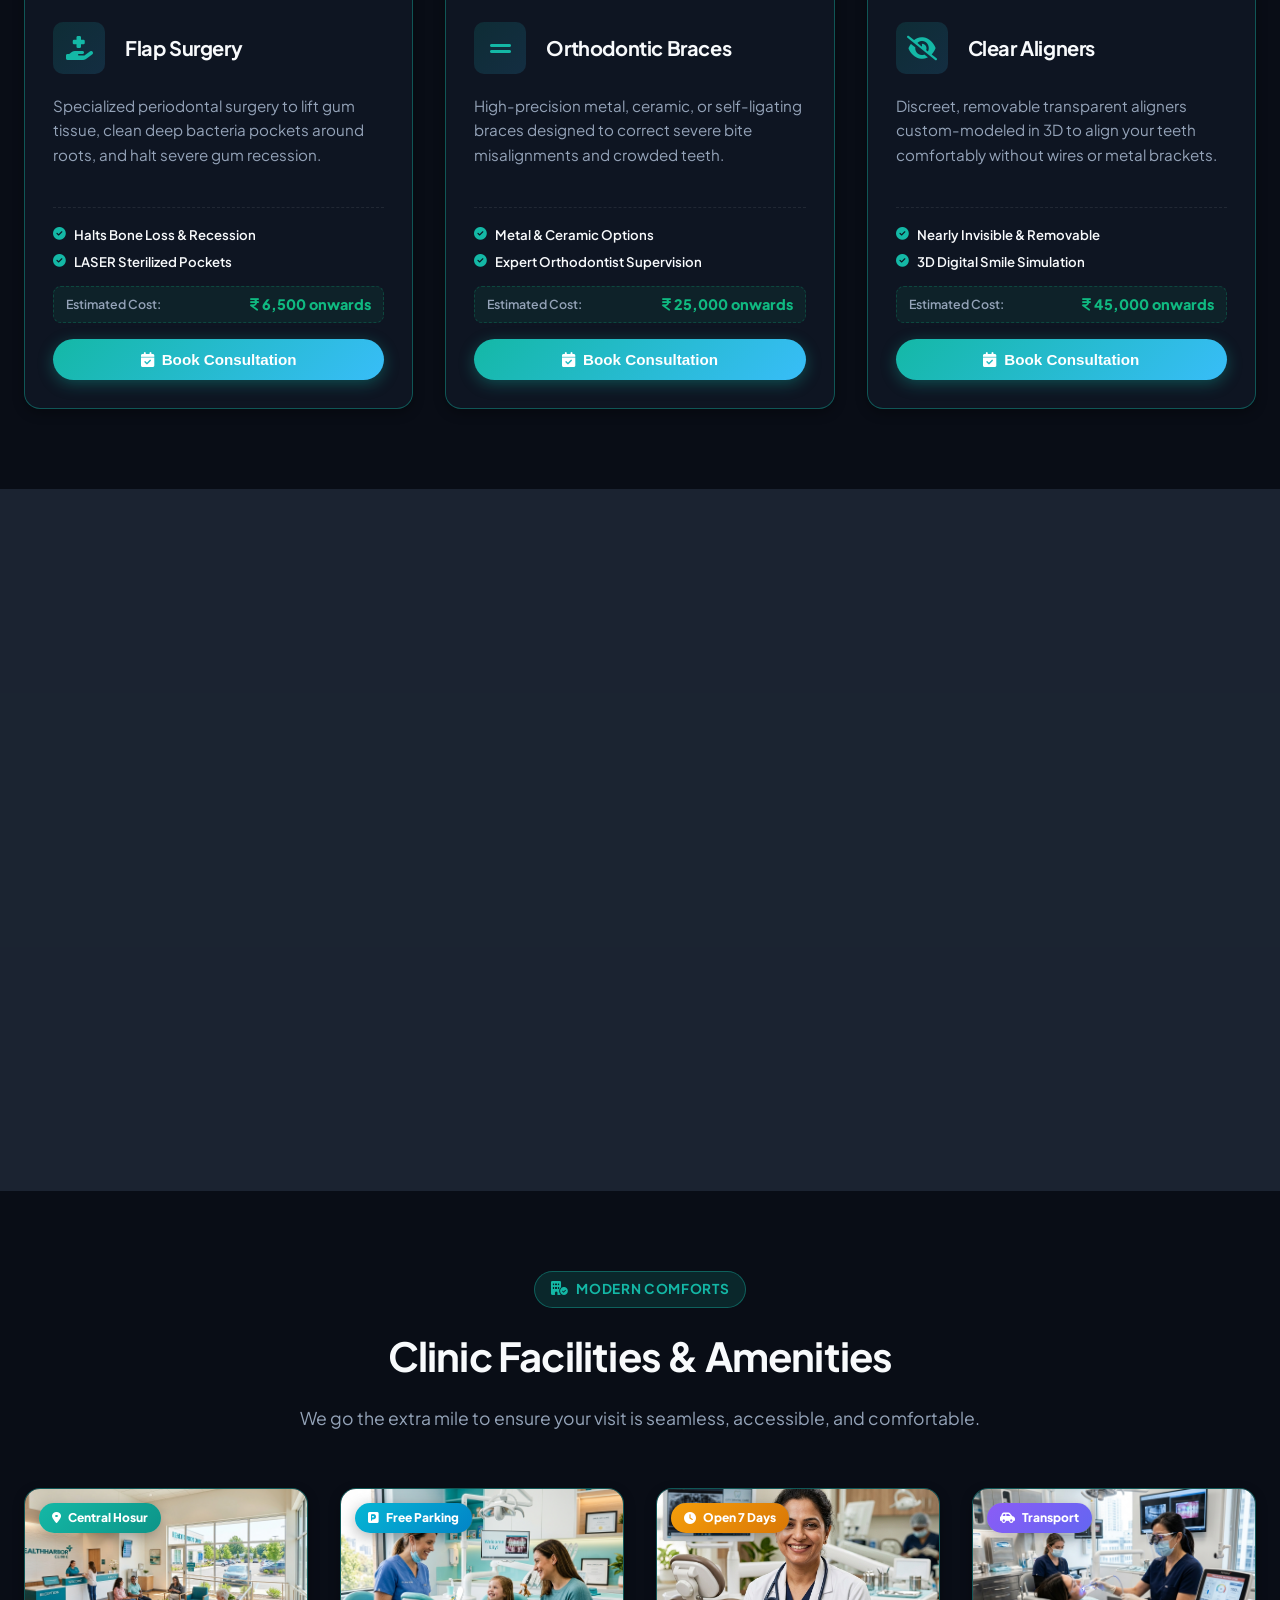
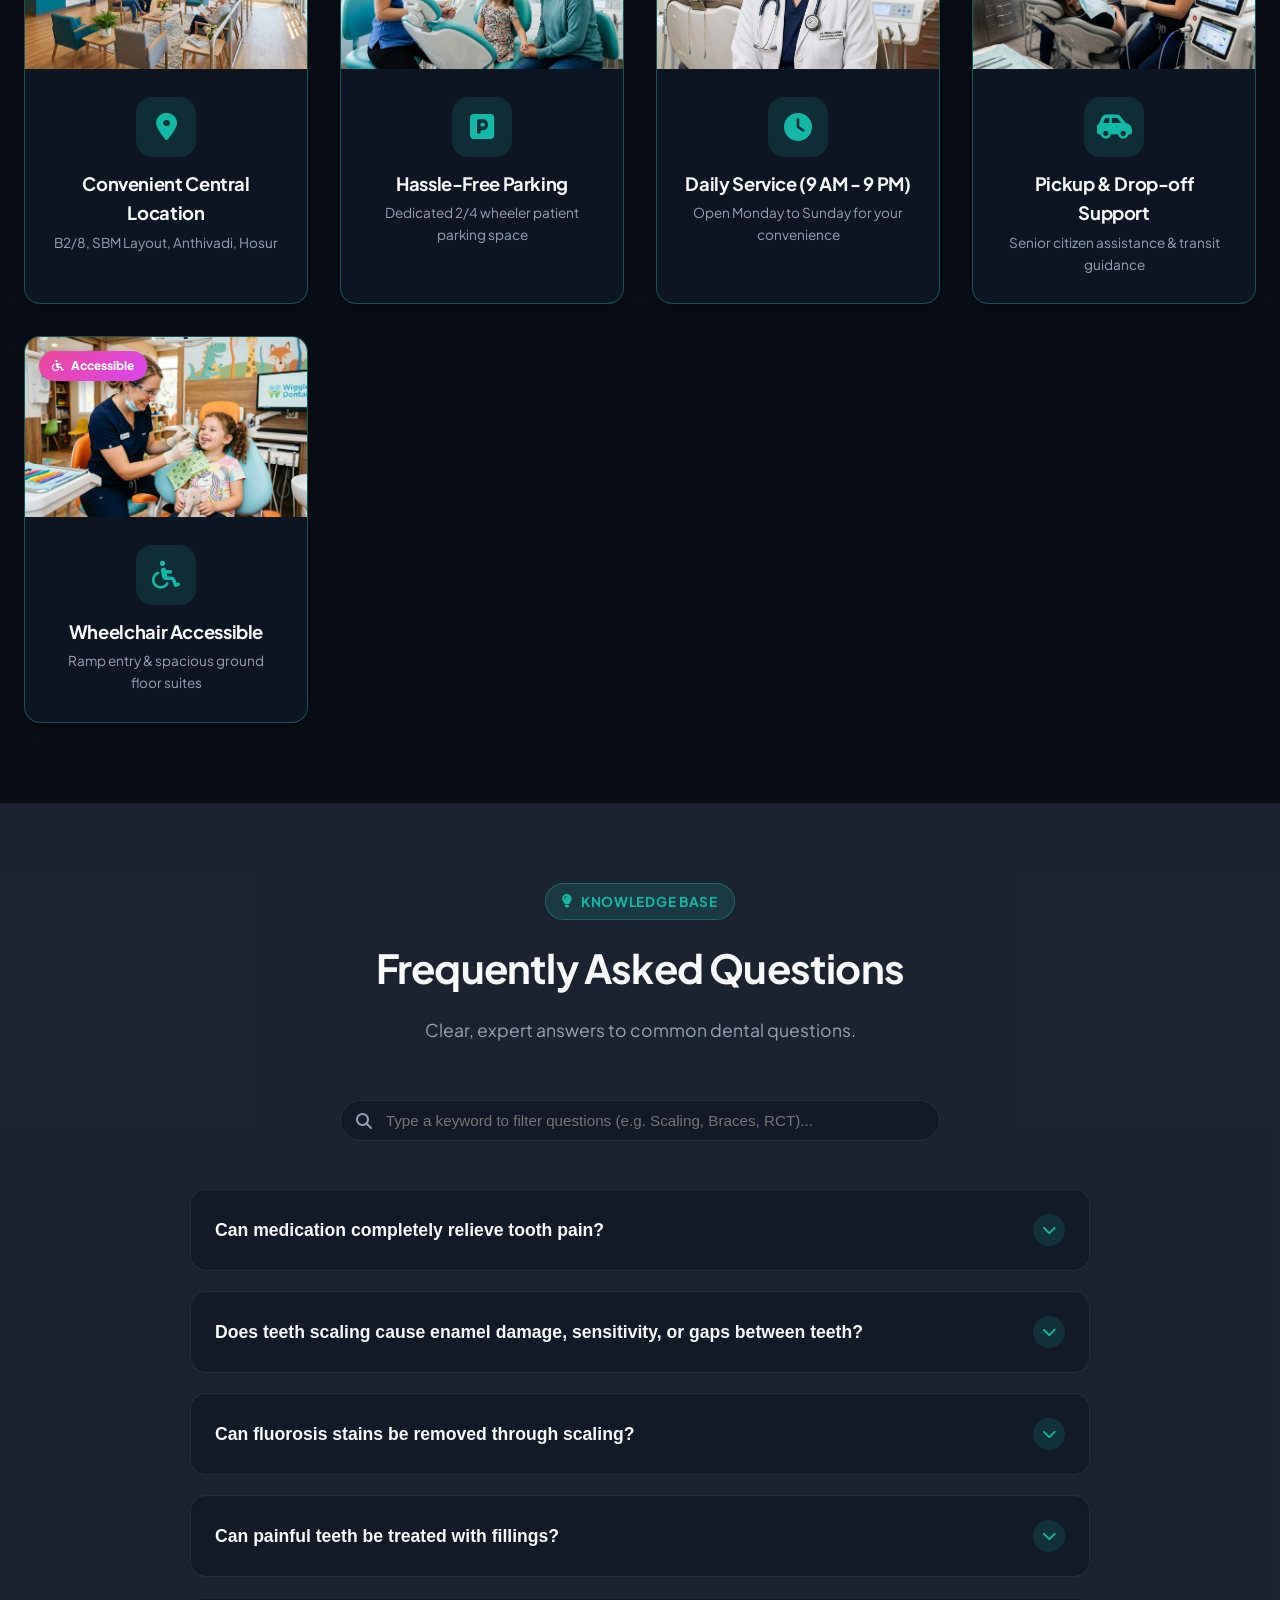
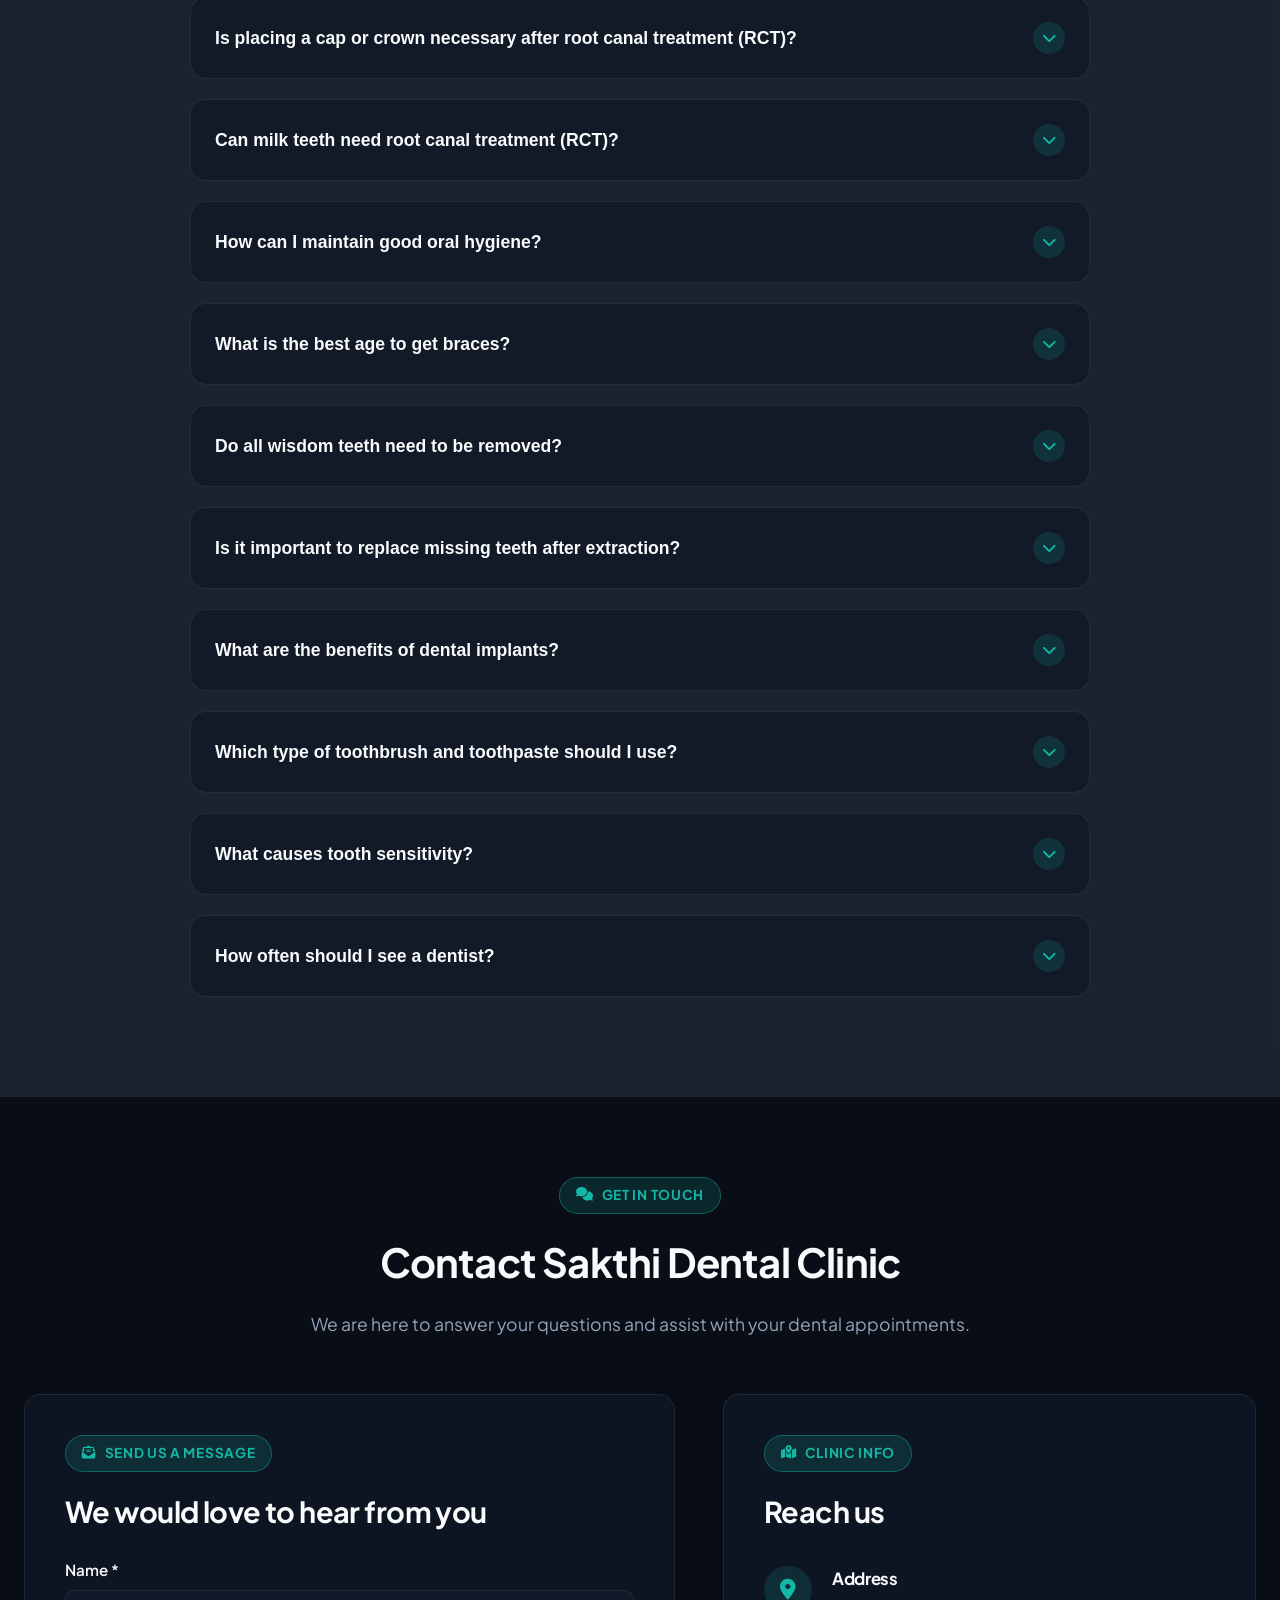
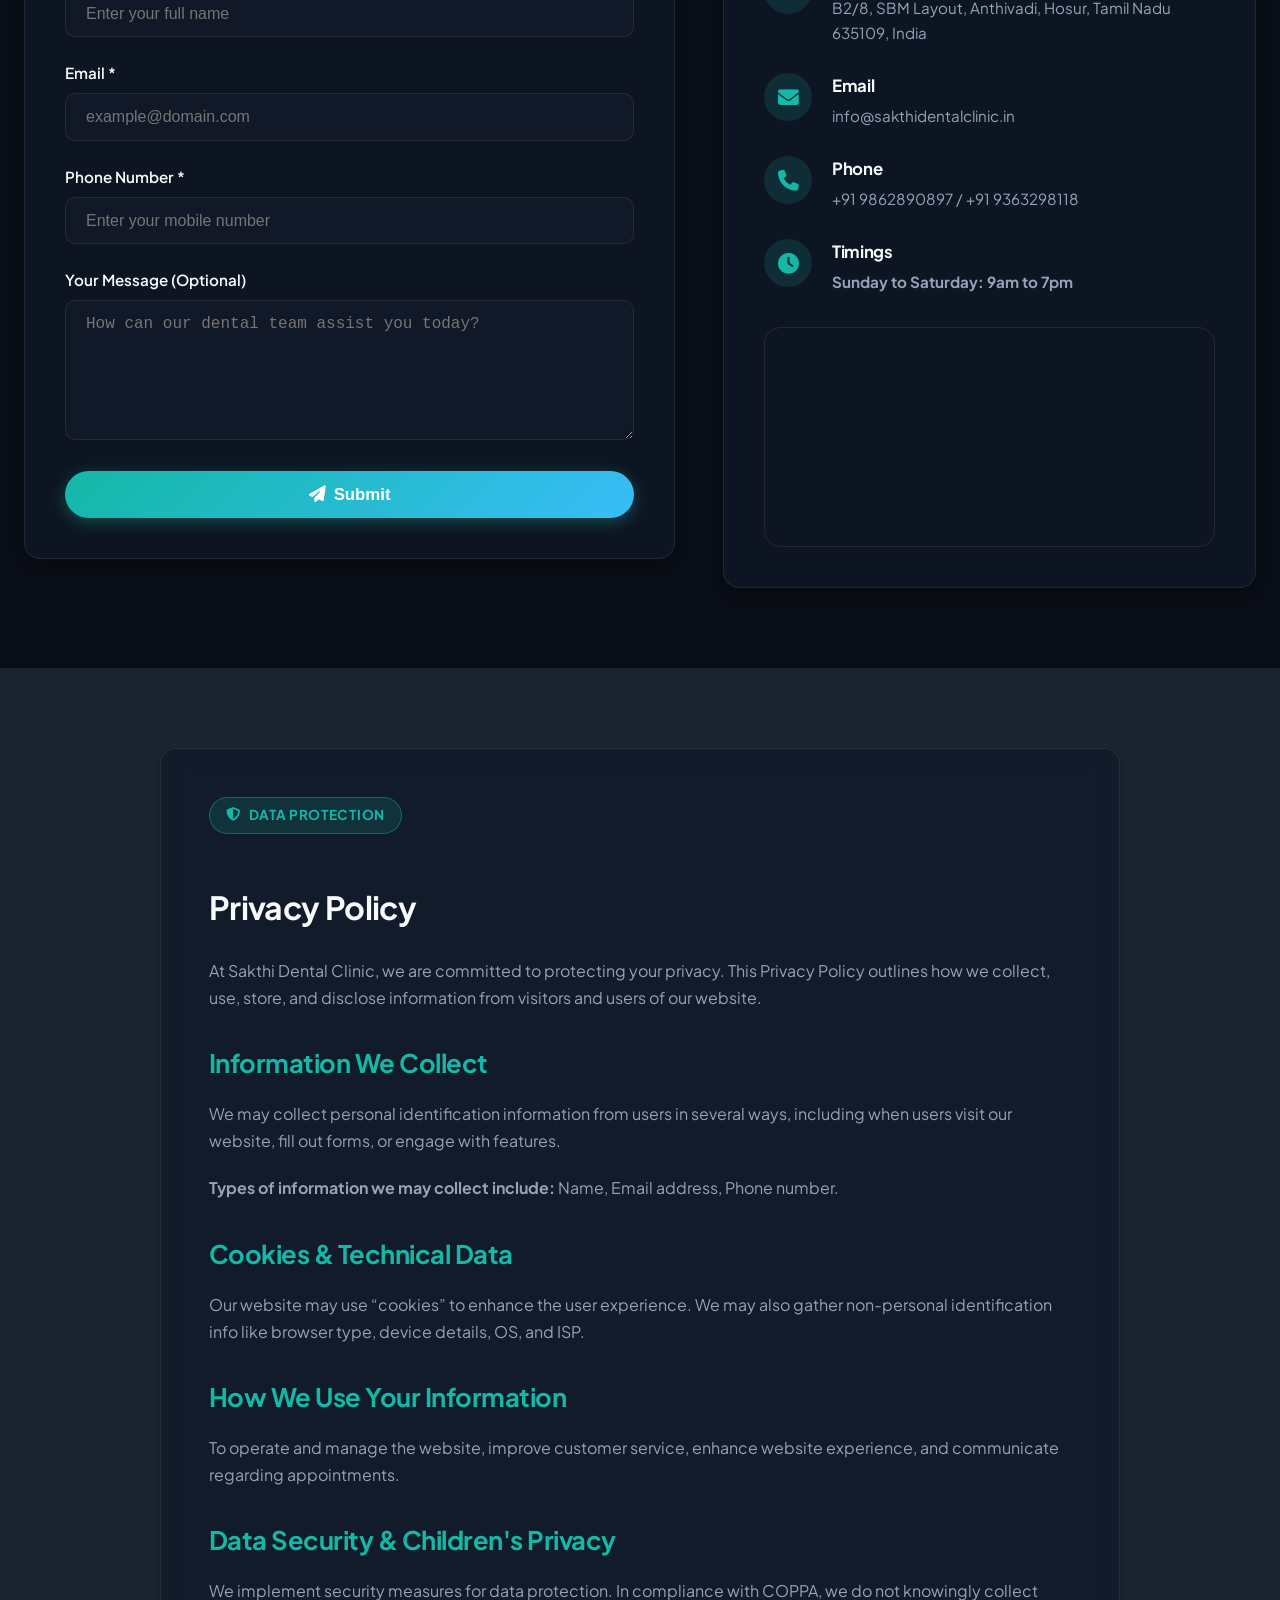
==== commit c2f3de4b: "fix: Place image showcase in free space beside form (50% split-screen) for Login and Sign Up" ====
--- a/index.html
+++ b/index.html
@@ -1535,11 +1535,6 @@
       <div class="auth-card-body">
         <!-- Form Side -->
         <div class="auth-form-side">
-          <!-- Relevant Dental Clinic Header Image -->
-          <div class="auth-form-header-img">
-            <img id="authFormHeaderImg" src="./assets/images/auth_banner.jpg" alt="Sakthi Dental Clinic Showcase">
-          </div>
-
           <!-- Auth Mode Tabs (Sign In / Sign Up) -->
           <div class="auth-mode-switch">
             <button type="button" class="auth-mode-btn active" id="tabBtnSignIn" data-tab="signin">Sign In</button>
--- a/style.css
+++ b/style.css
@@ -2304,30 +2304,6 @@
   }
 }
 
-/* Relevant Dental Clinic Header Image inside Form Side */
-.auth-form-header-img {
-  width: 100%;
-  height: 120px;
-  border-radius: 16px;
-  overflow: hidden;
-  margin-bottom: 1.25rem;
-  box-shadow: 0 4px 20px rgba(0, 0, 0, 0.4);
-  border: 1px solid rgba(255, 255, 255, 0.12);
-  flex-shrink: 0;
-}
-
-.auth-form-header-img img {
-  width: 100%;
-  height: 100%;
-  object-fit: cover;
-  object-position: center;
-  transition: transform 0.5s ease;
-}
-
-.auth-form-header-img:hover img {
-  transform: scale(1.05);
-}
-
 /* Form Side */
 .auth-form-side {
   width: 50%;
@@ -2579,6 +2555,9 @@
 
 /* Visual Side (Screenshot Style Showcase) */
 .auth-visual-side {
+  width: 50%;
+  min-width: 50%;
+  flex: 1;
   position: relative;
   overflow: hidden;
   display: flex;
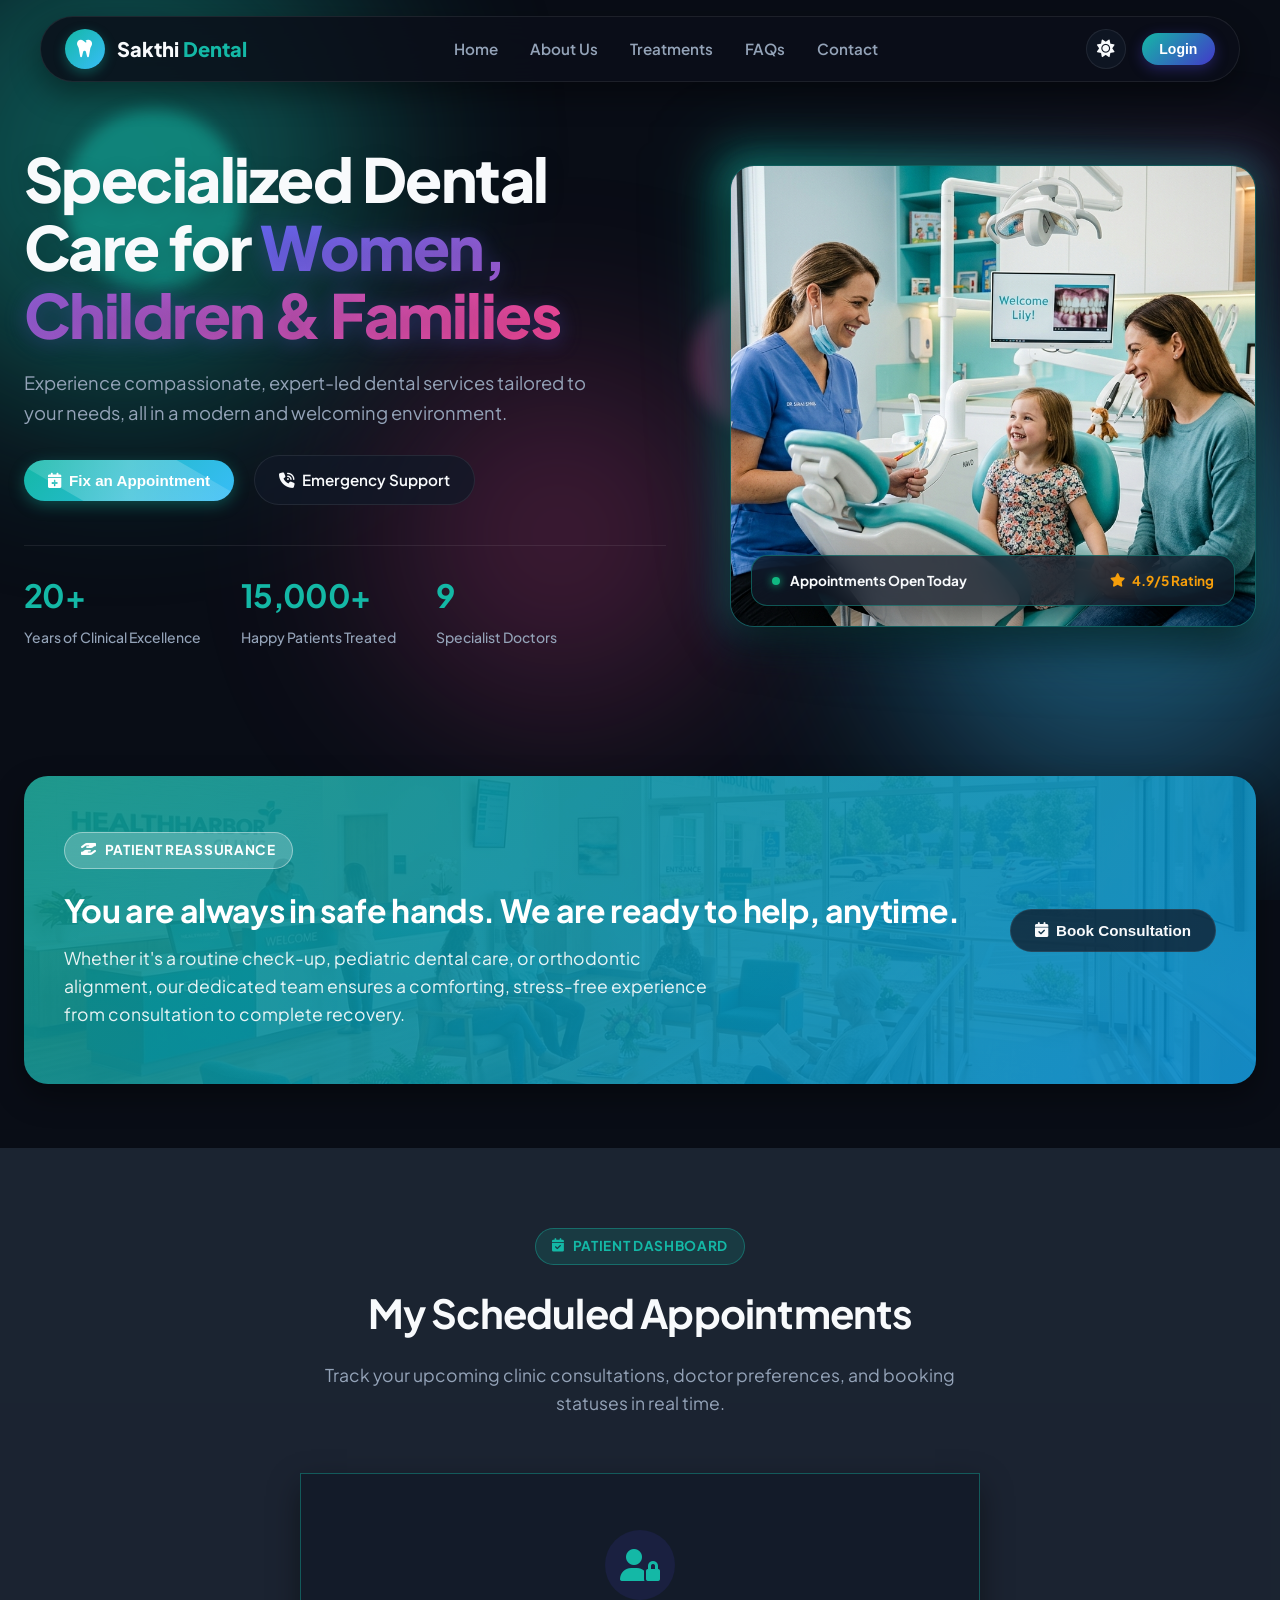
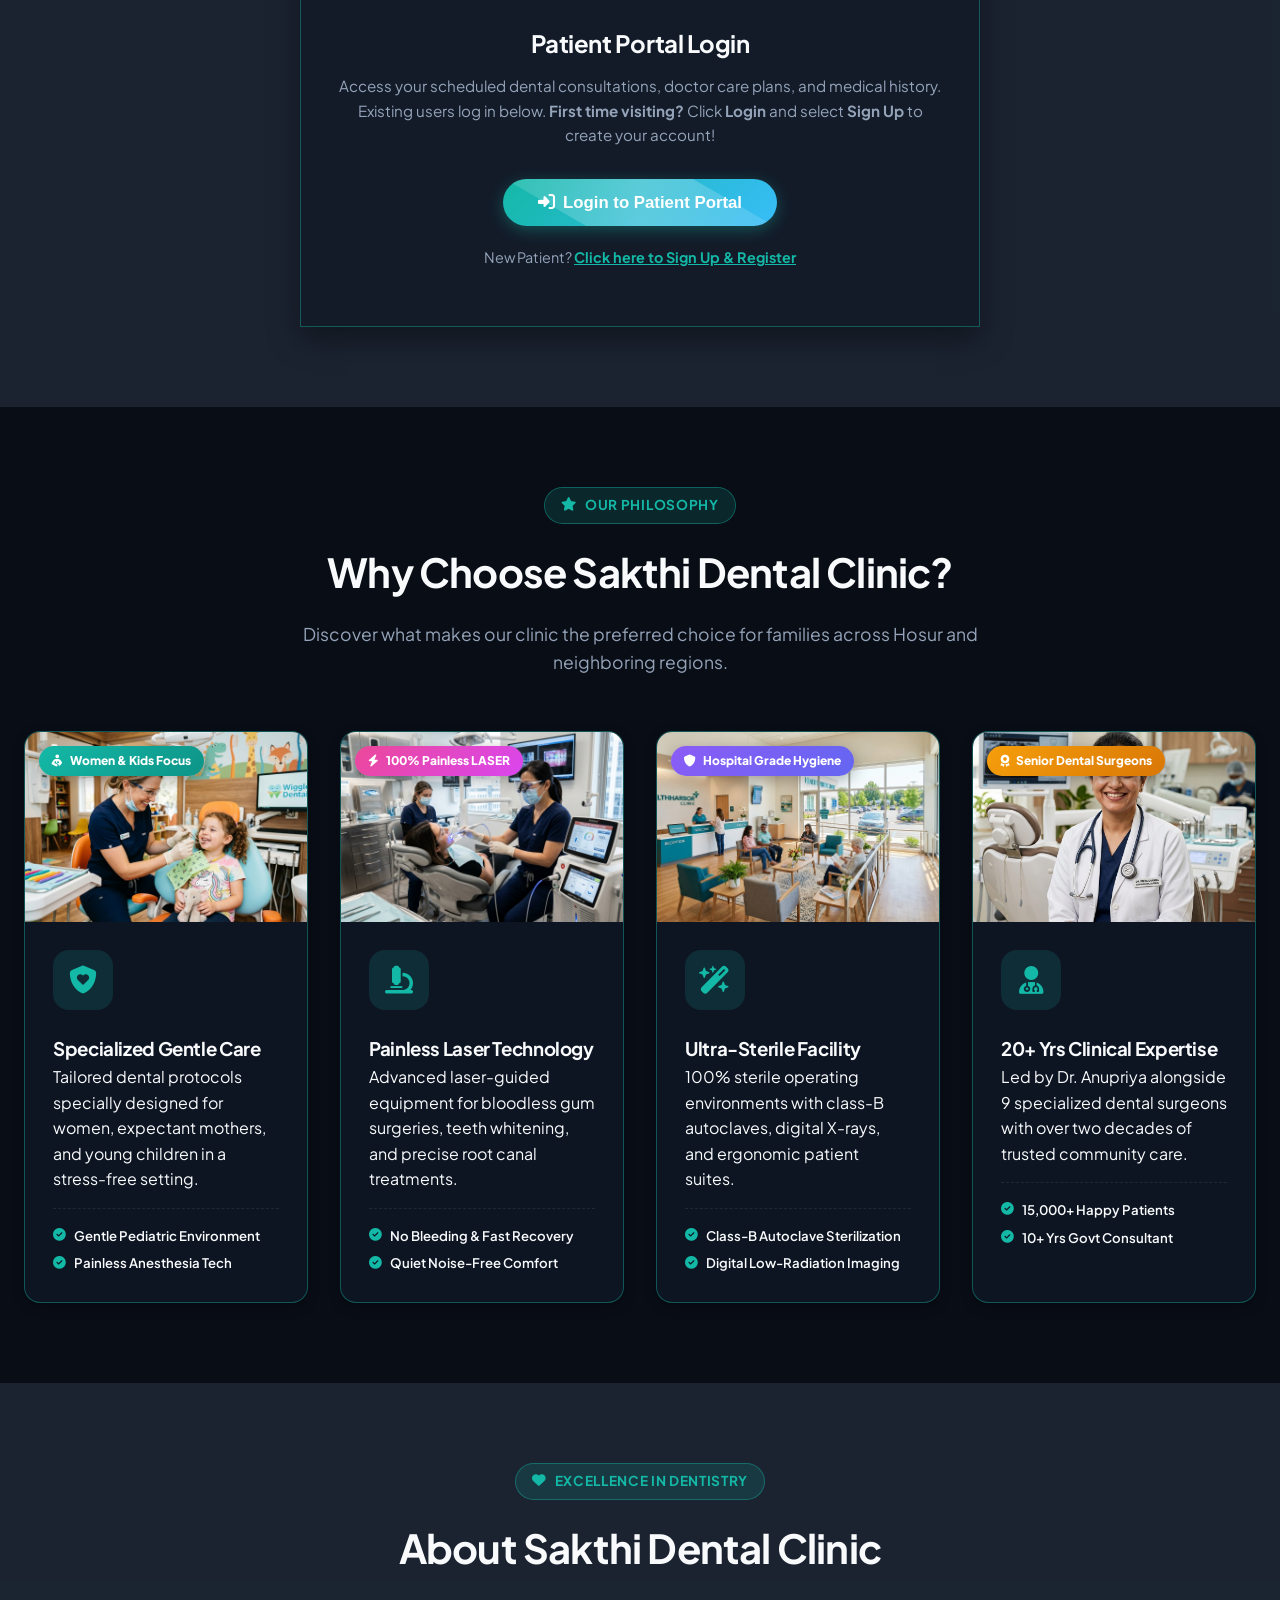
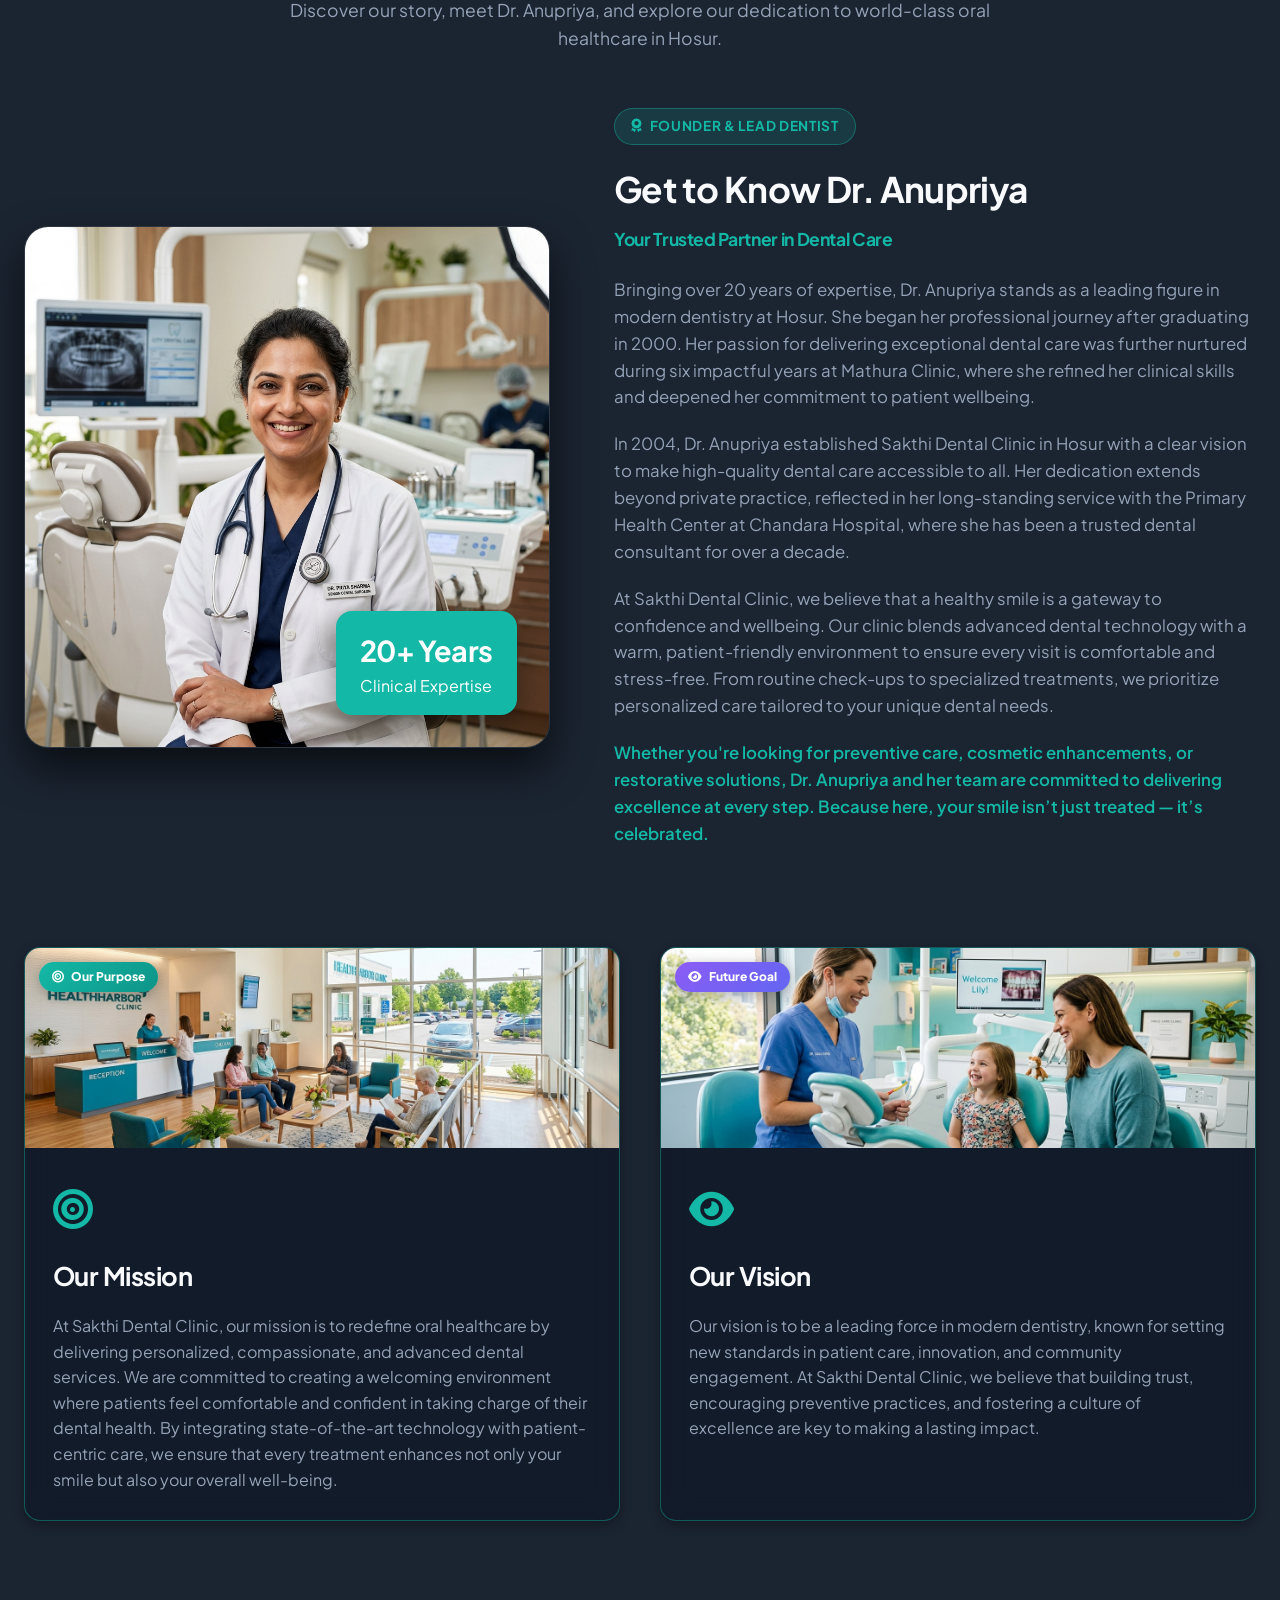
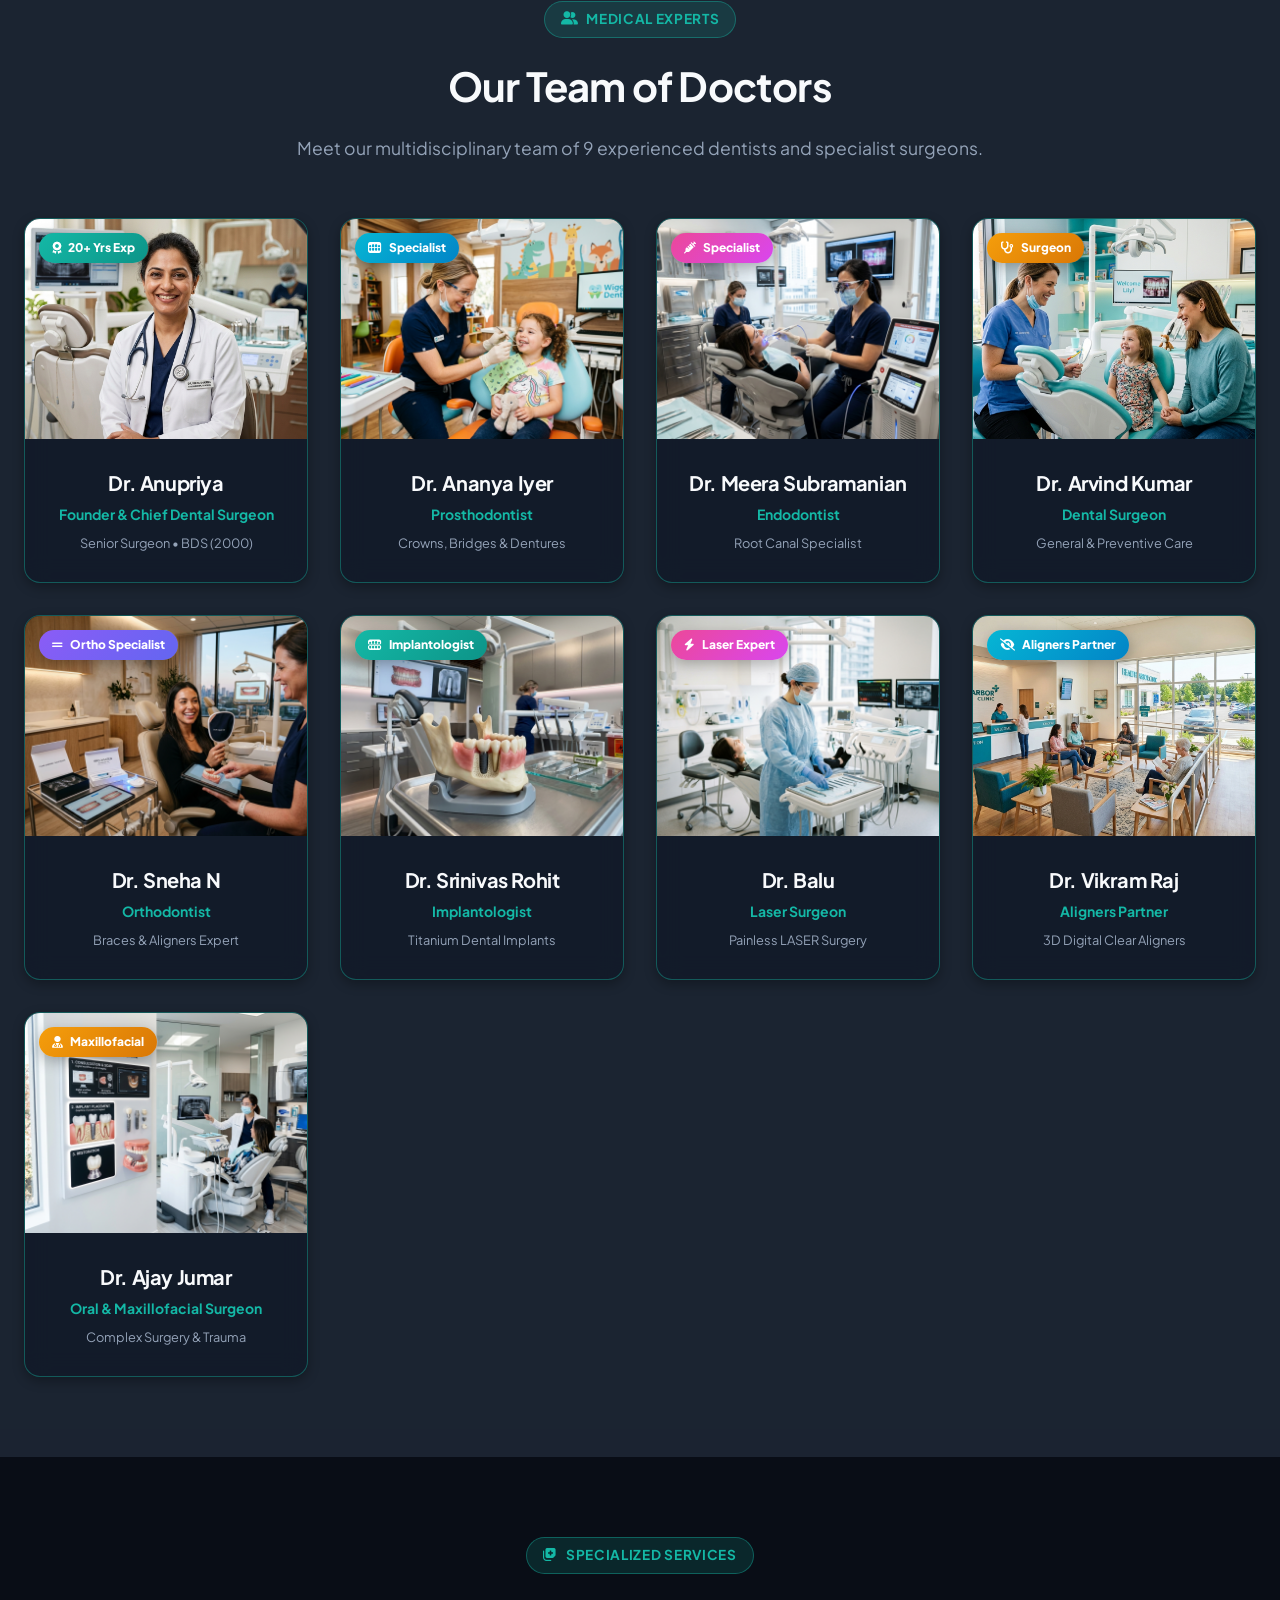
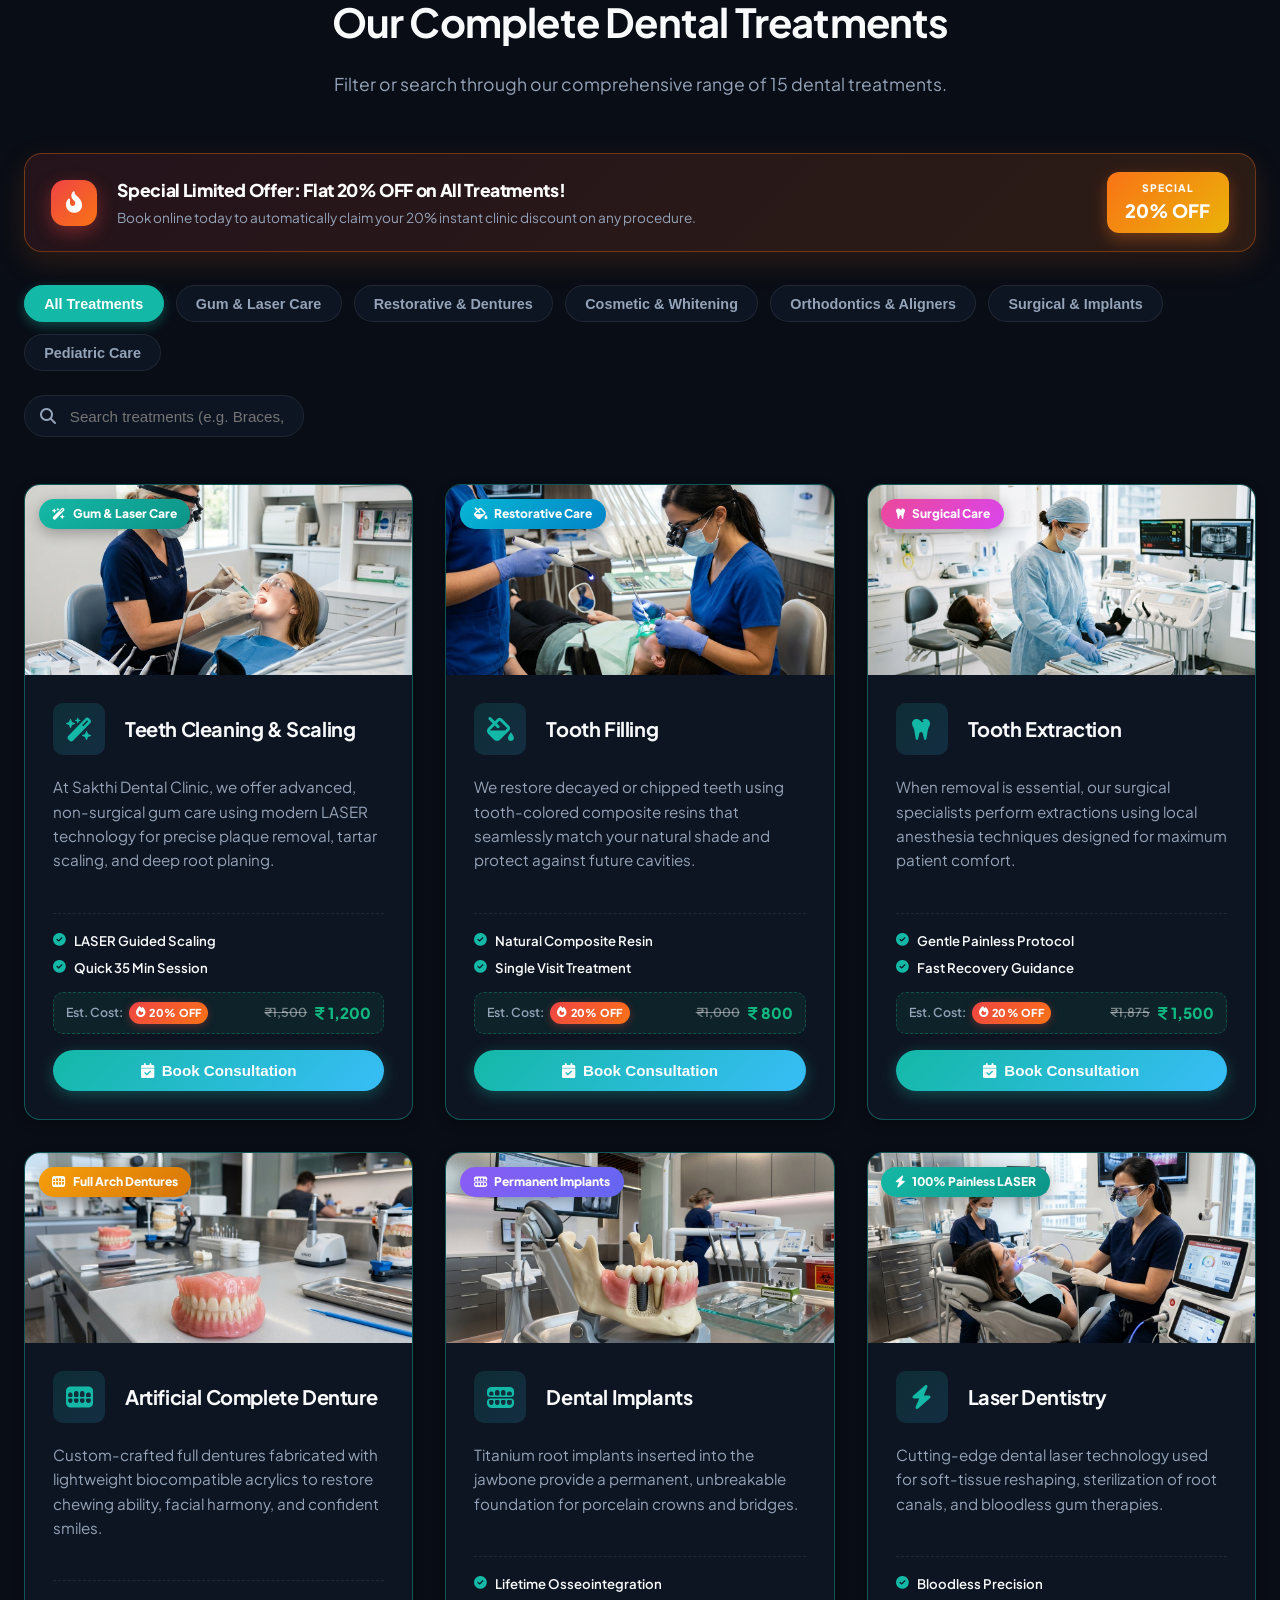
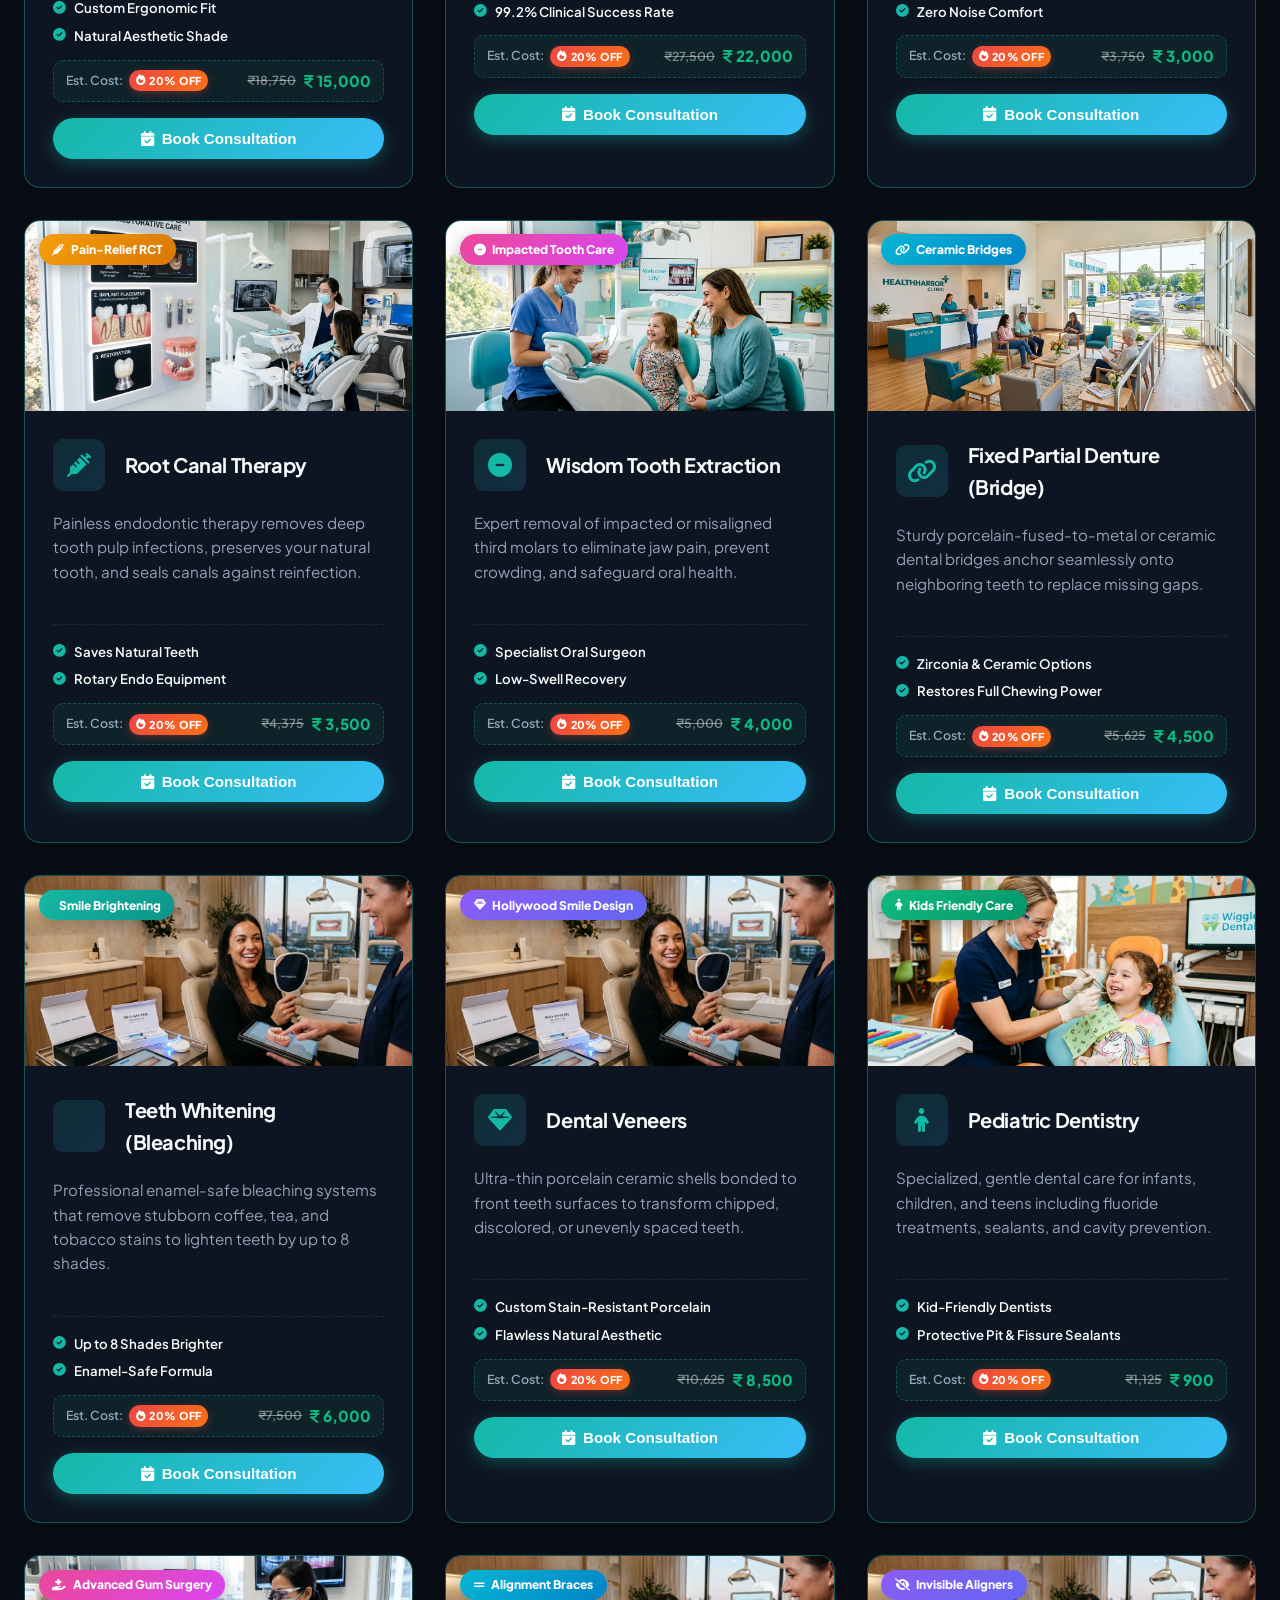
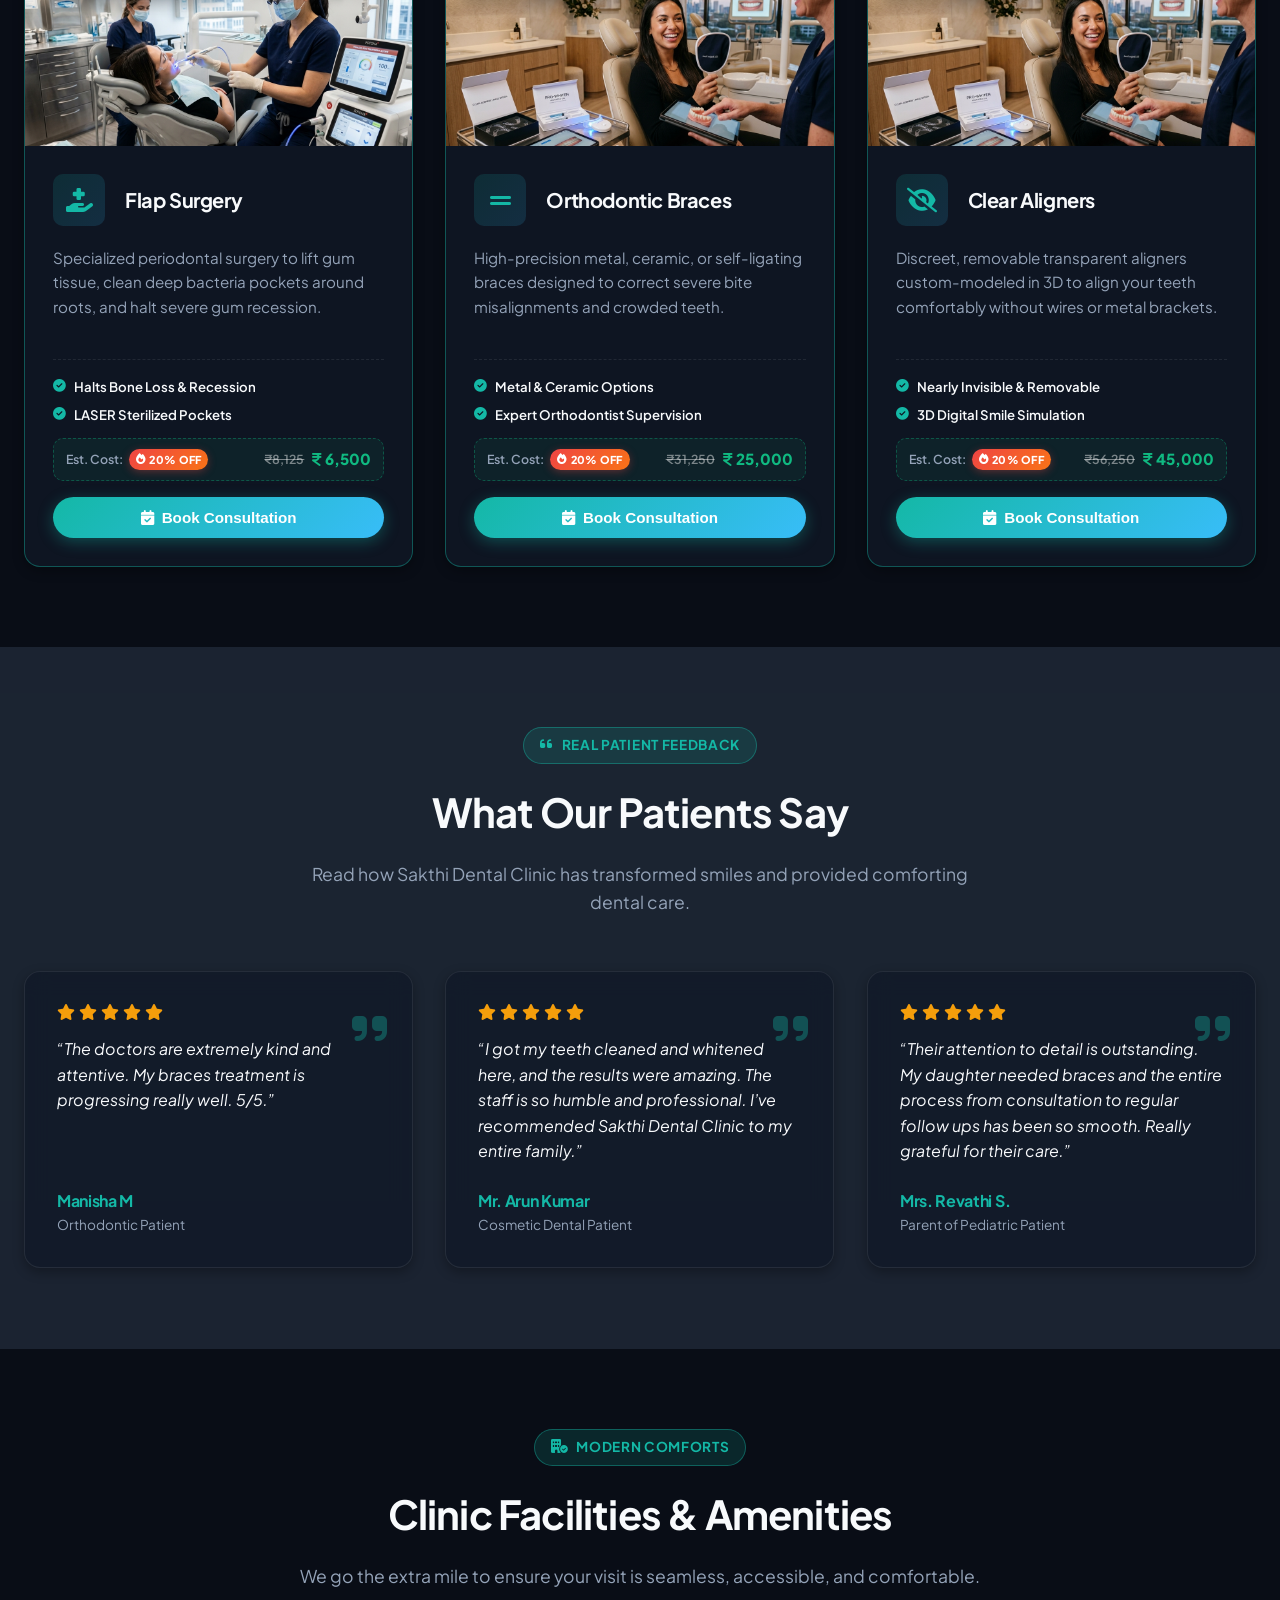
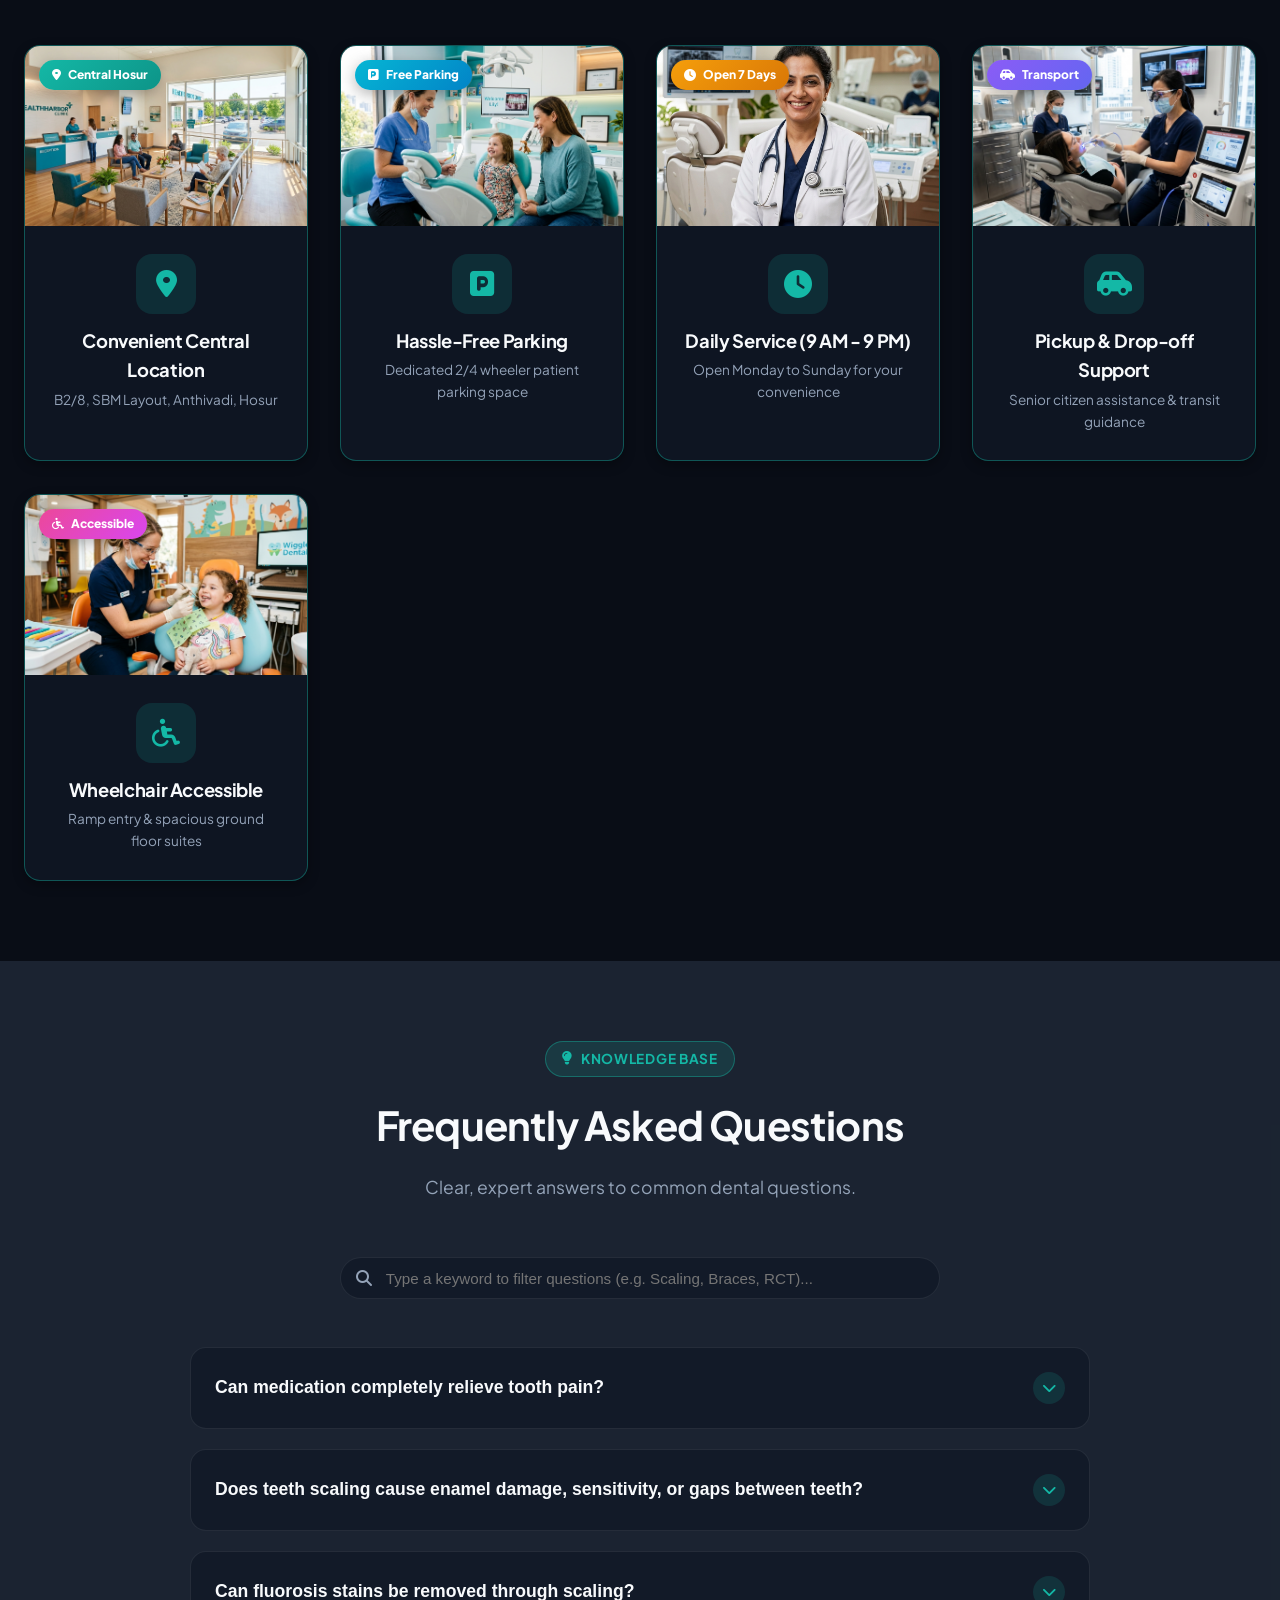
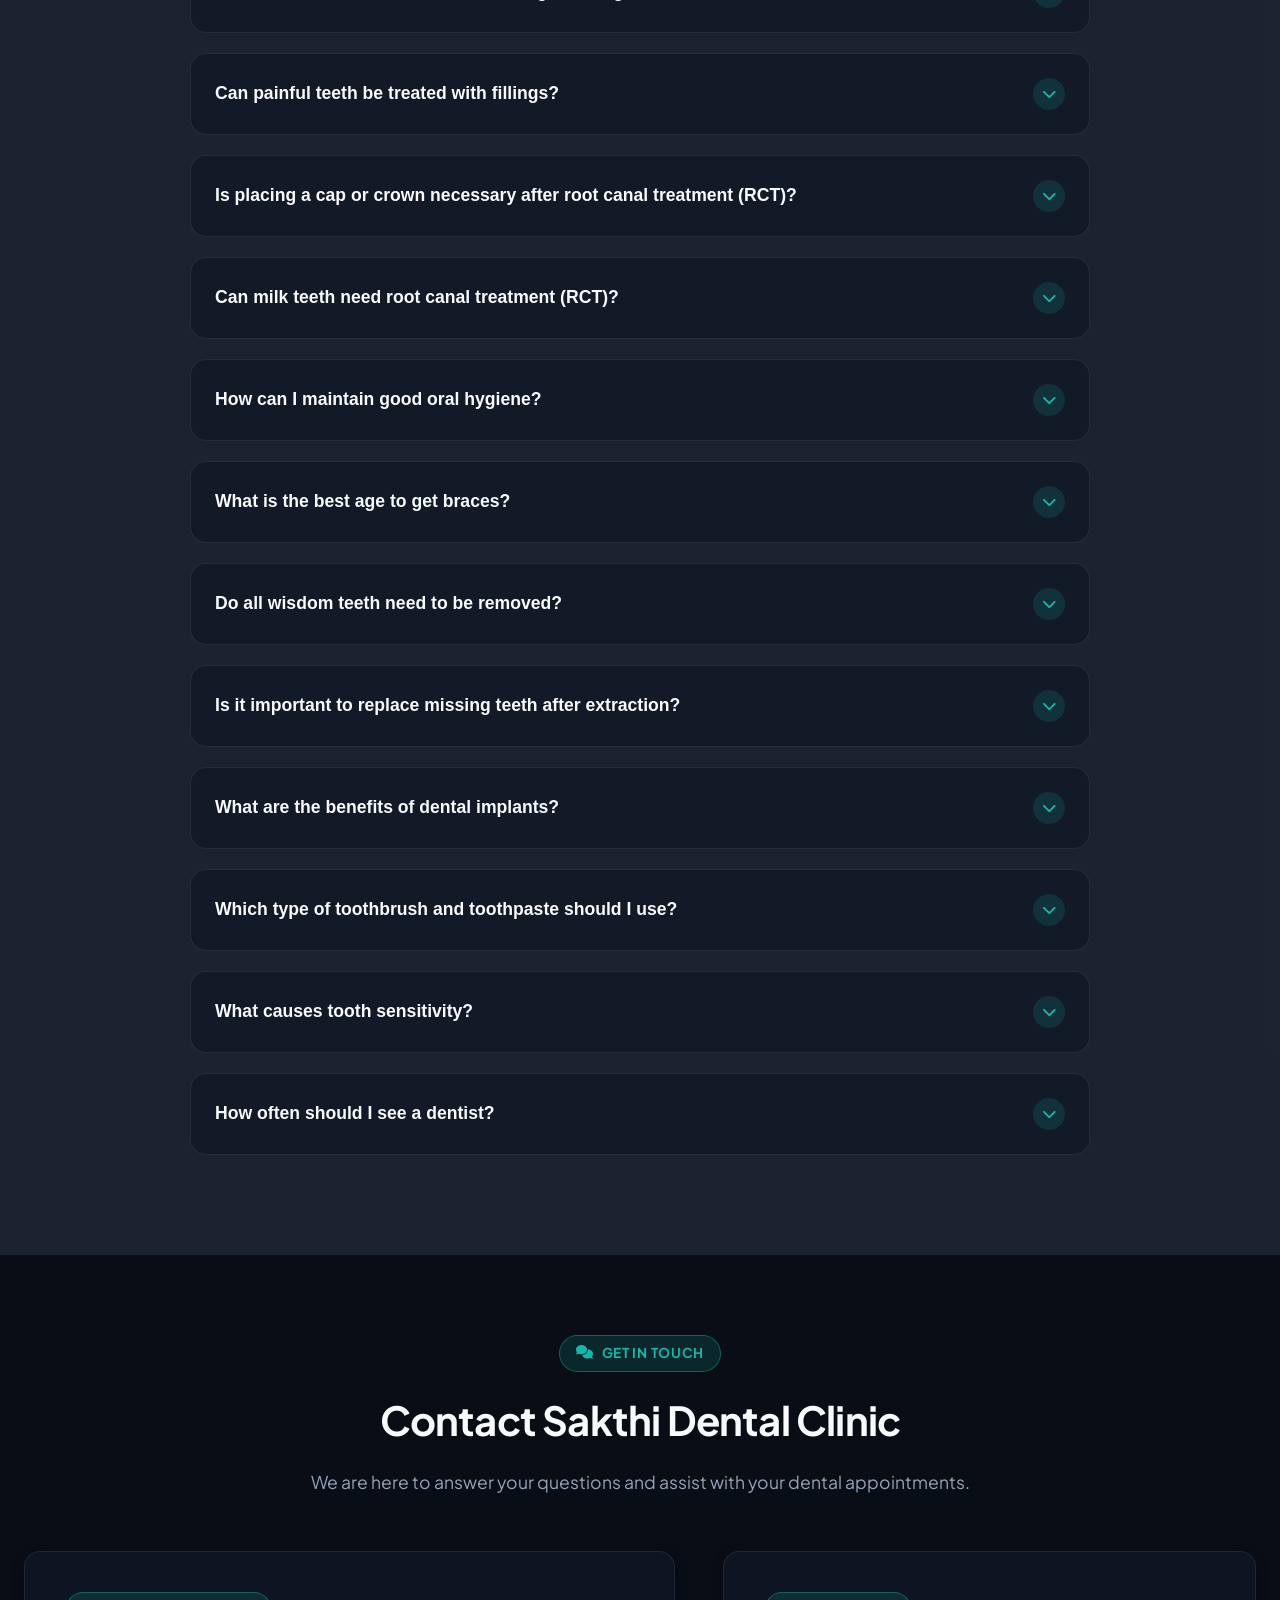
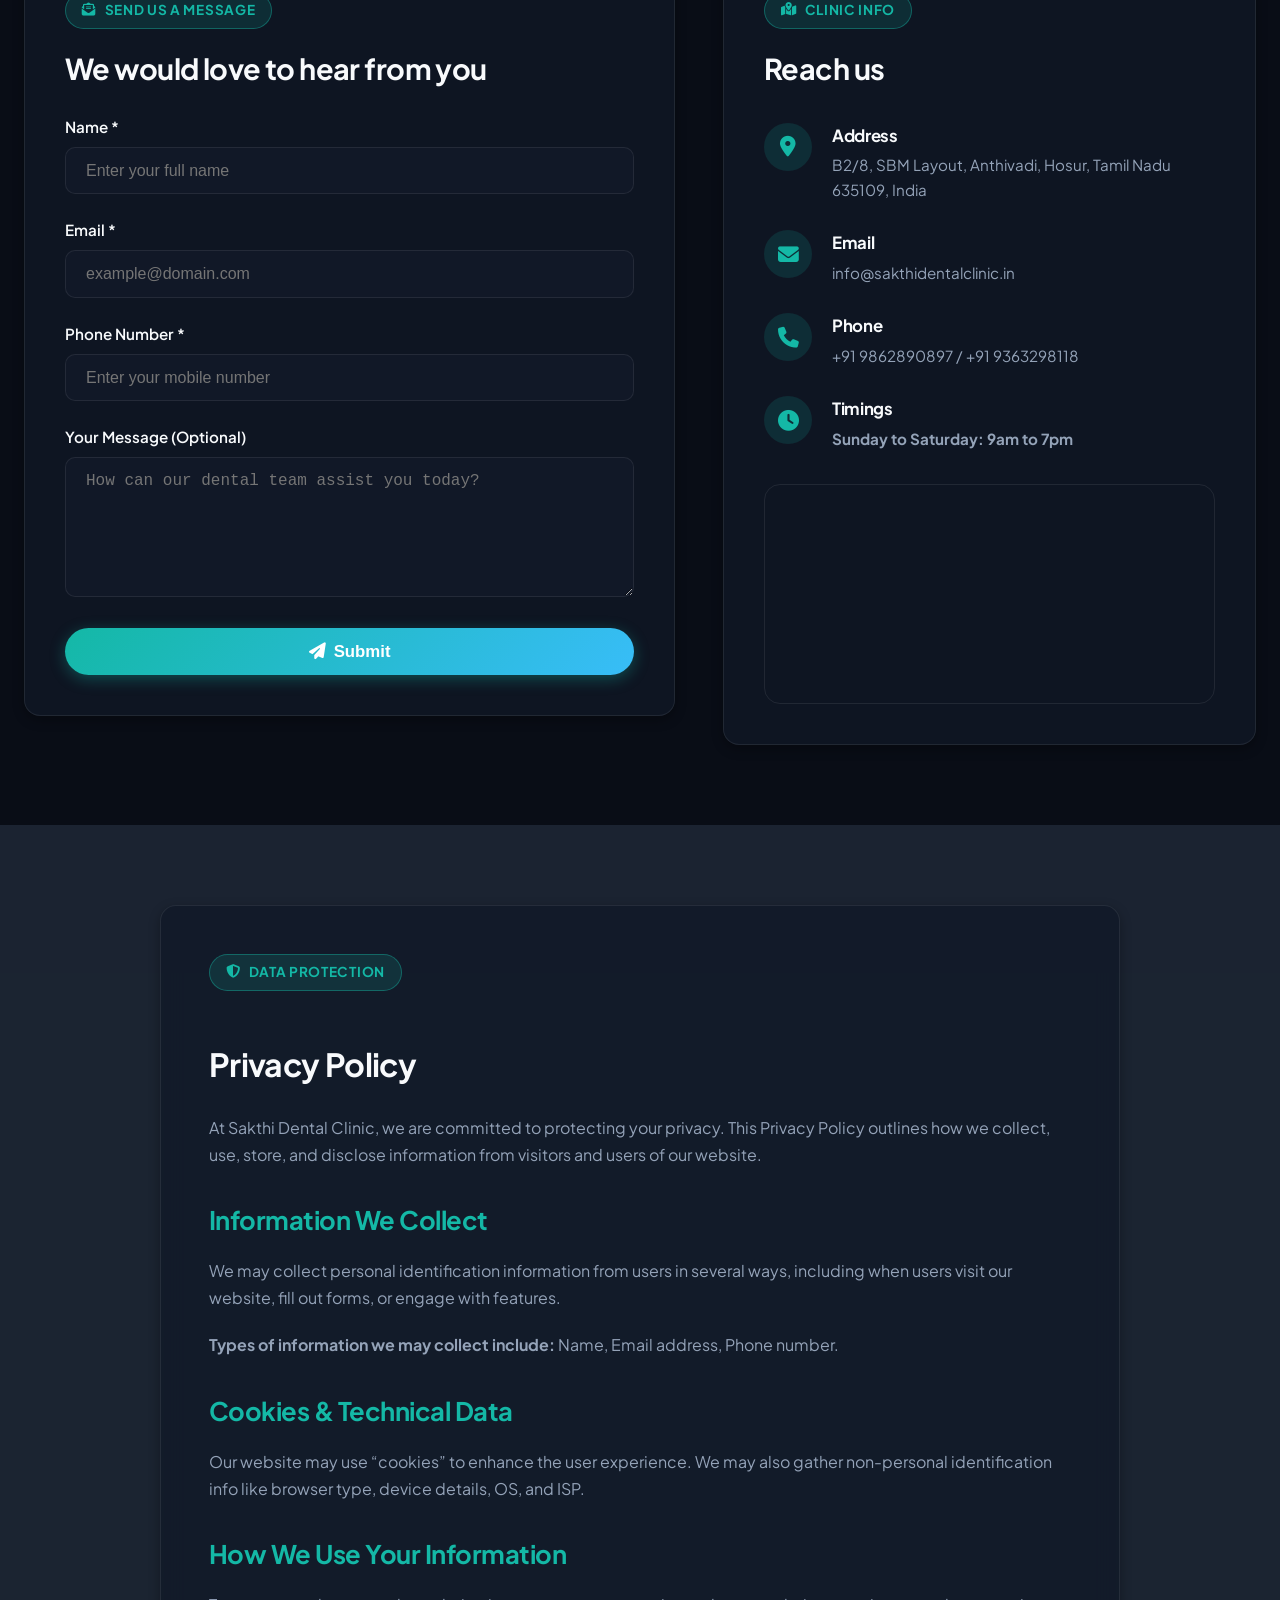
==== commit 5f137349: "feat: Add 20% OFF Special Discount Banner and original vs offer price tags to all treatment cards" ====
--- a/index.html
+++ b/index.html
@@ -566,6 +566,21 @@
         <p class="section-subtitle">Filter or search through our comprehensive range of 15 dental treatments.</p>
       </div>
 
+      <!-- 20% OFF Promotional Banner -->
+      <div class="treatment-promo-banner reveal-on-scroll delay-1">
+        <div class="promo-banner-left">
+          <div class="promo-fire-badge"><i class="fa-solid fa-fire-flame-curved"></i></div>
+          <div>
+            <h4>Special Limited Offer: Flat 20% OFF on All Treatments!</h4>
+            <p>Book online today to automatically claim your 20% instant clinic discount on any procedure.</p>
+          </div>
+        </div>
+        <div class="promo-discount-badge">
+          <span>SPECIAL</span>
+          <strong>20% OFF</strong>
+        </div>
+      </div>
+
       <!-- Filter Bar & Search -->
       <div class="filter-bar reveal-on-scroll delay-1">
         <div class="category-tabs">
@@ -604,9 +619,15 @@
                 <li><i class="fa-solid fa-circle-check"></i> LASER Guided Scaling</li>
                 <li><i class="fa-solid fa-circle-check"></i> Quick 35 Min Session</li>
               </ul>
-              <div class="treatment-price-row" style="display: flex; align-items: center; justify-content: space-between; margin-top: 0.85rem; padding: 6px 12px; background: rgba(16, 185, 129, 0.08); border-radius: 8px; border: 1px dashed rgba(16, 185, 129, 0.25);">
-                <span style="font-size: 0.775rem; color: var(--text-muted); font-weight: 600;">Estimated Cost:</span>
-                <span style="font-weight: 800; color: #10b981; font-size: 0.9rem;"><i class="fa-solid fa-indian-rupee-sign"></i> 1,200 onwards</span>
+              <div class="treatment-price-row">
+                <div class="price-labels">
+                  <span class="price-title">Est. Cost:</span>
+                  <span class="price-offer-tag"><i class="fa-solid fa-fire"></i> 20% OFF</span>
+                </div>
+                <div class="price-amounts">
+                  <span class="original-price">₹1,500</span>
+                  <span class="discounted-price"><i class="fa-solid fa-indian-rupee-sign"></i> 1,200</span>
+                </div>
               </div>
               <button class="btn btn-primary trigger-appointment" style="width: 100%; margin-top: 1rem;"><i class="fa-solid fa-calendar-check"></i> Book Consultation</button>
             </div>
@@ -630,9 +651,15 @@
                 <li><i class="fa-solid fa-circle-check"></i> Natural Composite Resin</li>
                 <li><i class="fa-solid fa-circle-check"></i> Single Visit Treatment</li>
               </ul>
-              <div class="treatment-price-row" style="display: flex; align-items: center; justify-content: space-between; margin-top: 0.85rem; padding: 6px 12px; background: rgba(16, 185, 129, 0.08); border-radius: 8px; border: 1px dashed rgba(16, 185, 129, 0.25);">
-                <span style="font-size: 0.775rem; color: var(--text-muted); font-weight: 600;">Estimated Cost:</span>
-                <span style="font-weight: 800; color: #10b981; font-size: 0.9rem;"><i class="fa-solid fa-indian-rupee-sign"></i> 800 onwards</span>
+              <div class="treatment-price-row">
+                <div class="price-labels">
+                  <span class="price-title">Est. Cost:</span>
+                  <span class="price-offer-tag"><i class="fa-solid fa-fire"></i> 20% OFF</span>
+                </div>
+                <div class="price-amounts">
+                  <span class="original-price">₹1,000</span>
+                  <span class="discounted-price"><i class="fa-solid fa-indian-rupee-sign"></i> 800</span>
+                </div>
               </div>
               <button class="btn btn-primary trigger-appointment" style="width: 100%; margin-top: 1rem;"><i class="fa-solid fa-calendar-check"></i> Book Consultation</button>
             </div>
@@ -656,9 +683,15 @@
                 <li><i class="fa-solid fa-circle-check"></i> Gentle Painless Protocol</li>
                 <li><i class="fa-solid fa-circle-check"></i> Fast Recovery Guidance</li>
               </ul>
-              <div class="treatment-price-row" style="display: flex; align-items: center; justify-content: space-between; margin-top: 0.85rem; padding: 6px 12px; background: rgba(16, 185, 129, 0.08); border-radius: 8px; border: 1px dashed rgba(16, 185, 129, 0.25);">
-                <span style="font-size: 0.775rem; color: var(--text-muted); font-weight: 600;">Estimated Cost:</span>
-                <span style="font-weight: 800; color: #10b981; font-size: 0.9rem;"><i class="fa-solid fa-indian-rupee-sign"></i> 1,500 onwards</span>
+              <div class="treatment-price-row">
+                <div class="price-labels">
+                  <span class="price-title">Est. Cost:</span>
+                  <span class="price-offer-tag"><i class="fa-solid fa-fire"></i> 20% OFF</span>
+                </div>
+                <div class="price-amounts">
+                  <span class="original-price">₹1,875</span>
+                  <span class="discounted-price"><i class="fa-solid fa-indian-rupee-sign"></i> 1,500</span>
+                </div>
               </div>
               <button class="btn btn-primary trigger-appointment" style="width: 100%; margin-top: 1rem;"><i class="fa-solid fa-calendar-check"></i> Book Consultation</button>
             </div>
@@ -682,9 +715,15 @@
                 <li><i class="fa-solid fa-circle-check"></i> Custom Ergonomic Fit</li>
                 <li><i class="fa-solid fa-circle-check"></i> Natural Aesthetic Shade</li>
               </ul>
-              <div class="treatment-price-row" style="display: flex; align-items: center; justify-content: space-between; margin-top: 0.85rem; padding: 6px 12px; background: rgba(16, 185, 129, 0.08); border-radius: 8px; border: 1px dashed rgba(16, 185, 129, 0.25);">
-                <span style="font-size: 0.775rem; color: var(--text-muted); font-weight: 600;">Estimated Cost:</span>
-                <span style="font-weight: 800; color: #10b981; font-size: 0.9rem;"><i class="fa-solid fa-indian-rupee-sign"></i> 15,000 onwards</span>
+              <div class="treatment-price-row">
+                <div class="price-labels">
+                  <span class="price-title">Est. Cost:</span>
+                  <span class="price-offer-tag"><i class="fa-solid fa-fire"></i> 20% OFF</span>
+                </div>
+                <div class="price-amounts">
+                  <span class="original-price">₹18,750</span>
+                  <span class="discounted-price"><i class="fa-solid fa-indian-rupee-sign"></i> 15,000</span>
+                </div>
               </div>
               <button class="btn btn-primary trigger-appointment" style="width: 100%; margin-top: 1rem;"><i class="fa-solid fa-calendar-check"></i> Book Consultation</button>
             </div>
@@ -708,9 +747,15 @@
                 <li><i class="fa-solid fa-circle-check"></i> Lifetime Osseointegration</li>
                 <li><i class="fa-solid fa-circle-check"></i> 99.2% Clinical Success Rate</li>
               </ul>
-              <div class="treatment-price-row" style="display: flex; align-items: center; justify-content: space-between; margin-top: 0.85rem; padding: 6px 12px; background: rgba(16, 185, 129, 0.08); border-radius: 8px; border: 1px dashed rgba(16, 185, 129, 0.25);">
-                <span style="font-size: 0.775rem; color: var(--text-muted); font-weight: 600;">Estimated Cost:</span>
-                <span style="font-weight: 800; color: #10b981; font-size: 0.9rem;"><i class="fa-solid fa-indian-rupee-sign"></i> 22,000 onwards</span>
+              <div class="treatment-price-row">
+                <div class="price-labels">
+                  <span class="price-title">Est. Cost:</span>
+                  <span class="price-offer-tag"><i class="fa-solid fa-fire"></i> 20% OFF</span>
+                </div>
+                <div class="price-amounts">
+                  <span class="original-price">₹27,500</span>
+                  <span class="discounted-price"><i class="fa-solid fa-indian-rupee-sign"></i> 22,000</span>
+                </div>
               </div>
               <button class="btn btn-primary trigger-appointment" style="width: 100%; margin-top: 1rem;"><i class="fa-solid fa-calendar-check"></i> Book Consultation</button>
             </div>
@@ -734,9 +779,15 @@
                 <li><i class="fa-solid fa-circle-check"></i> Bloodless Precision</li>
                 <li><i class="fa-solid fa-circle-check"></i> Zero Noise Comfort</li>
               </ul>
-              <div class="treatment-price-row" style="display: flex; align-items: center; justify-content: space-between; margin-top: 0.85rem; padding: 6px 12px; background: rgba(16, 185, 129, 0.08); border-radius: 8px; border: 1px dashed rgba(16, 185, 129, 0.25);">
-                <span style="font-size: 0.775rem; color: var(--text-muted); font-weight: 600;">Estimated Cost:</span>
-                <span style="font-weight: 800; color: #10b981; font-size: 0.9rem;"><i class="fa-solid fa-indian-rupee-sign"></i> 3,000 onwards</span>
+              <div class="treatment-price-row">
+                <div class="price-labels">
+                  <span class="price-title">Est. Cost:</span>
+                  <span class="price-offer-tag"><i class="fa-solid fa-fire"></i> 20% OFF</span>
+                </div>
+                <div class="price-amounts">
+                  <span class="original-price">₹3,750</span>
+                  <span class="discounted-price"><i class="fa-solid fa-indian-rupee-sign"></i> 3,000</span>
+                </div>
               </div>
               <button class="btn btn-primary trigger-appointment" style="width: 100%; margin-top: 1rem;"><i class="fa-solid fa-calendar-check"></i> Book Consultation</button>
             </div>
@@ -760,9 +811,15 @@
                 <li><i class="fa-solid fa-circle-check"></i> Saves Natural Teeth</li>
                 <li><i class="fa-solid fa-circle-check"></i> Rotary Endo Equipment</li>
               </ul>
-              <div class="treatment-price-row" style="display: flex; align-items: center; justify-content: space-between; margin-top: 0.85rem; padding: 6px 12px; background: rgba(16, 185, 129, 0.08); border-radius: 8px; border: 1px dashed rgba(16, 185, 129, 0.25);">
-                <span style="font-size: 0.775rem; color: var(--text-muted); font-weight: 600;">Estimated Cost:</span>
-                <span style="font-weight: 800; color: #10b981; font-size: 0.9rem;"><i class="fa-solid fa-indian-rupee-sign"></i> 3,500 onwards</span>
+              <div class="treatment-price-row">
+                <div class="price-labels">
+                  <span class="price-title">Est. Cost:</span>
+                  <span class="price-offer-tag"><i class="fa-solid fa-fire"></i> 20% OFF</span>
+                </div>
+                <div class="price-amounts">
+                  <span class="original-price">₹4,375</span>
+                  <span class="discounted-price"><i class="fa-solid fa-indian-rupee-sign"></i> 3,500</span>
+                </div>
               </div>
               <button class="btn btn-primary trigger-appointment" style="width: 100%; margin-top: 1rem;"><i class="fa-solid fa-calendar-check"></i> Book Consultation</button>
             </div>
@@ -786,9 +843,15 @@
                 <li><i class="fa-solid fa-circle-check"></i> Specialist Oral Surgeon</li>
                 <li><i class="fa-solid fa-circle-check"></i> Low-Swell Recovery</li>
               </ul>
-              <div class="treatment-price-row" style="display: flex; align-items: center; justify-content: space-between; margin-top: 0.85rem; padding: 6px 12px; background: rgba(16, 185, 129, 0.08); border-radius: 8px; border: 1px dashed rgba(16, 185, 129, 0.25);">
-                <span style="font-size: 0.775rem; color: var(--text-muted); font-weight: 600;">Estimated Cost:</span>
-                <span style="font-weight: 800; color: #10b981; font-size: 0.9rem;"><i class="fa-solid fa-indian-rupee-sign"></i> 4,000 onwards</span>
+              <div class="treatment-price-row">
+                <div class="price-labels">
+                  <span class="price-title">Est. Cost:</span>
+                  <span class="price-offer-tag"><i class="fa-solid fa-fire"></i> 20% OFF</span>
+                </div>
+                <div class="price-amounts">
+                  <span class="original-price">₹5,000</span>
+                  <span class="discounted-price"><i class="fa-solid fa-indian-rupee-sign"></i> 4,000</span>
+                </div>
               </div>
               <button class="btn btn-primary trigger-appointment" style="width: 100%; margin-top: 1rem;"><i class="fa-solid fa-calendar-check"></i> Book Consultation</button>
             </div>
@@ -812,9 +875,15 @@
                 <li><i class="fa-solid fa-circle-check"></i> Zirconia & Ceramic Options</li>
                 <li><i class="fa-solid fa-circle-check"></i> Restores Full Chewing Power</li>
               </ul>
-              <div class="treatment-price-row" style="display: flex; align-items: center; justify-content: space-between; margin-top: 0.85rem; padding: 6px 12px; background: rgba(16, 185, 129, 0.08); border-radius: 8px; border: 1px dashed rgba(16, 185, 129, 0.25);">
-                <span style="font-size: 0.775rem; color: var(--text-muted); font-weight: 600;">Estimated Cost:</span>
-                <span style="font-weight: 800; color: #10b981; font-size: 0.9rem;"><i class="fa-solid fa-indian-rupee-sign"></i> 4,500 onwards</span>
+              <div class="treatment-price-row">
+                <div class="price-labels">
+                  <span class="price-title">Est. Cost:</span>
+                  <span class="price-offer-tag"><i class="fa-solid fa-fire"></i> 20% OFF</span>
+                </div>
+                <div class="price-amounts">
+                  <span class="original-price">₹5,625</span>
+                  <span class="discounted-price"><i class="fa-solid fa-indian-rupee-sign"></i> 4,500</span>
+                </div>
               </div>
               <button class="btn btn-primary trigger-appointment" style="width: 100%; margin-top: 1rem;"><i class="fa-solid fa-calendar-check"></i> Book Consultation</button>
             </div>
@@ -838,9 +907,15 @@
                 <li><i class="fa-solid fa-circle-check"></i> Up to 8 Shades Brighter</li>
                 <li><i class="fa-solid fa-circle-check"></i> Enamel-Safe Formula</li>
               </ul>
-              <div class="treatment-price-row" style="display: flex; align-items: center; justify-content: space-between; margin-top: 0.85rem; padding: 6px 12px; background: rgba(16, 185, 129, 0.08); border-radius: 8px; border: 1px dashed rgba(16, 185, 129, 0.25);">
-                <span style="font-size: 0.775rem; color: var(--text-muted); font-weight: 600;">Estimated Cost:</span>
-                <span style="font-weight: 800; color: #10b981; font-size: 0.9rem;"><i class="fa-solid fa-indian-rupee-sign"></i> 6,000 onwards</span>
+              <div class="treatment-price-row">
+                <div class="price-labels">
+                  <span class="price-title">Est. Cost:</span>
+                  <span class="price-offer-tag"><i class="fa-solid fa-fire"></i> 20% OFF</span>
+                </div>
+                <div class="price-amounts">
+                  <span class="original-price">₹7,500</span>
+                  <span class="discounted-price"><i class="fa-solid fa-indian-rupee-sign"></i> 6,000</span>
+                </div>
               </div>
               <button class="btn btn-primary trigger-appointment" style="width: 100%; margin-top: 1rem;"><i class="fa-solid fa-calendar-check"></i> Book Consultation</button>
             </div>
@@ -864,9 +939,15 @@
                 <li><i class="fa-solid fa-circle-check"></i> Custom Stain-Resistant Porcelain</li>
                 <li><i class="fa-solid fa-circle-check"></i> Flawless Natural Aesthetic</li>
               </ul>
-              <div class="treatment-price-row" style="display: flex; align-items: center; justify-content: space-between; margin-top: 0.85rem; padding: 6px 12px; background: rgba(16, 185, 129, 0.08); border-radius: 8px; border: 1px dashed rgba(16, 185, 129, 0.25);">
-                <span style="font-size: 0.775rem; color: var(--text-muted); font-weight: 600;">Estimated Cost:</span>
-                <span style="font-weight: 800; color: #10b981; font-size: 0.9rem;"><i class="fa-solid fa-indian-rupee-sign"></i> 8,500 onwards</span>
+              <div class="treatment-price-row">
+                <div class="price-labels">
+                  <span class="price-title">Est. Cost:</span>
+                  <span class="price-offer-tag"><i class="fa-solid fa-fire"></i> 20% OFF</span>
+                </div>
+                <div class="price-amounts">
+                  <span class="original-price">₹10,625</span>
+                  <span class="discounted-price"><i class="fa-solid fa-indian-rupee-sign"></i> 8,500</span>
+                </div>
               </div>
               <button class="btn btn-primary trigger-appointment" style="width: 100%; margin-top: 1rem;"><i class="fa-solid fa-calendar-check"></i> Book Consultation</button>
             </div>
@@ -890,9 +971,15 @@
                 <li><i class="fa-solid fa-circle-check"></i> Kid-Friendly Dentists</li>
                 <li><i class="fa-solid fa-circle-check"></i> Protective Pit & Fissure Sealants</li>
               </ul>
-              <div class="treatment-price-row" style="display: flex; align-items: center; justify-content: space-between; margin-top: 0.85rem; padding: 6px 12px; background: rgba(16, 185, 129, 0.08); border-radius: 8px; border: 1px dashed rgba(16, 185, 129, 0.25);">
-                <span style="font-size: 0.775rem; color: var(--text-muted); font-weight: 600;">Estimated Cost:</span>
-                <span style="font-weight: 800; color: #10b981; font-size: 0.9rem;"><i class="fa-solid fa-indian-rupee-sign"></i> 900 onwards</span>
+              <div class="treatment-price-row">
+                <div class="price-labels">
+                  <span class="price-title">Est. Cost:</span>
+                  <span class="price-offer-tag"><i class="fa-solid fa-fire"></i> 20% OFF</span>
+                </div>
+                <div class="price-amounts">
+                  <span class="original-price">₹1,125</span>
+                  <span class="discounted-price"><i class="fa-solid fa-indian-rupee-sign"></i> 900</span>
+                </div>
               </div>
               <button class="btn btn-primary trigger-appointment" style="width: 100%; margin-top: 1rem;"><i class="fa-solid fa-calendar-check"></i> Book Consultation</button>
             </div>
@@ -916,9 +1003,15 @@
                 <li><i class="fa-solid fa-circle-check"></i> Halts Bone Loss & Recession</li>
                 <li><i class="fa-solid fa-circle-check"></i> LASER Sterilized Pockets</li>
               </ul>
-              <div class="treatment-price-row" style="display: flex; align-items: center; justify-content: space-between; margin-top: 0.85rem; padding: 6px 12px; background: rgba(16, 185, 129, 0.08); border-radius: 8px; border: 1px dashed rgba(16, 185, 129, 0.25);">
-                <span style="font-size: 0.775rem; color: var(--text-muted); font-weight: 600;">Estimated Cost:</span>
-                <span style="font-weight: 800; color: #10b981; font-size: 0.9rem;"><i class="fa-solid fa-indian-rupee-sign"></i> 6,500 onwards</span>
+              <div class="treatment-price-row">
+                <div class="price-labels">
+                  <span class="price-title">Est. Cost:</span>
+                  <span class="price-offer-tag"><i class="fa-solid fa-fire"></i> 20% OFF</span>
+                </div>
+                <div class="price-amounts">
+                  <span class="original-price">₹8,125</span>
+                  <span class="discounted-price"><i class="fa-solid fa-indian-rupee-sign"></i> 6,500</span>
+                </div>
               </div>
               <button class="btn btn-primary trigger-appointment" style="width: 100%; margin-top: 1rem;"><i class="fa-solid fa-calendar-check"></i> Book Consultation</button>
             </div>
@@ -942,9 +1035,15 @@
                 <li><i class="fa-solid fa-circle-check"></i> Metal & Ceramic Options</li>
                 <li><i class="fa-solid fa-circle-check"></i> Expert Orthodontist Supervision</li>
               </ul>
-              <div class="treatment-price-row" style="display: flex; align-items: center; justify-content: space-between; margin-top: 0.85rem; padding: 6px 12px; background: rgba(16, 185, 129, 0.08); border-radius: 8px; border: 1px dashed rgba(16, 185, 129, 0.25);">
-                <span style="font-size: 0.775rem; color: var(--text-muted); font-weight: 600;">Estimated Cost:</span>
-                <span style="font-weight: 800; color: #10b981; font-size: 0.9rem;"><i class="fa-solid fa-indian-rupee-sign"></i> 25,000 onwards</span>
+              <div class="treatment-price-row">
+                <div class="price-labels">
+                  <span class="price-title">Est. Cost:</span>
+                  <span class="price-offer-tag"><i class="fa-solid fa-fire"></i> 20% OFF</span>
+                </div>
+                <div class="price-amounts">
+                  <span class="original-price">₹31,250</span>
+                  <span class="discounted-price"><i class="fa-solid fa-indian-rupee-sign"></i> 25,000</span>
+                </div>
               </div>
               <button class="btn btn-primary trigger-appointment" style="width: 100%; margin-top: 1rem;"><i class="fa-solid fa-calendar-check"></i> Book Consultation</button>
             </div>
@@ -968,9 +1067,15 @@
                 <li><i class="fa-solid fa-circle-check"></i> Nearly Invisible & Removable</li>
                 <li><i class="fa-solid fa-circle-check"></i> 3D Digital Smile Simulation</li>
               </ul>
-              <div class="treatment-price-row" style="display: flex; align-items: center; justify-content: space-between; margin-top: 0.85rem; padding: 6px 12px; background: rgba(16, 185, 129, 0.08); border-radius: 8px; border: 1px dashed rgba(16, 185, 129, 0.25);">
-                <span style="font-size: 0.775rem; color: var(--text-muted); font-weight: 600;">Estimated Cost:</span>
-                <span style="font-weight: 800; color: #10b981; font-size: 0.9rem;"><i class="fa-solid fa-indian-rupee-sign"></i> 45,000 onwards</span>
+              <div class="treatment-price-row">
+                <div class="price-labels">
+                  <span class="price-title">Est. Cost:</span>
+                  <span class="price-offer-tag"><i class="fa-solid fa-fire"></i> 20% OFF</span>
+                </div>
+                <div class="price-amounts">
+                  <span class="original-price">₹56,250</span>
+                  <span class="discounted-price"><i class="fa-solid fa-indian-rupee-sign"></i> 45,000</span>
+                </div>
               </div>
               <button class="btn btn-primary trigger-appointment" style="width: 100%; margin-top: 1rem;"><i class="fa-solid fa-calendar-check"></i> Book Consultation</button>
             </div>
--- a/style.css
+++ b/style.css
@@ -3038,3 +3038,147 @@
     font-size: 0.8rem;
   }
 }
+
+/* ==========================================================================
+   20% OFF SPECIAL TREATMENT DISCOUNT OFFER & PRICING
+   ========================================================================== */
+
+.treatment-promo-banner {
+  display: flex;
+  align-items: center;
+  justify-content: space-between;
+  background: linear-gradient(135deg, rgba(239, 68, 68, 0.12) 0%, rgba(249, 115, 22, 0.15) 100%);
+  border: 1px solid rgba(249, 115, 22, 0.35);
+  border-radius: 18px;
+  padding: 1.15rem 1.65rem;
+  margin-bottom: 2rem;
+  box-shadow: 0 10px 30px rgba(249, 115, 22, 0.15);
+}
+
+.promo-banner-left {
+  display: flex;
+  align-items: center;
+  gap: 1.25rem;
+}
+
+.promo-fire-badge {
+  width: 46px;
+  height: 46px;
+  border-radius: 14px;
+  background: linear-gradient(135deg, #ef4444, #f97316);
+  color: #ffffff;
+  display: flex;
+  align-items: center;
+  justify-content: center;
+  font-size: 1.35rem;
+  box-shadow: 0 6px 18px rgba(239, 68, 68, 0.4);
+  flex-shrink: 0;
+}
+
+.promo-banner-left h4 {
+  font-size: 1.1rem;
+  font-weight: 800;
+  color: #ffffff;
+  margin-bottom: 0.15rem;
+}
+
+.promo-banner-left p {
+  font-size: 0.85rem;
+  color: var(--text-muted);
+  margin: 0;
+}
+
+.promo-discount-badge {
+  background: linear-gradient(135deg, #f97316, #eab308);
+  color: #ffffff;
+  padding: 0.45rem 1.15rem;
+  border-radius: 12px;
+  text-align: center;
+  box-shadow: 0 6px 16px rgba(249, 115, 22, 0.35);
+  flex-shrink: 0;
+}
+
+.promo-discount-badge span {
+  display: block;
+  font-size: 0.65rem;
+  font-weight: 800;
+  letter-spacing: 1px;
+}
+
+.promo-discount-badge strong {
+  font-size: 1.15rem;
+  font-weight: 900;
+}
+
+.treatment-price-row {
+  display: flex;
+  align-items: center;
+  justify-content: space-between;
+  margin-top: 0.85rem;
+  padding: 8px 12px;
+  background: rgba(16, 185, 129, 0.08);
+  border-radius: 10px;
+  border: 1px dashed rgba(16, 185, 129, 0.35);
+  transition: all 0.3s ease;
+}
+
+.treatment-price-row:hover {
+  background: rgba(16, 185, 129, 0.14);
+  border-color: #10b981;
+}
+
+.price-labels {
+  display: flex;
+  align-items: center;
+  gap: 6px;
+}
+
+.price-title {
+  font-size: 0.775rem;
+  color: var(--text-muted);
+  font-weight: 600;
+}
+
+.price-offer-tag {
+  background: linear-gradient(135deg, #ef4444, #f97316);
+  color: #ffffff;
+  font-size: 0.68rem;
+  font-weight: 800;
+  padding: 2px 7px;
+  border-radius: 50px;
+  display: inline-flex;
+  align-items: center;
+  gap: 3px;
+  box-shadow: 0 2px 8px rgba(239, 68, 68, 0.35);
+  letter-spacing: 0.3px;
+}
+
+.price-amounts {
+  display: flex;
+  align-items: center;
+  gap: 8px;
+}
+
+.original-price {
+  font-size: 0.775rem;
+  color: rgba(255, 255, 255, 0.45);
+  text-decoration: line-through;
+  font-weight: 600;
+}
+
+.discounted-price {
+  font-weight: 800;
+  color: #10b981;
+  font-size: 0.95rem;
+}
+
+@media (max-width: 768px) {
+  .treatment-promo-banner {
+    flex-direction: column;
+    gap: 1rem;
+    text-align: center;
+  }
+  .promo-banner-left {
+    flex-direction: column;
+  }
+}
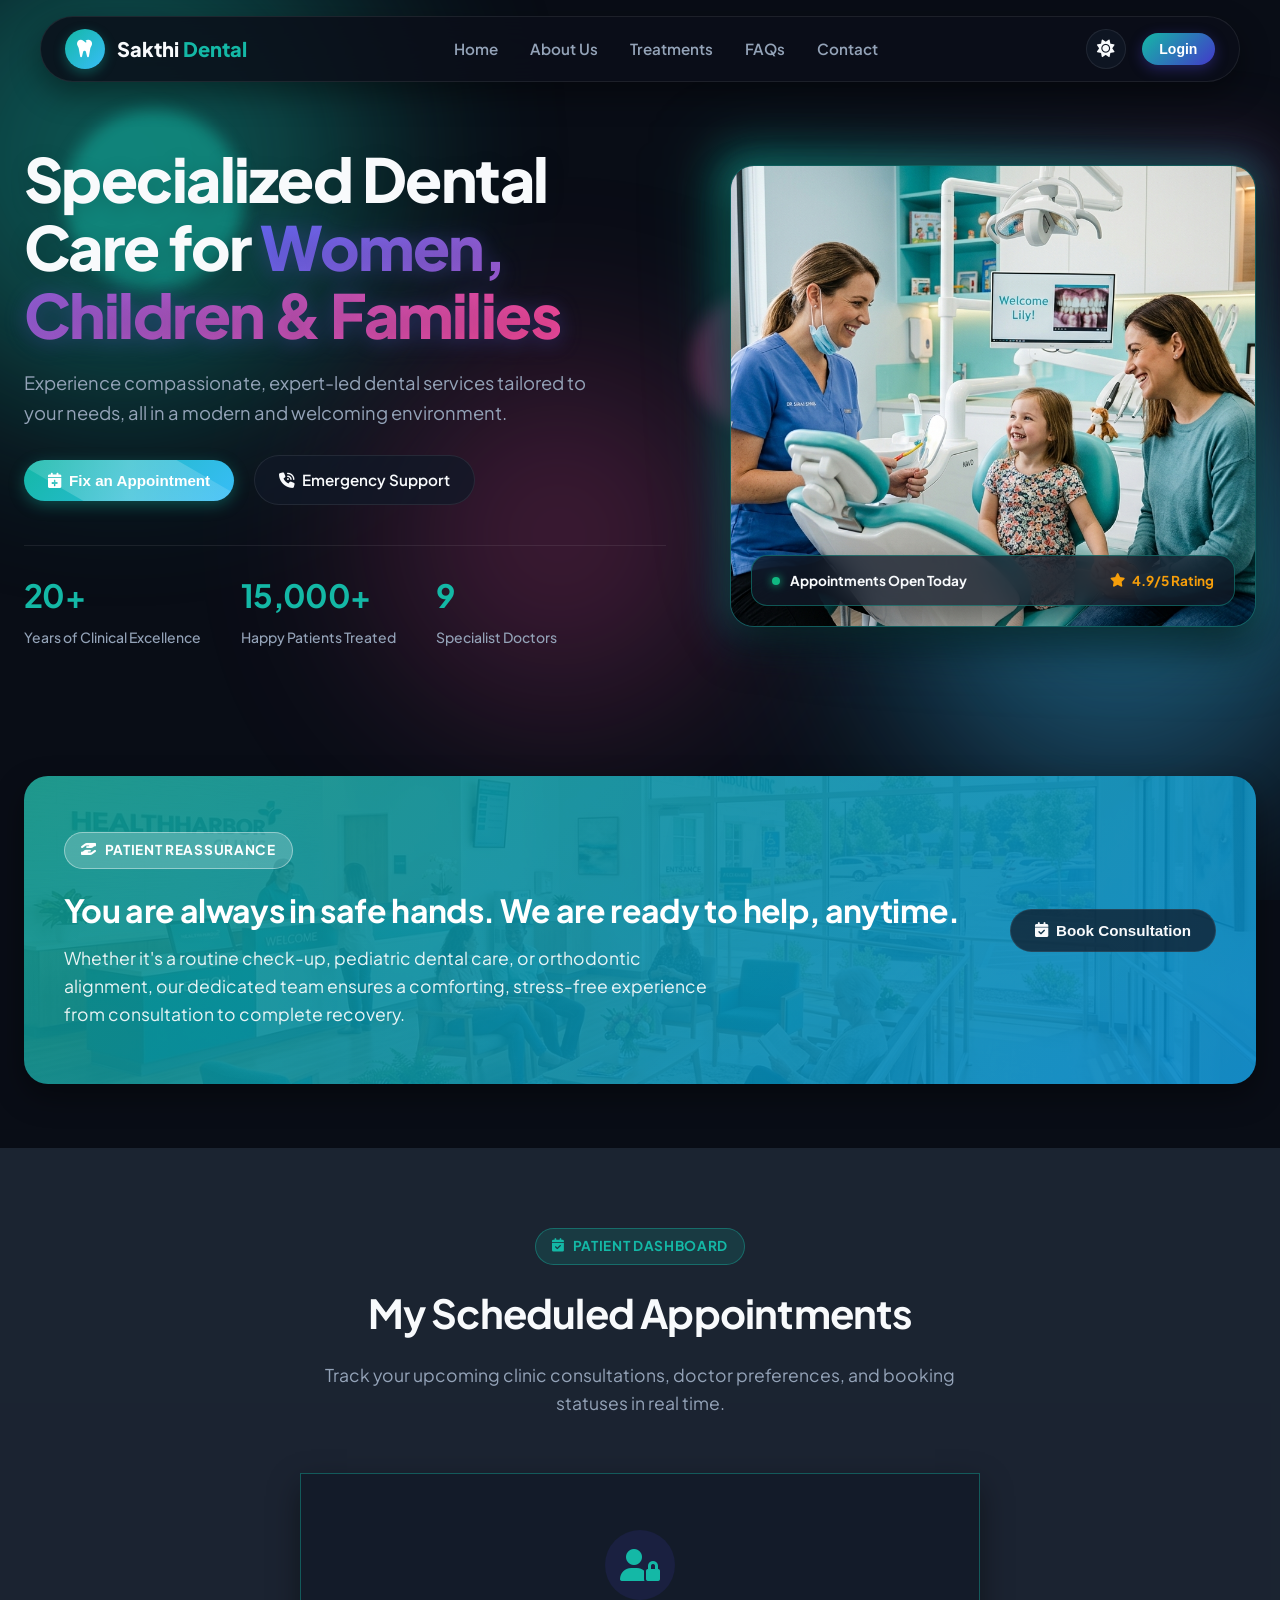
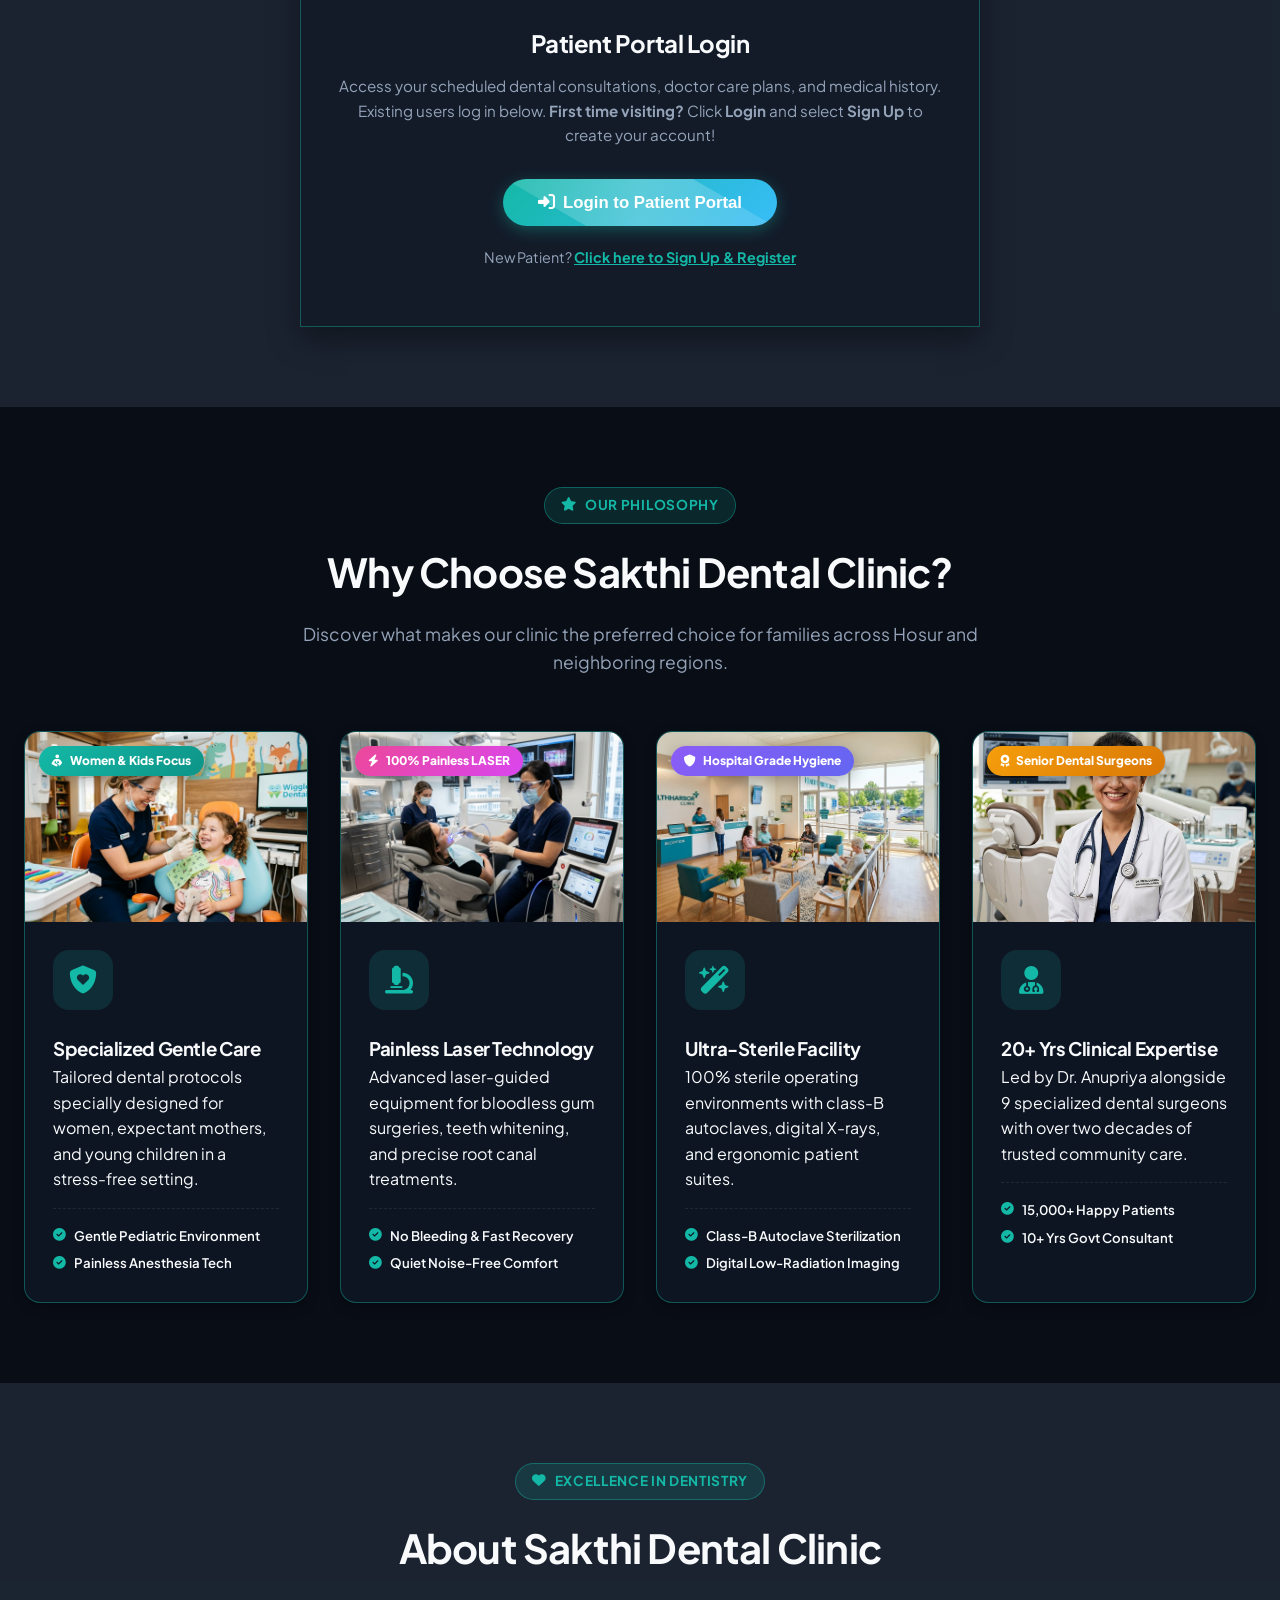
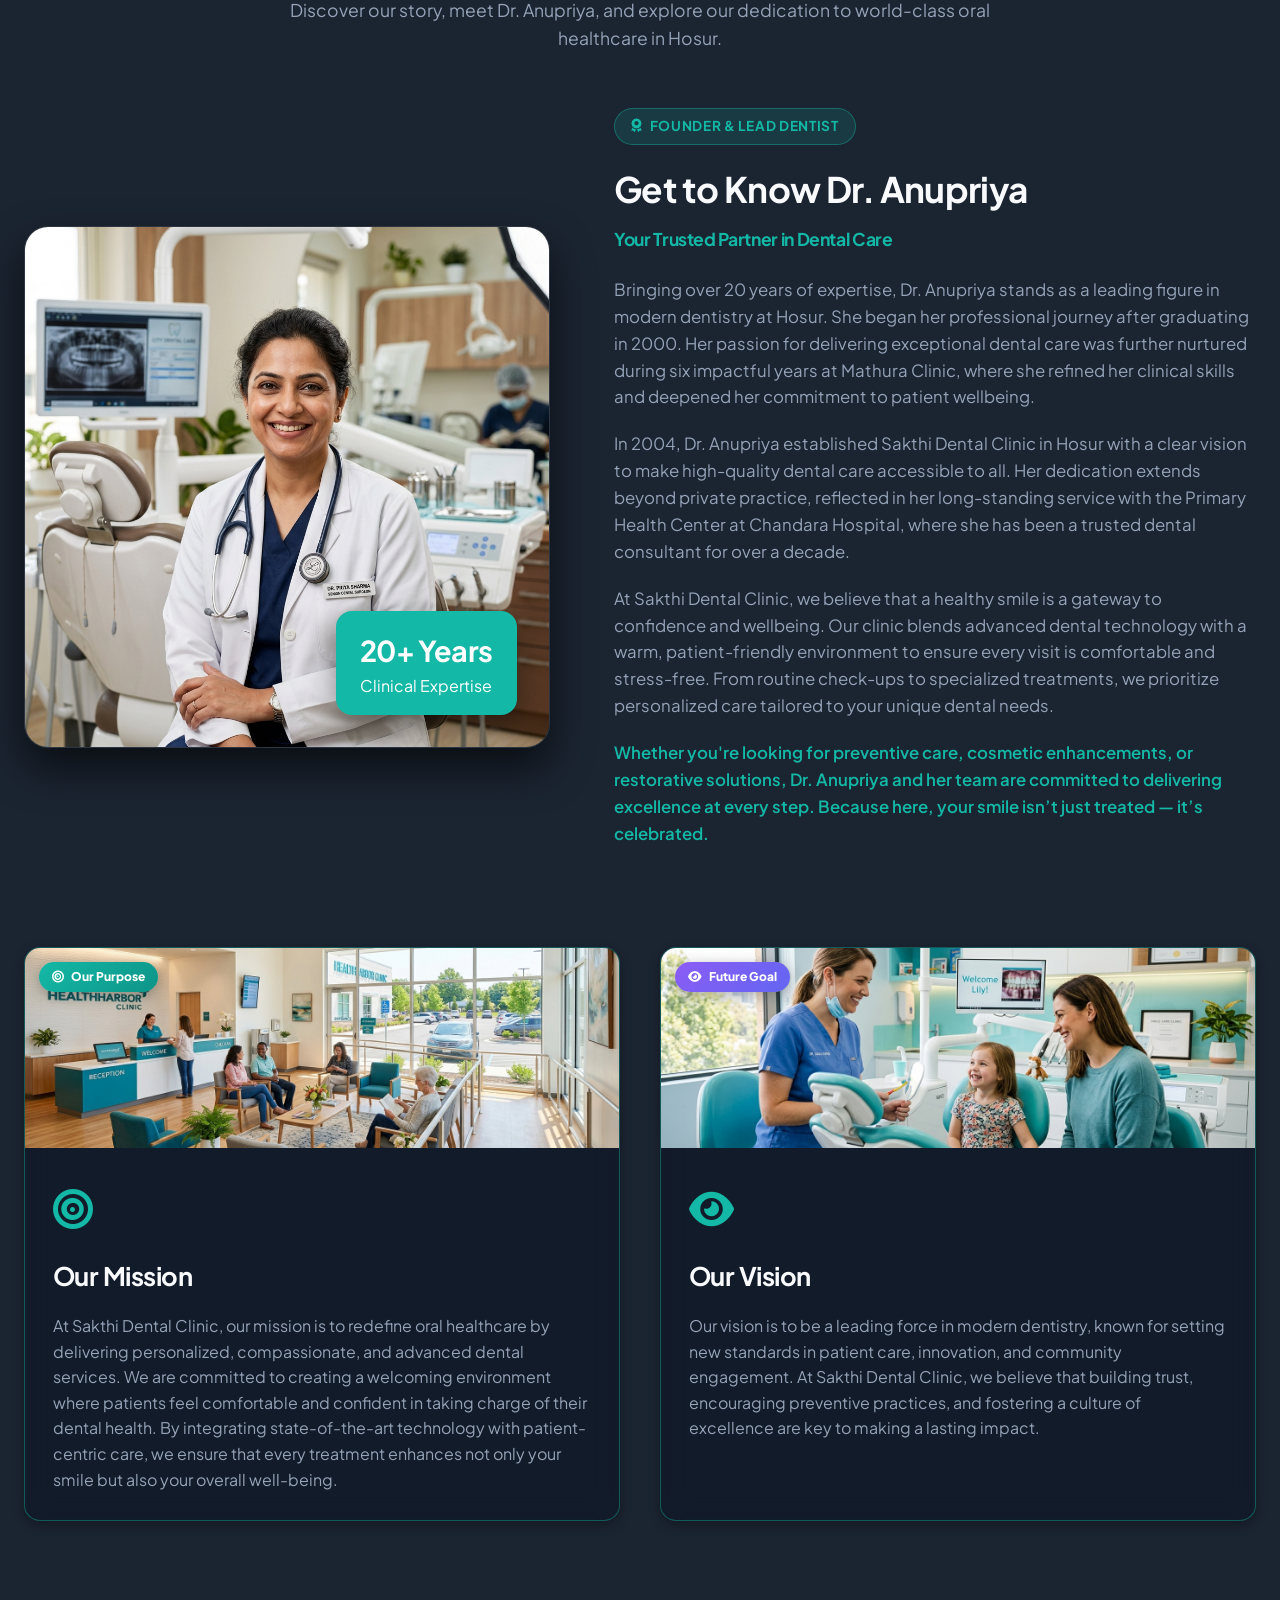
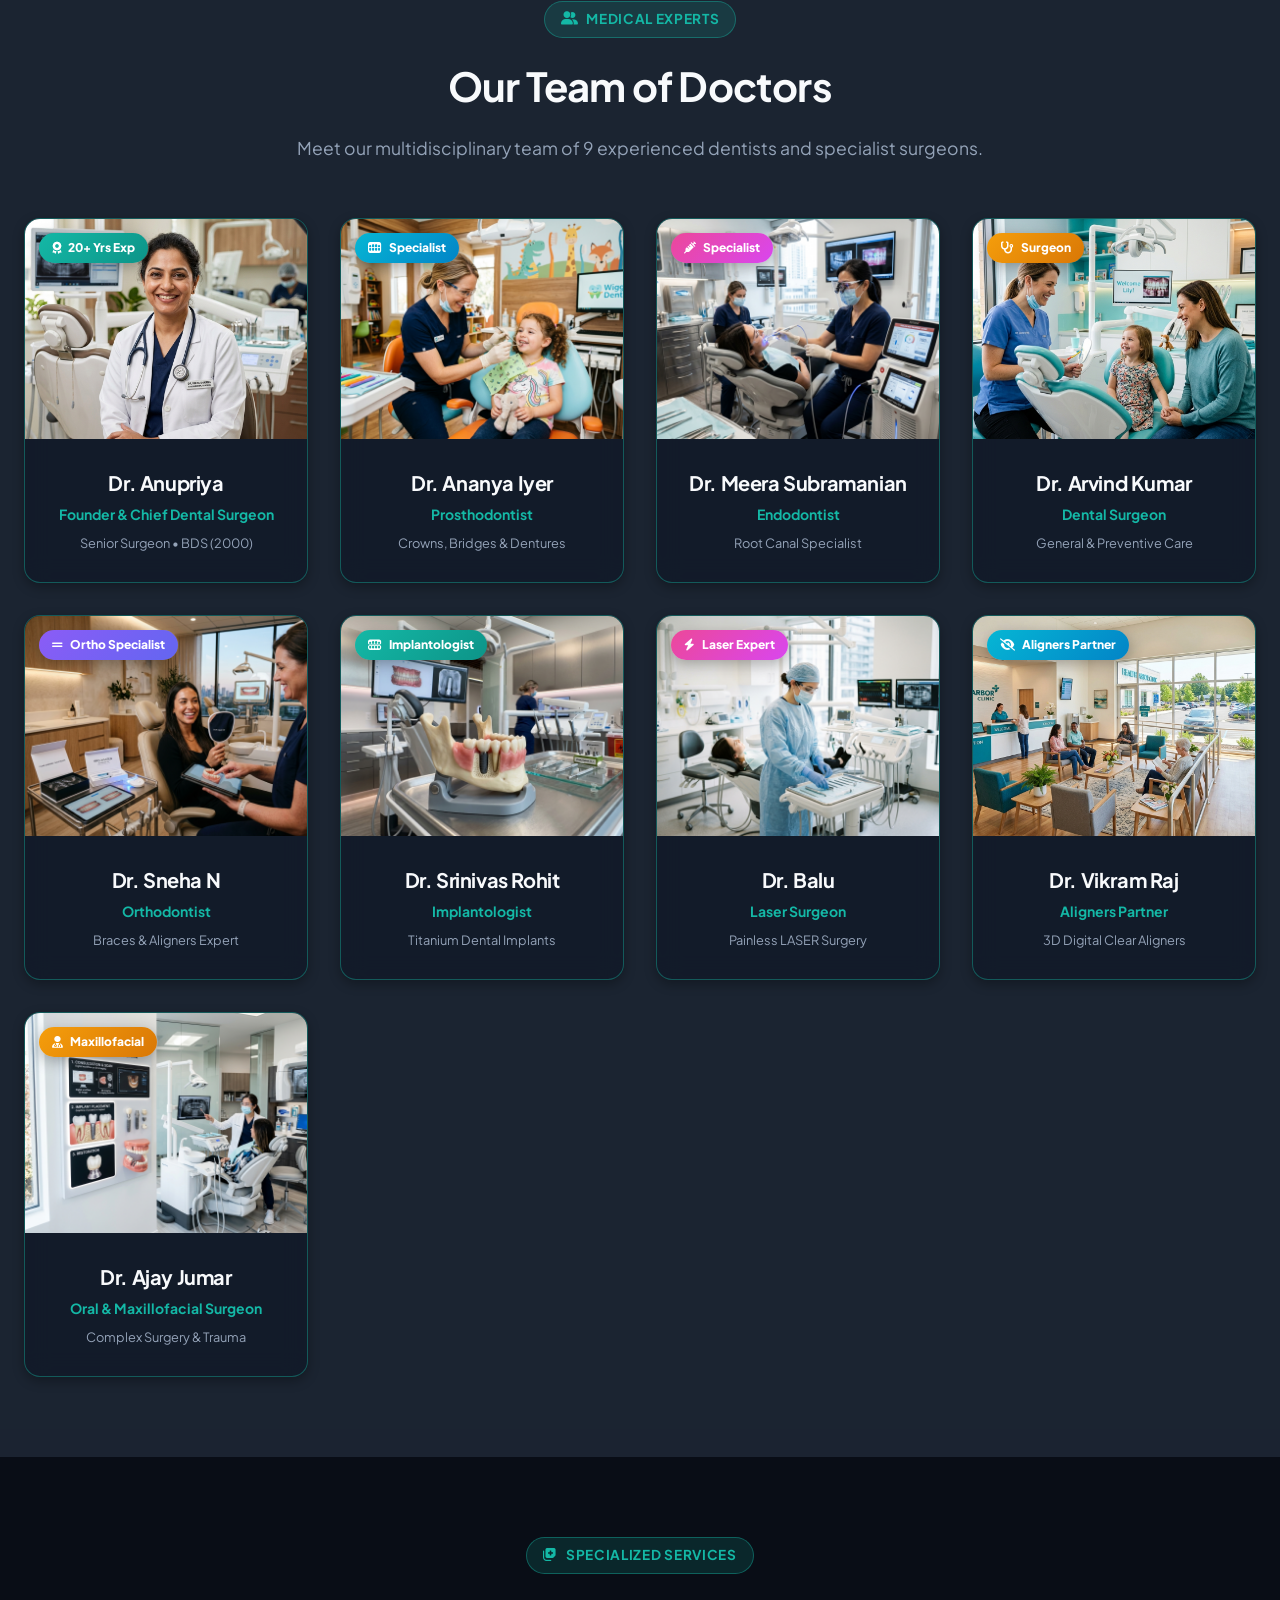
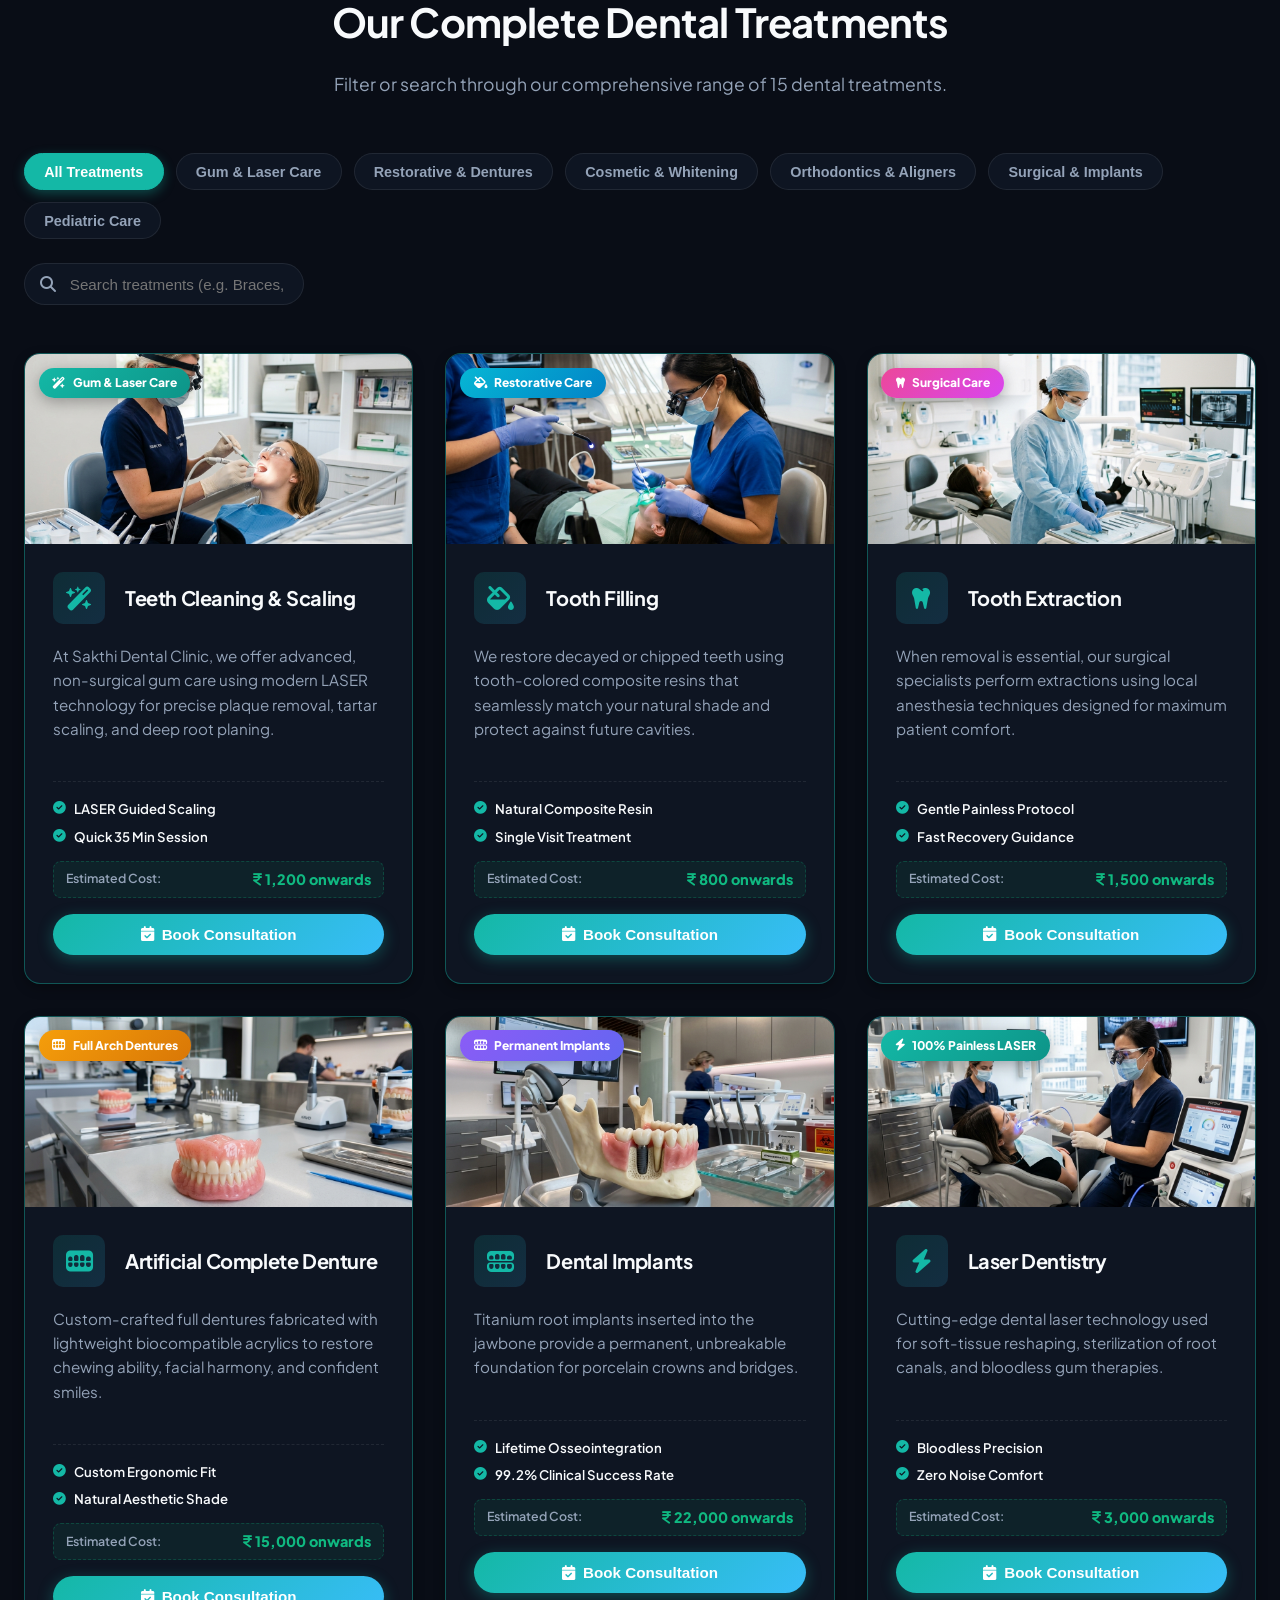
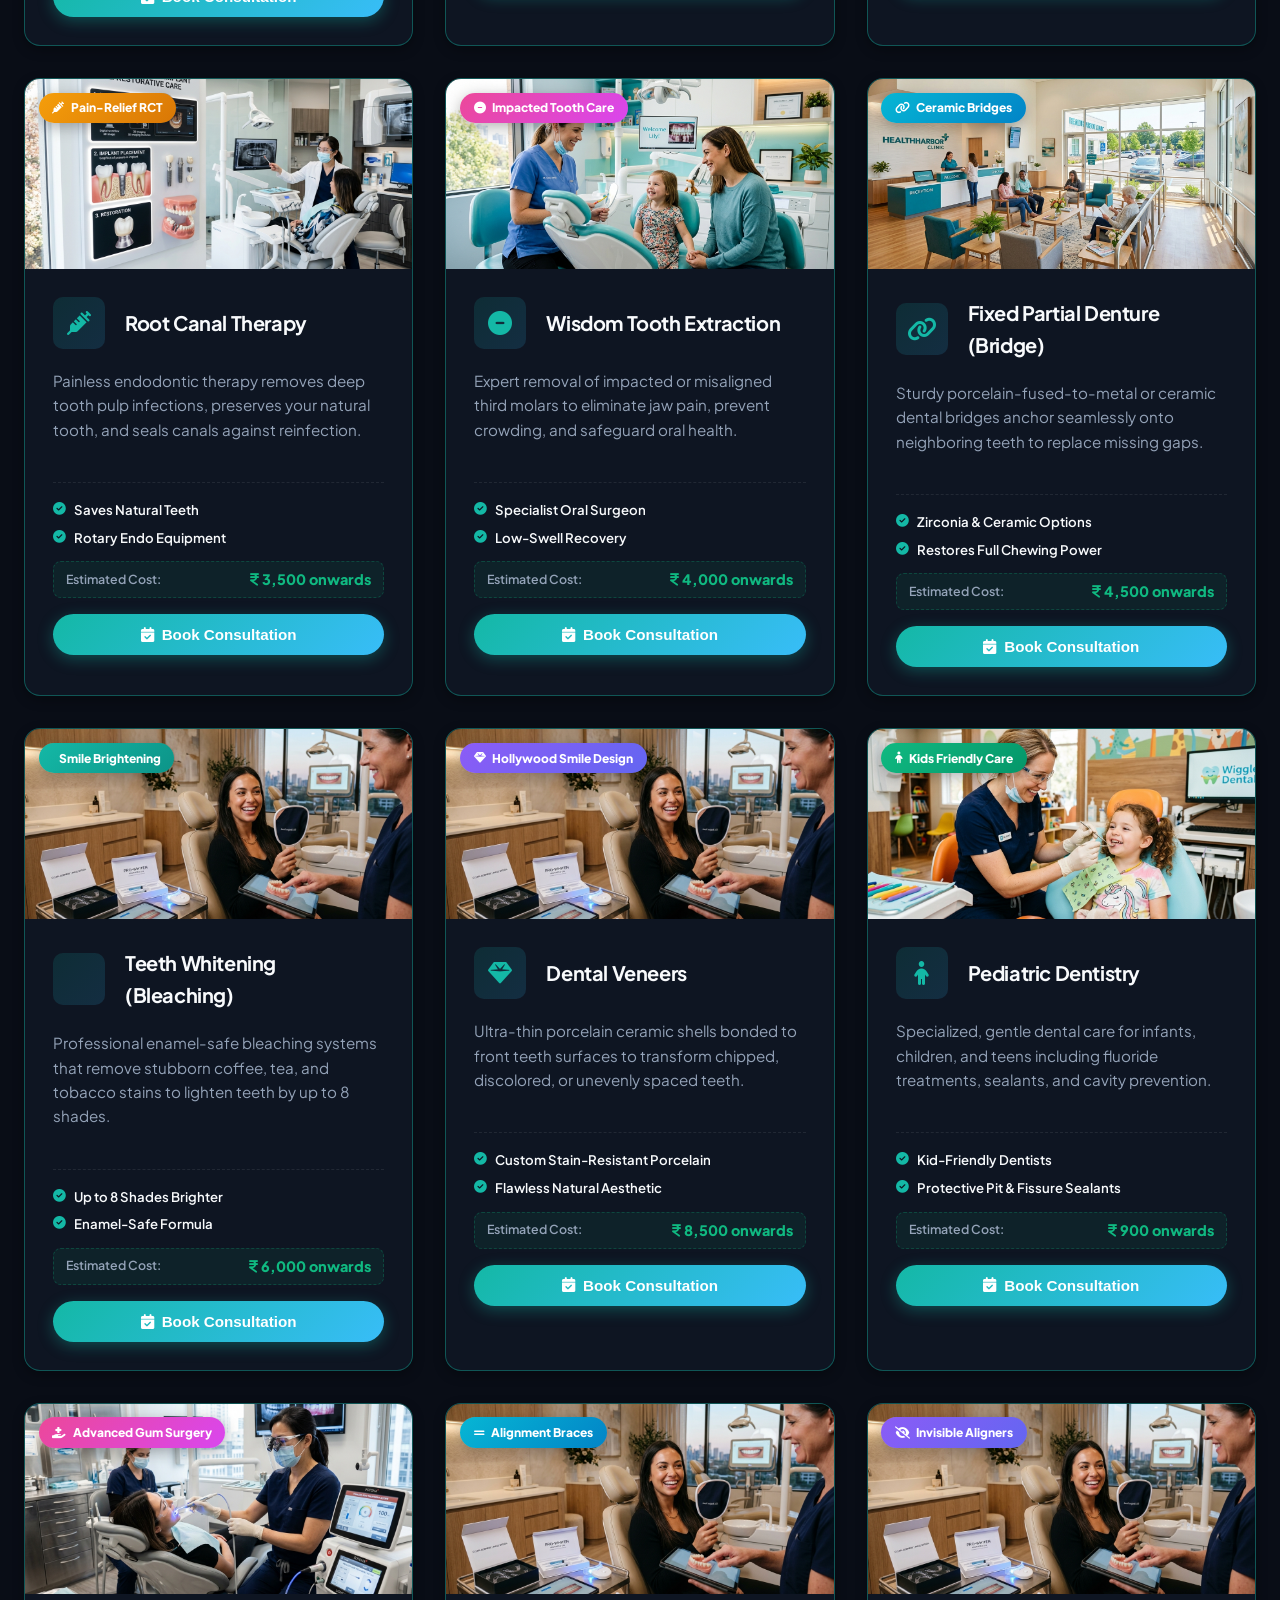
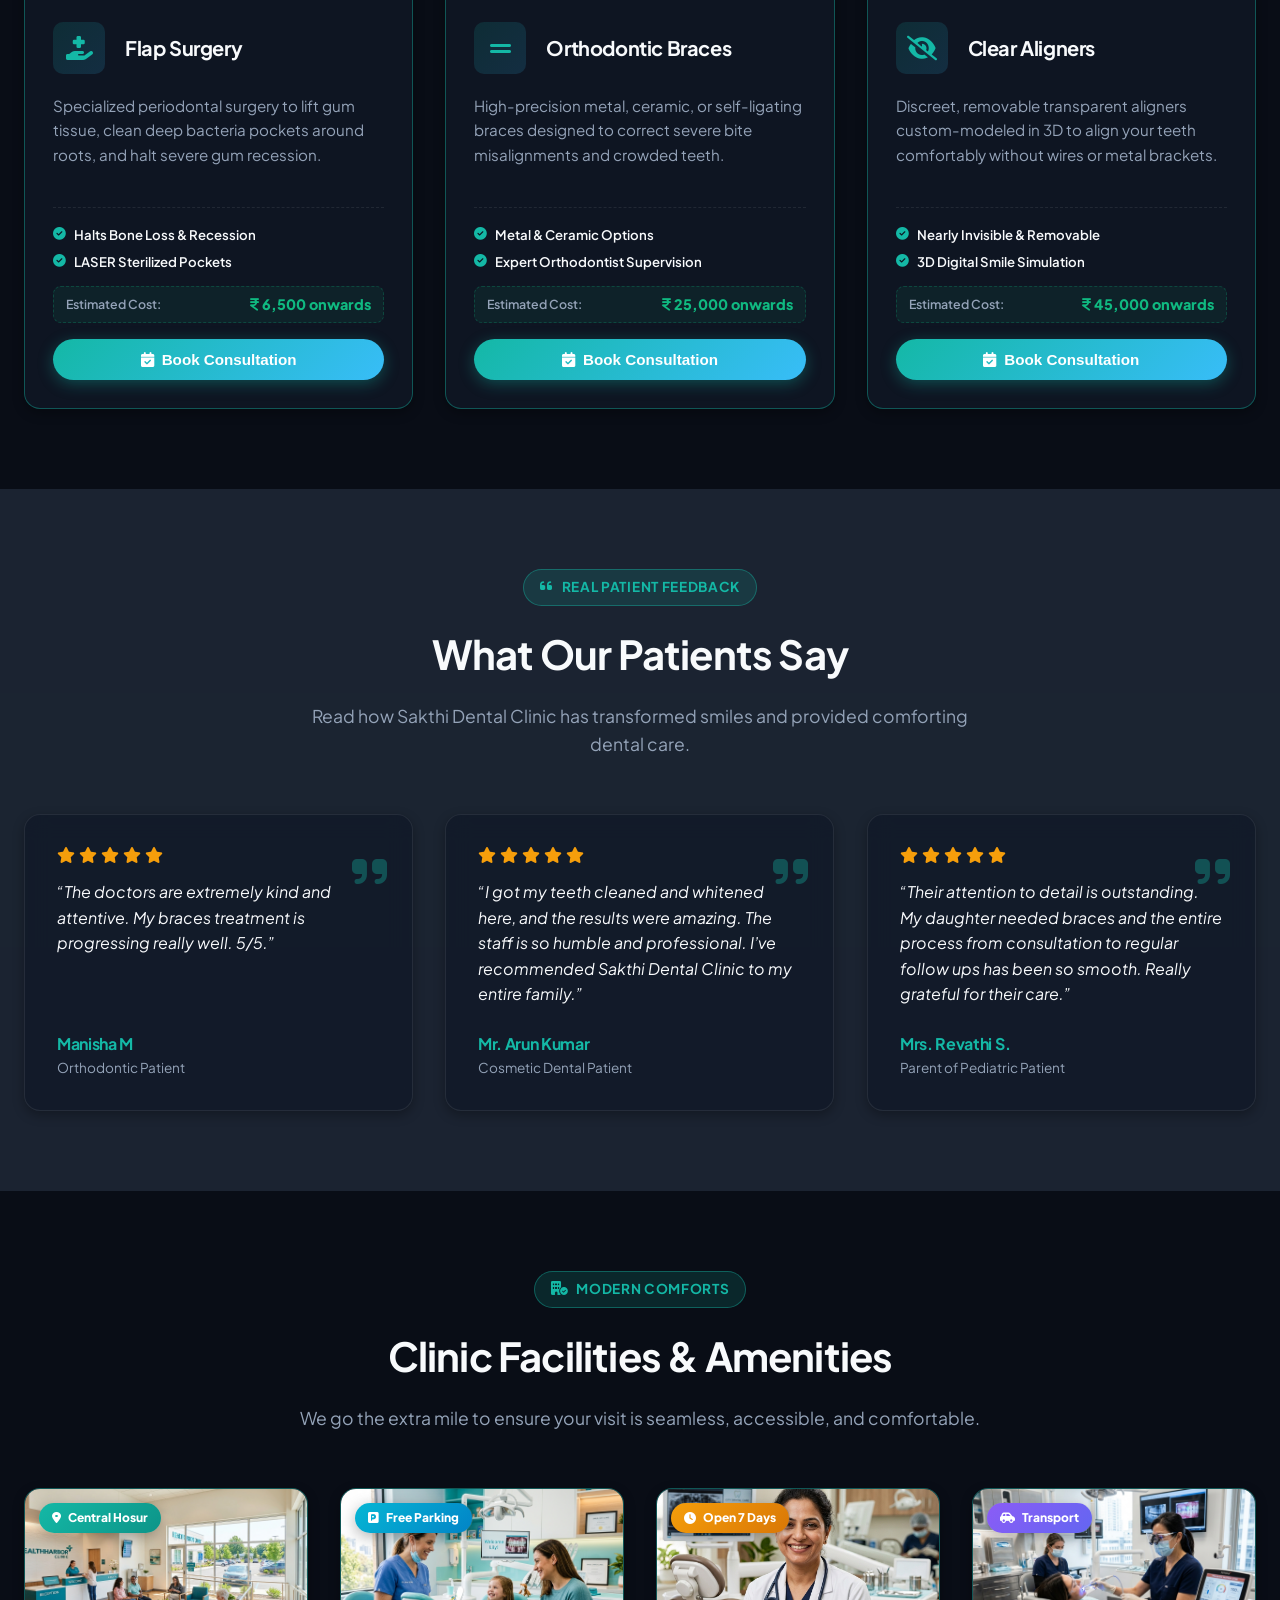
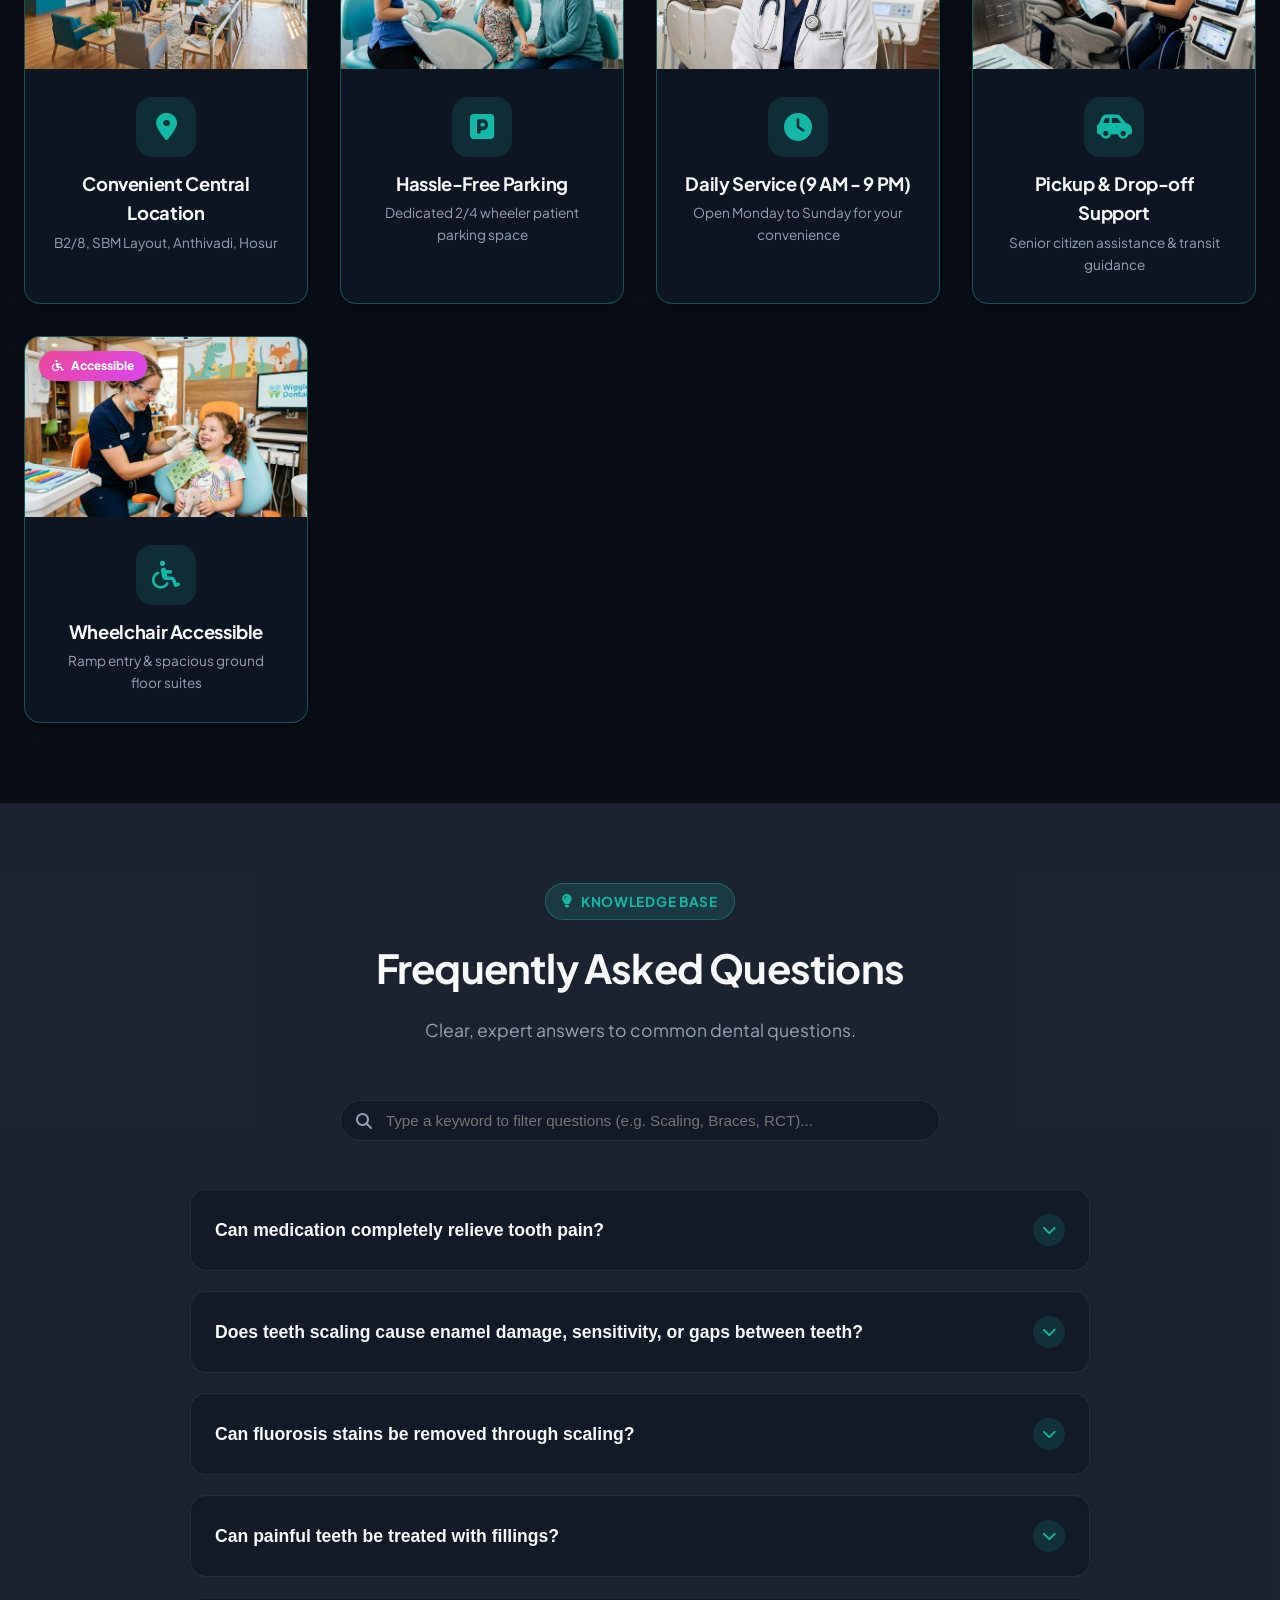
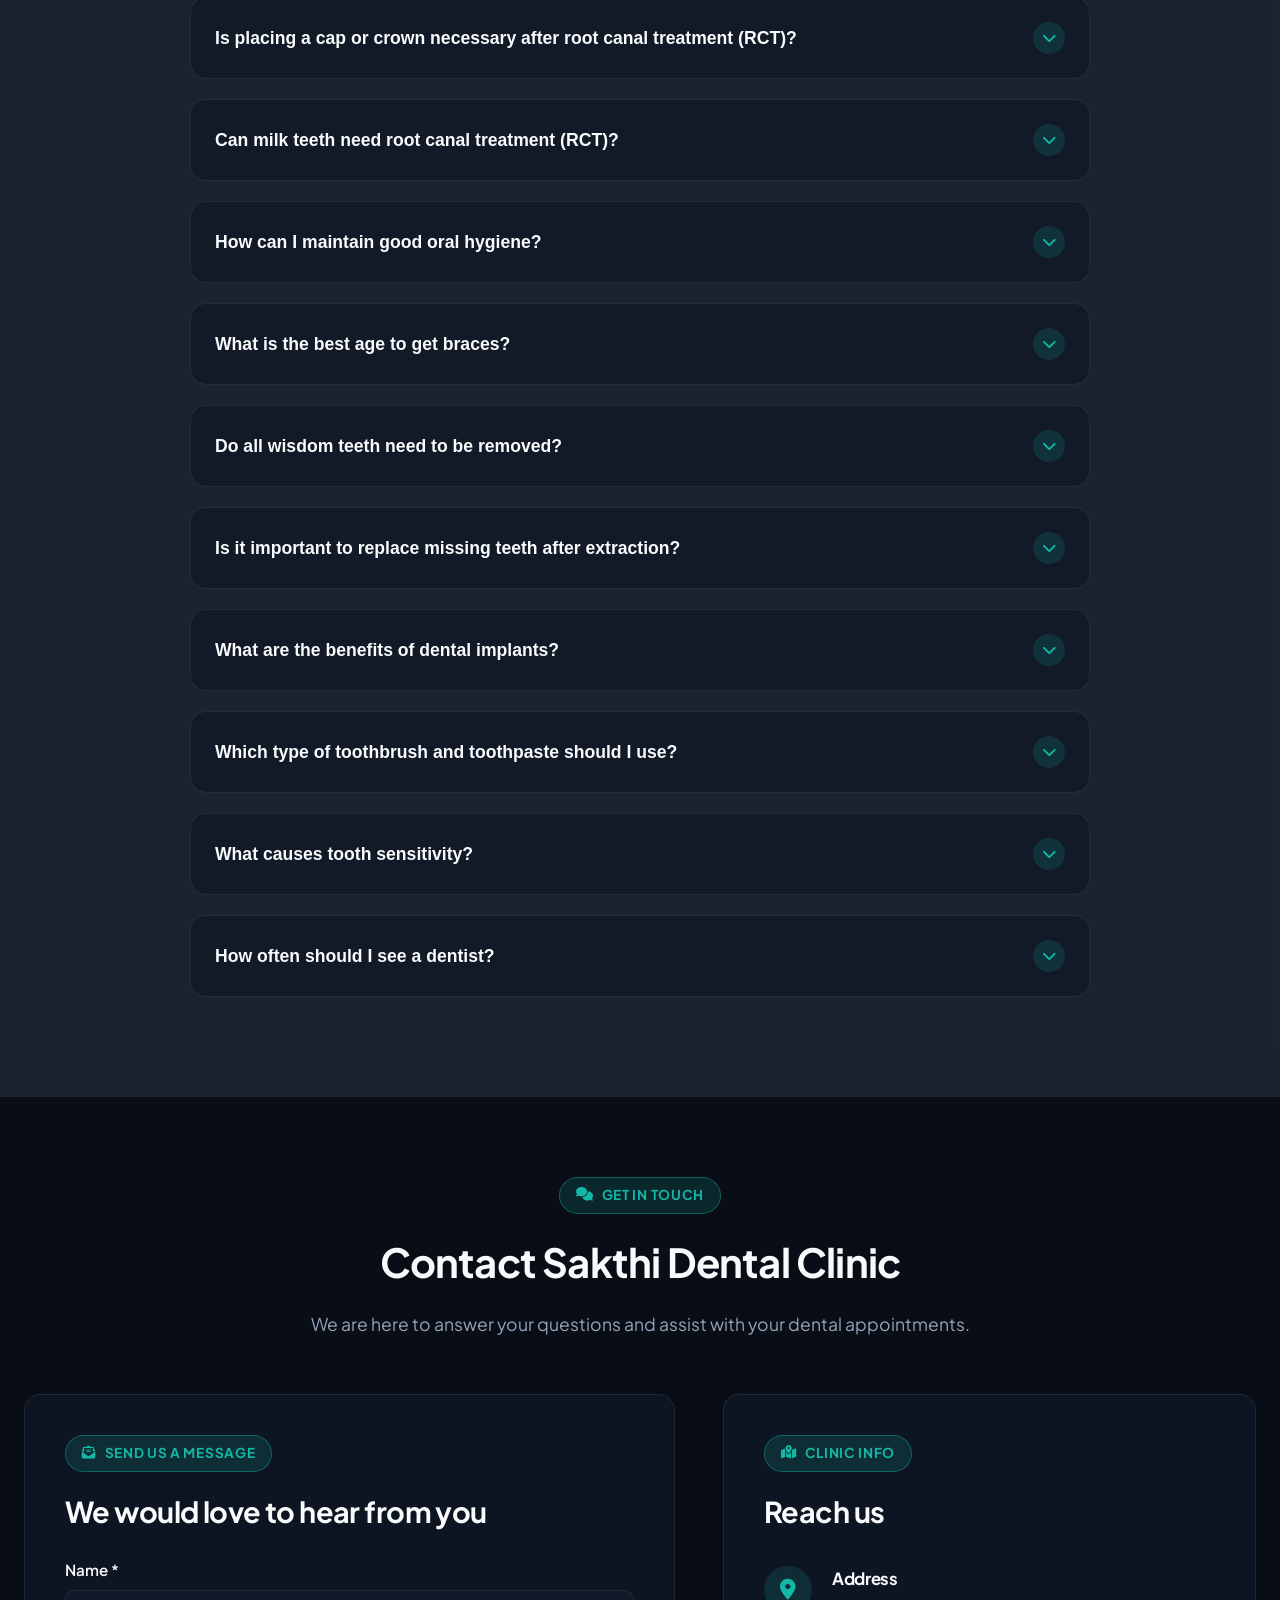
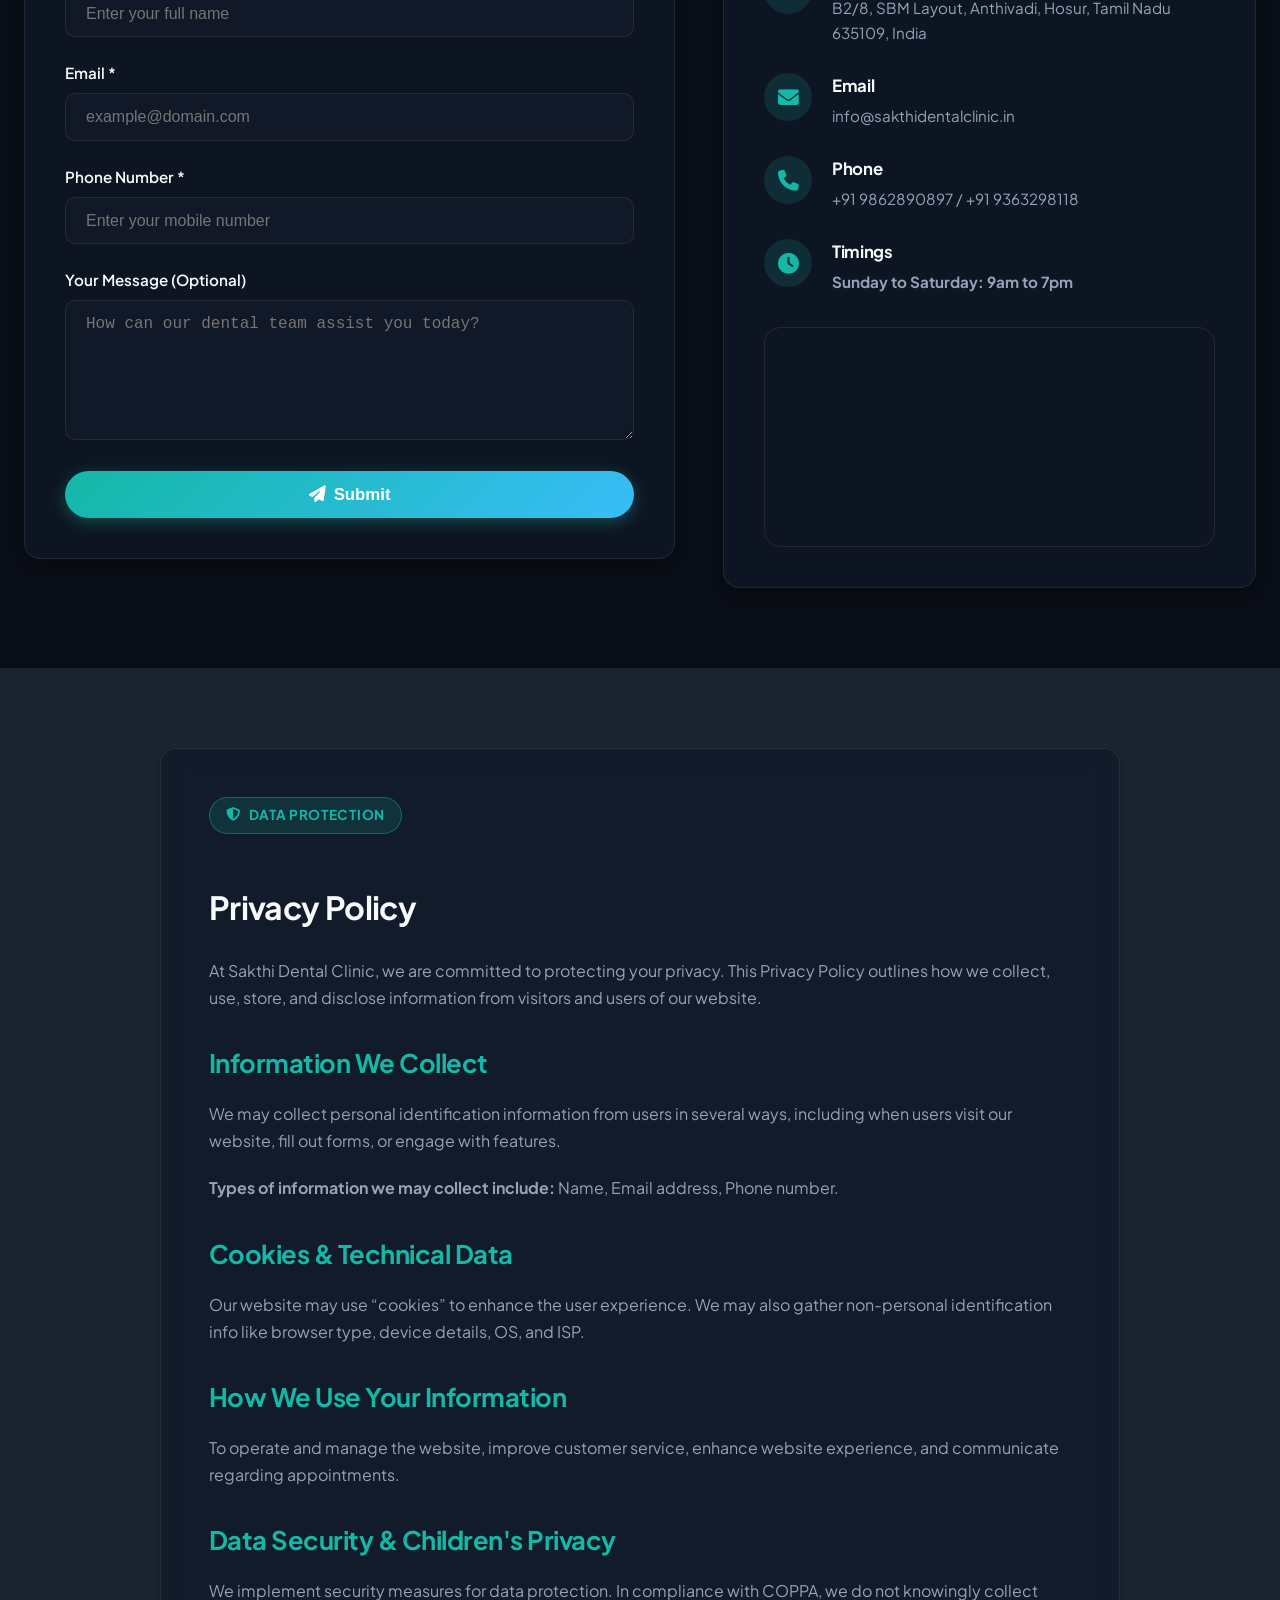
==== commit 55f8b9be: "Revert "feat: Add 20% OFF Special Discount Banner and original vs offer price tags to all treatment " ====
--- a/index.html
+++ b/index.html
@@ -566,21 +566,6 @@
         <p class="section-subtitle">Filter or search through our comprehensive range of 15 dental treatments.</p>
       </div>
 
-      <!-- 20% OFF Promotional Banner -->
-      <div class="treatment-promo-banner reveal-on-scroll delay-1">
-        <div class="promo-banner-left">
-          <div class="promo-fire-badge"><i class="fa-solid fa-fire-flame-curved"></i></div>
-          <div>
-            <h4>Special Limited Offer: Flat 20% OFF on All Treatments!</h4>
-            <p>Book online today to automatically claim your 20% instant clinic discount on any procedure.</p>
-          </div>
-        </div>
-        <div class="promo-discount-badge">
-          <span>SPECIAL</span>
-          <strong>20% OFF</strong>
-        </div>
-      </div>
-
       <!-- Filter Bar & Search -->
       <div class="filter-bar reveal-on-scroll delay-1">
         <div class="category-tabs">
@@ -619,15 +604,9 @@
                 <li><i class="fa-solid fa-circle-check"></i> LASER Guided Scaling</li>
                 <li><i class="fa-solid fa-circle-check"></i> Quick 35 Min Session</li>
               </ul>
-              <div class="treatment-price-row">
-                <div class="price-labels">
-                  <span class="price-title">Est. Cost:</span>
-                  <span class="price-offer-tag"><i class="fa-solid fa-fire"></i> 20% OFF</span>
-                </div>
-                <div class="price-amounts">
-                  <span class="original-price">₹1,500</span>
-                  <span class="discounted-price"><i class="fa-solid fa-indian-rupee-sign"></i> 1,200</span>
-                </div>
+              <div class="treatment-price-row" style="display: flex; align-items: center; justify-content: space-between; margin-top: 0.85rem; padding: 6px 12px; background: rgba(16, 185, 129, 0.08); border-radius: 8px; border: 1px dashed rgba(16, 185, 129, 0.25);">
+                <span style="font-size: 0.775rem; color: var(--text-muted); font-weight: 600;">Estimated Cost:</span>
+                <span style="font-weight: 800; color: #10b981; font-size: 0.9rem;"><i class="fa-solid fa-indian-rupee-sign"></i> 1,200 onwards</span>
               </div>
               <button class="btn btn-primary trigger-appointment" style="width: 100%; margin-top: 1rem;"><i class="fa-solid fa-calendar-check"></i> Book Consultation</button>
             </div>
@@ -651,15 +630,9 @@
                 <li><i class="fa-solid fa-circle-check"></i> Natural Composite Resin</li>
                 <li><i class="fa-solid fa-circle-check"></i> Single Visit Treatment</li>
               </ul>
-              <div class="treatment-price-row">
-                <div class="price-labels">
-                  <span class="price-title">Est. Cost:</span>
-                  <span class="price-offer-tag"><i class="fa-solid fa-fire"></i> 20% OFF</span>
-                </div>
-                <div class="price-amounts">
-                  <span class="original-price">₹1,000</span>
-                  <span class="discounted-price"><i class="fa-solid fa-indian-rupee-sign"></i> 800</span>
-                </div>
+              <div class="treatment-price-row" style="display: flex; align-items: center; justify-content: space-between; margin-top: 0.85rem; padding: 6px 12px; background: rgba(16, 185, 129, 0.08); border-radius: 8px; border: 1px dashed rgba(16, 185, 129, 0.25);">
+                <span style="font-size: 0.775rem; color: var(--text-muted); font-weight: 600;">Estimated Cost:</span>
+                <span style="font-weight: 800; color: #10b981; font-size: 0.9rem;"><i class="fa-solid fa-indian-rupee-sign"></i> 800 onwards</span>
               </div>
               <button class="btn btn-primary trigger-appointment" style="width: 100%; margin-top: 1rem;"><i class="fa-solid fa-calendar-check"></i> Book Consultation</button>
             </div>
@@ -683,15 +656,9 @@
                 <li><i class="fa-solid fa-circle-check"></i> Gentle Painless Protocol</li>
                 <li><i class="fa-solid fa-circle-check"></i> Fast Recovery Guidance</li>
               </ul>
-              <div class="treatment-price-row">
-                <div class="price-labels">
-                  <span class="price-title">Est. Cost:</span>
-                  <span class="price-offer-tag"><i class="fa-solid fa-fire"></i> 20% OFF</span>
-                </div>
-                <div class="price-amounts">
-                  <span class="original-price">₹1,875</span>
-                  <span class="discounted-price"><i class="fa-solid fa-indian-rupee-sign"></i> 1,500</span>
-                </div>
+              <div class="treatment-price-row" style="display: flex; align-items: center; justify-content: space-between; margin-top: 0.85rem; padding: 6px 12px; background: rgba(16, 185, 129, 0.08); border-radius: 8px; border: 1px dashed rgba(16, 185, 129, 0.25);">
+                <span style="font-size: 0.775rem; color: var(--text-muted); font-weight: 600;">Estimated Cost:</span>
+                <span style="font-weight: 800; color: #10b981; font-size: 0.9rem;"><i class="fa-solid fa-indian-rupee-sign"></i> 1,500 onwards</span>
               </div>
               <button class="btn btn-primary trigger-appointment" style="width: 100%; margin-top: 1rem;"><i class="fa-solid fa-calendar-check"></i> Book Consultation</button>
             </div>
@@ -715,15 +682,9 @@
                 <li><i class="fa-solid fa-circle-check"></i> Custom Ergonomic Fit</li>
                 <li><i class="fa-solid fa-circle-check"></i> Natural Aesthetic Shade</li>
               </ul>
-              <div class="treatment-price-row">
-                <div class="price-labels">
-                  <span class="price-title">Est. Cost:</span>
-                  <span class="price-offer-tag"><i class="fa-solid fa-fire"></i> 20% OFF</span>
-                </div>
-                <div class="price-amounts">
-                  <span class="original-price">₹18,750</span>
-                  <span class="discounted-price"><i class="fa-solid fa-indian-rupee-sign"></i> 15,000</span>
-                </div>
+              <div class="treatment-price-row" style="display: flex; align-items: center; justify-content: space-between; margin-top: 0.85rem; padding: 6px 12px; background: rgba(16, 185, 129, 0.08); border-radius: 8px; border: 1px dashed rgba(16, 185, 129, 0.25);">
+                <span style="font-size: 0.775rem; color: var(--text-muted); font-weight: 600;">Estimated Cost:</span>
+                <span style="font-weight: 800; color: #10b981; font-size: 0.9rem;"><i class="fa-solid fa-indian-rupee-sign"></i> 15,000 onwards</span>
               </div>
               <button class="btn btn-primary trigger-appointment" style="width: 100%; margin-top: 1rem;"><i class="fa-solid fa-calendar-check"></i> Book Consultation</button>
             </div>
@@ -747,15 +708,9 @@
                 <li><i class="fa-solid fa-circle-check"></i> Lifetime Osseointegration</li>
                 <li><i class="fa-solid fa-circle-check"></i> 99.2% Clinical Success Rate</li>
               </ul>
-              <div class="treatment-price-row">
-                <div class="price-labels">
-                  <span class="price-title">Est. Cost:</span>
-                  <span class="price-offer-tag"><i class="fa-solid fa-fire"></i> 20% OFF</span>
-                </div>
-                <div class="price-amounts">
-                  <span class="original-price">₹27,500</span>
-                  <span class="discounted-price"><i class="fa-solid fa-indian-rupee-sign"></i> 22,000</span>
-                </div>
+              <div class="treatment-price-row" style="display: flex; align-items: center; justify-content: space-between; margin-top: 0.85rem; padding: 6px 12px; background: rgba(16, 185, 129, 0.08); border-radius: 8px; border: 1px dashed rgba(16, 185, 129, 0.25);">
+                <span style="font-size: 0.775rem; color: var(--text-muted); font-weight: 600;">Estimated Cost:</span>
+                <span style="font-weight: 800; color: #10b981; font-size: 0.9rem;"><i class="fa-solid fa-indian-rupee-sign"></i> 22,000 onwards</span>
               </div>
               <button class="btn btn-primary trigger-appointment" style="width: 100%; margin-top: 1rem;"><i class="fa-solid fa-calendar-check"></i> Book Consultation</button>
             </div>
@@ -779,15 +734,9 @@
                 <li><i class="fa-solid fa-circle-check"></i> Bloodless Precision</li>
                 <li><i class="fa-solid fa-circle-check"></i> Zero Noise Comfort</li>
               </ul>
-              <div class="treatment-price-row">
-                <div class="price-labels">
-                  <span class="price-title">Est. Cost:</span>
-                  <span class="price-offer-tag"><i class="fa-solid fa-fire"></i> 20% OFF</span>
-                </div>
-                <div class="price-amounts">
-                  <span class="original-price">₹3,750</span>
-                  <span class="discounted-price"><i class="fa-solid fa-indian-rupee-sign"></i> 3,000</span>
-                </div>
+              <div class="treatment-price-row" style="display: flex; align-items: center; justify-content: space-between; margin-top: 0.85rem; padding: 6px 12px; background: rgba(16, 185, 129, 0.08); border-radius: 8px; border: 1px dashed rgba(16, 185, 129, 0.25);">
+                <span style="font-size: 0.775rem; color: var(--text-muted); font-weight: 600;">Estimated Cost:</span>
+                <span style="font-weight: 800; color: #10b981; font-size: 0.9rem;"><i class="fa-solid fa-indian-rupee-sign"></i> 3,000 onwards</span>
               </div>
               <button class="btn btn-primary trigger-appointment" style="width: 100%; margin-top: 1rem;"><i class="fa-solid fa-calendar-check"></i> Book Consultation</button>
             </div>
@@ -811,15 +760,9 @@
                 <li><i class="fa-solid fa-circle-check"></i> Saves Natural Teeth</li>
                 <li><i class="fa-solid fa-circle-check"></i> Rotary Endo Equipment</li>
               </ul>
-              <div class="treatment-price-row">
-                <div class="price-labels">
-                  <span class="price-title">Est. Cost:</span>
-                  <span class="price-offer-tag"><i class="fa-solid fa-fire"></i> 20% OFF</span>
-                </div>
-                <div class="price-amounts">
-                  <span class="original-price">₹4,375</span>
-                  <span class="discounted-price"><i class="fa-solid fa-indian-rupee-sign"></i> 3,500</span>
-                </div>
+              <div class="treatment-price-row" style="display: flex; align-items: center; justify-content: space-between; margin-top: 0.85rem; padding: 6px 12px; background: rgba(16, 185, 129, 0.08); border-radius: 8px; border: 1px dashed rgba(16, 185, 129, 0.25);">
+                <span style="font-size: 0.775rem; color: var(--text-muted); font-weight: 600;">Estimated Cost:</span>
+                <span style="font-weight: 800; color: #10b981; font-size: 0.9rem;"><i class="fa-solid fa-indian-rupee-sign"></i> 3,500 onwards</span>
               </div>
               <button class="btn btn-primary trigger-appointment" style="width: 100%; margin-top: 1rem;"><i class="fa-solid fa-calendar-check"></i> Book Consultation</button>
             </div>
@@ -843,15 +786,9 @@
                 <li><i class="fa-solid fa-circle-check"></i> Specialist Oral Surgeon</li>
                 <li><i class="fa-solid fa-circle-check"></i> Low-Swell Recovery</li>
               </ul>
-              <div class="treatment-price-row">
-                <div class="price-labels">
-                  <span class="price-title">Est. Cost:</span>
-                  <span class="price-offer-tag"><i class="fa-solid fa-fire"></i> 20% OFF</span>
-                </div>
-                <div class="price-amounts">
-                  <span class="original-price">₹5,000</span>
-                  <span class="discounted-price"><i class="fa-solid fa-indian-rupee-sign"></i> 4,000</span>
-                </div>
+              <div class="treatment-price-row" style="display: flex; align-items: center; justify-content: space-between; margin-top: 0.85rem; padding: 6px 12px; background: rgba(16, 185, 129, 0.08); border-radius: 8px; border: 1px dashed rgba(16, 185, 129, 0.25);">
+                <span style="font-size: 0.775rem; color: var(--text-muted); font-weight: 600;">Estimated Cost:</span>
+                <span style="font-weight: 800; color: #10b981; font-size: 0.9rem;"><i class="fa-solid fa-indian-rupee-sign"></i> 4,000 onwards</span>
               </div>
               <button class="btn btn-primary trigger-appointment" style="width: 100%; margin-top: 1rem;"><i class="fa-solid fa-calendar-check"></i> Book Consultation</button>
             </div>
@@ -875,15 +812,9 @@
                 <li><i class="fa-solid fa-circle-check"></i> Zirconia & Ceramic Options</li>
                 <li><i class="fa-solid fa-circle-check"></i> Restores Full Chewing Power</li>
               </ul>
-              <div class="treatment-price-row">
-                <div class="price-labels">
-                  <span class="price-title">Est. Cost:</span>
-                  <span class="price-offer-tag"><i class="fa-solid fa-fire"></i> 20% OFF</span>
-                </div>
-                <div class="price-amounts">
-                  <span class="original-price">₹5,625</span>
-                  <span class="discounted-price"><i class="fa-solid fa-indian-rupee-sign"></i> 4,500</span>
-                </div>
+              <div class="treatment-price-row" style="display: flex; align-items: center; justify-content: space-between; margin-top: 0.85rem; padding: 6px 12px; background: rgba(16, 185, 129, 0.08); border-radius: 8px; border: 1px dashed rgba(16, 185, 129, 0.25);">
+                <span style="font-size: 0.775rem; color: var(--text-muted); font-weight: 600;">Estimated Cost:</span>
+                <span style="font-weight: 800; color: #10b981; font-size: 0.9rem;"><i class="fa-solid fa-indian-rupee-sign"></i> 4,500 onwards</span>
               </div>
               <button class="btn btn-primary trigger-appointment" style="width: 100%; margin-top: 1rem;"><i class="fa-solid fa-calendar-check"></i> Book Consultation</button>
             </div>
@@ -907,15 +838,9 @@
                 <li><i class="fa-solid fa-circle-check"></i> Up to 8 Shades Brighter</li>
                 <li><i class="fa-solid fa-circle-check"></i> Enamel-Safe Formula</li>
               </ul>
-              <div class="treatment-price-row">
-                <div class="price-labels">
-                  <span class="price-title">Est. Cost:</span>
-                  <span class="price-offer-tag"><i class="fa-solid fa-fire"></i> 20% OFF</span>
-                </div>
-                <div class="price-amounts">
-                  <span class="original-price">₹7,500</span>
-                  <span class="discounted-price"><i class="fa-solid fa-indian-rupee-sign"></i> 6,000</span>
-                </div>
+              <div class="treatment-price-row" style="display: flex; align-items: center; justify-content: space-between; margin-top: 0.85rem; padding: 6px 12px; background: rgba(16, 185, 129, 0.08); border-radius: 8px; border: 1px dashed rgba(16, 185, 129, 0.25);">
+                <span style="font-size: 0.775rem; color: var(--text-muted); font-weight: 600;">Estimated Cost:</span>
+                <span style="font-weight: 800; color: #10b981; font-size: 0.9rem;"><i class="fa-solid fa-indian-rupee-sign"></i> 6,000 onwards</span>
               </div>
               <button class="btn btn-primary trigger-appointment" style="width: 100%; margin-top: 1rem;"><i class="fa-solid fa-calendar-check"></i> Book Consultation</button>
             </div>
@@ -939,15 +864,9 @@
                 <li><i class="fa-solid fa-circle-check"></i> Custom Stain-Resistant Porcelain</li>
                 <li><i class="fa-solid fa-circle-check"></i> Flawless Natural Aesthetic</li>
               </ul>
-              <div class="treatment-price-row">
-                <div class="price-labels">
-                  <span class="price-title">Est. Cost:</span>
-                  <span class="price-offer-tag"><i class="fa-solid fa-fire"></i> 20% OFF</span>
-                </div>
-                <div class="price-amounts">
-                  <span class="original-price">₹10,625</span>
-                  <span class="discounted-price"><i class="fa-solid fa-indian-rupee-sign"></i> 8,500</span>
-                </div>
+              <div class="treatment-price-row" style="display: flex; align-items: center; justify-content: space-between; margin-top: 0.85rem; padding: 6px 12px; background: rgba(16, 185, 129, 0.08); border-radius: 8px; border: 1px dashed rgba(16, 185, 129, 0.25);">
+                <span style="font-size: 0.775rem; color: var(--text-muted); font-weight: 600;">Estimated Cost:</span>
+                <span style="font-weight: 800; color: #10b981; font-size: 0.9rem;"><i class="fa-solid fa-indian-rupee-sign"></i> 8,500 onwards</span>
               </div>
               <button class="btn btn-primary trigger-appointment" style="width: 100%; margin-top: 1rem;"><i class="fa-solid fa-calendar-check"></i> Book Consultation</button>
             </div>
@@ -971,15 +890,9 @@
                 <li><i class="fa-solid fa-circle-check"></i> Kid-Friendly Dentists</li>
                 <li><i class="fa-solid fa-circle-check"></i> Protective Pit & Fissure Sealants</li>
               </ul>
-              <div class="treatment-price-row">
-                <div class="price-labels">
-                  <span class="price-title">Est. Cost:</span>
-                  <span class="price-offer-tag"><i class="fa-solid fa-fire"></i> 20% OFF</span>
-                </div>
-                <div class="price-amounts">
-                  <span class="original-price">₹1,125</span>
-                  <span class="discounted-price"><i class="fa-solid fa-indian-rupee-sign"></i> 900</span>
-                </div>
+              <div class="treatment-price-row" style="display: flex; align-items: center; justify-content: space-between; margin-top: 0.85rem; padding: 6px 12px; background: rgba(16, 185, 129, 0.08); border-radius: 8px; border: 1px dashed rgba(16, 185, 129, 0.25);">
+                <span style="font-size: 0.775rem; color: var(--text-muted); font-weight: 600;">Estimated Cost:</span>
+                <span style="font-weight: 800; color: #10b981; font-size: 0.9rem;"><i class="fa-solid fa-indian-rupee-sign"></i> 900 onwards</span>
               </div>
               <button class="btn btn-primary trigger-appointment" style="width: 100%; margin-top: 1rem;"><i class="fa-solid fa-calendar-check"></i> Book Consultation</button>
             </div>
@@ -1003,15 +916,9 @@
                 <li><i class="fa-solid fa-circle-check"></i> Halts Bone Loss & Recession</li>
                 <li><i class="fa-solid fa-circle-check"></i> LASER Sterilized Pockets</li>
               </ul>
-              <div class="treatment-price-row">
-                <div class="price-labels">
-                  <span class="price-title">Est. Cost:</span>
-                  <span class="price-offer-tag"><i class="fa-solid fa-fire"></i> 20% OFF</span>
-                </div>
-                <div class="price-amounts">
-                  <span class="original-price">₹8,125</span>
-                  <span class="discounted-price"><i class="fa-solid fa-indian-rupee-sign"></i> 6,500</span>
-                </div>
+              <div class="treatment-price-row" style="display: flex; align-items: center; justify-content: space-between; margin-top: 0.85rem; padding: 6px 12px; background: rgba(16, 185, 129, 0.08); border-radius: 8px; border: 1px dashed rgba(16, 185, 129, 0.25);">
+                <span style="font-size: 0.775rem; color: var(--text-muted); font-weight: 600;">Estimated Cost:</span>
+                <span style="font-weight: 800; color: #10b981; font-size: 0.9rem;"><i class="fa-solid fa-indian-rupee-sign"></i> 6,500 onwards</span>
               </div>
               <button class="btn btn-primary trigger-appointment" style="width: 100%; margin-top: 1rem;"><i class="fa-solid fa-calendar-check"></i> Book Consultation</button>
             </div>
@@ -1035,15 +942,9 @@
                 <li><i class="fa-solid fa-circle-check"></i> Metal & Ceramic Options</li>
                 <li><i class="fa-solid fa-circle-check"></i> Expert Orthodontist Supervision</li>
               </ul>
-              <div class="treatment-price-row">
-                <div class="price-labels">
-                  <span class="price-title">Est. Cost:</span>
-                  <span class="price-offer-tag"><i class="fa-solid fa-fire"></i> 20% OFF</span>
-                </div>
-                <div class="price-amounts">
-                  <span class="original-price">₹31,250</span>
-                  <span class="discounted-price"><i class="fa-solid fa-indian-rupee-sign"></i> 25,000</span>
-                </div>
+              <div class="treatment-price-row" style="display: flex; align-items: center; justify-content: space-between; margin-top: 0.85rem; padding: 6px 12px; background: rgba(16, 185, 129, 0.08); border-radius: 8px; border: 1px dashed rgba(16, 185, 129, 0.25);">
+                <span style="font-size: 0.775rem; color: var(--text-muted); font-weight: 600;">Estimated Cost:</span>
+                <span style="font-weight: 800; color: #10b981; font-size: 0.9rem;"><i class="fa-solid fa-indian-rupee-sign"></i> 25,000 onwards</span>
               </div>
               <button class="btn btn-primary trigger-appointment" style="width: 100%; margin-top: 1rem;"><i class="fa-solid fa-calendar-check"></i> Book Consultation</button>
             </div>
@@ -1067,15 +968,9 @@
                 <li><i class="fa-solid fa-circle-check"></i> Nearly Invisible & Removable</li>
                 <li><i class="fa-solid fa-circle-check"></i> 3D Digital Smile Simulation</li>
               </ul>
-              <div class="treatment-price-row">
-                <div class="price-labels">
-                  <span class="price-title">Est. Cost:</span>
-                  <span class="price-offer-tag"><i class="fa-solid fa-fire"></i> 20% OFF</span>
-                </div>
-                <div class="price-amounts">
-                  <span class="original-price">₹56,250</span>
-                  <span class="discounted-price"><i class="fa-solid fa-indian-rupee-sign"></i> 45,000</span>
-                </div>
+              <div class="treatment-price-row" style="display: flex; align-items: center; justify-content: space-between; margin-top: 0.85rem; padding: 6px 12px; background: rgba(16, 185, 129, 0.08); border-radius: 8px; border: 1px dashed rgba(16, 185, 129, 0.25);">
+                <span style="font-size: 0.775rem; color: var(--text-muted); font-weight: 600;">Estimated Cost:</span>
+                <span style="font-weight: 800; color: #10b981; font-size: 0.9rem;"><i class="fa-solid fa-indian-rupee-sign"></i> 45,000 onwards</span>
               </div>
               <button class="btn btn-primary trigger-appointment" style="width: 100%; margin-top: 1rem;"><i class="fa-solid fa-calendar-check"></i> Book Consultation</button>
             </div>
--- a/style.css
+++ b/style.css
@@ -3038,147 +3038,3 @@
     font-size: 0.8rem;
   }
 }
-
-/* ==========================================================================
-   20% OFF SPECIAL TREATMENT DISCOUNT OFFER & PRICING
-   ========================================================================== */
-
-.treatment-promo-banner {
-  display: flex;
-  align-items: center;
-  justify-content: space-between;
-  background: linear-gradient(135deg, rgba(239, 68, 68, 0.12) 0%, rgba(249, 115, 22, 0.15) 100%);
-  border: 1px solid rgba(249, 115, 22, 0.35);
-  border-radius: 18px;
-  padding: 1.15rem 1.65rem;
-  margin-bottom: 2rem;
-  box-shadow: 0 10px 30px rgba(249, 115, 22, 0.15);
-}
-
-.promo-banner-left {
-  display: flex;
-  align-items: center;
-  gap: 1.25rem;
-}
-
-.promo-fire-badge {
-  width: 46px;
-  height: 46px;
-  border-radius: 14px;
-  background: linear-gradient(135deg, #ef4444, #f97316);
-  color: #ffffff;
-  display: flex;
-  align-items: center;
-  justify-content: center;
-  font-size: 1.35rem;
-  box-shadow: 0 6px 18px rgba(239, 68, 68, 0.4);
-  flex-shrink: 0;
-}
-
-.promo-banner-left h4 {
-  font-size: 1.1rem;
-  font-weight: 800;
-  color: #ffffff;
-  margin-bottom: 0.15rem;
-}
-
-.promo-banner-left p {
-  font-size: 0.85rem;
-  color: var(--text-muted);
-  margin: 0;
-}
-
-.promo-discount-badge {
-  background: linear-gradient(135deg, #f97316, #eab308);
-  color: #ffffff;
-  padding: 0.45rem 1.15rem;
-  border-radius: 12px;
-  text-align: center;
-  box-shadow: 0 6px 16px rgba(249, 115, 22, 0.35);
-  flex-shrink: 0;
-}
-
-.promo-discount-badge span {
-  display: block;
-  font-size: 0.65rem;
-  font-weight: 800;
-  letter-spacing: 1px;
-}
-
-.promo-discount-badge strong {
-  font-size: 1.15rem;
-  font-weight: 900;
-}
-
-.treatment-price-row {
-  display: flex;
-  align-items: center;
-  justify-content: space-between;
-  margin-top: 0.85rem;
-  padding: 8px 12px;
-  background: rgba(16, 185, 129, 0.08);
-  border-radius: 10px;
-  border: 1px dashed rgba(16, 185, 129, 0.35);
-  transition: all 0.3s ease;
-}
-
-.treatment-price-row:hover {
-  background: rgba(16, 185, 129, 0.14);
-  border-color: #10b981;
-}
-
-.price-labels {
-  display: flex;
-  align-items: center;
-  gap: 6px;
-}
-
-.price-title {
-  font-size: 0.775rem;
-  color: var(--text-muted);
-  font-weight: 600;
-}
-
-.price-offer-tag {
-  background: linear-gradient(135deg, #ef4444, #f97316);
-  color: #ffffff;
-  font-size: 0.68rem;
-  font-weight: 800;
-  padding: 2px 7px;
-  border-radius: 50px;
-  display: inline-flex;
-  align-items: center;
-  gap: 3px;
-  box-shadow: 0 2px 8px rgba(239, 68, 68, 0.35);
-  letter-spacing: 0.3px;
-}
-
-.price-amounts {
-  display: flex;
-  align-items: center;
-  gap: 8px;
-}
-
-.original-price {
-  font-size: 0.775rem;
-  color: rgba(255, 255, 255, 0.45);
-  text-decoration: line-through;
-  font-weight: 600;
-}
-
-.discounted-price {
-  font-weight: 800;
-  color: #10b981;
-  font-size: 0.95rem;
-}
-
-@media (max-width: 768px) {
-  .treatment-promo-banner {
-    flex-direction: column;
-    gap: 1rem;
-    text-align: center;
-  }
-  .promo-banner-left {
-    flex-direction: column;
-  }
-}
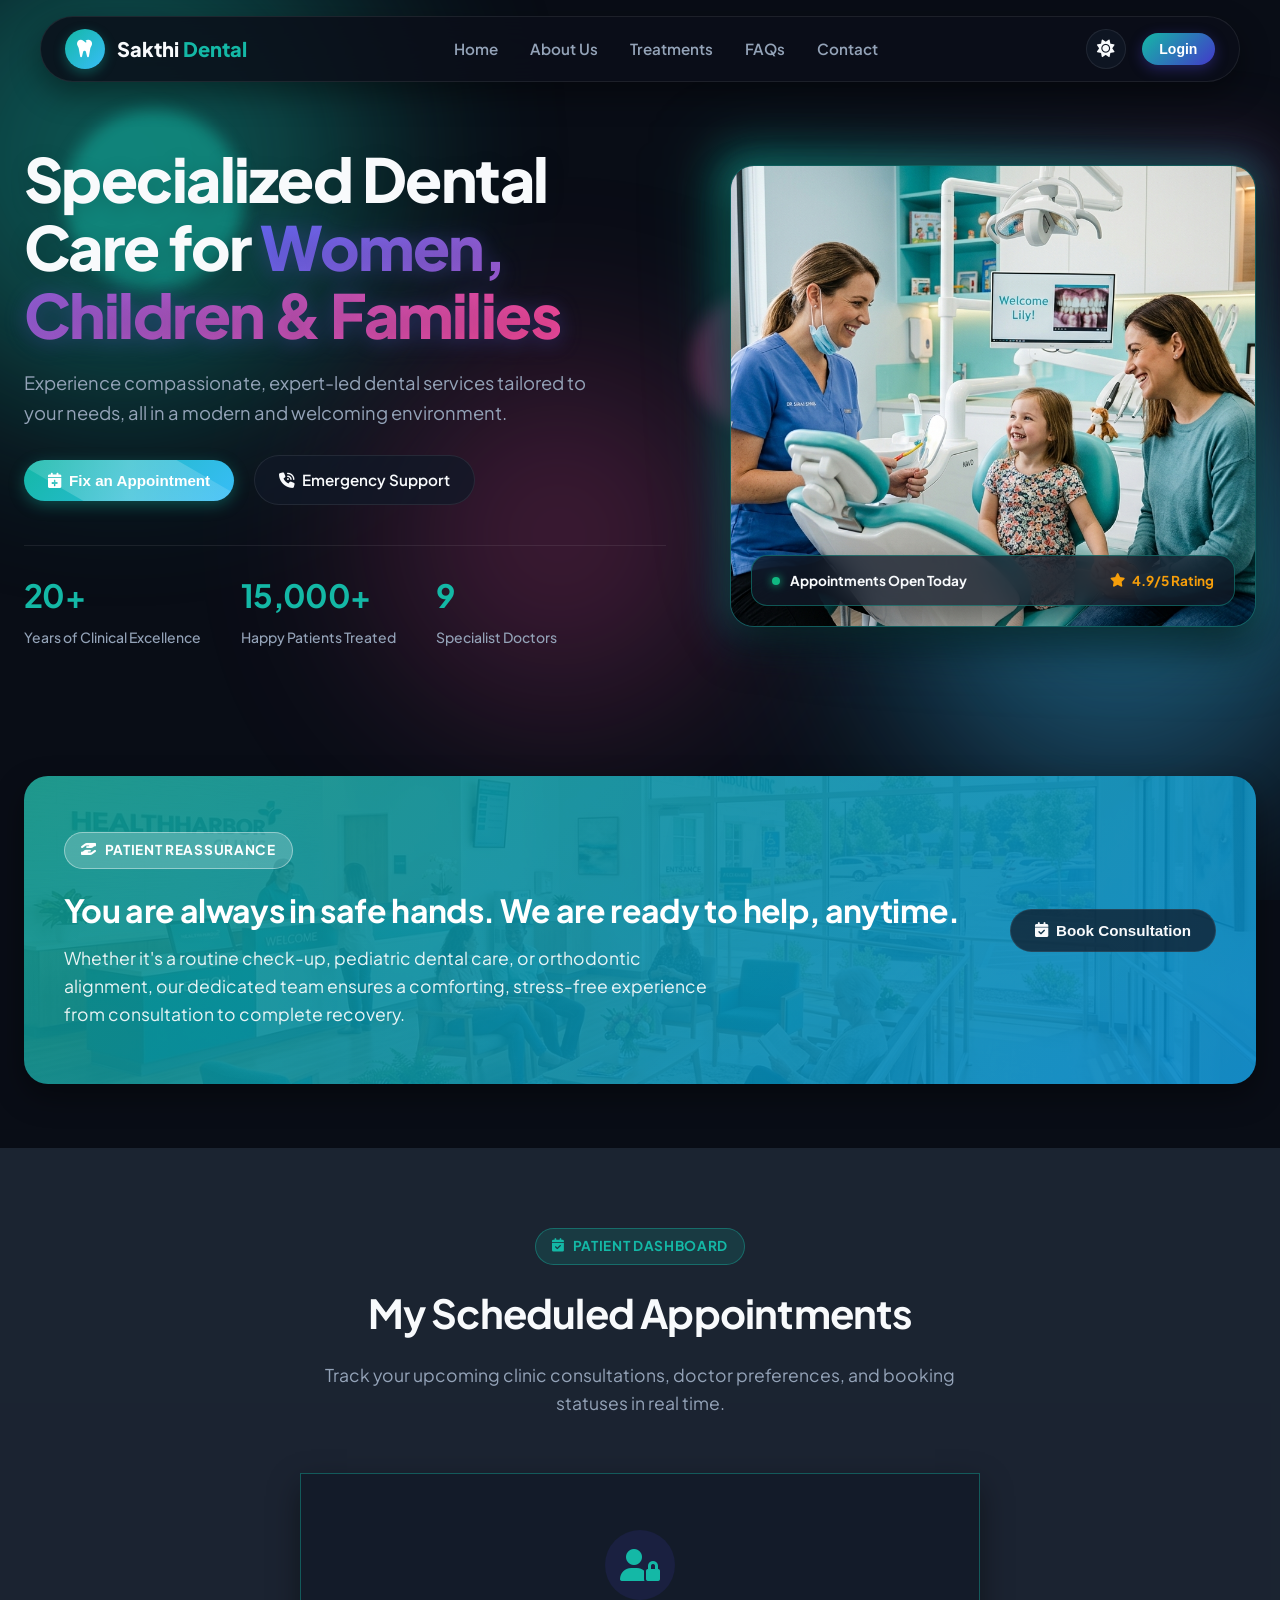
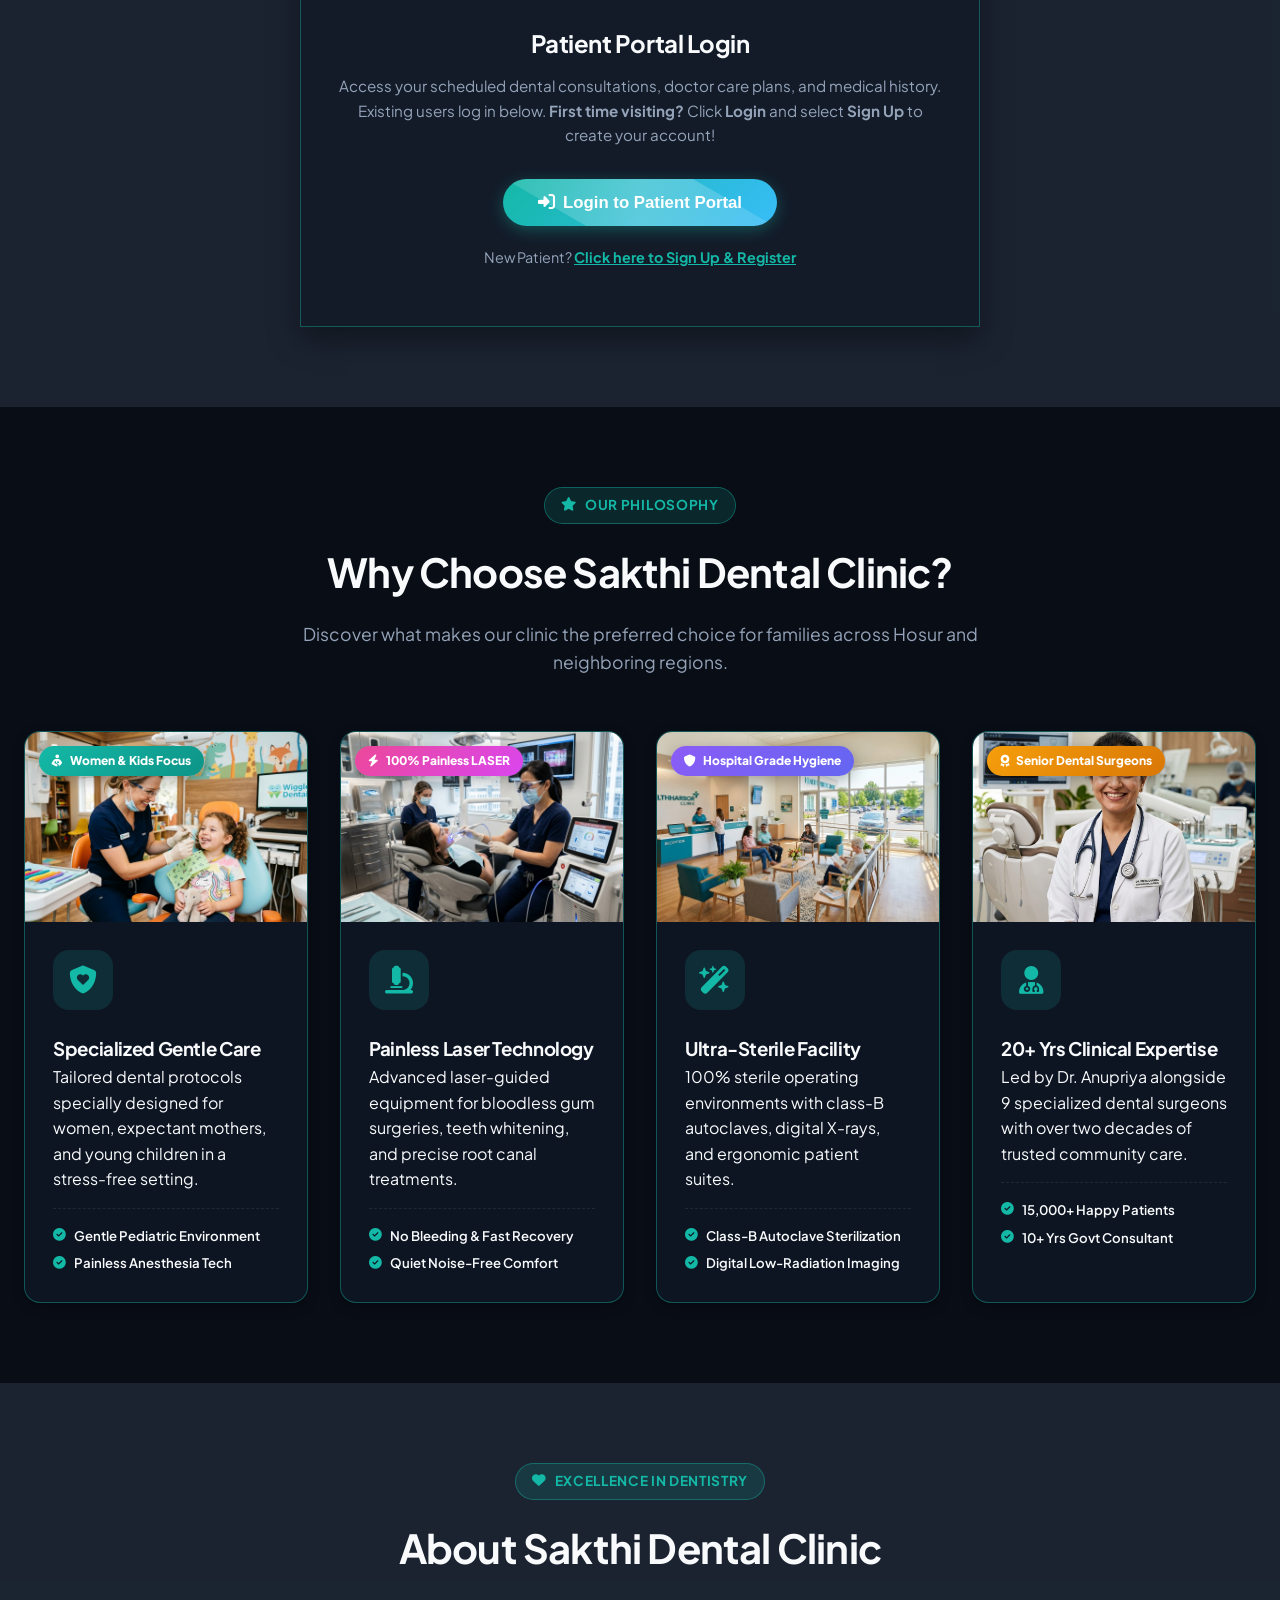
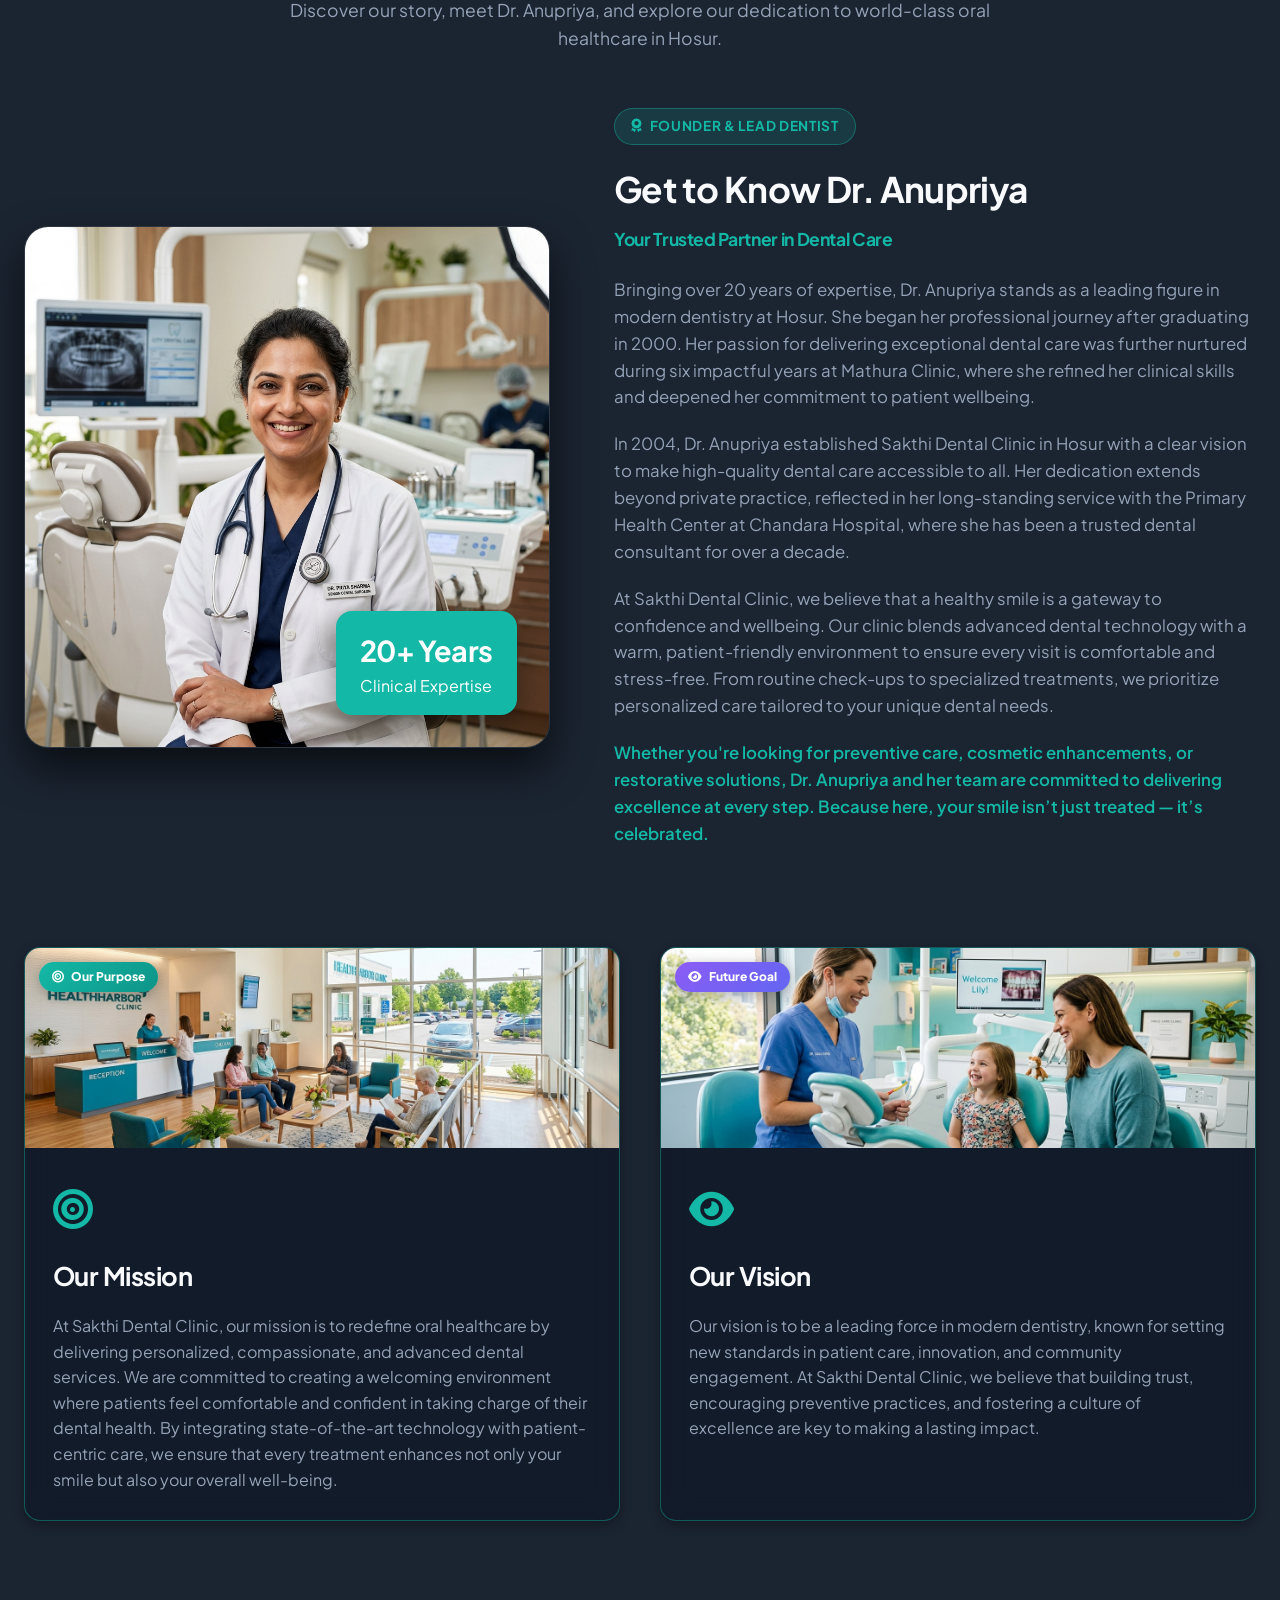
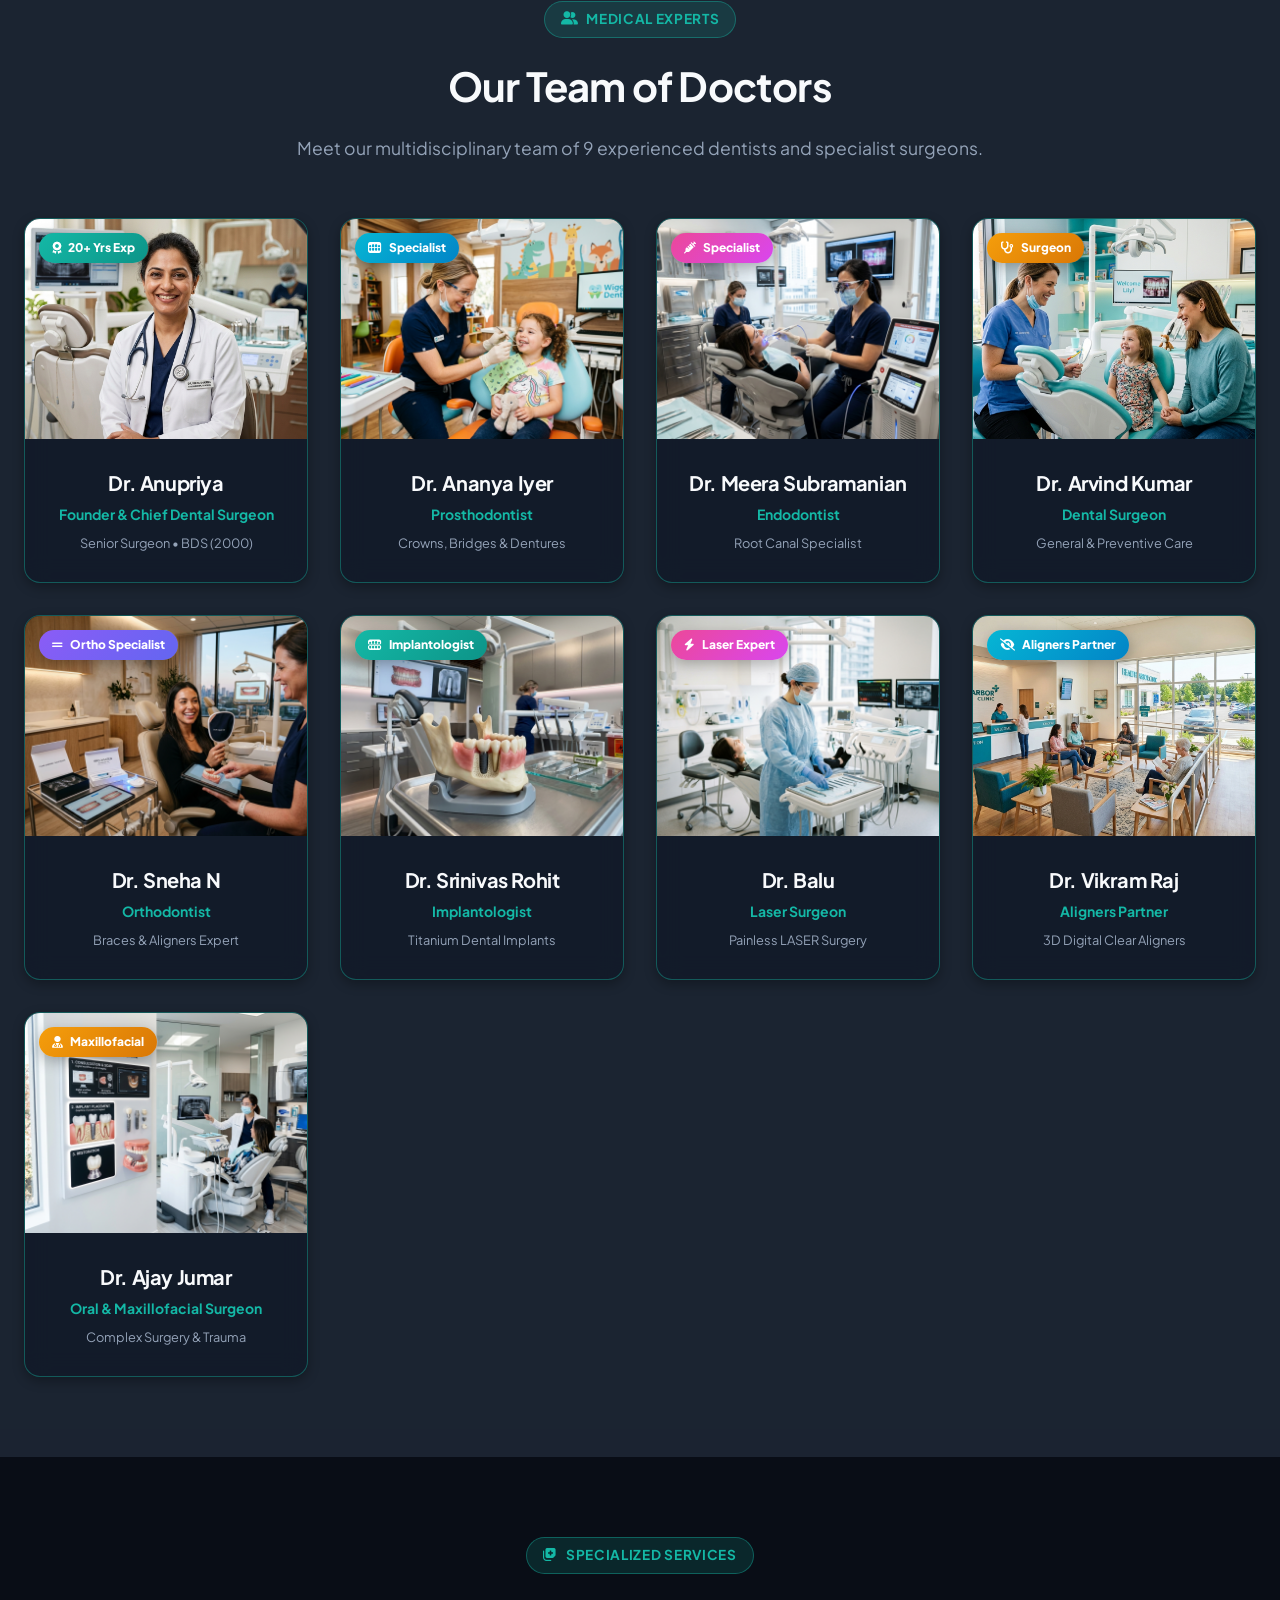
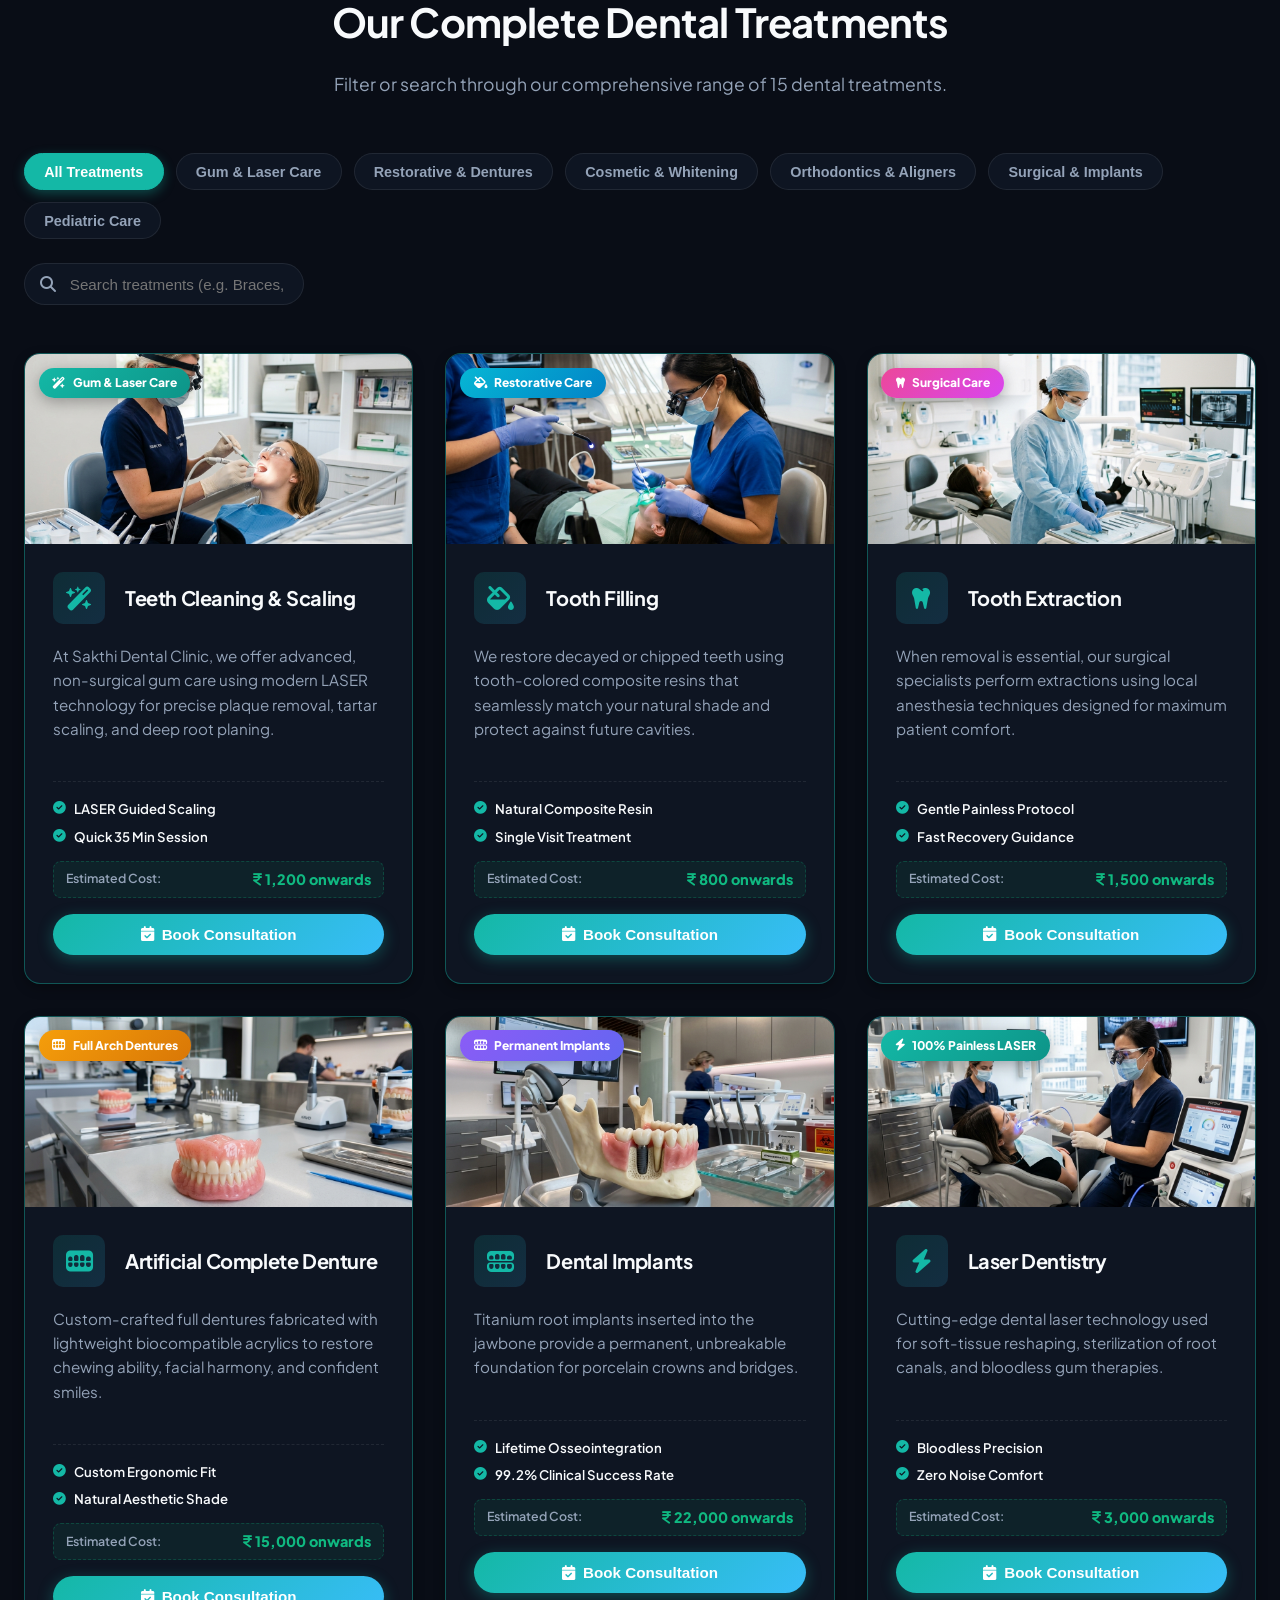
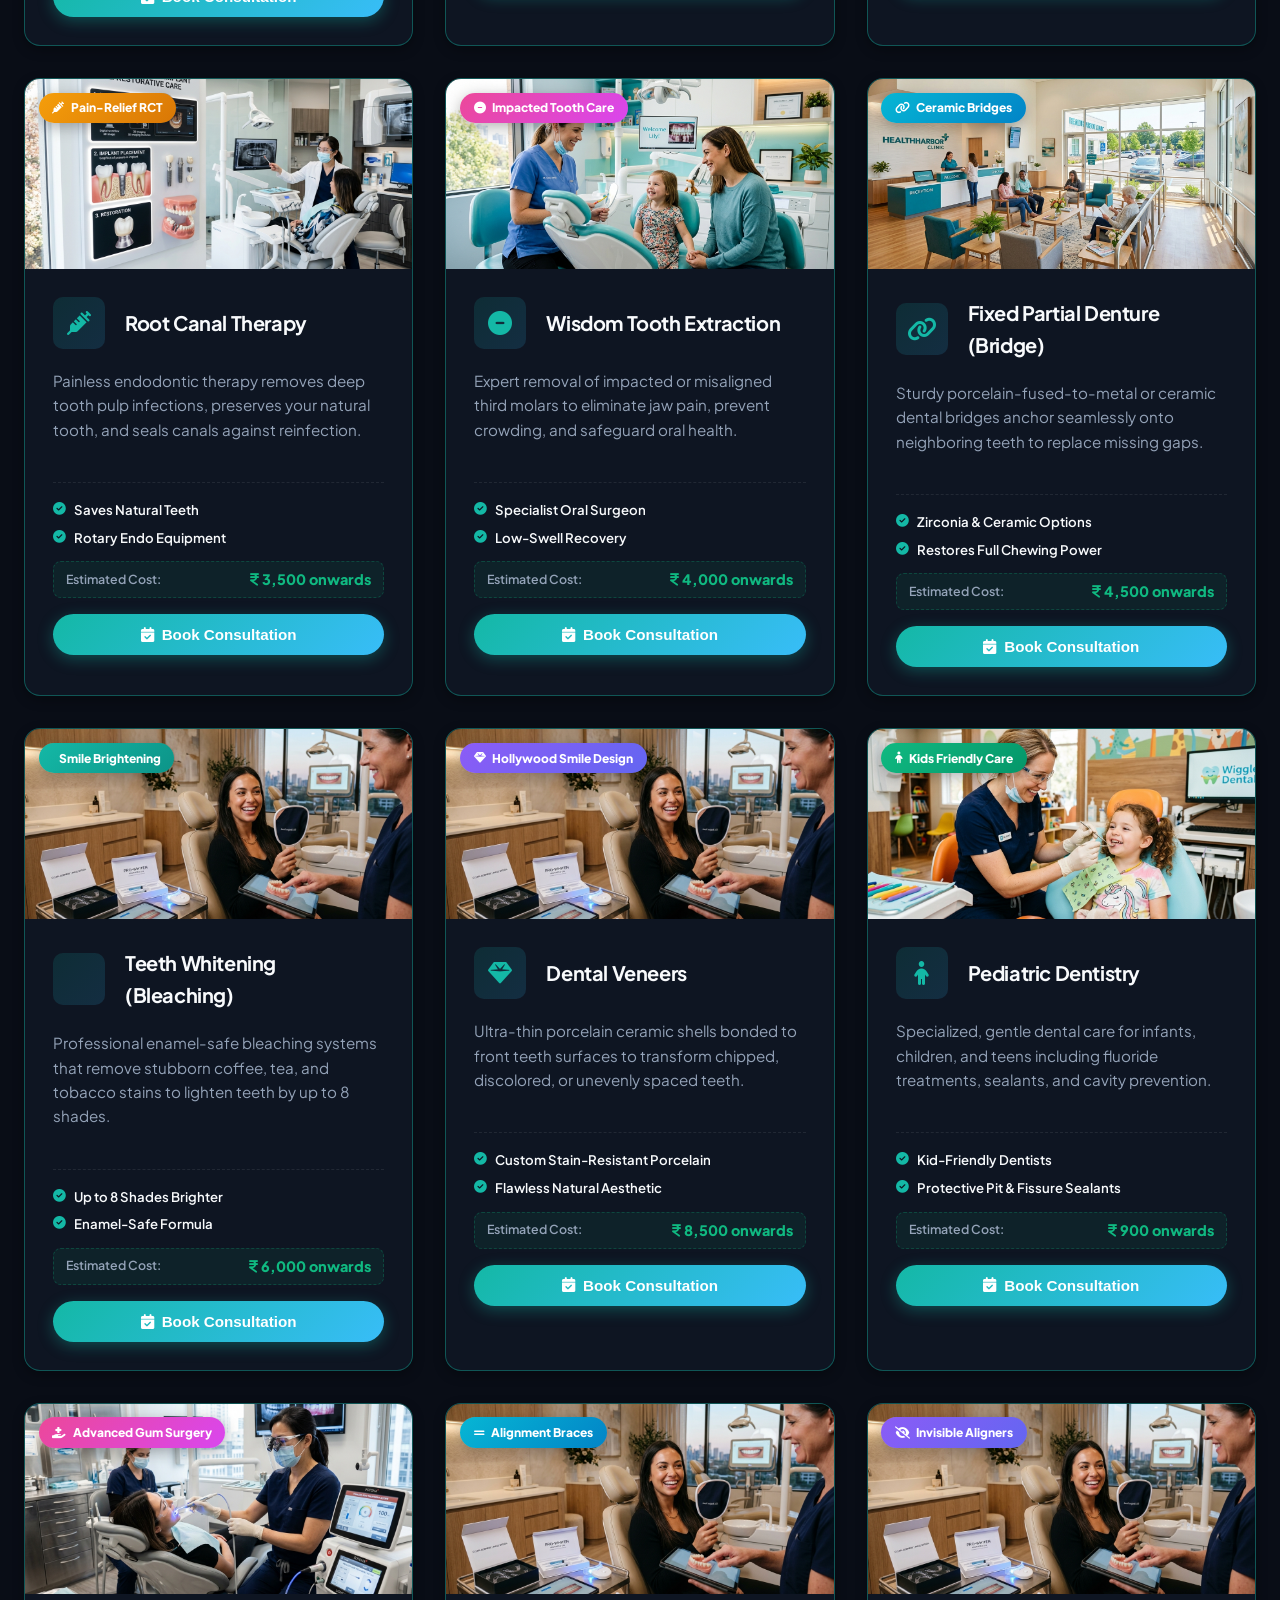
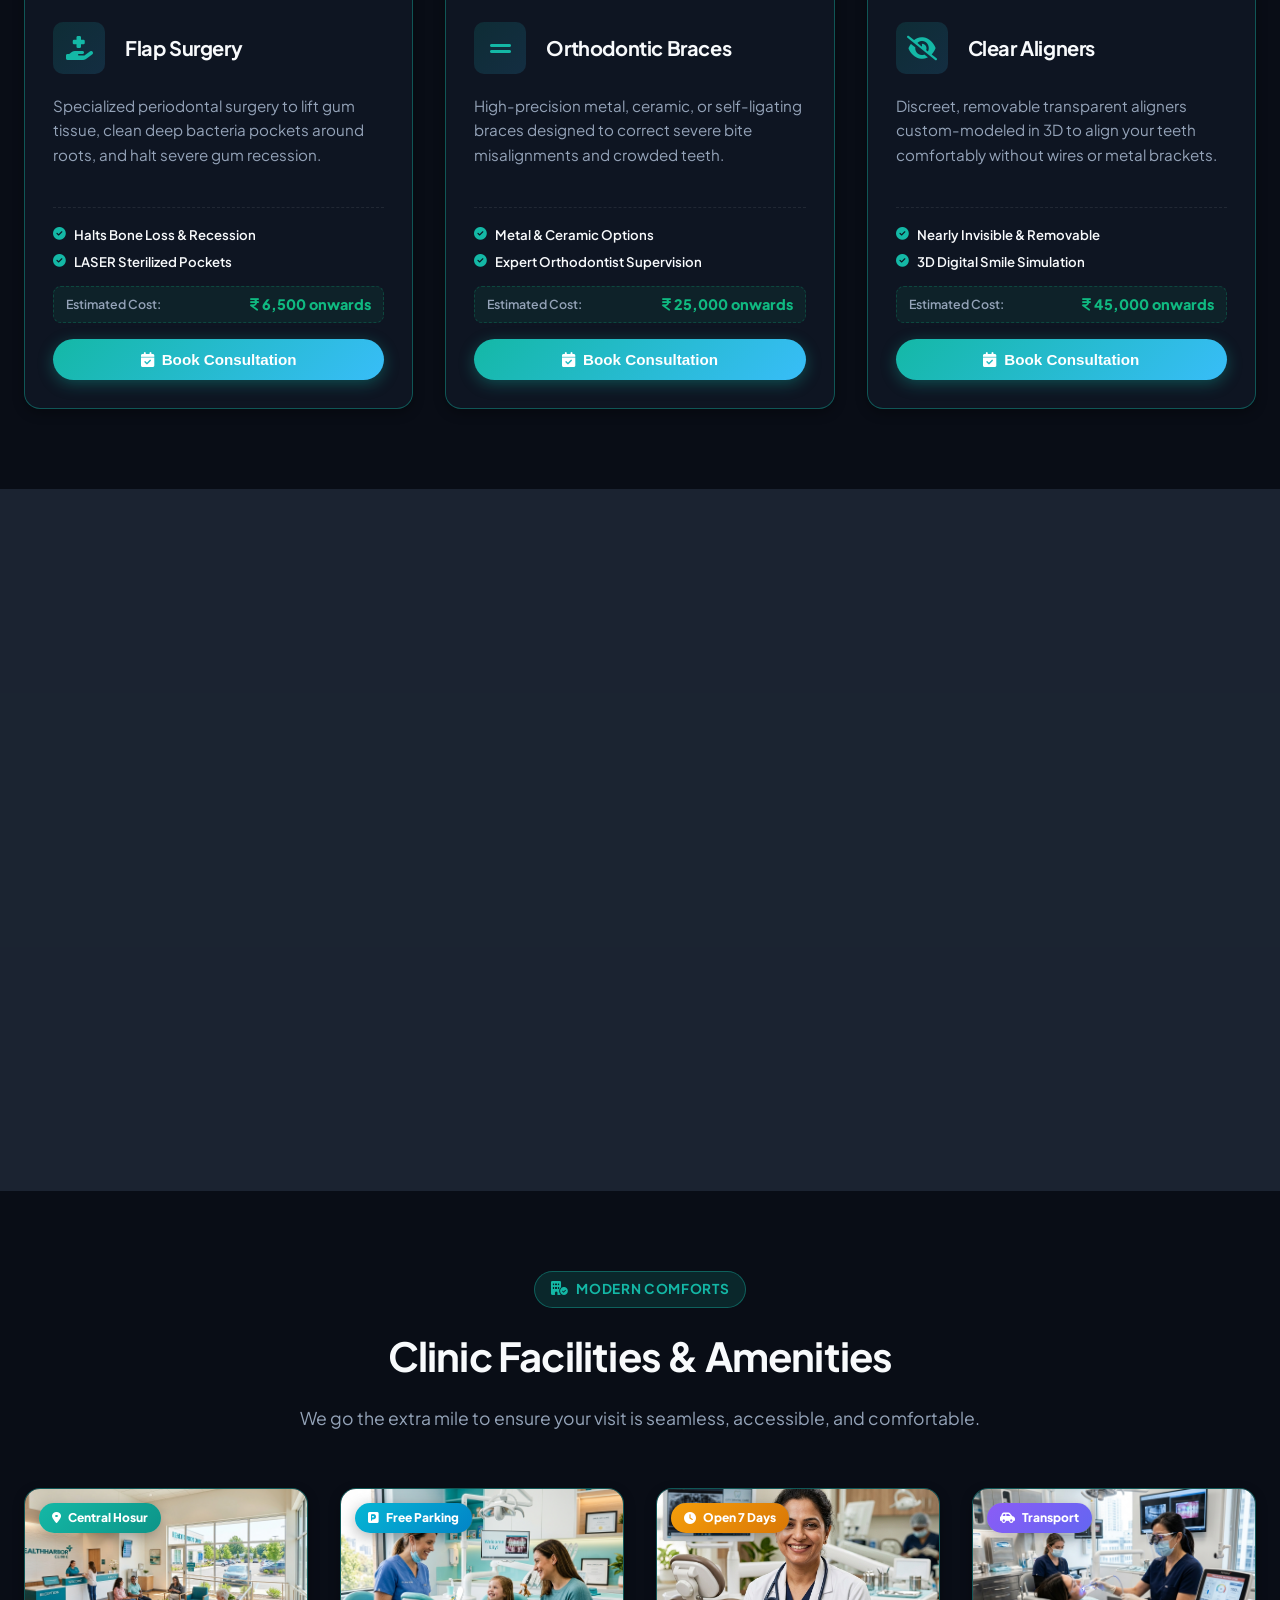
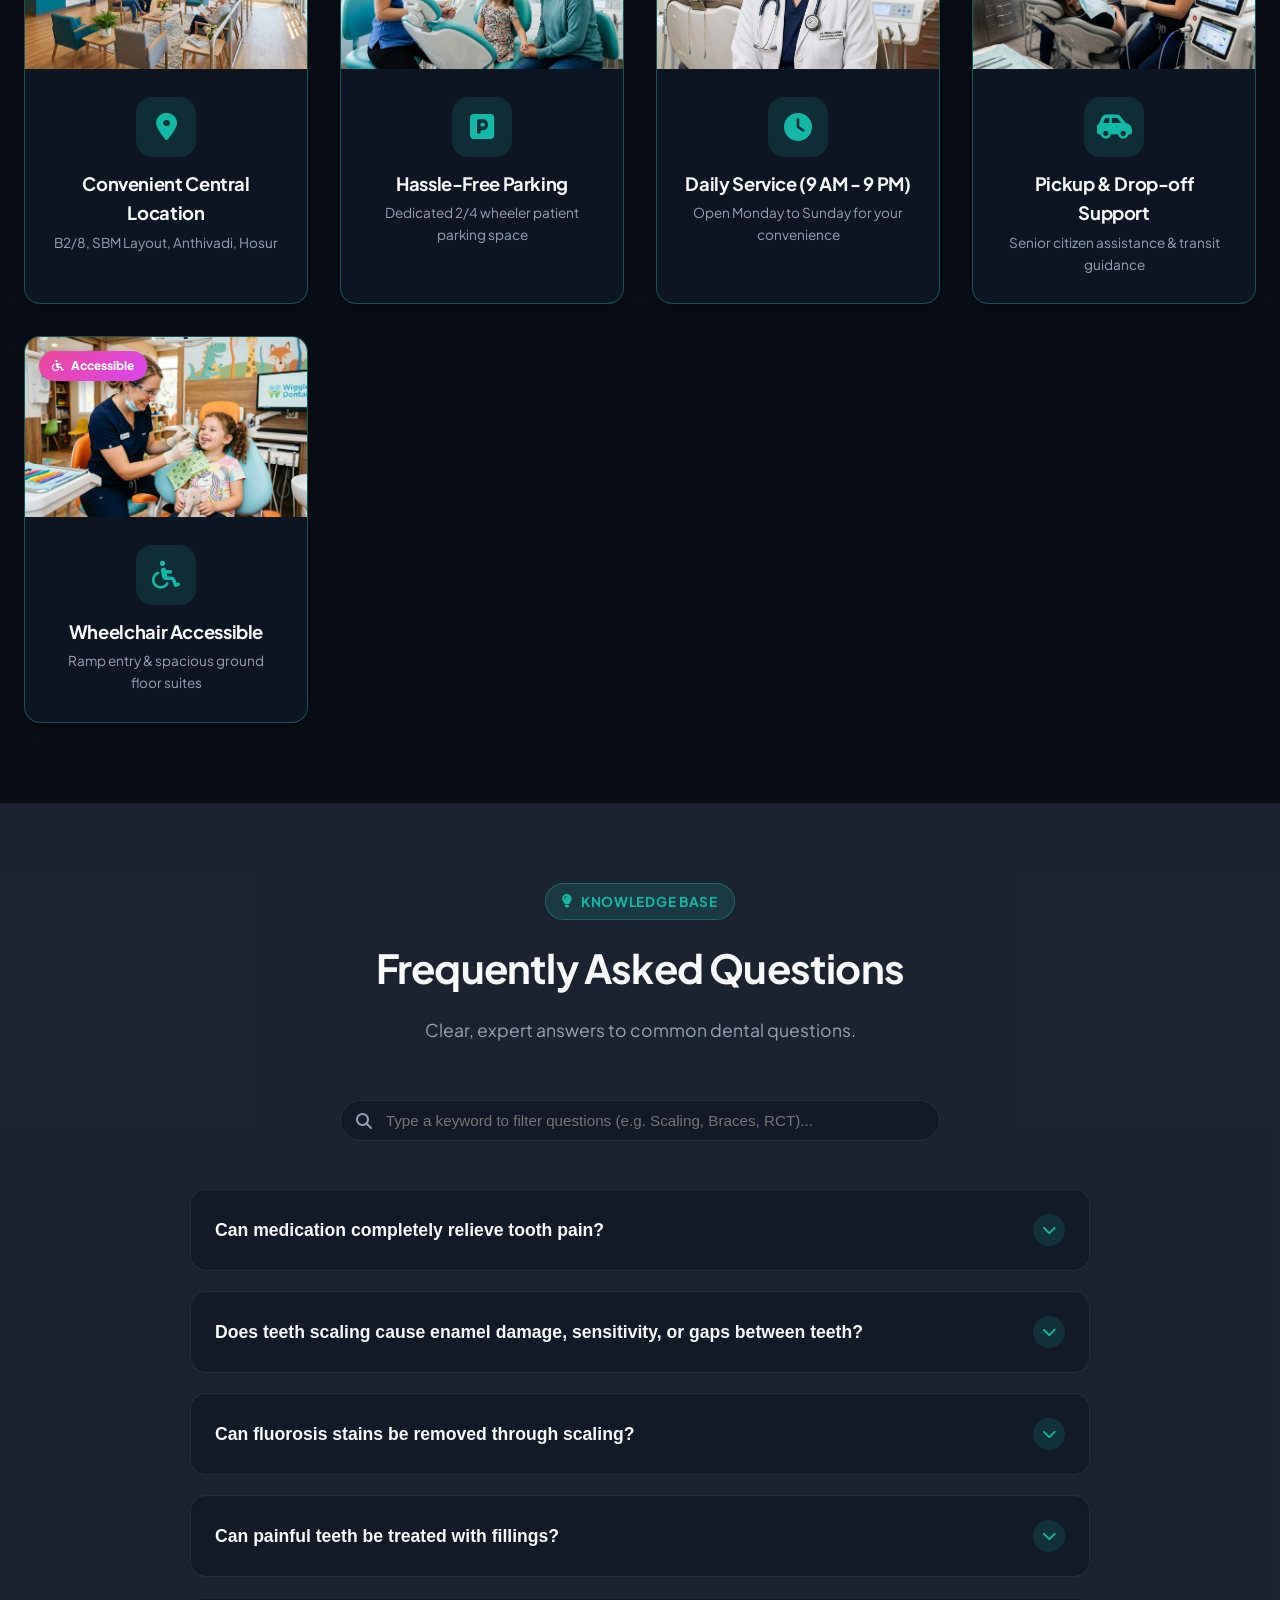
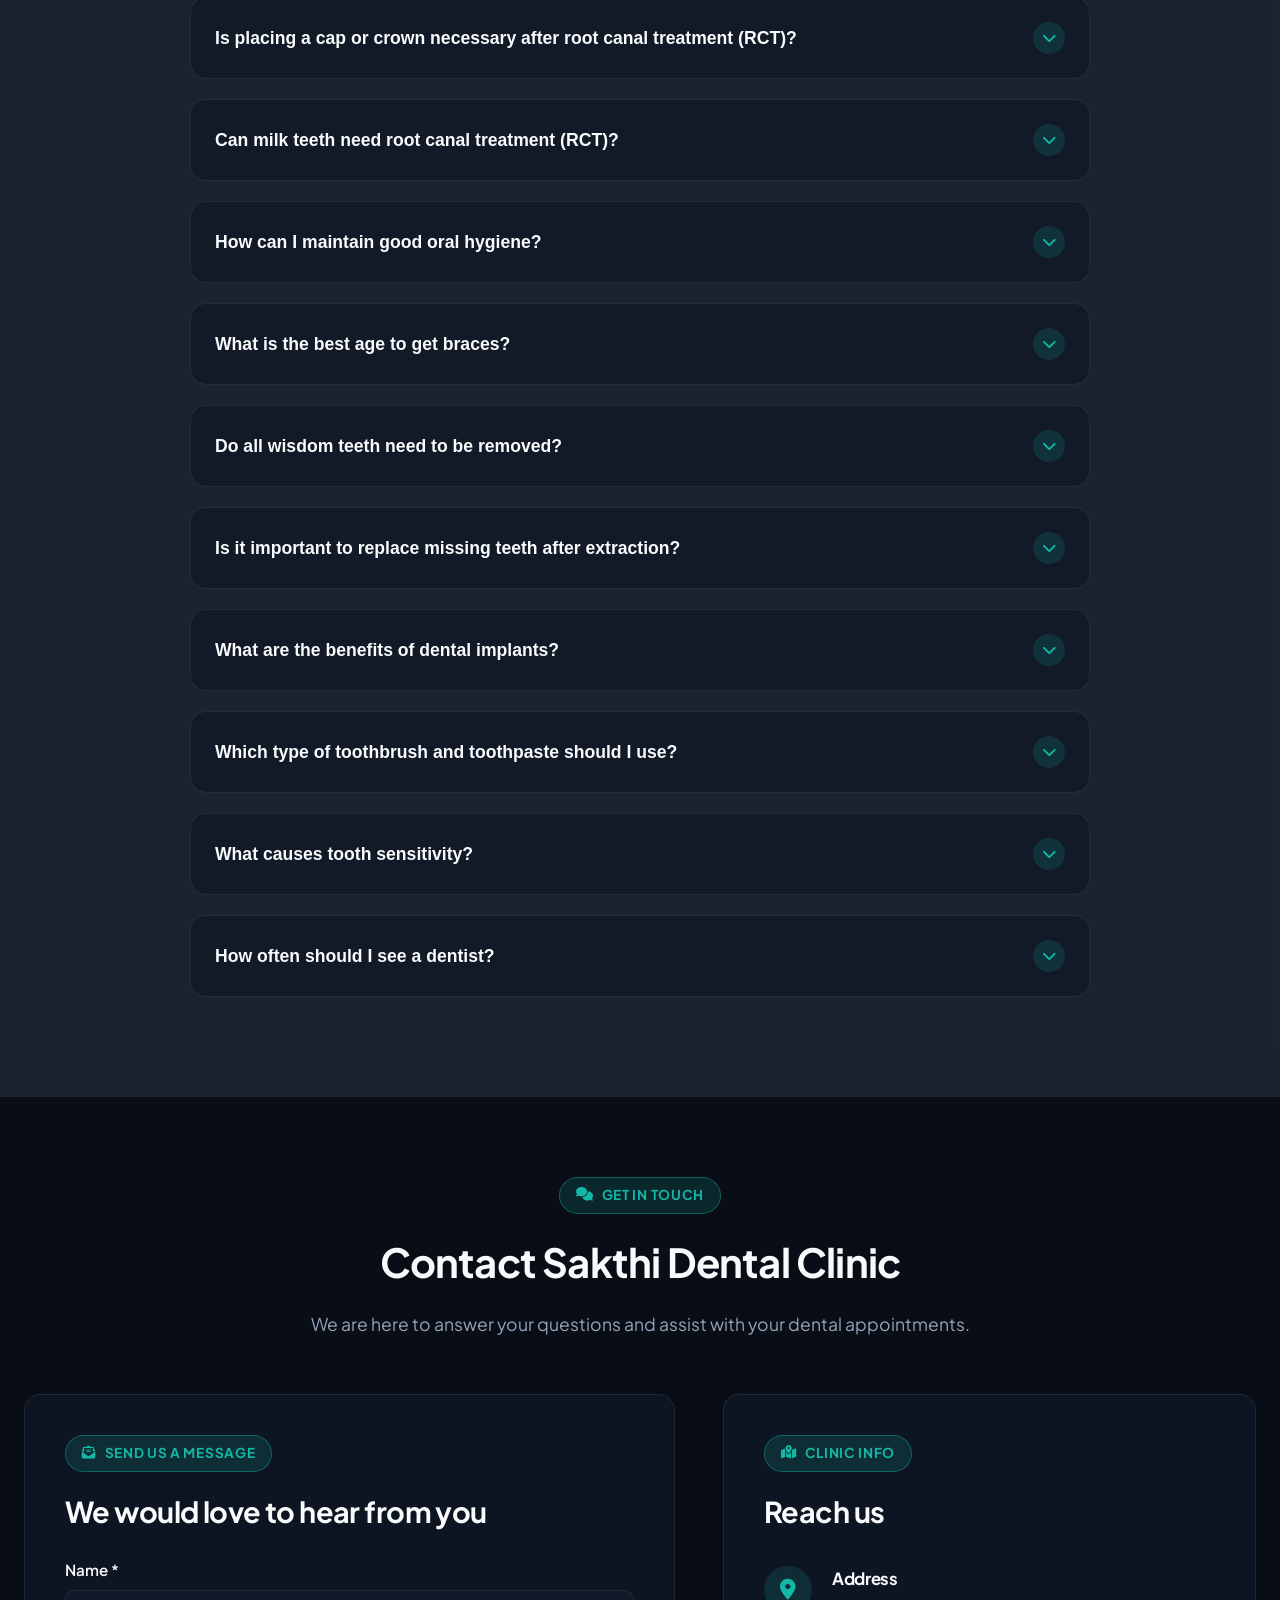
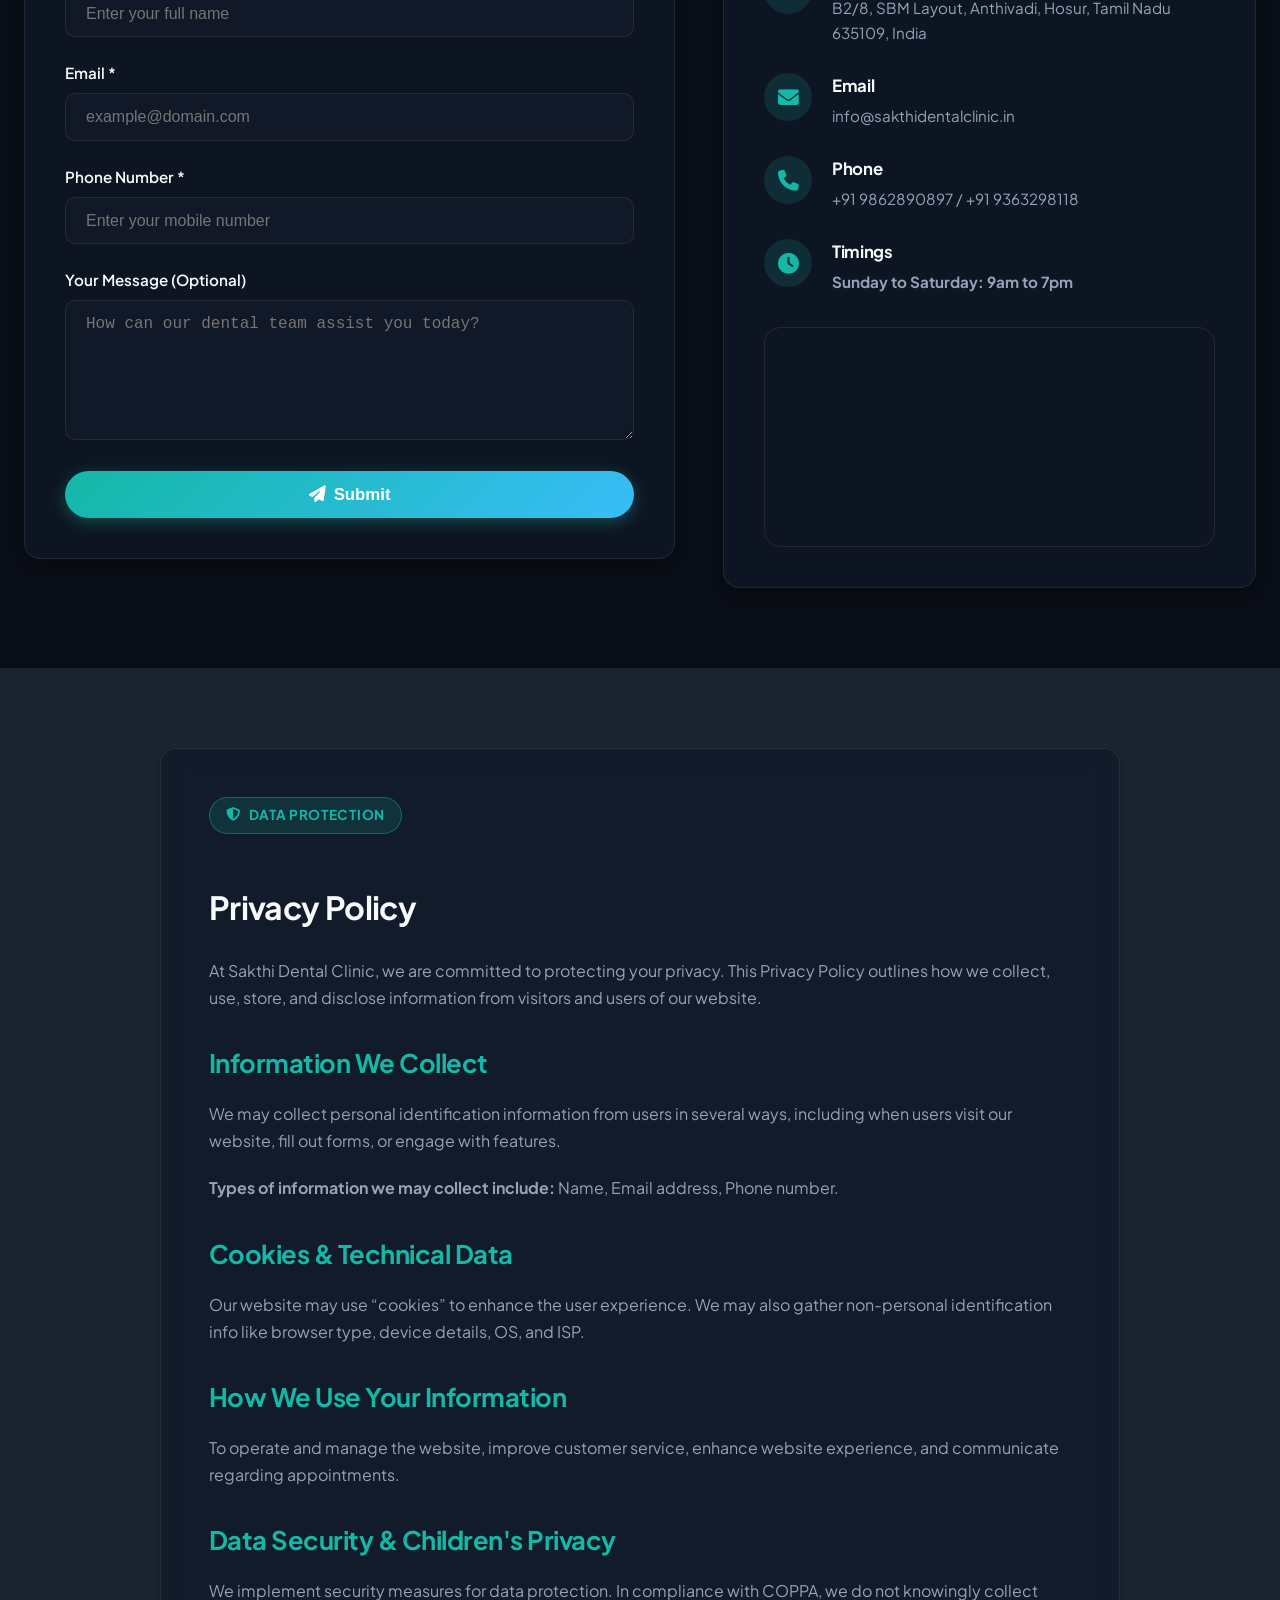
==== commit 92d98f9b: "fix: Hide cramped inline navbar on mobile and add complete, sleek mobile navigation drawer with all " ====
--- a/index.html
+++ b/index.html
@@ -111,16 +111,17 @@
           <div class="logo-icon"><i class="fa-solid fa-tooth"></i></div>
           <div class="logo-text">Sakthi <span>Dental</span></div>
         </div>
-        <button class="close-drawer-btn"><i class="fa-solid fa-xmark"></i></button>
+        <button class="close-drawer-btn" aria-label="Close Drawer"><i class="fa-solid fa-xmark"></i></button>
       </div>
 
       <!-- GUEST MOBILE NAV LIST (Before Login) -->
       <div class="mobile-nav-list mobile-nav-guest" id="mobileNavGuest">
         <a href="#home" class="mobile-nav-link active"><i class="fa-solid fa-house"></i> Home</a>
-        <a href="#about" class="mobile-nav-link"><i class="fa-solid fa-user-doctor"></i> About Us</a>
+        <a href="#about" class="mobile-nav-link"><i class="fa-solid fa-info-circle"></i> About Us</a>
         <a href="#treatments" class="mobile-nav-link"><i class="fa-solid fa-kit-medical"></i> Treatments</a>
+        <a href="#doctors" class="mobile-nav-link"><i class="fa-solid fa-user-doctor"></i> Our Team</a>
         <a href="#faqs" class="mobile-nav-link"><i class="fa-solid fa-circle-question"></i> FAQs</a>
-        <a href="#contact" class="mobile-nav-link"><i class="fa-solid fa-paper-plane"></i> Contact</a>
+        <a href="#contact" class="mobile-nav-link"><i class="fa-solid fa-paper-plane"></i> Contact Us</a>
       </div>
 
       <!-- AUTHENTICATED MOBILE NAV LIST (After Login) -->
@@ -129,35 +130,41 @@
         <a href="#appointment" class="mobile-nav-link trigger-appointment"><i class="fa-solid fa-calendar-plus"></i> Fix an Appointment</a>
         <a href="#doctors" class="mobile-nav-link"><i class="fa-solid fa-user-doctor"></i> Our Team</a>
         <a href="#treatments" class="mobile-nav-link"><i class="fa-solid fa-kit-medical"></i> Treatments</a>
+        <a href="#about" class="mobile-nav-link"><i class="fa-solid fa-info-circle"></i> About Clinic</a>
+        <a href="#faqs" class="mobile-nav-link"><i class="fa-solid fa-circle-question"></i> FAQs</a>
+        <a href="#contact" class="mobile-nav-link"><i class="fa-solid fa-paper-plane"></i> Contact Us</a>
       </div>
     </div>
 
-    <div style="margin-top: 2rem;" class="mobile-drawer-footer">
+    <div style="margin-top: 1.5rem;" class="mobile-drawer-footer">
       <div class="mobile-drawer-auth" id="mobileDrawerAuth">
         <!-- Guest Login Button (Before Login) -->
         <div class="mobile-guest-auth" id="mobileGuestAuth">
-          <button class="btn btn-primary-auth open-auth-btn" data-auth-mode="signin" style="width: 100%; display: inline-flex; justify-content: center; align-items: center; padding: 0.75rem 1rem; font-weight: 700;">
-            Login
+          <button class="btn btn-primary-auth open-auth-btn" data-auth-mode="signin" style="width: 100%; display: flex; justify-content: center; align-items: center; gap: 8px; padding: 0.75rem 1rem; font-weight: 700;">
+            <i class="fa-solid fa-right-to-bracket"></i> Login / Sign Up
           </button>
         </div>
 
         <!-- Authenticated Mobile User Card & Actions (After Login) -->
         <div class="mobile-user-auth" id="mobileUserAuth" style="display: none;">
-          <div class="mobile-user-card" style="display: flex; align-items: center; gap: 12px; padding: 10px 14px; background: var(--bg-card); border-radius: 12px; margin-bottom: 10px; border: 1px solid var(--border-color);">
+          <div class="mobile-user-card open-profile-modal-btn">
             <div class="user-avatar-circle" id="mobileUserAvatar">JD</div>
-            <div>
-              <div class="user-nav-name" id="mobileUserName" style="font-weight: 700; color: var(--text-color);">Jane Doe</div>
-              <div class="user-nav-role-badge" id="mobileUserRole" style="font-size: 0.75rem; color: var(--primary);">Patient</div>
-            </div>
-          </div>
-          <button class="btn btn-primary trigger-appointment" style="width: 100%; margin-bottom: 0.5rem;">
-            <i class="fa-solid fa-calendar-plus"></i> Fix an Appointment
+            <div style="flex: 1;">
+              <div class="user-nav-name" id="mobileUserName" style="font-weight: 700; color: #ffffff;">Jane Doe</div>
+              <div class="user-nav-role-badge" id="mobileUserRole" style="font-size: 0.75rem; color: var(--primary);">Patient Profile</div>
+            </div>
+            <i class="fa-solid fa-chevron-right" style="color: rgba(255,255,255,0.4); font-size: 0.85rem;"></i>
+          </div>
+          <button class="btn btn-outline-auth logout-btn" style="width: 100%; margin-top: 6px;">
+            <i class="fa-solid fa-right-from-bracket"></i> Logout
           </button>
-          <button class="btn btn-outline-auth logout-btn" style="width: 100%;">
-            <i class="fa-solid fa-right-from-bracket"></i> Sign Out
-          </button>
-        </div>
-      </div>
+        </div>
+      </div>
+
+      <!-- Quick Emergency Call Link inside Mobile Drawer -->
+      <a href="tel:04344222333" class="mobile-drawer-call-btn">
+        <i class="fa-solid fa-phone"></i> Call Emergency: 04344-222333
+      </a>
     </div>
   </div>
 
--- a/style.css
+++ b/style.css
@@ -1638,12 +1638,14 @@
     grid-template-columns: 1fr;
   }
 
-  .nav-menu {
-    display: none;
+  .nav-menu, #guestNavMenu, #userNavMenu {
+    display: none !important;
   }
 
   .hamburger {
-    display: block;
+    display: flex !important;
+    align-items: center;
+    justify-content: center;
   }
 }
 
@@ -3038,3 +3040,262 @@
     font-size: 0.8rem;
   }
 }
+
+/* ==========================================================================
+   COMPREHENSIVE MOBILE & SMALL SCREEN RESPONSIVE STYLES
+   ========================================================================== */
+
+/* Tablet & Mobile Screens (<= 992px) */
+@media (max-width: 992px) {
+  .hero-grid, .about-hero, .contact-grid {
+    grid-template-columns: 1fr;
+    gap: 2.5rem;
+  }
+
+  .hero-content h1 {
+    font-size: 2.8rem;
+    line-height: 1.2;
+  }
+
+  .doctors-grid, .features-grid, .facilities-grid {
+    grid-template-columns: repeat(2, 1fr);
+    gap: 1.5rem;
+  }
+
+  .footer-grid {
+    grid-template-columns: 1fr 1fr;
+    gap: 2rem;
+  }
+}
+
+/* Mobile Screens (<= 768px) */
+@media (max-width: 768px) {
+  .container {
+    padding: 0 1.25rem;
+  }
+
+  .section {
+    padding: 3.5rem 0;
+  }
+
+  .section-title {
+    font-size: 1.95rem;
+    line-height: 1.25;
+  }
+
+  .section-subtitle {
+    font-size: 0.95rem;
+  }
+
+  .hero-content h1 {
+    font-size: 2.35rem;
+  }
+
+  .hero-cta-group {
+    flex-direction: column;
+    width: 100%;
+    gap: 12px;
+  }
+
+  .hero-cta-group .btn {
+    width: 100%;
+    justify-content: center;
+  }
+
+  .hero-stats {
+    display: grid;
+    grid-template-columns: repeat(3, 1fr);
+    gap: 10px;
+    width: 100%;
+    margin-top: 2rem;
+  }
+
+  .stat-item {
+    text-align: center;
+  }
+
+  .counter-number {
+    font-size: 1.75rem !important;
+  }
+
+  .stat-label {
+    font-size: 0.75rem !important;
+  }
+
+  .doctors-grid, .features-grid, .facilities-grid, .treatments-grid {
+    grid-template-columns: 1fr;
+    gap: 1.25rem;
+  }
+
+  .category-tabs {
+    display: flex;
+    overflow-x: auto;
+    white-space: nowrap;
+    flex-wrap: nowrap;
+    padding-bottom: 8px;
+    -webkit-overflow-scrolling: touch;
+    width: 100%;
+    margin-bottom: 1rem;
+  }
+
+  .category-tabs .tab-btn {
+    flex-shrink: 0;
+    padding: 0.5rem 1rem;
+    font-size: 0.85rem;
+  }
+
+  .search-box {
+    width: 100%;
+  }
+
+  .auth-modal-card {
+    width: 94%;
+    margin: 1rem auto;
+    max-height: 92vh;
+    overflow-y: auto;
+    border-radius: 20px;
+  }
+
+  .auth-card-body, .auth-card-body.reverse-layout {
+    flex-direction: column;
+    min-height: auto;
+  }
+
+  .auth-form-side {
+    width: 100%;
+    padding: 1.75rem 1.25rem;
+  }
+
+  .auth-visual-side {
+    width: 100%;
+    min-height: 180px;
+    height: 180px;
+    padding: 1.25rem;
+  }
+
+  .profile-modal-card {
+    width: 94%;
+    padding: 1.5rem 1.25rem;
+    max-height: 90vh;
+    overflow-y: auto;
+  }
+
+  .profile-tabs {
+    display: flex;
+    overflow-x: auto;
+    white-space: nowrap;
+    gap: 6px;
+    padding-bottom: 6px;
+  }
+
+  .profile-tab-btn {
+    flex-shrink: 0;
+    font-size: 0.8rem;
+    padding: 0.45rem 0.8rem;
+  }
+}
+
+/* Small Smartphone Screens (<= 480px) */
+@media (max-width: 480px) {
+  .logo-text {
+    font-size: 1.15rem;
+  }
+
+  .logo-icon {
+    width: 32px;
+    height: 32px;
+    font-size: 1rem;
+  }
+
+  .nav-actions {
+    gap: 6px;
+  }
+
+  .btn-header-logout {
+    padding: 0.35rem 0.6rem;
+    font-size: 0.775rem;
+  }
+
+  .user-profile-badge {
+    padding: 4px 8px;
+    font-size: 0.75rem;
+  }
+
+  .hero-content h1 {
+    font-size: 1.9rem;
+  }
+
+  .hero-stats {
+    grid-template-columns: 1fr;
+    gap: 12px;
+    background: rgba(255, 255, 255, 0.04);
+    padding: 1rem;
+    border-radius: 16px;
+    border: 1px solid rgba(255, 255, 255, 0.08);
+  }
+
+  .counter-number {
+    font-size: 1.6rem !important;
+  }
+
+  .footer-grid {
+    grid-template-columns: 1fr;
+    gap: 1.75rem;
+  }
+
+  .auth-mode-btn {
+    padding: 0.5rem 0.65rem;
+    font-size: 0.85rem;
+  }
+
+  .form-control {
+    font-size: 0.875rem;
+    height: 44px;
+  }
+
+  .auth-submit-btn {
+    height: 46px;
+    font-size: 0.95rem;
+  }
+}
+
+/* Mobile Drawer & Call Button Styling */
+.mobile-user-card {
+  display: flex;
+  align-items: center;
+  gap: 12px;
+  padding: 10px 14px;
+  background: rgba(255, 255, 255, 0.06);
+  border-radius: 14px;
+  border: 1px solid rgba(255, 255, 255, 0.12);
+  cursor: pointer;
+  transition: all 0.25s ease;
+}
+
+.mobile-user-card:hover {
+  background: rgba(255, 255, 255, 0.1);
+  border-color: var(--primary);
+}
+
+.mobile-drawer-call-btn {
+  display: flex;
+  align-items: center;
+  justify-content: center;
+  gap: 8px;
+  margin-top: 12px;
+  padding: 0.7rem 1rem;
+  background: rgba(16, 185, 129, 0.12);
+  border: 1px solid rgba(16, 185, 129, 0.35);
+  border-radius: 12px;
+  color: #10b981;
+  font-size: 0.85rem;
+  font-weight: 700;
+  text-decoration: none;
+  transition: all 0.25s ease;
+}
+
+.mobile-drawer-call-btn:hover {
+  background: #10b981;
+  color: #ffffff;
+  box-shadow: 0 4px 14px rgba(16, 185, 129, 0.35);
+}
